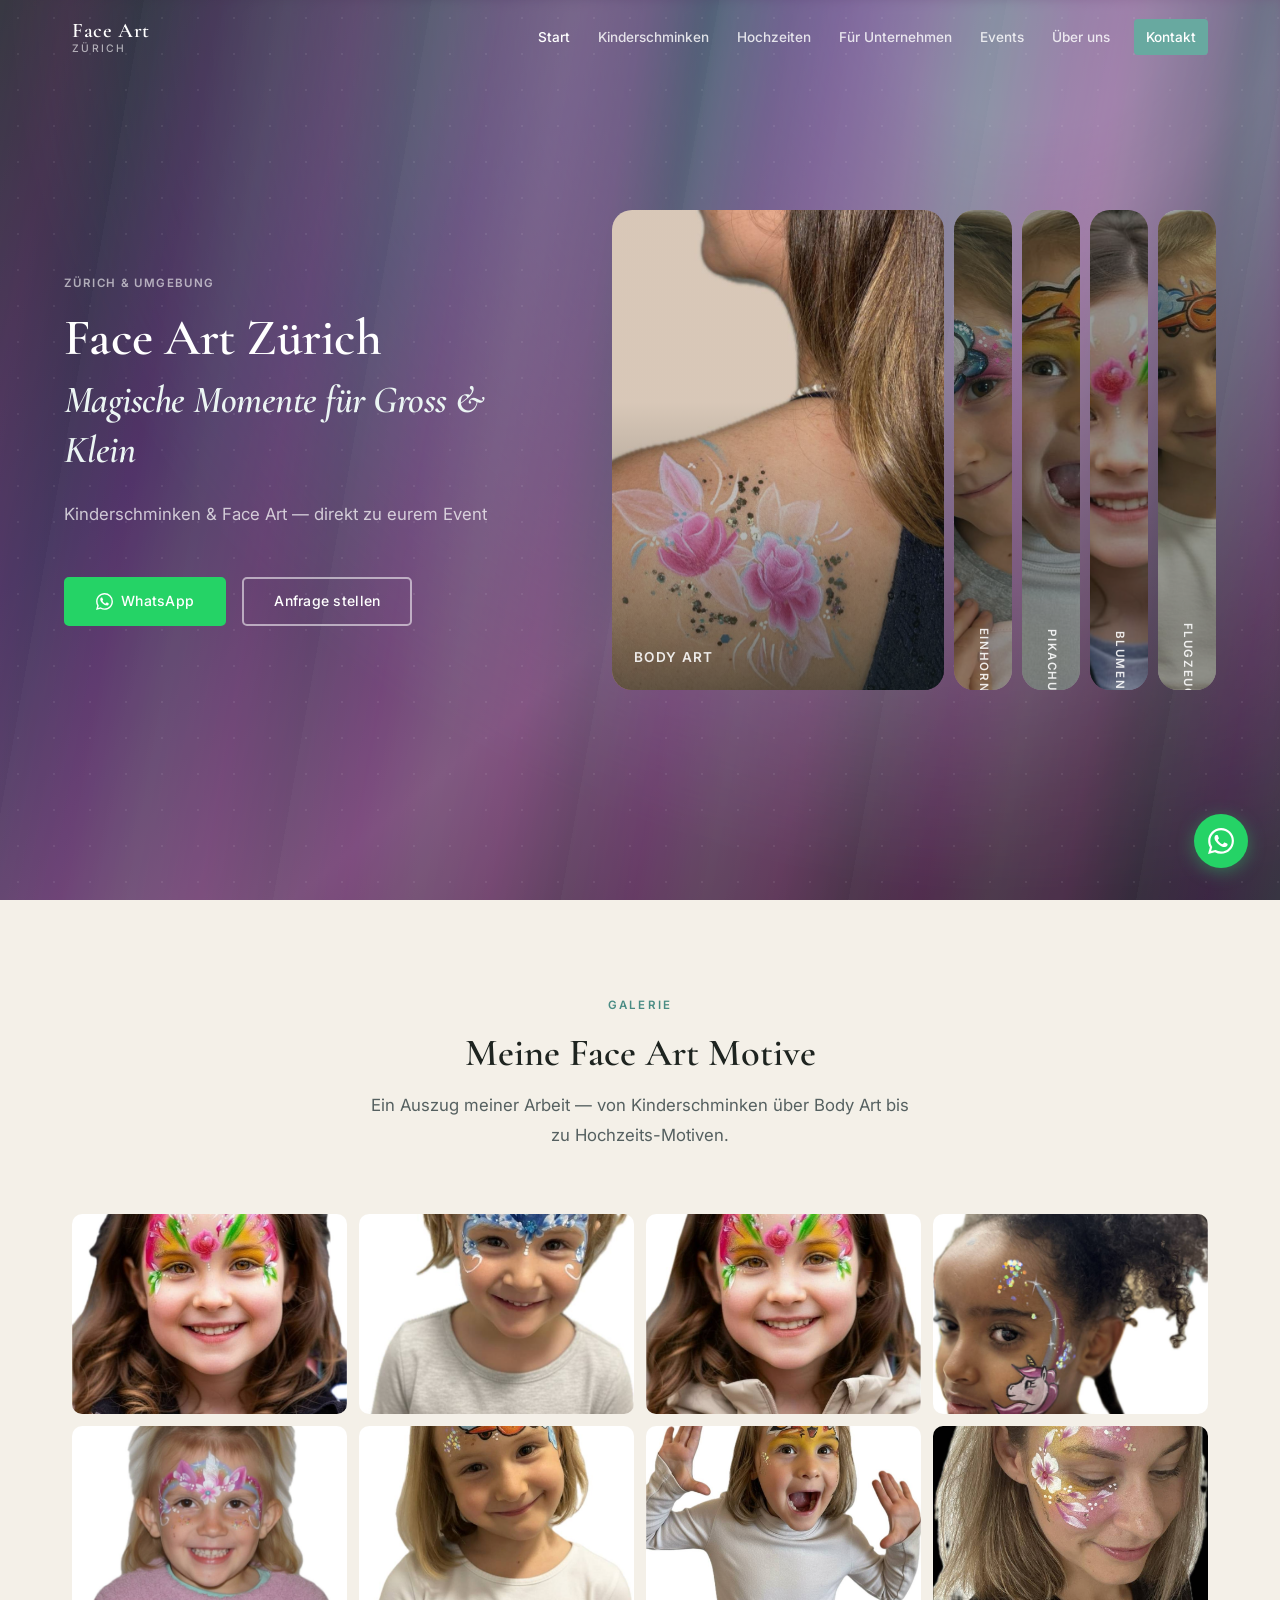
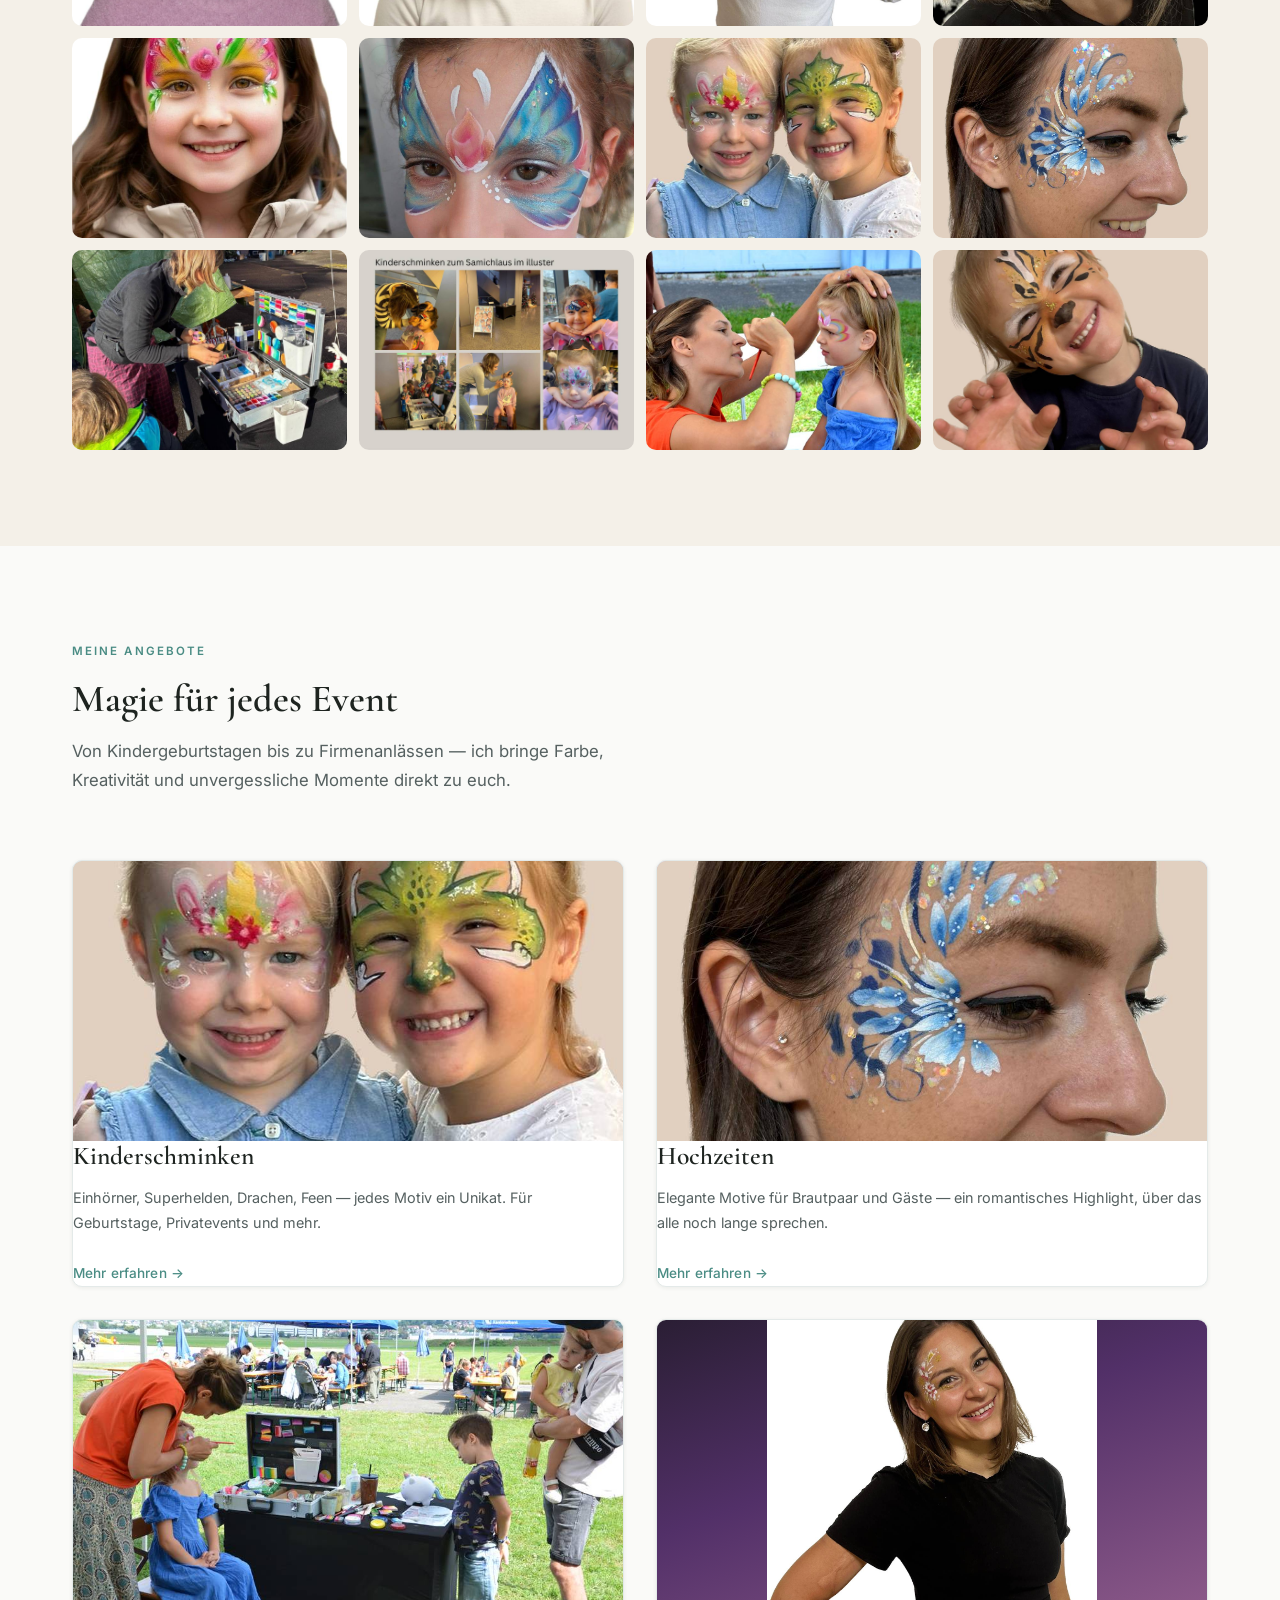
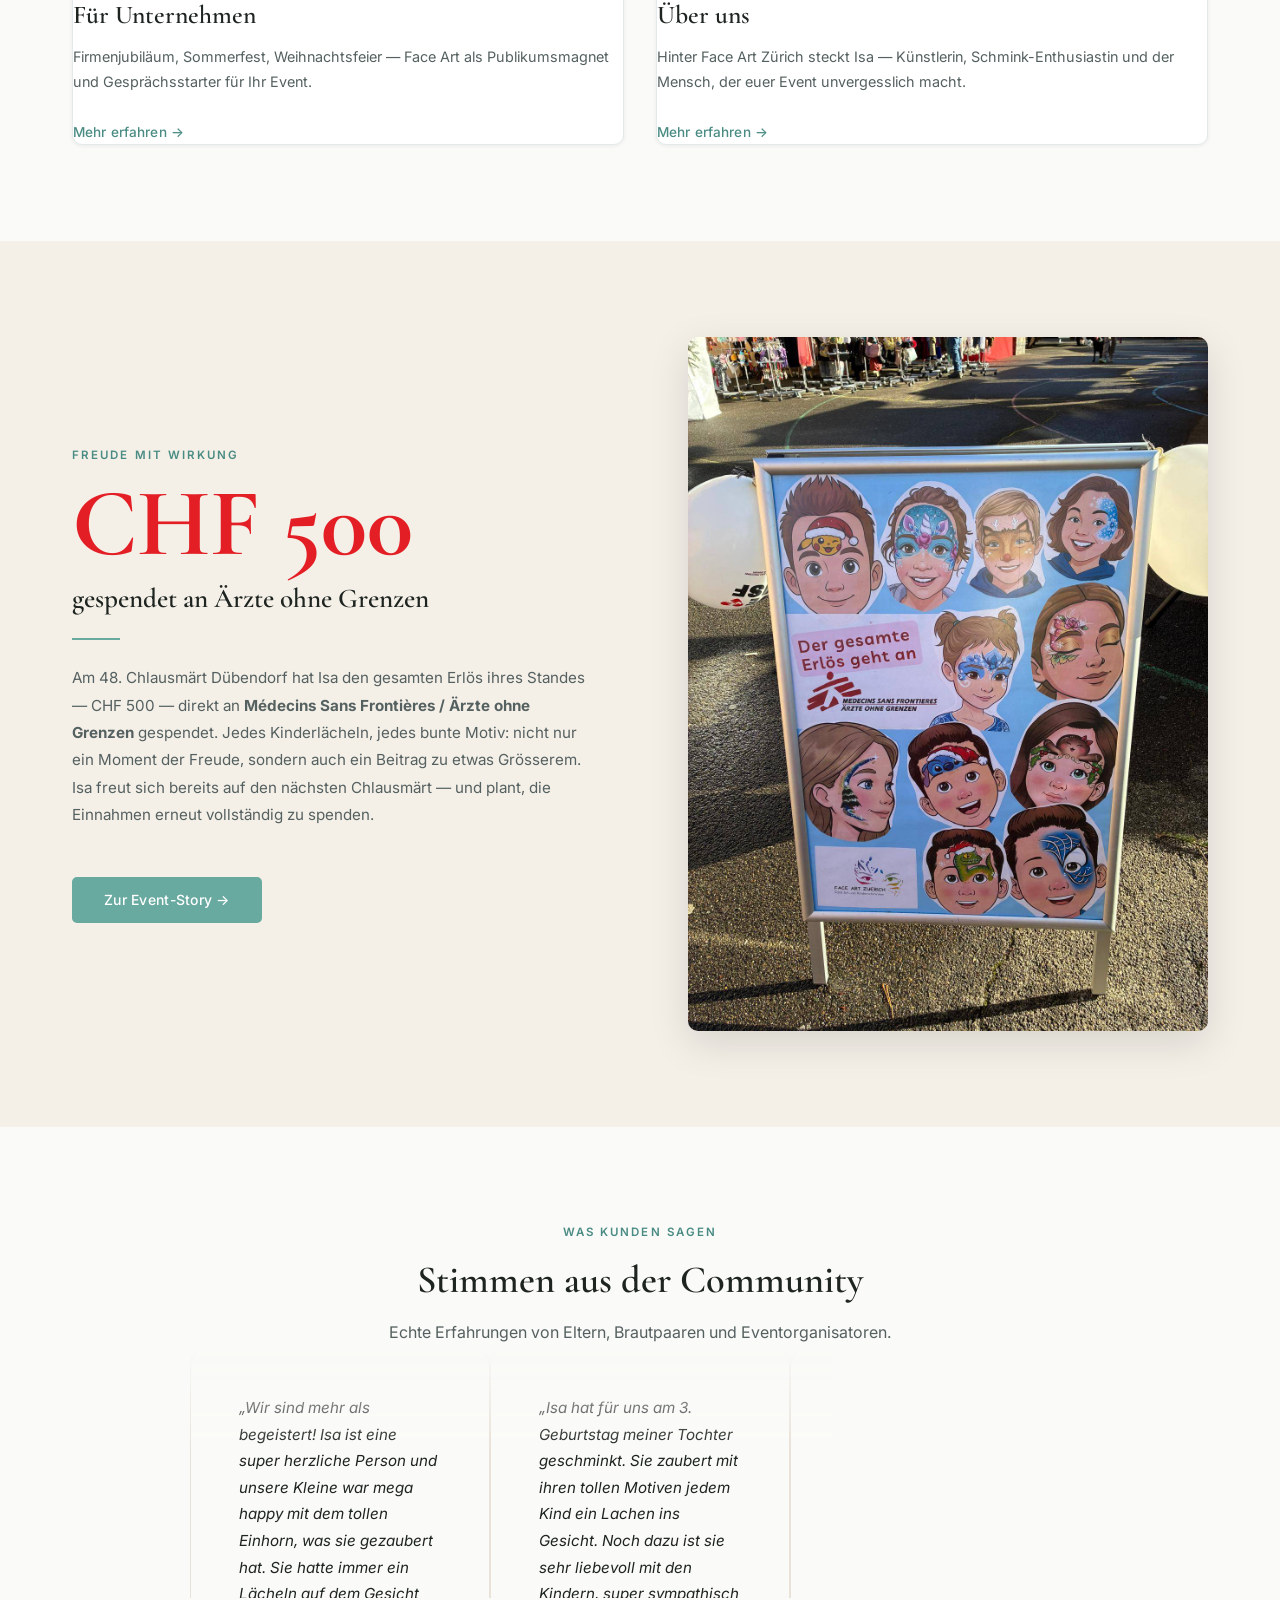
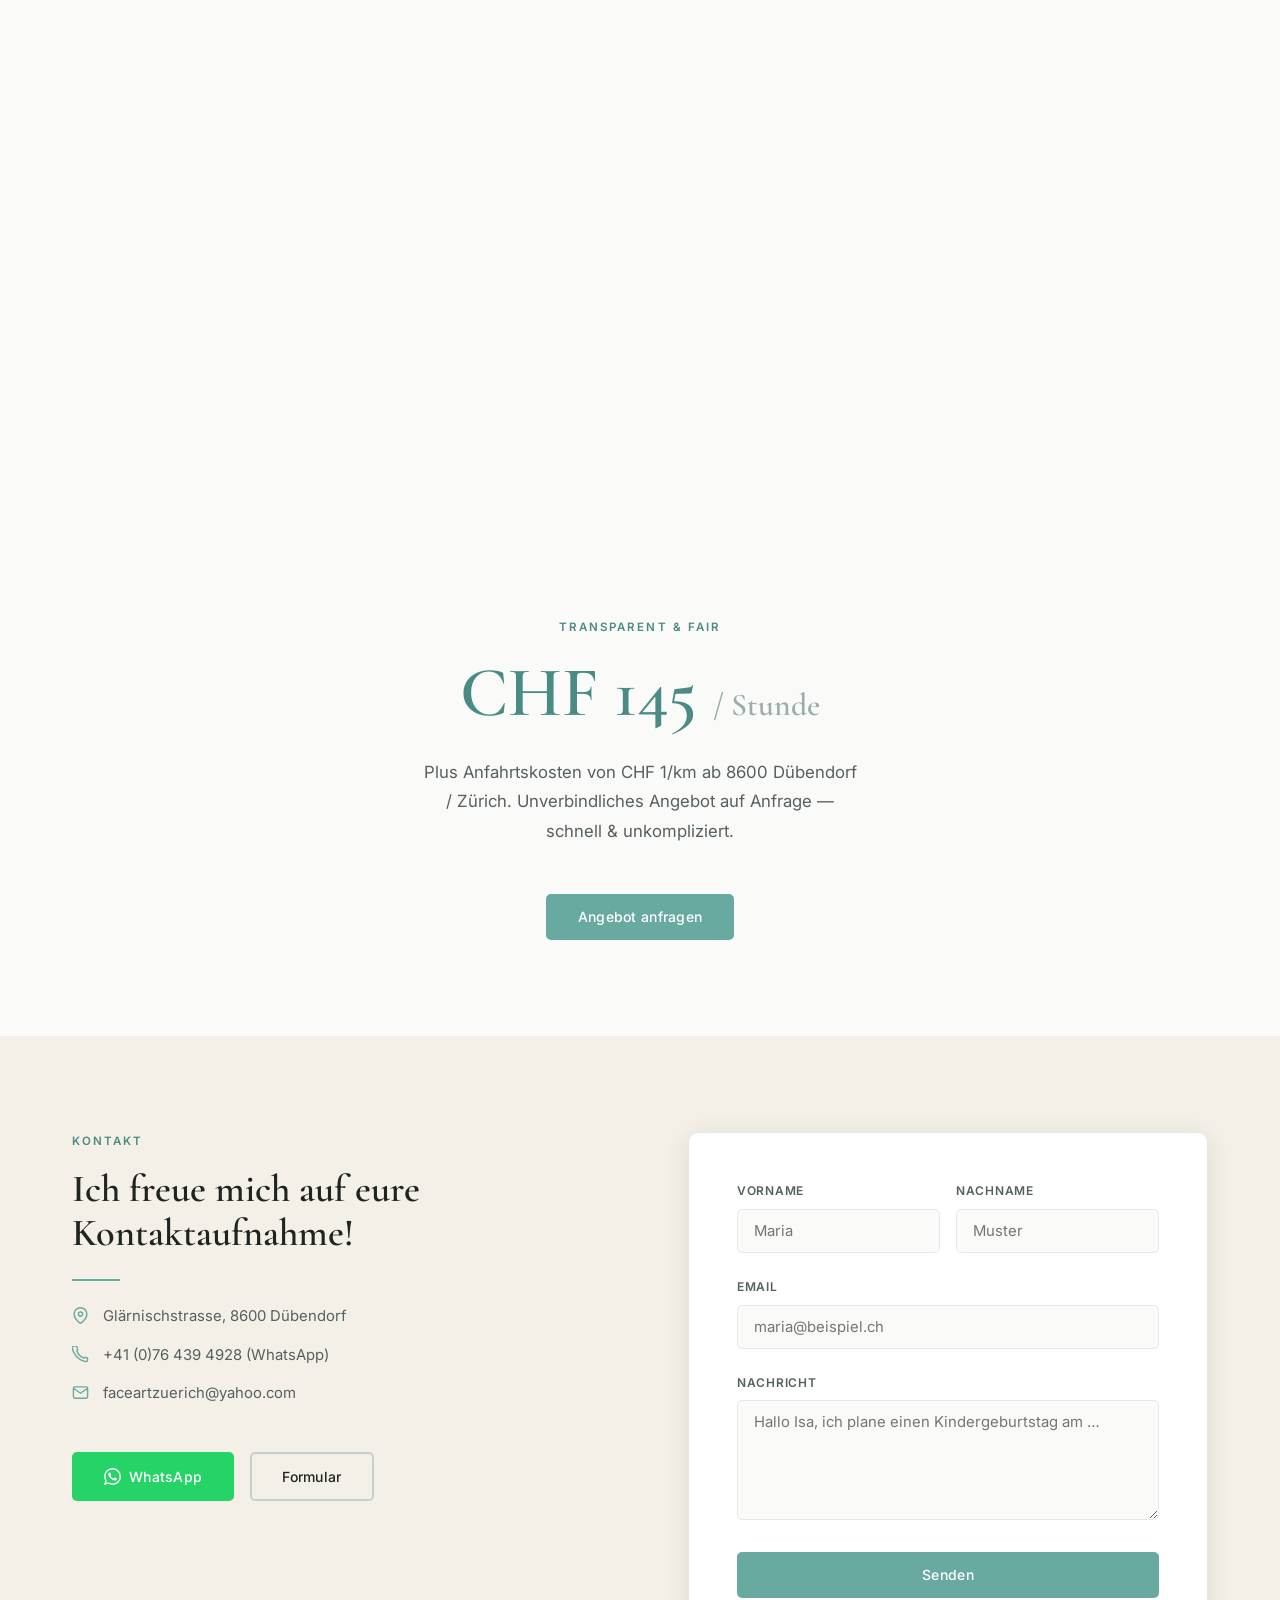
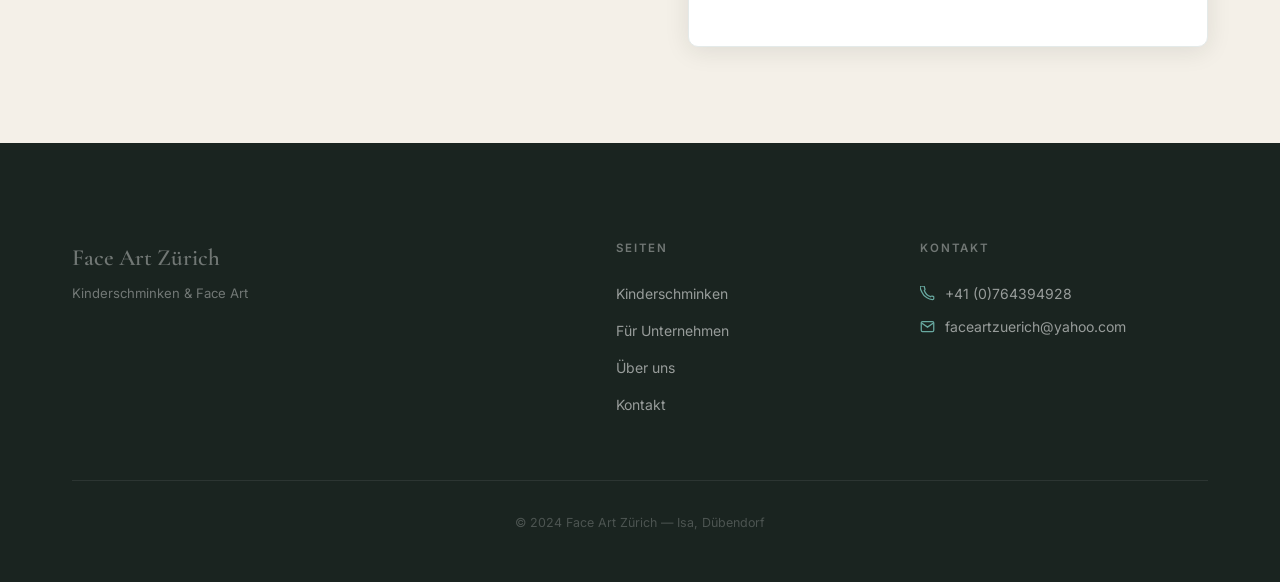
==== face-art-zuerich/index.html @ f01a791c "Gallery: dense Instagram-style grid" ====
<!DOCTYPE html>
<html lang="de">
<head>
  <meta charset="UTF-8" />
  <meta name="viewport" content="width=device-width, initial-scale=1.0" />
  <title>Face Art Zürich — Kinderschminken & Face Art</title>
  <meta name="description" content="Professionelles Kinderschminken & Face Art in Zürich. Isa kommt direkt zu Ihrem Event — Geburtstage, Firmenfeiern und mehr. CHF 145/h.">
  <link rel="preconnect" href="https://fonts.googleapis.com">
  <link rel="preconnect" href="https://fonts.gstatic.com" crossorigin>
  <link rel="stylesheet" href="src/css/main.css" />
</head>
<body class="page--home">

  <!-- Navigation -->
  <header class="nav nav--transparent" id="nav">
    <div class="nav__container">
      <a href="index.html" class="nav__logo">
        <span class="nav__logo-text">
          <span class="nav__logo-main">Face Art</span>
          <span class="nav__logo-sub">Zürich</span>
        </span>
        <img class="nav__logo-img" src="src/images/isa.jpg" alt="Face Art Zürich Logo">
      </a>
      <nav class="nav__menu" id="navMenu" aria-label="Hauptnavigation">
        <a href="index.html" class="nav__link nav__link--active">Start</a>
        <a href="kinderschminken.html" class="nav__link">Kinderschminken</a>
        <a href="hochzeiten.html" class="nav__link">Hochzeiten</a>
        <a href="unternehmen.html" class="nav__link">Für Unternehmen</a>
        <a href="events.html" class="nav__link">Events</a>
        <a href="about.html" class="nav__link">Über uns</a>
        <a href="kontakt.html" class="nav__link nav__link--cta">Kontakt</a>
      </nav>
      <button class="nav__toggle" id="navToggle" aria-label="Menü öffnen" aria-expanded="false">
        <span></span><span></span><span></span>
      </button>
    </div>
  </header>

  <main>

    <!-- ========== ACCORDION HERO ========== -->
    <section class="acc-hero" id="accHero">
      <div class="hero__bg"></div>
      <div class="acc-hero__inner">

        <!-- Text block -->
        <div class="acc-hero__text">
          <p class="section__label">Zürich &amp; Umgebung</p>
          <h1 class="acc-hero__title">
            Face Art Zürich<br><em>Magische Momente für Gross &amp; Klein</em>
          </h1>
          <p class="acc-hero__subtitle">Kinderschminken &amp; Face Art — direkt zu eurem Event</p>
          <div class="acc-hero__cta">
            <a href="https://wa.me/41764394928?text=Hallo%20Isa%2C%20ich%20m%C3%B6chte%20eine%20Anfrage%20stellen."
               class="btn btn--whatsapp" target="_blank" rel="noopener noreferrer">
              <svg class="btn__icon" viewBox="0 0 24 24" fill="currentColor" aria-hidden="true">
                <path d="M17.472 14.382c-.297-.149-1.758-.867-2.03-.967-.273-.099-.471-.148-.67.15-.197.297-.767.966-.94 1.164-.173.199-.347.223-.644.075-.297-.15-1.255-.463-2.39-1.475-.883-.788-1.48-1.761-1.653-2.059-.173-.297-.018-.458.13-.606.134-.133.298-.347.446-.52.149-.174.198-.298.298-.497.099-.198.05-.371-.025-.52-.075-.149-.669-1.612-.916-2.207-.242-.579-.487-.5-.669-.51-.173-.008-.371-.01-.57-.01-.198 0-.52.074-.792.372-.272.297-1.04 1.016-1.04 2.479 0 1.462 1.065 2.875 1.213 3.074.149.198 2.096 3.2 5.077 4.487.709.306 1.262.489 1.694.625.712.227 1.36.195 1.871.118.571-.085 1.758-.719 2.006-1.413.248-.694.248-1.289.173-1.413-.074-.124-.272-.198-.57-.347m-5.421 7.403h-.004a9.87 9.87 0 01-5.031-1.378l-.361-.214-3.741.982.998-3.648-.235-.374a9.86 9.86 0 01-1.51-5.26c.001-5.45 4.436-9.884 9.888-9.884 2.64 0 5.122 1.03 6.988 2.898a9.825 9.825 0 012.893 6.994c-.003 5.45-4.437 9.884-9.885 9.884m8.413-18.297A11.815 11.815 0 0012.05 0C5.495 0 .16 5.335.157 11.892c0 2.096.547 4.142 1.588 5.945L.057 24l6.305-1.654a11.882 11.882 0 005.683 1.448h.005c6.554 0 11.89-5.335 11.893-11.893a11.821 11.821 0 00-3.48-8.413z"/>
              </svg>
              WhatsApp
            </a>
            <a href="kontakt.html" class="btn btn--outline-white">Anfrage stellen</a>
          </div>
        </div>

        <!-- Image Accordion -->
        <div class="acc-hero__accordion" id="accHeroAccordion" aria-label="Galerie — Face Art Motive">

          <div class="acc-panel acc-panel--active" data-index="0">
            <img src="src/images/gallery/Start/IMG_6449_edited_edited_edited_edited_edited_edited.jpg" alt="Rosen Body Art" draggable="false">
            <div class="acc-panel__overlay"></div>
            <span class="acc-panel__label">Body Art</span>
          </div>

          <div class="acc-panel" data-index="1">
            <img src="src/images/gallery/Start/Objekt-4_edited.jpg" alt="Einhorn Face Art" draggable="false">
            <div class="acc-panel__overlay"></div>
            <span class="acc-panel__label">Einhorn</span>
          </div>

          <div class="acc-panel" data-index="2">
            <img src="src/images/gallery/Start/pikachu_edited_edited.jpg" alt="Pikachu Face Art" draggable="false">
            <div class="acc-panel__overlay"></div>
            <span class="acc-panel__label">Pikachu</span>
          </div>

          <div class="acc-panel" data-index="3">
            <img src="src/images/gallery/Start/Objekt-4_edited_edited_edited.jpg" alt="Blumen Face Art" draggable="false">
            <div class="acc-panel__overlay"></div>
            <span class="acc-panel__label">Blumen</span>
          </div>

          <div class="acc-panel" data-index="4">
            <img src="src/images/gallery/Start/4-flugi.jpg" alt="Flugzeug Face Art" draggable="false">
            <div class="acc-panel__overlay"></div>
            <span class="acc-panel__label">Flugzeug</span>
          </div>

        </div>

      </div>
    </section>


    <!-- ========== GALLERY GRID ========== -->
    <section class="section section--gallery" id="galerie">
      <div class="container">
        <header class="section__header section__header--center">
          <span class="section__label">Galerie</span>
          <h2 class="section__title">Meine Face Art Motive</h2>
          <p class="section__subtitle">Ein Auszug meiner Arbeit — von Kinderschminken über Body Art bis zu Hochzeits-Motiven.</p>
        </header>
        <div class="gallery-mosaic">
          <div class="gallery-mosaic__item ">
            <img src="src/images/gallery/1-blumen.jpg" alt="Blumen Face Art" loading="lazy">
            <div class="gallery-mosaic__overlay"><span>Blumen</span></div>
          </div>
          <div class="gallery-mosaic__item">
            <img src="src/images/gallery/2-eiskoenigin.jpg" alt="Eiskönigin Face Art" loading="lazy">
            <div class="gallery-mosaic__overlay"><span>Eiskönigin</span></div>
          </div>
          <div class="gallery-mosaic__item">
            <img src="src/images/gallery/3-butterfly.jpg" alt="Schmetterling Face Art" loading="lazy">
            <div class="gallery-mosaic__overlay"><span>Schmetterling</span></div>
          </div>
          <div class="gallery-mosaic__item ">
            <img src="src/images/gallery/7-einhorn.jpg" alt="Einhorn Face Art" loading="lazy">
            <div class="gallery-mosaic__overlay"><span>Einhorn</span></div>
          </div>
          <div class="gallery-mosaic__item ">
            <img src="src/images/gallery/8-krone.jpg" alt="Krone Face Art" loading="lazy">
            <div class="gallery-mosaic__overlay"><span>Krone</span></div>
          </div>
          <div class="gallery-mosaic__item">
            <img src="src/images/gallery/4-flugi.jpg" alt="Flugzeug Face Art" loading="lazy">
            <div class="gallery-mosaic__overlay"><span>Flugzeug</span></div>
          </div>
          <div class="gallery-mosaic__item">
            <img src="src/images/gallery/5-pikachu.jpg" alt="Pikachu Face Art" loading="lazy">
            <div class="gallery-mosaic__overlay"><span>Pikachu</span></div>
          </div>
          <div class="gallery-mosaic__item ">
            <img src="src/images/gallery/6-adult-magnolie.jpg" alt="Magnolie Body Art" loading="lazy">
            <div class="gallery-mosaic__overlay"><span>Magnolie</span></div>
          </div>
          <div class="gallery-mosaic__item">
            <img src="src/images/gallery/9-butterfly2.jpg" alt="Schmetterling Face Art" loading="lazy">
            <div class="gallery-mosaic__overlay"><span>Schmetterling</span></div>
          </div>
          <div class="gallery-mosaic__item ">
            <img src="src/images/gallery/10-adult-blue.jpg" alt="Blue Body Art" loading="lazy">
            <div class="gallery-mosaic__overlay"><span>Body Art</span></div>
          </div>
          <div class="gallery-mosaic__item">
            <img src="src/images/gallery/Kinder/IMG_2914_edited.jpg" alt="Kinderschminken Einhorn" loading="lazy">
            <div class="gallery-mosaic__overlay"><span>Kinderschminken</span></div>
          </div>
          <div class="gallery-mosaic__item">
            <img src="src/images/gallery/Hochzeit/IMG_6451_edited.jpg" alt="Hochzeit Blumenornament" loading="lazy">
            <div class="gallery-mosaic__overlay"><span>Hochzeit</span></div>
          </div>

          <div class="gallery-mosaic__item">
            <img src="src/images/gallery/Events/Chlausmaert/stand.jpeg" alt="Stand am Chlausmärt" loading="lazy">
            <div class="gallery-mosaic__overlay"><span>Chlausmärt</span></div>
          </div>
          <div class="gallery-mosaic__item">
            <img src="src/images/gallery/Events/Illuster/collage.jpg" alt="Illuster Collage" loading="lazy">
            <div class="gallery-mosaic__overlay"><span>Illuster</span></div>
          </div>
          <div class="gallery-mosaic__item">
            <img src="src/images/gallery/Events/flug%20and%20zug/118.jpg" alt="Flug & Zug" loading="lazy">
            <div class="gallery-mosaic__overlay"><span>Flug & Zug</span></div>
          </div>
          <div class="gallery-mosaic__item">
            <img src="src/images/gallery/Kinder/IMG_2817_Kopie_edited_edited.jpg" alt="Kinderschminken" loading="lazy">
            <div class="gallery-mosaic__overlay"><span>Kinder</span></div>
          </div>
        </div>
      </div>
    </section>

    <!-- ========== SERVICES ========== -->
    <section class="section">
      <div class="container">
        <header class="section__header">
          <span class="section__label">Meine Angebote</span>
          <h2 class="section__title">Magie für jedes Event</h2>
          <p class="section__subtitle">Von Kindergeburtstagen bis zu Firmenanlässen — ich bringe Farbe, Kreativität und unvergessliche Momente direkt zu euch.</p>
        </header>
        <div class="services__grid">
          <a href="kinderschminken.html" class="service-card">
            <div class="service-card__img service-card__img--kinder">
              <img src="src/images/gallery/Kinder/IMG_2914_edited.jpg" alt="Kinderschminken — Einhorn und Drachen">
            </div>
            <div class="service-card__body">
              <h3 class="service-card__title">Kinderschminken</h3>
              <p class="service-card__text">Einhörner, Superhelden, Drachen, Feen — jedes Motiv ein Unikat. Für Geburtstage, Privatevents und mehr.</p>
              <span class="service-card__link">Mehr erfahren →</span>
            </div>
          </a>
          <a href="hochzeiten.html" class="service-card">
            <div class="service-card__img service-card__img--hochzeit">
              <img src="src/images/gallery/Hochzeit/IMG_6451_edited.jpg" alt="Hochzeiten — Elegantes Blumenornament">
            </div>
            <div class="service-card__body">
              <h3 class="service-card__title">Hochzeiten</h3>
              <p class="service-card__text">Elegante Motive für Brautpaar und Gäste — ein romantisches Highlight, über das alle noch lange sprechen.</p>
              <span class="service-card__link">Mehr erfahren →</span>
            </div>
          </a>
          <a href="unternehmen.html" class="service-card">
            <div class="service-card__img service-card__img--corporate">
              <img src="src/images/gallery/Events/flug%20and%20zug/119.jpg" alt="Für Unternehmen — Kinderschminken am Event-Stand">
            </div>
            <div class="service-card__body">
              <h3 class="service-card__title">Für Unternehmen</h3>
              <p class="service-card__text">Firmenjubiläum, Sommerfest, Weihnachtsfeier — Face Art als Publikumsmagnet und Gesprächsstarter für Ihr Event.</p>
              <span class="service-card__link">Mehr erfahren →</span>
            </div>
          </a>
          <a href="about.html" class="service-card">
            <div class="service-card__img service-card__img--about">
              <img src="src/images/isa.jpg" alt="Isa — Face Art Zürich" class="service-card__isa">
            </div>
            <div class="service-card__body">
              <h3 class="service-card__title">Über uns</h3>
              <p class="service-card__text">Hinter Face Art Zürich steckt Isa — Künstlerin, Schmink-Enthusiastin und der Mensch, der euer Event unvergesslich macht.</p>
              <span class="service-card__link">Mehr erfahren →</span>
            </div>
          </a>
        </div>
      </div>
    </section>

    <!-- ========== MSF DONATION TEASER ========== -->
    <section class="section section--cream">
      <div class="container">
        <div class="msf-teaser__grid">
          <div>
            <span class="section__label">Freude mit Wirkung</span>
            <div class="msf-teaser__amount">CHF 500</div>
            <h2 class="msf-teaser__title">gespendet an Ärzte ohne Grenzen</h2>
            <div class="divider"></div>
            <p class="msf-teaser__text">Am 48. Chlausmärt Dübendorf hat Isa den gesamten Erlös ihres Standes — CHF 500 — direkt an <strong>Médecins Sans Frontières / Ärzte ohne Grenzen</strong> gespendet. Jedes Kinderlächeln, jedes bunte Motiv: nicht nur ein Moment der Freude, sondern auch ein Beitrag zu etwas Grösserem. Isa freut sich bereits auf den nächsten Chlausmärt — und plant, die Einnahmen erneut vollständig zu spenden.</p>
            <a href="events.html#chlausmaert" class="btn btn--primary">Zur Event-Story →</a>
          </div>
          <div class="msf-teaser__visual">
            <img src="src/images/gallery/Events/Chlausmaert/msf-board.jpeg" alt="MSF Plakat am Chlausmärt — Der gesamte Erlös geht an Ärzte ohne Grenzen" loading="lazy">
          </div>
        </div>
      </div>
    </section>

    <!-- ========== TESTIMONIALS ========== -->
    <section class="section testimonials-section">
      <div class="container">
        <header class="section__header section__header--center testimonials-section__header">
          <span class="section__label">Was Kunden sagen</span>
          <h2 class="section__title">Stimmen aus der Community</h2>
          <p class="section__subtitle">Echte Erfahrungen von Eltern, Brautpaaren und Eventorganisatoren.</p>
        </header>

        <div class="testimonials-columns" aria-label="Kundenstimmen">

          <!-- Column 1 -->
          <div class="testimonials-col testimonials-col--1">
            <div class="testimonials-col__track" style="animation-duration: 32s;">
              <div class="t-card"><p class="t-card__text">„Wir sind mehr als begeistert! Isa ist eine super herzliche Person und unsere Kleine war mega happy mit dem tollen Einhorn, was sie gezaubert hat. Sie hatte immer ein Lächeln auf dem Gesicht und geht wunderbar auf die Wünsche der Kleinen ein. Immer wieder gerne!"</p><div class="t-card__author"><span class="t-card__avatar" style="--avatar-c:#68A9A0">LH</span><div><strong class="t-card__name">Lisa H.</strong><span class="t-card__role">Google Local Guide · Kindergeburtstag</span></div></div></div>
              <div class="t-card"><p class="t-card__text">„Isa hat für uns an Ostern geschminkt und die Kinder waren hin und weg! Das Regenbogeneinhorn war wunderschön, für den Kleinen gab es einen Drachen, den er stolz herumzeigte. Wir werden sie für das nächste Fest auf jeden Fall wieder buchen!"</p><div class="t-card__author"><span class="t-card__avatar" style="--avatar-c:#9B7AC7">LH</span><div><strong class="t-card__name">Laura Hufnagel</strong><span class="t-card__role">Mama · Oster-Event</span></div></div></div>
              <!-- duplicate for seamless loop -->
              <div class="t-card" aria-hidden="true"><p class="t-card__text">„Wir sind mehr als begeistert! Isa ist eine super herzliche Person und unsere Kleine war mega happy mit dem tollen Einhorn, was sie gezaubert hat. Sie hatte immer ein Lächeln auf dem Gesicht und geht wunderbar auf die Wünsche der Kleinen ein. Immer wieder gerne!"</p><div class="t-card__author"><span class="t-card__avatar" style="--avatar-c:#68A9A0">LH</span><div><strong class="t-card__name">Lisa H.</strong><span class="t-card__role">Google Local Guide · Kindergeburtstag</span></div></div></div>
              <div class="t-card" aria-hidden="true"><p class="t-card__text">„Isa hat für uns an Ostern geschminkt und die Kinder waren hin und weg! Das Regenbogeneinhorn war wunderschön, für den Kleinen gab es einen Drachen, den er stolz herumzeigte. Wir werden sie für das nächste Fest auf jeden Fall wieder buchen!"</p><div class="t-card__author"><span class="t-card__avatar" style="--avatar-c:#9B7AC7">LH</span><div><strong class="t-card__name">Laura Hufnagel</strong><span class="t-card__role">Mama · Oster-Event</span></div></div></div>
            </div>
          </div>

          <!-- Column 2 (hidden on mobile) -->
          <div class="testimonials-col testimonials-col--2">
            <div class="testimonials-col__track" style="animation-duration: 40s;">
              <div class="t-card"><p class="t-card__text">„Isa hat für uns am 3. Geburtstag meiner Tochter geschminkt. Sie zaubert mit ihren tollen Motiven jedem Kind ein Lachen ins Gesicht. Noch dazu ist sie sehr liebevoll mit den Kindern, super sympathisch und stets mit grosser Hingabe und bester Laune dabei. Ich kann sie wärmstens empfehlen."</p><div class="t-card__author"><span class="t-card__avatar" style="--avatar-c:#B87A8A">LF</span><div><strong class="t-card__name">Lisa Fuchs</strong><span class="t-card__role">Mama · 3. Kindergeburtstag</span></div></div></div>
              <div class="t-card"><p class="t-card__text">„Ich war von Isas Arbeit auf meinem Junggesellinnenabschied sehr angetan. Ihr wunderschönes Make-up machte die Feier zu etwas ganz Besonderem. Die Kommunikation mit ihr war so gut, dass ich ihr spontan zusätzliche Verantwortung für die Gestaltung überliess. Absolut empfehlenswert!"</p><div class="t-card__author"><span class="t-card__avatar" style="--avatar-c:#7C6CAA">SN</span><div><strong class="t-card__name">Sabrina Nv</strong><span class="t-card__role">Braut · Junggesellinnenabschied</span></div></div></div>
              <div class="t-card" aria-hidden="true"><p class="t-card__text">„Isa hat für uns am 3. Geburtstag meiner Tochter geschminkt. Sie zaubert mit ihren tollen Motiven jedem Kind ein Lachen ins Gesicht. Noch dazu ist sie sehr liebevoll mit den Kindern, super sympathisch und stets mit grosser Hingabe und bester Laune dabei. Ich kann sie wärmstens empfehlen."</p><div class="t-card__author"><span class="t-card__avatar" style="--avatar-c:#B87A8A">LF</span><div><strong class="t-card__name">Lisa Fuchs</strong><span class="t-card__role">Mama · 3. Kindergeburtstag</span></div></div></div>
              <div class="t-card" aria-hidden="true"><p class="t-card__text">„Ich war von Isas Arbeit auf meinem Junggesellinnenabschied sehr angetan. Ihr wunderschönes Make-up machte die Feier zu etwas ganz Besonderem. Die Kommunikation mit ihr war so gut, dass ich ihr spontan zusätzliche Verantwortung für die Gestaltung überliess. Absolut empfehlenswert!"</p><div class="t-card__author"><span class="t-card__avatar" style="--avatar-c:#7C6CAA">SN</span><div><strong class="t-card__name">Sabrina Nv</strong><span class="t-card__role">Braut · Junggesellinnenabschied</span></div></div></div>
            </div>
          </div>

          <!-- Column 3 (hidden on mobile + tablet) -->
          <div class="testimonials-col testimonials-col--3">
            <div class="testimonials-col__track" style="animation-duration: 36s; animation-direction: reverse;">
              <div class="t-card"><p class="t-card__text">„Isa war super herzlich und hat die Kinder total begeistert. Die Schminke sah richtig schön aus und hat auch gut gehalten. Alles lief unkompliziert und entspannt ab. Wir würden sie jederzeit wieder buchen!"</p><div class="t-card__author"><span class="t-card__avatar" style="--avatar-c:#4A8C84">AM</span><div><strong class="t-card__name">Alex Miller</strong><span class="t-card__role">Familienfest</span></div></div></div>
              <div class="t-card"><p class="t-card__text">„Isa hat bei uns an einem Kinderfest ganz viele Kinder glücklich gemacht! Trotz des grossen Andrangs blieb sie ruhig und gelassen. Sie hat einen super Draht zu Kindern und kann individuell auf sie eingehen. Trotzdem arbeitet sie sehr zügig — alle wurden bedient."</p><div class="t-card__author"><span class="t-card__avatar" style="--avatar-c:#9A7080">CV</span><div><strong class="t-card__name">Claudia Vetsch</strong><span class="t-card__role">Organisatorin · Kinderfest</span></div></div></div>
              <div class="t-card" aria-hidden="true"><p class="t-card__text">„Isa war super herzlich und hat die Kinder total begeistert. Die Schminke sah richtig schön aus und hat auch gut gehalten. Alles lief unkompliziert und entspannt ab. Wir würden sie jederzeit wieder buchen!"</p><div class="t-card__author"><span class="t-card__avatar" style="--avatar-c:#4A8C84">AM</span><div><strong class="t-card__name">Alex Miller</strong><span class="t-card__role">Familienfest</span></div></div></div>
              <div class="t-card" aria-hidden="true"><p class="t-card__text">„Isa hat bei uns an einem Kinderfest ganz viele Kinder glücklich gemacht! Trotz des grossen Andrangs blieb sie ruhig und gelassen. Sie hat einen super Draht zu Kindern und kann individuell auf sie eingehen. Trotzdem arbeitet sie sehr zügig — alle wurden bedient."</p><div class="t-card__author"><span class="t-card__avatar" style="--avatar-c:#9A7080">CV</span><div><strong class="t-card__name">Claudia Vetsch</strong><span class="t-card__role">Organisatorin · Kinderfest</span></div></div></div>
            </div>
          </div>

        </div>
      </div>
    </section>

    <!-- ========== PRICE TEASER ========== -->
    <section class="section text-center price-teaser">
      <div class="container container--narrow">
        <span class="section__label">Transparent &amp; Fair</span>
        <h2 class="section__title">CHF 145 <small style="font-size:.45em;color:var(--text-light);">/ Stunde</small></h2>
        <p class="price-teaser__text">Plus Anfahrtskosten von CHF 1/km ab 8600 Dübendorf / Zürich. Unverbindliches Angebot auf Anfrage — schnell &amp; unkompliziert.</p>
        <a href="kontakt.html" class="btn btn--primary">Angebot anfragen</a>
      </div>
    </section>

    <!-- ========== CONTACT ========== -->
    <section class="section section--cream" id="kontakt">
      <div class="container">
        <div class="contact-teaser__grid">

          <div>
            <span class="section__label">Kontakt</span>
            <h2 class="section__title">Ich freue mich auf eure Kontaktaufnahme!</h2>
            <div class="divider"></div>
            <p class="contact-teaser__info">
              <svg viewBox="0 0 24 24" fill="none" stroke="currentColor" stroke-width="2" aria-hidden="true"><path d="M21 10c0 7-9 13-9 13s-9-6-9-13a9 9 0 0118 0z"/><circle cx="12" cy="10" r="3"/></svg>
              Glärnischstrasse, 8600 Dübendorf
            </p>
            <p class="contact-teaser__info">
              <svg viewBox="0 0 24 24" fill="none" stroke="currentColor" stroke-width="2" aria-hidden="true"><path d="M22 16.92v3a2 2 0 01-2.18 2 19.79 19.79 0 01-8.63-3.07A19.5 19.5 0 013.07 9.82 19.79 19.79 0 01.1 1.18 2 2 0 012.11 0h3a2 2 0 012 1.72c.127.96.361 1.903.7 2.81a2 2 0 01-.45 2.11L6.91 7.09A16 16 0 0016.91 17.1l.46-.46a2 2 0 012.11-.45c.907.339 1.85.573 2.81.7A2 2 0 0122 16.92z"/></svg>
              +41 (0)76 439 4928 (WhatsApp)
            </p>
            <p class="contact-teaser__info">
              <svg viewBox="0 0 24 24" fill="none" stroke="currentColor" stroke-width="2" aria-hidden="true"><path d="M4 4h16c1.1 0 2 .9 2 2v12c0 1.1-.9 2-2 2H4c-1.1 0-2-.9-2-2V6c0-1.1.9-2 2-2z"/><polyline points="22,6 12,13 2,6"/></svg>
              faceartzuerich@yahoo.com
            </p>
            <div class="contact-teaser__actions">
              <a href="https://wa.me/41764394928?text=Hallo%20Isa%2C%20ich%20m%C3%B6chte%20eine%20Anfrage%20stellen."
                 class="btn btn--whatsapp" target="_blank" rel="noopener noreferrer">
                <svg class="btn__icon" viewBox="0 0 24 24" fill="currentColor" aria-hidden="true">
                  <path d="M17.472 14.382c-.297-.149-1.758-.867-2.03-.967-.273-.099-.471-.148-.67.15-.197.297-.767.966-.94 1.164-.173.199-.347.223-.644.075-.297-.15-1.255-.463-2.39-1.475-.883-.788-1.48-1.761-1.653-2.059-.173-.297-.018-.458.13-.606.134-.133.298-.347.446-.52.149-.174.198-.298.298-.497.099-.198.05-.371-.025-.52-.075-.149-.669-1.612-.916-2.207-.242-.579-.487-.5-.669-.51-.173-.008-.371-.01-.57-.01-.198 0-.52.074-.792.372-.272.297-1.04 1.016-1.04 2.479 0 1.462 1.065 2.875 1.213 3.074.149.198 2.096 3.2 5.077 4.487.709.306 1.262.489 1.694.625.712.227 1.36.195 1.871.118.571-.085 1.758-.719 2.006-1.413.248-.694.248-1.289.173-1.413-.074-.124-.272-.198-.57-.347m-5.421 7.403h-.004a9.87 9.87 0 01-5.031-1.378l-.361-.214-3.741.982.998-3.648-.235-.374a9.86 9.86 0 01-1.51-5.26c.001-5.45 4.436-9.884 9.888-9.884 2.64 0 5.122 1.03 6.988 2.898a9.825 9.825 0 012.893 6.994c-.003 5.45-4.437 9.884-9.885 9.884m8.413-18.297A11.815 11.815 0 0012.05 0C5.495 0 .16 5.335.157 11.892c0 2.096.547 4.142 1.588 5.945L.057 24l6.305-1.654a11.882 11.882 0 005.683 1.448h.005c6.554 0 11.89-5.335 11.893-11.893a11.821 11.821 0 00-3.48-8.413z"/>
                </svg>
                WhatsApp
              </a>
              <a href="kontakt.html" class="btn btn--outline">Formular</a>
            </div>
          </div>

          <form class="contact-form" id="contactForm" novalidate>
            <div class="contact-form__row">
              <div class="contact-form__field">
                <label class="contact-form__label" for="firstName">Vorname</label>
                <input class="contact-form__input" type="text" id="firstName" name="firstName" placeholder="Maria" required>
              </div>
              <div class="contact-form__field">
                <label class="contact-form__label" for="lastName">Nachname</label>
                <input class="contact-form__input" type="text" id="lastName" name="lastName" placeholder="Muster" required>
              </div>
            </div>
            <div class="contact-form__field">
              <label class="contact-form__label" for="email">Email</label>
              <input class="contact-form__input" type="email" id="email" name="email" placeholder="maria@beispiel.ch" required>
            </div>
            <div class="contact-form__field">
              <label class="contact-form__label" for="message">Nachricht</label>
              <textarea class="contact-form__textarea" id="message" name="message" rows="5" placeholder="Hallo Isa, ich plane einen Kindergeburtstag am …" required></textarea>
            </div>
            <button type="submit" class="btn btn--primary btn--full">Senden</button>
            <p class="contact-form__confirm" id="formConfirm">Ich melde mich schnellstmöglich zurück! :)</p>
          </form>

        </div>
      </div>
    </section>

  </main>

  <!-- Footer -->
  <footer class="footer">
    <div class="container">
      <div class="footer__grid">
        <div class="footer__brand">
          <p class="footer__logo">Face Art Zürich</p>
          <p class="footer__tagline">Kinderschminken &amp; Face Art</p>
        </div>
        <div>
          <p class="footer__heading">Seiten</p>
          <nav class="footer__links" aria-label="Footer Navigation">
            <a href="kinderschminken.html">Kinderschminken</a>
            <a href="unternehmen.html">Für Unternehmen</a>
            <a href="about.html">Über uns</a>
            <a href="kontakt.html">Kontakt</a>
          </nav>
        </div>
        <div>
          <p class="footer__heading">Kontakt</p>
          <div class="footer__contact">
            <p>
              <svg viewBox="0 0 24 24" fill="none" stroke="currentColor" stroke-width="2" aria-hidden="true"><path d="M22 16.92v3a2 2 0 01-2.18 2 19.79 19.79 0 01-8.63-3.07A19.5 19.5 0 013.07 9.82 19.79 19.79 0 01.1 1.18 2 2 0 012.11 0h3a2 2 0 012 1.72c.127.96.361 1.903.7 2.81a2 2 0 01-.45 2.11L6.91 7.09A16 16 0 0016.91 17.1l.46-.46a2 2 0 012.11-.45c.907.339 1.85.573 2.81.7A2 2 0 0122 16.92z"/></svg>
              +41 (0)764394928
            </p>
            <p>
              <svg viewBox="0 0 24 24" fill="none" stroke="currentColor" stroke-width="2" aria-hidden="true"><path d="M4 4h16c1.1 0 2 .9 2 2v12c0 1.1-.9 2-2 2H4c-1.1 0-2-.9-2-2V6c0-1.1.9-2 2-2z"/><polyline points="22,6 12,13 2,6"/></svg>
              faceartzuerich@yahoo.com
            </p>
          </div>
        </div>
      </div>
      <div class="footer__bottom">
        <p>© 2024 Face Art Zürich — Isa, Dübendorf</p>
      </div>
    </div>
  </footer>

  <!-- Floating WhatsApp -->
  <a href="https://wa.me/41764394928" class="wa-float" target="_blank" rel="noopener noreferrer" aria-label="WhatsApp Kontakt">
    <svg viewBox="0 0 24 24" fill="white" aria-hidden="true">
      <path d="M17.472 14.382c-.297-.149-1.758-.867-2.03-.967-.273-.099-.471-.148-.67.15-.197.297-.767.966-.94 1.164-.173.199-.347.223-.644.075-.297-.15-1.255-.463-2.39-1.475-.883-.788-1.48-1.761-1.653-2.059-.173-.297-.018-.458.13-.606.134-.133.298-.347.446-.52.149-.174.198-.298.298-.497.099-.198.05-.371-.025-.52-.075-.149-.669-1.612-.916-2.207-.242-.579-.487-.5-.669-.51-.173-.008-.371-.01-.57-.01-.198 0-.52.074-.792.372-.272.297-1.04 1.016-1.04 2.479 0 1.462 1.065 2.875 1.213 3.074.149.198 2.096 3.2 5.077 4.487.709.306 1.262.489 1.694.625.712.227 1.36.195 1.871.118.571-.085 1.758-.719 2.006-1.413.248-.694.248-1.289.173-1.413-.074-.124-.272-.198-.57-.347m-5.421 7.403h-.004a9.87 9.87 0 01-5.031-1.378l-.361-.214-3.741.982.998-3.648-.235-.374a9.86 9.86 0 01-1.51-5.26c.001-5.45 4.436-9.884 9.888-9.884 2.64 0 5.122 1.03 6.988 2.898a9.825 9.825 0 012.893 6.994c-.003 5.45-4.437 9.884-9.885 9.884m8.413-18.297A11.815 11.815 0 0012.05 0C5.495 0 .16 5.335.157 11.892c0 2.096.547 4.142 1.588 5.945L.057 24l6.305-1.654a11.882 11.882 0 005.683 1.448h.005c6.554 0 11.89-5.335 11.893-11.893a11.821 11.821 0 00-3.48-8.413z"/>
    </svg>
  </a>

  <script src="src/js/main.js"></script>
</body>
</html>
---- face-art-zuerich/src/css/main.css ----
/* ===================================================
   FACE ART ZÜRICH — Design System
   Modern & Elegant | Mintgrün + Creme
   =================================================== */

@import url('https://fonts.googleapis.com/css2?family=Cormorant+Garamond:ital,wght@0,400;0,500;0,600;1,400;1,500;1,600&family=Inter:wght@300;400;500;600&display=swap');

/* ===== 1. CSS Variables ===== */
:root {
  /* Brand Colors */
  --mint:        #68A9A0;
  --mint-light:  #EBF5F3;
  --mint-dark:   #4A8C84;
  --mint-hover:  #3D7A73;

  /* Neutrals */
  --bg:          #FAFAF8;
  --cream:       #F4F0E8;
  --white:       #FFFFFF;
  --text:        #1E2420;
  --text-mid:    #556060;
  --text-light:  #9AADAB;
  --border:      #E4EAE9;
  --border-dark: #C4D0CE;

  /* Typography */
  --font-display: 'Cormorant Garamond', Georgia, serif;
  --font-body:    'Inter', system-ui, -apple-system, sans-serif;

  /* Spacing */
  --sp-1:  0.5rem;
  --sp-2:  1rem;
  --sp-3:  1.5rem;
  --sp-4:  2rem;
  --sp-6:  3rem;
  --sp-8:  4rem;
  --sp-12: 6rem;
  --sp-16: 8rem;

  /* Layout */
  --max-w:    1200px;
  --nav-h:    74px;
  --radius:   10px;
  --radius-sm: 5px;

  /* Shadows */
  --shadow-sm: 0 1px 4px rgba(30,36,32,.07);
  --shadow-md: 0 4px 24px rgba(30,36,32,.10);
  --shadow-lg: 0 8px 48px rgba(30,36,32,.13);

  /* Transitions */
  --t: 240ms ease;
}

/* ===== 2. Reset ===== */
*, *::before, *::after { box-sizing: border-box; margin: 0; padding: 0; }
html { scroll-behavior: smooth; -webkit-text-size-adjust: 100%; }
img  { max-width: 100%; height: auto; display: block; }
a    { color: inherit; text-decoration: none; }
button { cursor: pointer; border: none; background: none; font-family: inherit; }
input, textarea, select { font-family: inherit; }

/* ===== 3. Base ===== */
body {
  font-family: var(--font-body);
  font-size: 1rem;
  line-height: 1.65;
  color: var(--text);
  background-color: var(--bg);
  -webkit-font-smoothing: antialiased;
  -moz-osx-font-smoothing: grayscale;
}

h1, h2, h3, h4 {
  font-family: var(--font-display);
  font-weight: 600;
  line-height: 1.15;
  color: var(--text);
}

em { font-style: italic; color: var(--mint-dark); }
p  { color: var(--text-mid); }

/* ===== 4. Layout ===== */
.container {
  width: 100%;
  max-width: var(--max-w);
  margin: 0 auto;
  padding: 0 var(--sp-4);
}
.container--narrow { max-width: 720px; }

.section { padding: var(--sp-12) 0; }
.section--mint  { background-color: var(--mint-light); }
.section--cream { background-color: var(--cream); }
.section--dark  { background-color: var(--text); }

.section__label {
  display: block;
  font-family: var(--font-body);
  font-size: .72rem;
  font-weight: 600;
  letter-spacing: .18em;
  text-transform: uppercase;
  color: var(--mint-dark);
  margin-bottom: var(--sp-2);
}

.section__header { margin-bottom: var(--sp-8); }
.section__header--center { text-align: center; }
.section__header--center .section__subtitle { margin-left: auto; margin-right: auto; }

.section__title {
  font-family: var(--font-display);
  font-size: clamp(1.8rem, 3vw, 2.75rem);
  font-weight: 600;
}

.section__subtitle {
  margin-top: var(--sp-2);
  font-size: 1.05rem;
  color: var(--text-mid);
  max-width: 560px;
  line-height: 1.75;
}

.text-center { text-align: center; }

/* ===== 5. Buttons ===== */
.btn {
  display: inline-flex;
  align-items: center;
  gap: .5rem;
  padding: .875rem 1.875rem;
  font-family: var(--font-body);
  font-size: .875rem;
  font-weight: 500;
  letter-spacing: .02em;
  border-radius: var(--radius-sm);
  transition: all var(--t);
  cursor: pointer;
  white-space: nowrap;
  line-height: 1;
}

.btn--primary {
  background-color: var(--mint);
  color: var(--white);
  border: 2px solid var(--mint);
}
.btn--primary:hover {
  background-color: var(--mint-dark);
  border-color: var(--mint-dark);
}

.btn--outline {
  background-color: transparent;
  color: var(--text);
  border: 2px solid var(--border-dark);
}
.btn--outline:hover {
  border-color: var(--mint);
  color: var(--mint-dark);
}

.btn--outline-white {
  background-color: transparent;
  color: var(--white);
  border: 2px solid rgba(255,255,255,.55);
}
.btn--outline-white:hover {
  background-color: rgba(255,255,255,.12);
  border-color: rgba(255,255,255,.9);
}

.btn--whatsapp {
  background-color: #25D366;
  border: 2px solid #25D366;
  color: var(--white);
}
.btn--whatsapp:hover {
  background-color: #1AB855;
  border-color: #1AB855;
}

.btn__icon { width: 17px; height: 17px; flex-shrink: 0; }
.btn--full { width: 100%; justify-content: center; }

/* ===== 6. Navigation ===== */
.nav {
  position: fixed;
  top: 0; left: 0; right: 0;
  z-index: 1000;
  height: var(--nav-h);
  transition: background-color var(--t), box-shadow var(--t);
}
.nav--transparent { background-color: transparent; }
.nav--scrolled {
  background-color: var(--white);
  box-shadow: var(--shadow-sm);
}

.nav__container {
  max-width: var(--max-w);
  margin: 0 auto;
  padding: 0 var(--sp-4);
  height: 100%;
  display: flex;
  align-items: center;
  justify-content: space-between;
}

.nav__logo {
  display: flex;
  align-items: center;
  line-height: 1.15;
  transition: opacity var(--t);
}
.nav__logo:hover { opacity: .72; }

/* Text version (transparent nav on hero) */
.nav__logo-text {
  display: flex;
  flex-direction: column;
}

/* Image version — hidden; text logo is shown on all states */
.nav__logo-img {
  display: none !important;
}

.nav__logo-main {
  font-family: var(--font-display);
  font-size: 1.3rem;
  font-weight: 600;
  letter-spacing: .03em;
  color: var(--white);
  transition: color var(--t);
}
.nav__logo-sub {
  font-family: var(--font-body);
  font-size: .65rem;
  font-weight: 500;
  letter-spacing: .22em;
  text-transform: uppercase;
  color: rgba(255,255,255,.6);
  transition: color var(--t);
}
.nav--scrolled .nav__logo-main { color: var(--text); }
.nav--scrolled .nav__logo-sub  { color: var(--text-light); }

.nav__menu {
  display: flex;
  align-items: center;
  gap: .25rem;
}

.nav__link {
  position: relative;
  font-size: .85rem;
  font-weight: 500;
  color: rgba(255,255,255,.82);
  padding: .4rem .75rem;
  border-radius: 4px;
  transition: color var(--t), background-color var(--t);
}
.nav__link:hover,
.nav__link--active { color: var(--white); }
.nav--scrolled .nav__link { color: var(--text-mid); }
.nav--scrolled .nav__link:hover { color: var(--mint-dark); }
.nav--scrolled .nav__link--active {
  color: var(--mint-dark);
  position: relative;
}
.nav--scrolled .nav__link--active::after {
  content: '';
  position: absolute;
  bottom: 2px;
  left: .75rem;
  right: .75rem;
  height: 2px;
  border-radius: 2px;
  background-color: var(--mint);
  opacity: .55;
}

.nav__link--disabled {
  opacity: .38;
  cursor: default;
  pointer-events: none;
}

.nav__link--cta {
  background-color: var(--mint);
  color: var(--white) !important;
  margin-left: .5rem;
}
.nav__link--cta:hover { background-color: var(--mint-dark); }
.nav--scrolled .nav__link--cta { color: var(--white) !important; }

/* Hamburger */
.nav__toggle {
  display: none;
  flex-direction: column;
  gap: 5px;
  padding: 6px;
}
.nav__toggle span {
  display: block;
  width: 22px;
  height: 2px;
  background-color: var(--white);
  transition: all var(--t);
  transform-origin: center;
}
.nav--scrolled .nav__toggle span { background-color: var(--text); }
.nav__toggle--open span:nth-child(1) { transform: translateY(7px) rotate(45deg); }
.nav__toggle--open span:nth-child(2) { opacity: 0; transform: scaleX(0); }
.nav__toggle--open span:nth-child(3) { transform: translateY(-7px) rotate(-45deg); }

/* ===== 6b. Logo fallback when image fails ===== */
.nav__logo-img--error { display: none !important; }
.nav--scrolled .nav__logo-text--fallback { display: flex !important; }

/* ===== 7. Gallery Hero (Startseite) ===== */
@keyframes card-spread {
  from {
    transform: translate(0, 0) rotate(0deg) scale(0.92);
    opacity: 0;
  }
  to {
    transform: translate(var(--tx), var(--ty)) rotate(var(--rot)) scale(1);
    opacity: 1;
  }
}

@keyframes hero-text-in {
  from { opacity: 0; transform: translateY(22px); }
  to   { opacity: 1; transform: translateY(0); }
}

.gallery-hero {
  min-height: calc(100vh - var(--nav-h));
  background: var(--bg);
  display: flex;
  align-items: center;
  overflow: hidden;
  position: relative;
}

/* subtle dot-grid background like original React component */
.gallery-hero::before {
  content: '';
  position: absolute;
  inset: 0;
  background-image:
    radial-gradient(circle, rgba(104,169,160,0.18) 1px, transparent 1px);
  background-size: 36px 36px;
  mask-image: radial-gradient(ellipse 80% 60% at 60% 40%, black 30%, transparent 100%);
  -webkit-mask-image: radial-gradient(ellipse 80% 60% at 60% 40%, black 30%, transparent 100%);
  pointer-events: none;
}

.gallery-hero__inner {
  width: 100%;
  max-width: 1280px;
  margin: 0 auto;
  padding: var(--sp-10) var(--sp-6) var(--sp-12);
  display: flex;
  flex-direction: column;
  align-items: center;
  gap: var(--sp-8);
}

/* ---- Text ---- */
.gallery-hero__text {
  text-align: center;
  max-width: 640px;
  opacity: 0;
  animation: hero-text-in 0.7s cubic-bezier(0.16,1,0.3,1) 0.2s forwards;
}

.gallery-hero__title {
  font-family: var(--font-display);
  font-size: clamp(2.2rem, 5vw, 4rem);
  font-weight: 600;
  line-height: 1.2;
  color: var(--text);
  margin: var(--sp-2) 0 var(--sp-3);
  letter-spacing: -.01em;
}
.gallery-hero__title em {
  font-style: italic;
  color: var(--mint-dark);
  display: block;
  font-size: clamp(1.5rem, 3.5vw, 2.8rem);
  line-height: 1.3;
  margin-top: var(--sp-1);
}

.gallery-hero__subtitle {
  font-size: 1.05rem;
  color: var(--text-mid);
  line-height: 1.7;
  margin-bottom: var(--sp-7);
}

.gallery-hero__cta {
  display: flex;
  gap: var(--sp-3);
  justify-content: center;
  flex-wrap: wrap;
}

/* ---- Photo fan ---- */
.photo-fan {
  width: 100%;
  max-width: 860px;
  position: relative;
}

.photo-fan__stage {
  position: relative;
  height: 280px;
  display: flex;
  align-items: center;
  justify-content: center;
}

.photo-card {
  position: absolute;
  width: 200px;
  height: 240px;
  border-radius: 20px;
  overflow: hidden;
  box-shadow: 0 8px 32px rgba(30,36,32,0.13), 0 2px 8px rgba(30,36,32,0.07);
  cursor: grab;
  user-select: none;
  -webkit-user-select: none;
  touch-action: none;
  /* start stacked, animate out */
  transform: translate(0, 0) rotate(0deg) scale(0.92);
  opacity: 0;
  animation: card-spread 0.65s cubic-bezier(0.34,1.4,0.64,1) var(--delay) forwards;
  transition: box-shadow 0.25s ease, transform 0.18s ease;
  will-change: transform;
}
.photo-card:active { cursor: grabbing; }
.photo-card:hover {
  box-shadow: 0 18px 48px rgba(30,36,32,0.2), 0 4px 12px rgba(30,36,32,0.1);
  z-index: 999 !important;
}
.photo-card img {
  width: 100%;
  height: 100%;
  object-fit: cover;
  object-position: top center;
  pointer-events: none;
  display: block;
}

/* drag active state */
.photo-card--dragging {
  cursor: grabbing !important;
  box-shadow: 0 28px 60px rgba(30,36,32,0.28) !important;
  z-index: 9999 !important;
  transition: box-shadow 0.1s ease !important;
}

/* Mobile: stack slightly tighter, smaller cards */
@media (max-width: 600px) {
  .gallery-hero__inner { padding: var(--sp-8) var(--sp-4) var(--sp-10); gap: var(--sp-8); }
  .photo-fan__stage { height: 220px; }
  .photo-card { width: 140px; height: 175px; border-radius: 14px; }
  .photo-card[data-index="0"] { --tx:-200px; --ty:16px; }
  .photo-card[data-index="1"] { --tx:-100px; --ty:28px; }
  .photo-card[data-index="3"] { --tx:100px; --ty:24px; }
  .photo-card[data-index="4"] { --tx:200px; --ty:38px; }
}

/* Tablet: mid-size */
@media (min-width: 601px) and (max-width: 900px) {
  .photo-card { width: 170px; height: 210px; }
  .photo-card[data-index="0"] { --tx:-240px; }
  .photo-card[data-index="1"] { --tx:-120px; }
  .photo-card[data-index="3"] { --tx:120px; }
  .photo-card[data-index="4"] { --tx:240px; }
}

/* Desktop: side-by-side layout */
@media (min-width: 980px) {
  .gallery-hero__inner {
    flex-direction: row;
    align-items: center;
    gap: 0;
    padding: var(--sp-8) var(--sp-8);
  }
  .gallery-hero__text {
    text-align: left;
    flex: 0 0 44%;
    max-width: 44%;
    padding-right: var(--sp-8);
  }
  .gallery-hero__cta { justify-content: flex-start; }
  .photo-fan {
    flex: 0 0 56%;
    max-width: 56%;
  }
}

@media (prefers-reduced-motion: reduce) {
  .gallery-hero__text { animation: none; opacity: 1; }
  .photo-card { animation: none; opacity: 1; transform: translate(var(--tx), var(--ty)) rotate(var(--rot)); }
}

/* ===== 7b. Accordion Hero (Startseite) ===== */
@keyframes dot-drift {
  from { background-position: 0 0; }
  to   { background-position: 72px 72px; }
}

.acc-hero {
  min-height: 100vh;
  display: flex;
  align-items: center;
  overflow: hidden;
  position: relative;
}

/* hero__bg inside acc-hero fills the whole section */
.acc-hero .hero__bg {
  position: absolute;
  inset: 0;
}

/* Animated dot-grid shimmer on top of aurora */
.acc-hero::before {
  content: '';
  position: absolute;
  inset: 0;
  z-index: 1;
  background-image: radial-gradient(circle, rgba(255,255,255,0.07) 1px, transparent 1px);
  background-size: 36px 36px;
  animation: dot-drift 25s linear infinite;
  pointer-events: none;
}

.acc-hero__inner {
  width: 100%;
  max-width: 1280px;
  margin: 0 auto;
  padding: var(--sp-8);
  display: flex;
  flex-direction: row;
  align-items: center;
  gap: var(--sp-8);
  position: relative;
  z-index: 1;
}

.acc-hero__text {
  flex: 0 0 42%;
  max-width: 42%;
  opacity: 0;
  animation: hero-text-in 0.7s cubic-bezier(0.16,1,0.3,1) 0.2s forwards;
}

.acc-hero .section__label {
  color: rgba(255,255,255,0.60);
  letter-spacing: 0.12em;
}

.acc-hero__title {
  font-family: var(--font-display);
  font-size: clamp(2.2rem, 4vw, 3.75rem);
  font-weight: 600;
  line-height: 1.15;
  color: #ffffff;
  margin: var(--sp-2) 0 var(--sp-3);
  letter-spacing: -0.01em;
}
.acc-hero__title em {
  font-style: italic;
  color: var(--mint-light);
  display: block;
  font-size: clamp(1.4rem, 3vw, 2.6rem);
  line-height: 1.3;
  margin-top: var(--sp-1);
}

.acc-hero__subtitle {
  font-size: 1.05rem;
  color: rgba(255,255,255,0.72);
  line-height: 1.7;
  margin-bottom: var(--sp-6);
}

.acc-hero__cta {
  display: flex;
  gap: var(--sp-2);
  flex-wrap: wrap;
}

/* ---- Accordion panels ---- */
.acc-hero__accordion {
  flex: 1;
  display: flex;
  gap: 10px;
  height: 480px;
}

.acc-panel {
  position: relative;
  flex: 0.5;
  min-width: 58px;
  border-radius: 20px;
  overflow: hidden;
  cursor: pointer;
  transition: flex 0.65s cubic-bezier(0.4, 0, 0.2, 1);
}
.acc-panel--active { flex: 3.5; }

.acc-panel img {
  position: absolute;
  inset: 0;
  width: 100%;
  height: 100%;
  object-fit: cover;
  object-position: top center;
  pointer-events: none;
  transition: transform 0.65s ease;
  display: block;
}
.acc-panel--active img { transform: scale(1.04); }

.acc-panel__overlay {
  position: absolute;
  inset: 0;
  background: linear-gradient(to bottom, rgba(20,30,28,0.08) 40%, rgba(20,30,28,0.62) 100%);
  transition: background 0.4s ease;
}
.acc-panel:not(.acc-panel--active) .acc-panel__overlay {
  background: rgba(20,30,28,0.44);
}

.acc-panel__label {
  position: absolute;
  bottom: 20px;
  left: 50%;
  transform: translateX(-50%) rotate(90deg);
  color: rgba(255,255,255,0.88);
  font-family: var(--font-body);
  font-size: 0.72rem;
  font-weight: 600;
  letter-spacing: 0.14em;
  text-transform: uppercase;
  white-space: nowrap;
  pointer-events: none;
  transition:
    transform 0.5s cubic-bezier(0.4,0,0.2,1),
    bottom 0.5s ease,
    left 0.5s ease,
    font-size 0.3s ease,
    letter-spacing 0.3s ease;
}
.acc-panel--active .acc-panel__label {
  bottom: 22px;
  left: 22px;
  transform: translateX(0) rotate(0deg);
  font-size: 0.85rem;
  letter-spacing: 0.1em;
}

@media (max-width: 980px) {
  .acc-hero__inner {
    flex-direction: column;
    padding: var(--sp-8) var(--sp-4) var(--sp-10);
    gap: var(--sp-6);
  }
  .acc-hero__text {
    flex: none;
    max-width: 100%;
    text-align: center;
  }
  .acc-hero__cta { justify-content: center; }
  .acc-hero__accordion {
    width: 100%;
    max-width: 600px;
    height: 320px;
    align-self: center;
  }
  .acc-panel { min-width: 42px; }
}
@media (max-width: 480px) {
  .acc-hero__accordion { height: 220px; }
  .acc-panel { border-radius: 14px; min-width: 34px; }
}
@media (prefers-reduced-motion: reduce) {
  .acc-hero__text { animation: none; opacity: 1; }
  .acc-hero::before, .acc-hero::after { animation: none; }
  .acc-panel, .acc-panel img, .acc-panel__label { transition: none; }
}

/* ===== 7c. Hero (Sub-pages) ===== */
/* Aurora keyframe */
@keyframes aurora {
  from { background-position: 50% 50%, 50% 50%; }
  to   { background-position: 350% 50%, 350% 50%; }
}

.hero {
  position: relative;
  min-height: 100vh;
  display: flex;
  align-items: center;
  justify-content: center;
  text-align: center;
  overflow: hidden;
}

.hero__bg {
  position: absolute;
  inset: 0;
  overflow: hidden;
  background: linear-gradient(
    140deg,
    #172E2C 0%,
    #1E5450 22%,
    #3D6080 55%,
    #4A3560 78%,
    #2A1A38 100%
  );
}

/* Aurora light effect — pure CSS, brand-adapted */
.hero__bg::before {
  content: '';
  position: absolute;
  inset: -10px;
  background-image:
    repeating-linear-gradient(
      100deg,
      rgba(255,255,255,0.0) 0%,
      rgba(255,255,255,0.0) 7%,
      rgba(255,255,255,0.07) 10%,
      rgba(255,255,255,0.07) 12%,
      rgba(255,255,255,0.0) 16%
    ),
    repeating-linear-gradient(
      100deg,
      #68A9A0 10%,   /* brand mint */
      #9B7AC7 15%,   /* violet accent */
      #A8D8D4 20%,   /* light mint */
      #C4A0D4 25%,   /* soft lavender */
      #4A8C84 30%    /* deep mint */
    );
  background-size: 300%, 200%;
  background-position: 50% 50%, 50% 50%;
  filter: blur(10px);
  opacity: 0.5;
  animation: aurora 60s linear infinite;
  will-change: background-position;
  pointer-events: none;
  mask-image: radial-gradient(ellipse at 80% 0%, black 10%, transparent 70%);
  -webkit-mask-image: radial-gradient(ellipse at 80% 0%, black 10%, transparent 70%);
}

/* Second aurora layer */
.hero__bg::after {
  content: '';
  position: absolute;
  inset: 0;
  background-image:
    repeating-linear-gradient(
      100deg,
      rgba(255,255,255,0.0) 0%,
      rgba(255,255,255,0.0) 7%,
      rgba(255,255,255,0.04) 10%,
      rgba(255,255,255,0.04) 12%,
      rgba(255,255,255,0.0) 16%
    ),
    repeating-linear-gradient(
      100deg,
      #68A9A0 10%,
      #9B7AC7 15%,
      #A8D8D4 20%,
      #C4A0D4 25%,
      #4A8C84 30%
    );
  background-size: 200%, 100%;
  background-position: 50% 50%, 50% 50%;
  animation: aurora 60s linear infinite reverse;
  mix-blend-mode: screen;
  opacity: 0.18;
  pointer-events: none;
}

.hero__overlay {
  position: absolute;
  inset: 0;
  background: linear-gradient(
    to bottom,
    rgba(15,30,28,.35) 0%,
    rgba(15,30,28,.55) 100%
  );
}

.hero__content {
  position: relative;
  z-index: 1;
  max-width: 680px;
  padding: var(--sp-4);
}

.hero__eyebrow {
  font-size: .72rem;
  font-weight: 500;
  letter-spacing: .22em;
  text-transform: uppercase;
  color: rgba(255,255,255,.55);
  margin-bottom: var(--sp-3);
}

.hero__title {
  font-family: var(--font-display);
  font-size: clamp(3.5rem, 9vw, 7rem);
  font-weight: 600;
  color: var(--white);
  line-height: 1.0;
  margin-bottom: var(--sp-3);
}
.hero__title em { color: rgba(255,255,255,.68); }

.hero__subtitle {
  font-size: 1.1rem;
  font-weight: 300;
  letter-spacing: .02em;
  color: rgba(255,255,255,.75);
  margin-bottom: var(--sp-8);
  line-height: 1.7;
}

.hero__cta {
  display: flex;
  align-items: center;
  justify-content: center;
  gap: var(--sp-2);
  flex-wrap: wrap;
}

/* Sub-page hero */
.hero--sub {
  min-height: 65vh;
  align-items: flex-end;
  justify-content: flex-start;
  text-align: left;
  padding-top: calc(var(--nav-h) + var(--sp-8)); /* prevent overlap with fixed nav */
  padding-bottom: var(--sp-12);
}
.hero--sub .hero__content {
  text-align: left;
  max-width: 700px;
  padding-left: max(var(--sp-4), calc((100vw - var(--max-w)) / 2 + var(--sp-4)));
  padding-right: var(--sp-4);
}
.hero--sub .hero__title {
  font-size: clamp(2.5rem, 5.5vw, 4.5rem);
}
.hero--sub .hero__cta { justify-content: flex-start; }

/* Page-specific hero backgrounds — unified gradient across all pages */
.page--home .acc-hero .hero__bg,
.page--kinderschminken .hero--sub .hero__bg,
.page--unternehmen .hero--sub .hero__bg,
.page--about .hero--sub .hero__bg,
.page--kontakt .hero--sub .hero__bg,
.page--hochzeiten .hero--sub .hero__bg,
.page--events .hero--sub .hero__bg {
  background: linear-gradient(140deg, #1C1420 0%, #3C2050 30%, #6E3C6A 58%, #3A1830 85%, #1C1020 100%);
}

/* Scroll indicator */
.hero__scroll {
  position: absolute;
  bottom: var(--sp-4);
  left: 50%;
  transform: translateX(-50%);
  display: flex;
  flex-direction: column;
  align-items: center;
  gap: .5rem;
  color: rgba(255,255,255,.4);
  font-size: .7rem;
  letter-spacing: .15em;
  text-transform: uppercase;
}
.hero__scroll-line {
  width: 1px;
  height: 40px;
  background: linear-gradient(to bottom, rgba(255,255,255,.4), transparent);
  animation: scrollLine 1.8s ease-in-out infinite;
}
@keyframes scrollLine {
  0%   { transform: scaleY(0); transform-origin: top; }
  50%  { transform: scaleY(1); transform-origin: top; }
  51%  { transform: scaleY(1); transform-origin: bottom; }
  100% { transform: scaleY(0); transform-origin: bottom; }
}

/* ===== 8. Services Grid ===== */
.services__grid {
  display: grid;
  grid-template-columns: repeat(2, 1fr);
  gap: var(--sp-4);
}

.service-card {
  display: block;
  border-radius: var(--radius);
  overflow: hidden;
  background: var(--white);
  border: 1px solid var(--border);
  box-shadow: var(--shadow-sm);
  transition: transform var(--t), box-shadow var(--t);
}
.service-card:hover {
  transform: translateY(-5px);
  box-shadow: var(--shadow-md);
}

.service-card__img {
  height: 280px;
  position: relative;
  overflow: hidden;
}
.service-card__img--kinder {
  background: linear-gradient(135deg, #C4DCE8 0%, #A8C8D4 40%, #C0B4D0 100%);
}
.service-card__img--corporate {
  background: linear-gradient(135deg, #B0CCC8 0%, #8ABAB4 40%, #A0BCB8 100%);
}
.service-card__img--hochzeit {
  background: linear-gradient(135deg, #C8B8D0 0%, #A8A0C4 40%, #B8B4D0 100%);
}
.service-card__img--about {
  background: linear-gradient(160deg, #2A1E34 0%, #523068 45%, #8A5888 100%);
  display: flex;
  align-items: flex-end;
  justify-content: center;
  overflow: hidden;
}
/* Gallery image inside a service card */
.service-card__img img:not(.service-card__isa) {
  position: absolute;
  inset: 0;
  width: 100%;
  height: 100%;
  object-fit: cover;
  object-position: center center;
}
.service-card__img--kinder img    { object-position: center 20%; }
.service-card__img--hochzeit img  { object-position: center 30%; }
.service-card__img--corporate img { object-position: center 25%; }

/* Isa cut-out photo — stands in the card */
.service-card__isa {
  height: 110%;
  width: auto;
  object-fit: contain;
  display: block;
  transform: translateY(4%);
}
.service-card__img-label {
  position: absolute;
  bottom: var(--sp-2);
  left: var(--sp-3);
  font-size: .68rem;
  font-weight: 500;
  letter-spacing: .15em;
  text-transform: uppercase;
  color: rgba(255,255,255,.6);
}

.service-card__body { padding: var(--sp-4) var(--sp-4) var(--sp-5); }

.service-card__title {
  font-family: var(--font-display);
  font-size: 1.6rem;
  font-weight: 600;
  color: var(--text);
  margin-bottom: var(--sp-2);
}
.service-card__text {
  font-size: .9rem;
  color: var(--text-mid);
  line-height: 1.7;
  margin-bottom: var(--sp-3);
}
.service-card__link {
  font-size: .85rem;
  font-weight: 500;
  color: var(--mint-dark);
  letter-spacing: .01em;
  transition: letter-spacing var(--t);
}
.service-card:hover .service-card__link { letter-spacing: .04em; }

/* ===== 8b. Event Cards ===== */
.events-grid {
  display: grid;
  grid-template-columns: repeat(3, 1fr);
  gap: var(--sp-6);
  margin-top: var(--sp-8);
}

.event-card {
  background: var(--white);
  border-radius: var(--radius);
  overflow: hidden;
  border: 1px solid var(--border);
  box-shadow: var(--shadow-sm);
  transition: transform var(--t), box-shadow var(--t);
  display: flex;
  flex-direction: column;
}
.event-card:hover {
  transform: translateY(-4px);
  box-shadow: var(--shadow-md);
}

.event-card__img {
  position: relative;
  overflow: hidden;
  aspect-ratio: 4 / 3;
  background: var(--mint-light);
}
.event-card__img img {
  position: absolute;
  inset: 0;
  width: 100%;
  height: 100%;
  object-fit: cover;
  transition: transform 0.5s ease;
}
.event-card:hover .event-card__img img { transform: scale(1.04); }

.event-card__badge {
  position: absolute;
  top: var(--sp-2);
  left: var(--sp-2);
  background: rgba(28,20,32,0.72);
  backdrop-filter: blur(6px);
  -webkit-backdrop-filter: blur(6px);
  color: #fff;
  font-size: .68rem;
  font-weight: 600;
  letter-spacing: .1em;
  text-transform: uppercase;
  padding: .3rem .7rem;
  border-radius: 20px;
}

.event-card__body {
  padding: var(--sp-4);
  flex: 1;
  display: flex;
  flex-direction: column;
}
.event-card__meta {
  font-size: .75rem;
  font-weight: 500;
  color: var(--mint-dark);
  letter-spacing: .06em;
  text-transform: uppercase;
  margin-bottom: var(--sp-1);
}
.event-card__title {
  font-family: var(--font-display);
  font-size: 1.35rem;
  font-weight: 600;
  color: var(--text);
  line-height: 1.2;
  margin-bottom: var(--sp-2);
}
.event-card__text {
  font-size: .9rem;
  color: var(--text-mid);
  line-height: 1.7;
  flex: 1;
  margin-bottom: var(--sp-3);
}
.event-card__link {
  font-size: .85rem;
  font-weight: 500;
  color: var(--mint-dark);
  letter-spacing: .02em;
  transition: letter-spacing var(--t);
  align-self: flex-start;
}
.event-card:hover .event-card__link { letter-spacing: .05em; }

@media (max-width: 980px) {
  .events-grid { grid-template-columns: repeat(2, 1fr); }
}
@media (max-width: 600px) {
  .events-grid { grid-template-columns: 1fr; }
}

/* ===== 8c. Event Feature Layout (description + photos) ===== */
.event-entry {
  display: grid;
  grid-template-columns: 1fr 1fr;
  gap: var(--sp-10, 5rem);
  align-items: start;
  padding: var(--sp-10, 5rem) 0;
  border-bottom: 1px solid var(--border);
}
.event-entry:first-child { padding-top: var(--sp-4); }
.event-entry:last-child { border-bottom: none; padding-bottom: 0; }

.event-entry--reverse .event-entry__content { order: 2; }
.event-entry--reverse .event-entry__gallery { order: 1; }

.event-entry__meta {
  font-size: .72rem;
  font-weight: 600;
  letter-spacing: .14em;
  text-transform: uppercase;
  color: var(--mint-dark);
  margin-bottom: var(--sp-1);
}
.event-entry__title {
  font-family: var(--font-display);
  font-size: clamp(1.5rem, 2.5vw, 2rem);
  font-weight: 700;
  line-height: 1.15;
  color: var(--text);
  margin-bottom: var(--sp-4);
}
.event-entry__divider {
  width: 40px;
  height: 3px;
  background: var(--mint-dark);
  border-radius: 2px;
  margin-bottom: var(--sp-4);
}
.event-entry__text {
  font-size: .95rem;
  color: var(--text-mid);
  line-height: 1.8;
  margin-bottom: var(--sp-4);
}
.event-entry__link {
  display: inline-flex;
  align-items: center;
  gap: .4rem;
  font-size: .85rem;
  font-weight: 500;
  color: var(--mint-dark);
  letter-spacing: .02em;
  transition: gap var(--t);
}
.event-entry__link:hover { gap: .7rem; }

/* Image grid variants */
.event-entry__gallery {
  display: grid;
  gap: var(--sp-2);
  border-radius: var(--radius);
  overflow: hidden;
}
.event-entry__gallery img {
  width: 100%;
  height: 100%;
  object-fit: cover;
  display: block;
  border-radius: var(--radius);
}

/* 1 image — full height */
.event-entry__gallery--1 img {
  aspect-ratio: 4 / 3;
}

/* 2 images — side by side */
.event-entry__gallery--2 {
  grid-template-columns: 1fr 1fr;
}
.event-entry__gallery--2 img { aspect-ratio: 3 / 4; }

/* 3 images — 1 tall left + 2 stacked right */
.event-entry__gallery--3 {
  grid-template-columns: 1fr 1fr;
  grid-template-rows: auto auto;
}
.event-entry__gallery--3 img:first-child {
  grid-row: 1 / 3;
  aspect-ratio: 3 / 4;
}
.event-entry__gallery--3 img:not(:first-child) {
  aspect-ratio: 4 / 3;
}

/* 4 images — 2×2 grid */
.event-entry__gallery--4 {
  grid-template-columns: 1fr 1fr;
}
.event-entry__gallery--4 img { aspect-ratio: 4 / 3; }

/* 5 images — banner top + 2×2 below */
.event-entry__gallery--5 {
  grid-template-columns: 1fr 1fr;
}
.event-entry__gallery--5 img { aspect-ratio: 4 / 3; }
.event-entry__gallery--5 img:first-child {
  grid-column: 1 / -1;
  aspect-ratio: 16 / 9;
}

/* 6 images — 3×2 grid */
.event-entry__gallery--6 {
  grid-template-columns: 1fr 1fr 1fr;
}
.event-entry__gallery--6 img { aspect-ratio: 3 / 4; }

/* MSF Donation callout block */
.event-entry__donation {
  margin: var(--sp-5) 0;
  padding: var(--sp-4) var(--sp-5);
  border-left: 4px solid #e31e24;
  background: #fef6f6;
  border-radius: 0 8px 8px 0;
}
.event-entry__donation-amount {
  font-family: var(--font-display);
  font-size: clamp(1.8rem, 3vw, 2.4rem);
  font-weight: 800;
  color: #e31e24;
  line-height: 1;
  margin-bottom: .3rem;
}
.event-entry__donation-label {
  font-size: .7rem;
  font-weight: 700;
  text-transform: uppercase;
  letter-spacing: .1em;
  color: #e31e24;
  opacity: .75;
  margin-bottom: var(--sp-2);
}
.event-entry__donation-text {
  font-size: .88rem;
  color: var(--text-mid);
  line-height: 1.65;
}

/* MSF Teaser (index.html) */
.msf-teaser__grid {
  display: grid;
  grid-template-columns: 1fr 1fr;
  gap: var(--sp-12);
  align-items: center;
}
.msf-teaser__amount {
  font-family: var(--font-display);
  font-size: clamp(3.5rem, 8vw, 6rem);
  font-weight: 800;
  color: #e31e24;
  line-height: .9;
  margin-bottom: var(--sp-2);
}
.msf-teaser__title {
  font-family: var(--font-display);
  font-size: clamp(1.2rem, 2.5vw, 1.7rem);
  font-weight: 600;
  color: var(--text-dark);
  margin-bottom: var(--sp-5);
}
.msf-teaser__text {
  color: var(--text-mid);
  line-height: 1.8;
  font-size: .95rem;
  margin-bottom: var(--sp-6);
}
.msf-teaser__visual {
  border-radius: var(--radius, 12px);
  overflow: hidden;
  box-shadow: 0 12px 40px rgba(0,0,0,.12);
}
.msf-teaser__visual img {
  width: 100%;
  aspect-ratio: 3 / 4;
  object-fit: cover;
  display: block;
}
@media (max-width: 820px) {
  .msf-teaser__grid {
    grid-template-columns: 1fr;
    gap: var(--sp-6);
  }
  .msf-teaser__visual { order: -1; }
  .msf-teaser__visual img { aspect-ratio: 4/3; }
}

@media (max-width: 820px) {
  .event-entry {
    grid-template-columns: 1fr;
    gap: var(--sp-6);
    padding: var(--sp-8) 0;
  }
  .event-entry--reverse .event-entry__content { order: 1; }
  .event-entry--reverse .event-entry__gallery { order: 2; }
  .event-entry__gallery--6 {
    grid-template-columns: 1fr 1fr;
  }
}

/* ===== 8d. Editorial Events Layout ===== */
.events-editorial {
  margin-top: var(--sp-8);
  display: flex;
  flex-direction: column;
  gap: var(--sp-5);
}

/* Full-width hero event card */
.event-feat {
  position: relative;
  border-radius: var(--radius-lg, 16px);
  overflow: hidden;
  display: block;
  text-decoration: none;
  color: inherit;
}
.event-feat__img {
  aspect-ratio: 21 / 8;
  width: 100%;
  overflow: hidden;
  background: var(--mint-light);
}
.event-feat__img img {
  width: 100%;
  height: 100%;
  object-fit: cover;
  transition: transform 0.6s ease;
  display: block;
}
.event-feat:hover .event-feat__img img { transform: scale(1.03); }

.event-feat__overlay {
  position: absolute;
  inset: 0;
  background: linear-gradient(
    to top,
    rgba(20,14,26,0.88) 0%,
    rgba(20,14,26,0.35) 45%,
    transparent 100%
  );
  pointer-events: none;
}
.event-feat__body {
  position: absolute;
  bottom: 0;
  left: 0;
  right: 0;
  padding: var(--sp-6) var(--sp-7);
  color: #fff;
}
.event-feat__meta {
  font-size: .72rem;
  font-weight: 600;
  letter-spacing: .14em;
  text-transform: uppercase;
  color: rgba(255,255,255,.65);
  margin-bottom: var(--sp-1);
}
.event-feat__title {
  font-family: var(--font-display);
  font-size: clamp(1.7rem, 3vw, 2.6rem);
  font-weight: 700;
  line-height: 1.1;
  margin-bottom: var(--sp-2);
}
.event-feat__text {
  font-size: .92rem;
  line-height: 1.75;
  color: rgba(255,255,255,.78);
  max-width: 640px;
}

/* 2-column grid for secondary events */
.events-secondary {
  display: grid;
  grid-template-columns: repeat(2, 1fr);
  gap: var(--sp-5);
}

/* Editorial overlay card (secondary) */
.event-card--ed {
  position: relative;
  border-radius: var(--radius);
  overflow: hidden;
  background: var(--mint-light);
}
.event-card--ed .event-card__img {
  aspect-ratio: 3 / 2;
  border-radius: 0;
  background: none;
}
.event-card--ed:hover .event-card__img img { transform: scale(1.05); }

.event-card--ed .event-card__overlay {
  position: absolute;
  inset: 0;
  background: linear-gradient(
    to top,
    rgba(20,14,26,0.88) 0%,
    rgba(20,14,26,0.25) 50%,
    transparent 100%
  );
  pointer-events: none;
}
.event-card--ed .event-card__body {
  position: absolute;
  bottom: 0;
  left: 0;
  right: 0;
  padding: var(--sp-4) var(--sp-5);
  background: none;
}
.event-card--ed .event-card__meta {
  color: rgba(255,255,255,.6);
}
.event-card--ed .event-card__title {
  color: #fff;
  font-size: 1.25rem;
}
.event-card--ed .event-card__text {
  color: rgba(255,255,255,.78);
  font-size: .85rem;
  margin-bottom: 0;
}
.event-card--ed .event-card__link {
  color: rgba(255,255,255,.8);
  margin-top: var(--sp-2);
  display: inline-block;
}

@media (max-width: 700px) {
  .event-feat__img { aspect-ratio: 4 / 3; }
  .event-feat__body { padding: var(--sp-4); }
  .events-secondary { grid-template-columns: 1fr; }
}

/* ===== 9. Testimonial ===== */
.testimonial { text-align: center; }

.testimonial__quote {
  width: 38px;
  color: var(--mint);
  opacity: .45;
  margin: 0 auto var(--sp-4);
}
.testimonial__text {
  font-family: var(--font-display);
  font-size: clamp(1.15rem, 2vw, 1.55rem);
  font-style: italic;
  line-height: 1.75;
  color: var(--text);
  margin-bottom: var(--sp-4);
}
.testimonial__author {
  font-size: .8rem;
  font-weight: 500;
  letter-spacing: .15em;
  text-transform: uppercase;
  color: var(--text-light);
  font-style: normal;
}

/* ===== 10. Testimonials Columns ===== */
@keyframes scroll-up {
  from { transform: translateY(0); }
  to   { transform: translateY(-50%); }
}

.testimonials-section { background: var(--bg); }
.testimonials-section__header { margin-bottom: var(--sp-10); }
.testimonials-section .section__subtitle {
  font-size: 1rem;
  color: var(--text-mid);
  margin-top: var(--sp-2);
}

.testimonials-columns {
  display: flex;
  gap: var(--sp-5);
  justify-content: center;
  max-height: 680px;
  overflow: hidden;
  mask-image: linear-gradient(to bottom, transparent, black 15%, black 85%, transparent);
  -webkit-mask-image: linear-gradient(to bottom, transparent, black 15%, black 85%, transparent);
}

.testimonials-col {
  flex: 0 0 300px;
  overflow: hidden;
}
.testimonials-col--2 { display: none; }
.testimonials-col--3 { display: none; }

@media (min-width: 700px) {
  .testimonials-col--2 { display: block; }
}
@media (min-width: 1024px) {
  .testimonials-col--3 { display: block; }
}

.testimonials-col__track {
  display: flex;
  flex-direction: column;
  gap: var(--sp-4);
  animation: scroll-up linear infinite;
  will-change: transform;
}
.testimonials-columns:hover .testimonials-col__track {
  animation-play-state: paused;
}

.t-card {
  background: var(--bg);
  border: 1px solid var(--cream-border, #E8E2D9);
  border-radius: 20px;
  padding: var(--sp-6);
  box-shadow: 0 4px 24px rgba(104, 169, 160, 0.08);
  transition: box-shadow var(--t), transform var(--t);
}
.t-card:hover {
  box-shadow: 0 8px 32px rgba(104, 169, 160, 0.15);
  transform: translateY(-2px);
}
.t-card__text {
  font-size: .95rem;
  line-height: 1.75;
  color: var(--text);
  margin: 0 0 var(--sp-4);
  font-style: italic;
}
.t-card__author {
  display: flex;
  align-items: center;
  gap: var(--sp-3);
}
.t-card__avatar {
  width: 44px;
  height: 44px;
  border-radius: 12px;
  object-fit: cover;
  object-position: top center;
  flex-shrink: 0;
  border: 2px solid var(--mint-light);
}
/* Initials avatar variant */
span.t-card__avatar {
  display: flex;
  align-items: center;
  justify-content: center;
  background-color: var(--avatar-c, var(--mint));
  color: #fff;
  font-family: var(--font-body);
  font-size: .82rem;
  font-weight: 600;
  letter-spacing: .02em;
  user-select: none;
}
.t-card__name {
  display: block;
  font-size: .9rem;
  font-weight: 600;
  color: var(--text);
  line-height: 1.3;
}
.t-card__role {
  display: block;
  font-size: .78rem;
  color: var(--text-light);
  line-height: 1.4;
}

@media (prefers-reduced-motion: reduce) {
  .testimonials-col__track { animation: none; }
}

/* ===== 12. Price Teaser ===== */
.price-teaser .section__title {
  font-size: clamp(2.8rem, 5.5vw, 4.5rem);
  color: var(--mint-dark);
}
.price-teaser__text {
  font-size: 1.05rem;
  margin: var(--sp-3) auto var(--sp-6);
  max-width: 440px;
  line-height: 1.75;
}

/* ===== 11. Contact Teaser ===== */
.contact-teaser__grid {
  display: grid;
  grid-template-columns: 1fr 1fr;
  gap: var(--sp-12);
  align-items: start;
}

.contact-teaser__info {
  display: flex;
  align-items: flex-start;
  gap: .875rem;
  margin-top: var(--sp-2);
  font-size: .93rem;
  color: var(--text-mid);
  line-height: 1.5;
}
.contact-teaser__info svg {
  width: 17px;
  height: 17px;
  color: var(--mint);
  flex-shrink: 0;
  margin-top: 2px;
}

.contact-teaser__actions {
  display: flex;
  gap: var(--sp-2);
  margin-top: var(--sp-6);
  flex-wrap: wrap;
}

/* ===== 12. Contact Form ===== */
.contact-form {
  background: var(--white);
  border-radius: var(--radius);
  padding: var(--sp-6);
  box-shadow: var(--shadow-md);
  border: 1px solid var(--border);
}

.contact-form__row {
  display: grid;
  grid-template-columns: 1fr 1fr;
  gap: var(--sp-2);
}
.contact-form__field { margin-bottom: var(--sp-3); }

.contact-form__label {
  display: block;
  font-size: .75rem;
  font-weight: 600;
  letter-spacing: .06em;
  text-transform: uppercase;
  color: var(--text-mid);
  margin-bottom: .5rem;
}

.contact-form__input,
.contact-form__textarea {
  width: 100%;
  padding: .75rem 1rem;
  font-size: .93rem;
  color: var(--text);
  background-color: var(--bg);
  border: 1.5px solid var(--border);
  border-radius: var(--radius-sm);
  outline: none;
  transition: border-color var(--t), box-shadow var(--t);
  appearance: none;
}
.contact-form__input:focus,
.contact-form__textarea:focus {
  border-color: var(--mint);
  box-shadow: 0 0 0 3px rgba(104,169,160,.15);
  background-color: var(--white);
}
.contact-form__textarea { resize: vertical; min-height: 120px; }

.contact-form__confirm {
  display: none;
  text-align: center;
  margin-top: var(--sp-2);
  font-size: .9rem;
  color: var(--mint-dark);
  font-weight: 500;
}
.contact-form__confirm--visible { display: block; }

/* ===== 12b. Gallery Accordion (feature sections) ===== */
.gallery-acc {
  display: flex;
  gap: 8px;
  height: 380px;
  border-radius: var(--radius);
  overflow: visible;
}

.gallery-acc__panel {
  position: relative;
  flex: 0.5;
  min-width: 48px;
  border-radius: 14px;
  overflow: hidden;
  cursor: pointer;
  transition: flex 0.6s cubic-bezier(0.4, 0, 0.2, 1);
}
.gallery-acc__panel--active { flex: 3; }

.gallery-acc__panel img {
  position: absolute;
  inset: 0;
  width: 100%;
  height: 100%;
  object-fit: cover;
  object-position: top center;
  pointer-events: none;
  transition: transform 0.6s ease;
}
.gallery-acc__panel--active img { transform: scale(1.04); }

.gallery-acc__overlay {
  position: absolute;
  inset: 0;
  background: linear-gradient(to bottom, transparent 40%, rgba(20,30,28,0.58) 100%);
  transition: background 0.4s ease;
}
.gallery-acc__panel:not(.gallery-acc__panel--active) .gallery-acc__overlay {
  background: rgba(20,30,28,0.40);
}

.gallery-acc__label {
  position: absolute;
  bottom: 14px;
  left: 50%;
  transform: translateX(-50%) rotate(90deg);
  color: rgba(255,255,255,0.88);
  font-family: var(--font-body);
  font-size: 0.65rem;
  font-weight: 600;
  letter-spacing: 0.14em;
  text-transform: uppercase;
  white-space: nowrap;
  pointer-events: none;
  transition:
    transform 0.5s cubic-bezier(0.4,0,0.2,1),
    bottom 0.5s ease,
    left 0.5s ease,
    font-size 0.3s ease;
}
.gallery-acc__panel--active .gallery-acc__label {
  bottom: 14px;
  left: 14px;
  transform: translateX(0) rotate(0deg);
  font-size: 0.75rem;
}

@media (max-width: 1024px) {
  .gallery-acc { height: 260px; }
  .gallery-acc__panel { min-width: 38px; }
}
@media (max-width: 600px) {
  .gallery-acc { height: 200px; }
  .gallery-acc__panel { min-width: 30px; border-radius: 10px; }
}
@media (prefers-reduced-motion: reduce) {
  .gallery-acc__panel, .gallery-acc__panel img, .gallery-acc__label { transition: none; }
}

/* ===== 13. Feature Blocks ===== */
.feature {
  display: grid;
  grid-template-columns: 1fr 1fr;
  gap: var(--sp-12);
  align-items: center;
}
.feature + .feature { margin-top: var(--sp-12); }
.feature--reverse { direction: rtl; }
.feature--reverse > * { direction: ltr; }

.feature__img {
  border-radius: var(--radius);
  height: 380px;
  background: linear-gradient(135deg, var(--mint-light), #C4D8D4);
  display: flex;
  align-items: flex-end;
  padding: var(--sp-3);
}
.feature__img--1 {
  background: linear-gradient(135deg, #D0E8E4 0%, #A8D0C8 50%, #C4C0D8 100%);
}
.feature__img--2 {
  background: linear-gradient(135deg, #C8DCE0 0%, #A0C8C4 50%, #B8C8D4 100%);
}
.feature__img--3 {
  background: linear-gradient(135deg, #C0D4D8 0%, #98C0C4 50%, #B0C4CC 100%);
}
.feature__img--corp-1 {
  background: linear-gradient(135deg, #BCD4D4 0%, #90B8B8 50%, #A8C0C4 100%);
}
.feature__img--corp-2 {
  background: linear-gradient(135deg, #B8D0D4 0%, #8CB4B8 50%, #A4BCC4 100%);
}

.feature__img-label {
  font-size: .68rem;
  font-weight: 500;
  letter-spacing: .14em;
  text-transform: uppercase;
  color: rgba(255,255,255,.5);
}

.feature__label {
  display: block;
  font-size: .72rem;
  font-weight: 600;
  letter-spacing: .16em;
  text-transform: uppercase;
  color: var(--mint-dark);
  margin-bottom: var(--sp-2);
}
.feature__title {
  font-family: var(--font-display);
  font-size: clamp(1.5rem, 2.5vw, 2.1rem);
  font-weight: 600;
  color: var(--text);
  margin-bottom: var(--sp-3);
}
.feature__text {
  color: var(--text-mid);
  line-height: 1.8;
}
.feature__text + .feature__text { margin-top: var(--sp-2); }

/* ===== 14. Pricing ===== */
.pricing { text-align: center; }
.pricing__card {
  display: inline-block;
  background: var(--white);
  border: 1px solid var(--border);
  border-radius: var(--radius);
  padding: var(--sp-8) var(--sp-12);
  margin: var(--sp-6) 0;
  box-shadow: var(--shadow-sm);
}
.pricing__amount {
  font-family: var(--font-display);
  font-size: clamp(2.5rem, 4vw, 3.75rem);
  font-weight: 600;
  color: var(--mint-dark);
}
.pricing__unit {
  font-size: .9rem;
  color: var(--text-light);
  margin-top: .375rem;
}
.pricing__note {
  font-size: .9rem;
  color: var(--text-mid);
  margin-top: var(--sp-3);
  line-height: 1.6;
}

/* ===== 15. Booking Steps ===== */
.steps {
  display: flex;
  flex-direction: column;
  gap: var(--sp-4);
}
.step {
  display: flex;
  gap: var(--sp-4);
  align-items: flex-start;
}
.step__num {
  flex-shrink: 0;
  width: 44px;
  height: 44px;
  border-radius: 50%;
  background-color: var(--mint-light);
  color: var(--mint-dark);
  font-family: var(--font-display);
  font-size: 1.3rem;
  font-weight: 600;
  display: flex;
  align-items: center;
  justify-content: center;
  border: 1px solid var(--border-dark);
}
.step__title {
  font-family: var(--font-body);
  font-weight: 600;
  font-size: .95rem;
  color: var(--text);
  margin-bottom: .3rem;
}
.step__text {
  font-size: .88rem;
  color: var(--text-mid);
  line-height: 1.65;
}

/* ===== 16. Benefits ===== */
.benefits {
  list-style: none;
  display: flex;
  flex-direction: column;
  gap: var(--sp-3);
}
.benefit {
  display: flex;
  gap: var(--sp-3);
  align-items: flex-start;
}
.benefit__icon {
  flex-shrink: 0;
  width: 20px;
  height: 20px;
  color: var(--mint);
  margin-top: 3px;
}
.benefit__title {
  font-weight: 600;
  font-size: .95rem;
  color: var(--text);
  margin-bottom: .2rem;
}
.benefit__text {
  font-size: .87rem;
  color: var(--text-mid);
  line-height: 1.65;
}

/* ===== 17. Material Info Box ===== */
.material-box {
  background: var(--mint-light);
  border: 1px solid var(--border-dark);
  border-radius: var(--radius);
  padding: var(--sp-4) var(--sp-6);
  margin-top: var(--sp-4);
}
.material-box__title {
  font-weight: 600;
  font-size: .95rem;
  color: var(--text);
  margin-bottom: var(--sp-2);
  display: flex;
  align-items: center;
  gap: .75rem;
}
.material-box__title svg {
  width: 20px;
  height: 20px;
  color: var(--mint-dark);
  flex-shrink: 0;
}
.material-box__text {
  font-size: .88rem;
  color: var(--text-mid);
  line-height: 1.7;
}

/* ===== 18. Two-col layout ===== */
.two-col {
  display: grid;
  grid-template-columns: 1fr 1fr;
  gap: var(--sp-8);
  align-items: start;
}

/* ===== 19. About ===== */
.about-intro {
  display: grid;
  grid-template-columns: 1fr 1fr;
  gap: var(--sp-12);
  align-items: center;
}
.about-intro__photo {
  width: 100%;
  height: 100%;
  object-fit: cover;
  object-position: top center;
  display: block;
  border-radius: var(--radius);
}
.about-intro__img {
  height: 520px;
  border-radius: var(--radius);
  background: linear-gradient(135deg, #CCDCD8 0%, #A8C8C4 50%, #C0C8D0 100%);
  display: flex;
  align-items: flex-end;
  padding: var(--sp-3);
}
.about-intro__img-label {
  font-size: .68rem;
  font-weight: 500;
  letter-spacing: .14em;
  text-transform: uppercase;
  color: rgba(255,255,255,.5);
}
.about-intro__eyebrow {
  display: block;
  font-size: .72rem;
  font-weight: 600;
  letter-spacing: .16em;
  text-transform: uppercase;
  color: var(--mint-dark);
  margin-bottom: var(--sp-2);
}
.about-intro__title {
  font-family: var(--font-display);
  font-size: clamp(2rem, 4vw, 3.25rem);
  font-weight: 600;
  color: var(--text);
  margin-bottom: var(--sp-4);
}
.about-intro__text {
  font-size: 1.05rem;
  color: var(--text-mid);
  line-height: 1.85;
  margin-bottom: var(--sp-3);
}

/* ===== 20. Footer ===== */
.footer {
  background-color: #1A2420;
  padding: var(--sp-12) 0 var(--sp-6);
}
.footer__grid {
  display: grid;
  grid-template-columns: 2fr 1fr 1.2fr;
  gap: var(--sp-8);
  margin-bottom: var(--sp-8);
}
.footer__logo {
  font-family: var(--font-display);
  font-size: 1.45rem;
  font-weight: 600;
  color: var(--white);
  margin-bottom: .375rem;
}
.footer__tagline {
  font-size: .82rem;
  color: rgba(255,255,255,.38);
  margin-bottom: var(--sp-4);
}
.footer__brand p { color: rgba(255,255,255,.38); }

.footer__heading {
  font-family: var(--font-body);
  font-size: .72rem;
  font-weight: 600;
  letter-spacing: .16em;
  text-transform: uppercase;
  color: rgba(255,255,255,.38);
  margin-bottom: var(--sp-3);
}
.footer__links {
  display: flex;
  flex-direction: column;
  gap: .875rem;
}
.footer__links a {
  font-size: .875rem;
  color: rgba(255,255,255,.55);
  transition: color var(--t);
}
.footer__links a:hover { color: var(--white); }

.footer__contact p {
  font-size: .875rem;
  color: rgba(255,255,255,.55);
  margin-bottom: .625rem;
  display: flex;
  align-items: center;
  gap: .625rem;
}
.footer__contact svg {
  width: 15px;
  height: 15px;
  color: var(--mint);
  flex-shrink: 0;
}

.footer__bottom {
  border-top: 1px solid rgba(255,255,255,.08);
  padding-top: var(--sp-4);
  text-align: center;
}
.footer__bottom p {
  font-size: .78rem;
  color: rgba(255,255,255,.22);
}

/* ===== 21. Floating WhatsApp ===== */
.wa-float {
  position: fixed;
  bottom: var(--sp-4);
  right: var(--sp-4);
  width: 54px;
  height: 54px;
  background-color: #25D366;
  border-radius: 50%;
  display: flex;
  align-items: center;
  justify-content: center;
  box-shadow: 0 4px 18px rgba(37,211,102,.42);
  transition: transform var(--t), box-shadow var(--t);
  z-index: 900;
}
.wa-float:hover {
  transform: scale(1.07);
  box-shadow: 0 6px 24px rgba(37,211,102,.52);
}
.wa-float svg { width: 26px; height: 26px; }

/* ===== 22. Divider ===== */
.divider {
  width: 48px;
  height: 2px;
  background-color: var(--mint);
  margin: var(--sp-3) 0;
}
.divider--center { margin-left: auto; margin-right: auto; }

/* ===== Responsive ===== */
@media (max-width: 1024px) {
  .feature {
    grid-template-columns: 1fr;
    gap: var(--sp-6);
  }
  .feature--reverse { direction: ltr; }
  .about-intro {
    grid-template-columns: 1fr;
    gap: var(--sp-6);
  }
  .contact-teaser__grid {
    grid-template-columns: 1fr;
    gap: var(--sp-8);
  }
  .two-col { gap: var(--sp-6); }
}

@media (max-width: 768px) {
  :root { --nav-h: 64px; }

  .nav__menu {
    position: fixed;
    top: var(--nav-h);
    left: 0; right: 0;
    background: var(--white);
    flex-direction: column;
    align-items: stretch;
    padding: var(--sp-2) var(--sp-4) var(--sp-4);
    gap: 0;
    box-shadow: var(--shadow-md);
    transform: translateY(-110%);
    opacity: 0;
    pointer-events: none;
    transition: transform var(--t), opacity var(--t);
  }
  .nav__menu--open {
    transform: translateY(0);
    opacity: 1;
    pointer-events: auto;
  }
  .nav__link {
    color: var(--text-mid) !important;
    padding: .875rem 0;
    border-bottom: 1px solid var(--border);
    border-radius: 0;
    font-size: .95rem;
  }
  .nav__link--cta {
    margin: var(--sp-2) 0 0;
    text-align: center;
    border-bottom: none;
    border-radius: var(--radius-sm);
    padding: .875rem;
  }
  .nav__toggle { display: flex; }

  .services__grid { grid-template-columns: 1fr; }
  .two-col       { grid-template-columns: 1fr; }

  .contact-form__row { grid-template-columns: 1fr; }

  .footer__grid {
    grid-template-columns: 1fr;
    gap: var(--sp-6);
  }

  .hero--sub .hero__content { padding-left: var(--sp-4); }
  .pricing__card { padding: var(--sp-6) var(--sp-4); }

  .section { padding: var(--sp-8) 0; }
}

@media (max-width: 480px) {
  .hero__cta { flex-direction: column; align-items: stretch; }
  .hero__cta .btn { justify-content: center; }
  .contact-teaser__actions { flex-direction: column; }
  .contact-form { padding: var(--sp-4); }
}

/* ===== Gallery Mosaic ===== */
.section--gallery { background: var(--cream); }

.gallery-mosaic {
  display: grid;
  grid-template-columns: repeat(4, 1fr);
  grid-auto-rows: 200px;
  gap: 12px;
}

.gallery-mosaic__item {
  position: relative;
  border-radius: var(--radius);
  overflow: hidden;
  cursor: pointer;
}

.gallery-mosaic__item img {
  width: 100%;
  height: 100%;
  object-fit: cover;
  display: block;
  transition: transform 0.5s ease;
}

.gallery-mosaic__item:hover img {
  transform: scale(1.08);
}

.gallery-mosaic__overlay {
  position: absolute;
  inset: 0;
  background: linear-gradient(to top, rgba(20,14,26,0.7) 0%, transparent 60%);
  display: flex;
  align-items: flex-end;
  padding: 16px;
  opacity: 0;
  transition: opacity 0.3s ease;
}

.gallery-mosaic__item:hover .gallery-mosaic__overlay {
  opacity: 1;
}

.gallery-mosaic__overlay span {
  color: #fff;
  font-family: var(--font-body);
  font-size: 0.85rem;
  font-weight: 600;
  letter-spacing: 0.08em;
  text-transform: uppercase;
}

/* Tall items span 2 rows */
.gallery-mosaic__item--tall {
  grid-row: span 2;
}

/* Wide items span 2 columns */
.gallery-mosaic__item--wide {
  grid-column: span 2;
}

@media (max-width: 768px) {
  .gallery-mosaic {
    grid-template-columns: repeat(2, 1fr);
    grid-auto-rows: 160px;
  }
  .gallery-mosaic__item--wide {
    grid-column: span 2;
  }
}

@media (max-width: 480px) {
  .gallery-mosaic {
    grid-template-columns: 1fr 1fr;
    grid-auto-rows: 140px;
    gap: 8px;
  }
  .gallery-mosaic__item--wide {
    grid-column: span 1;
  }
}
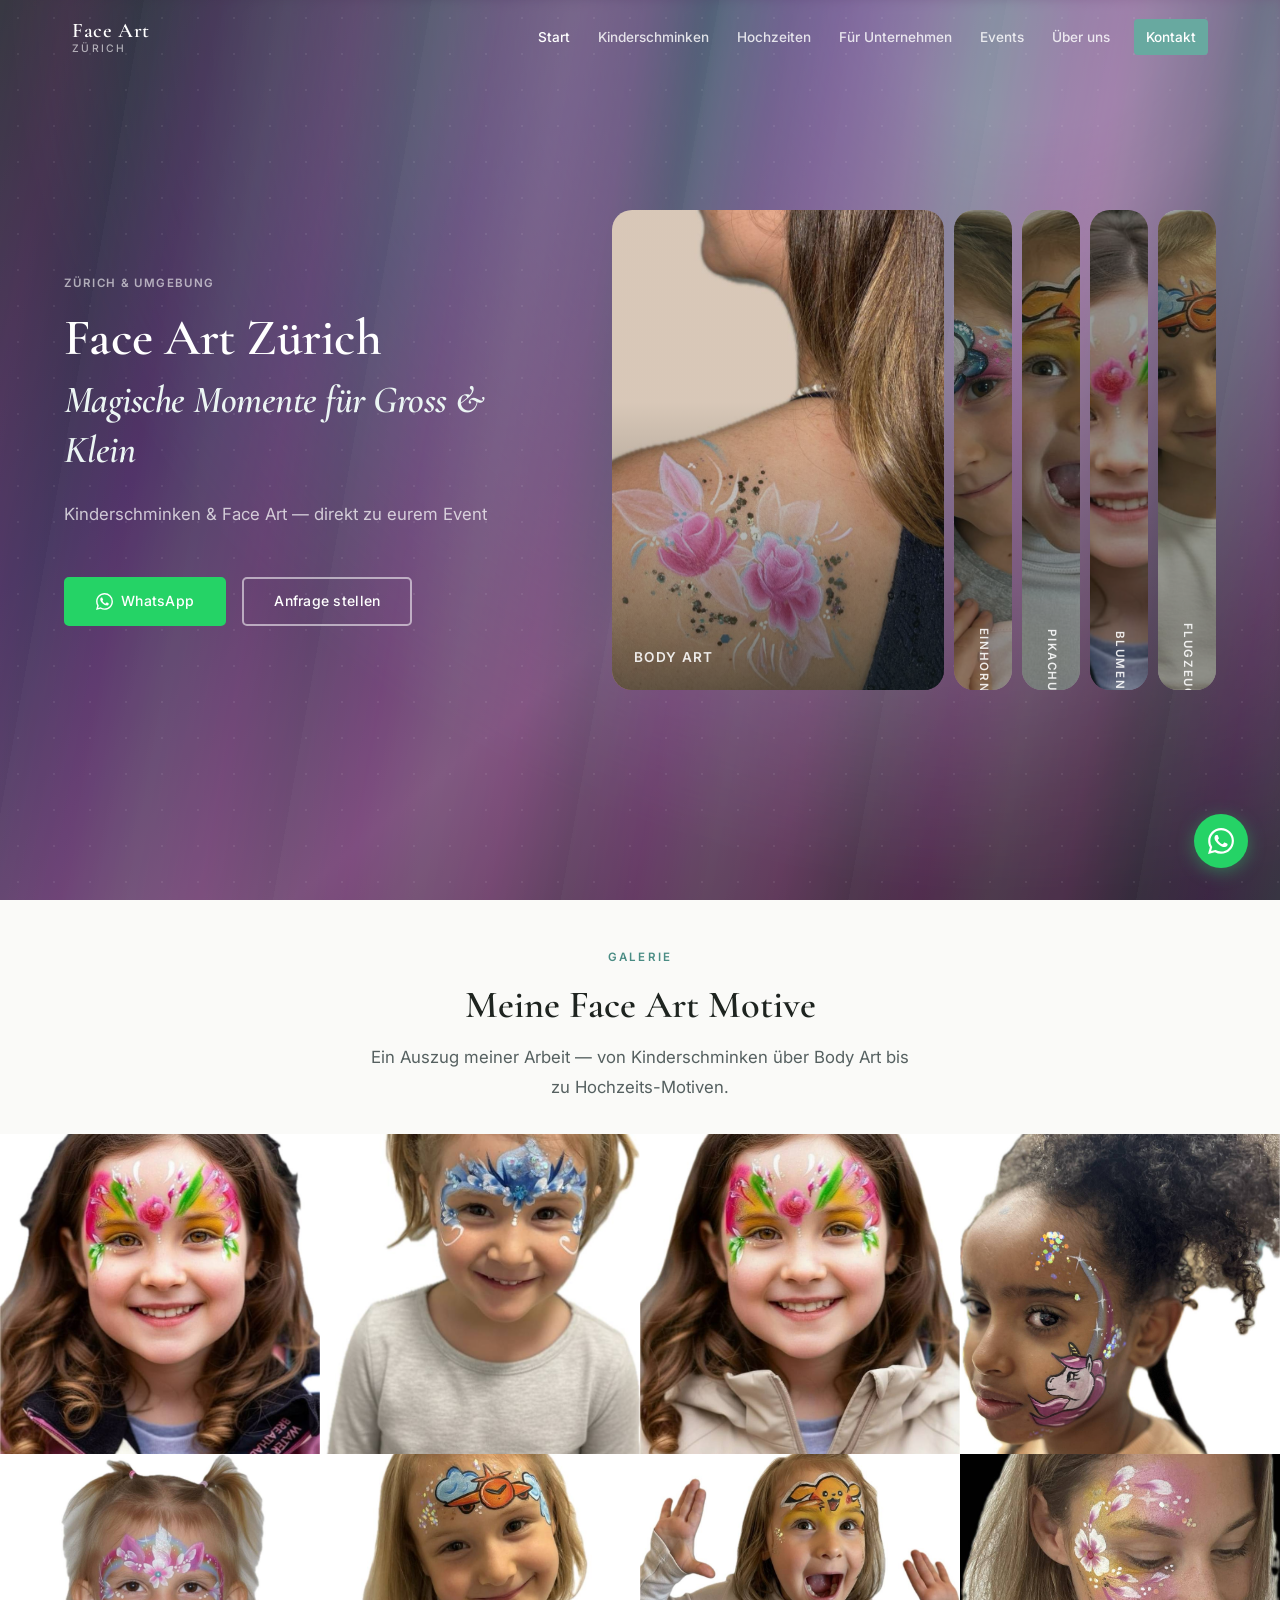
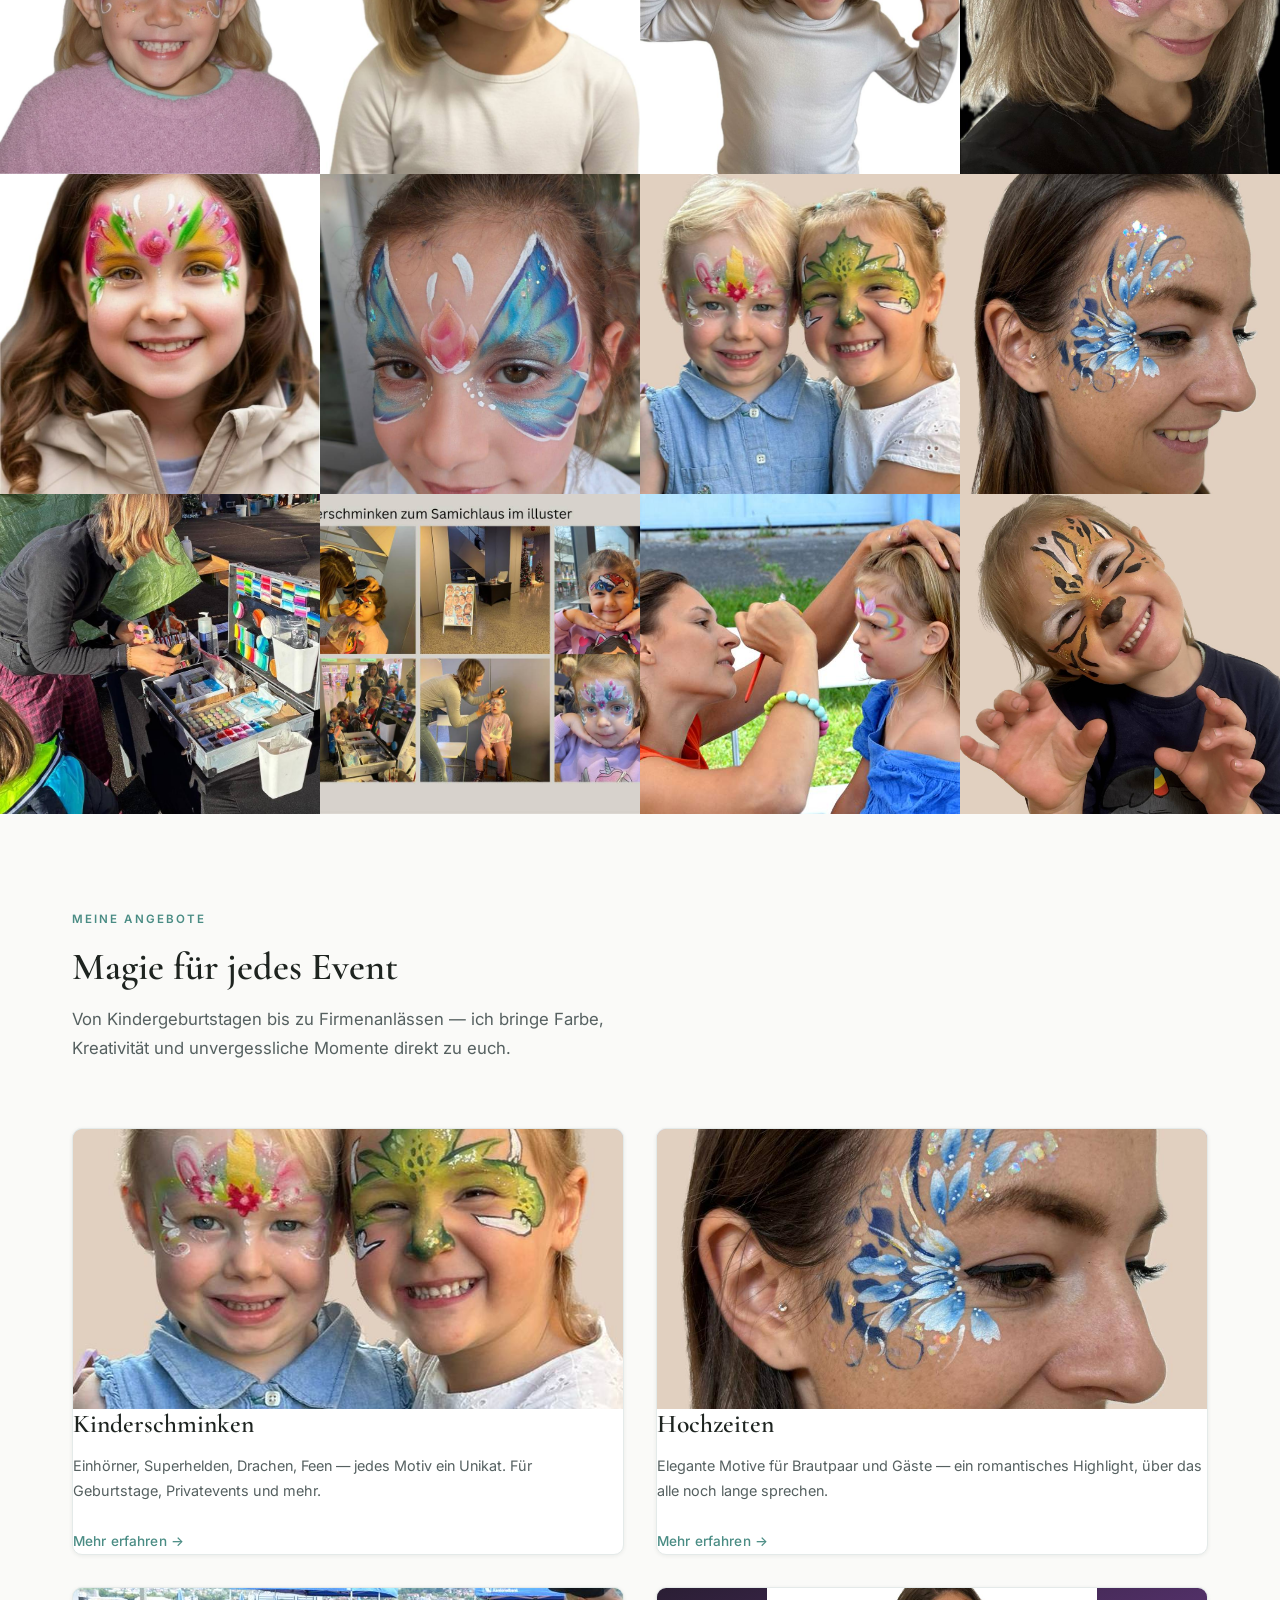
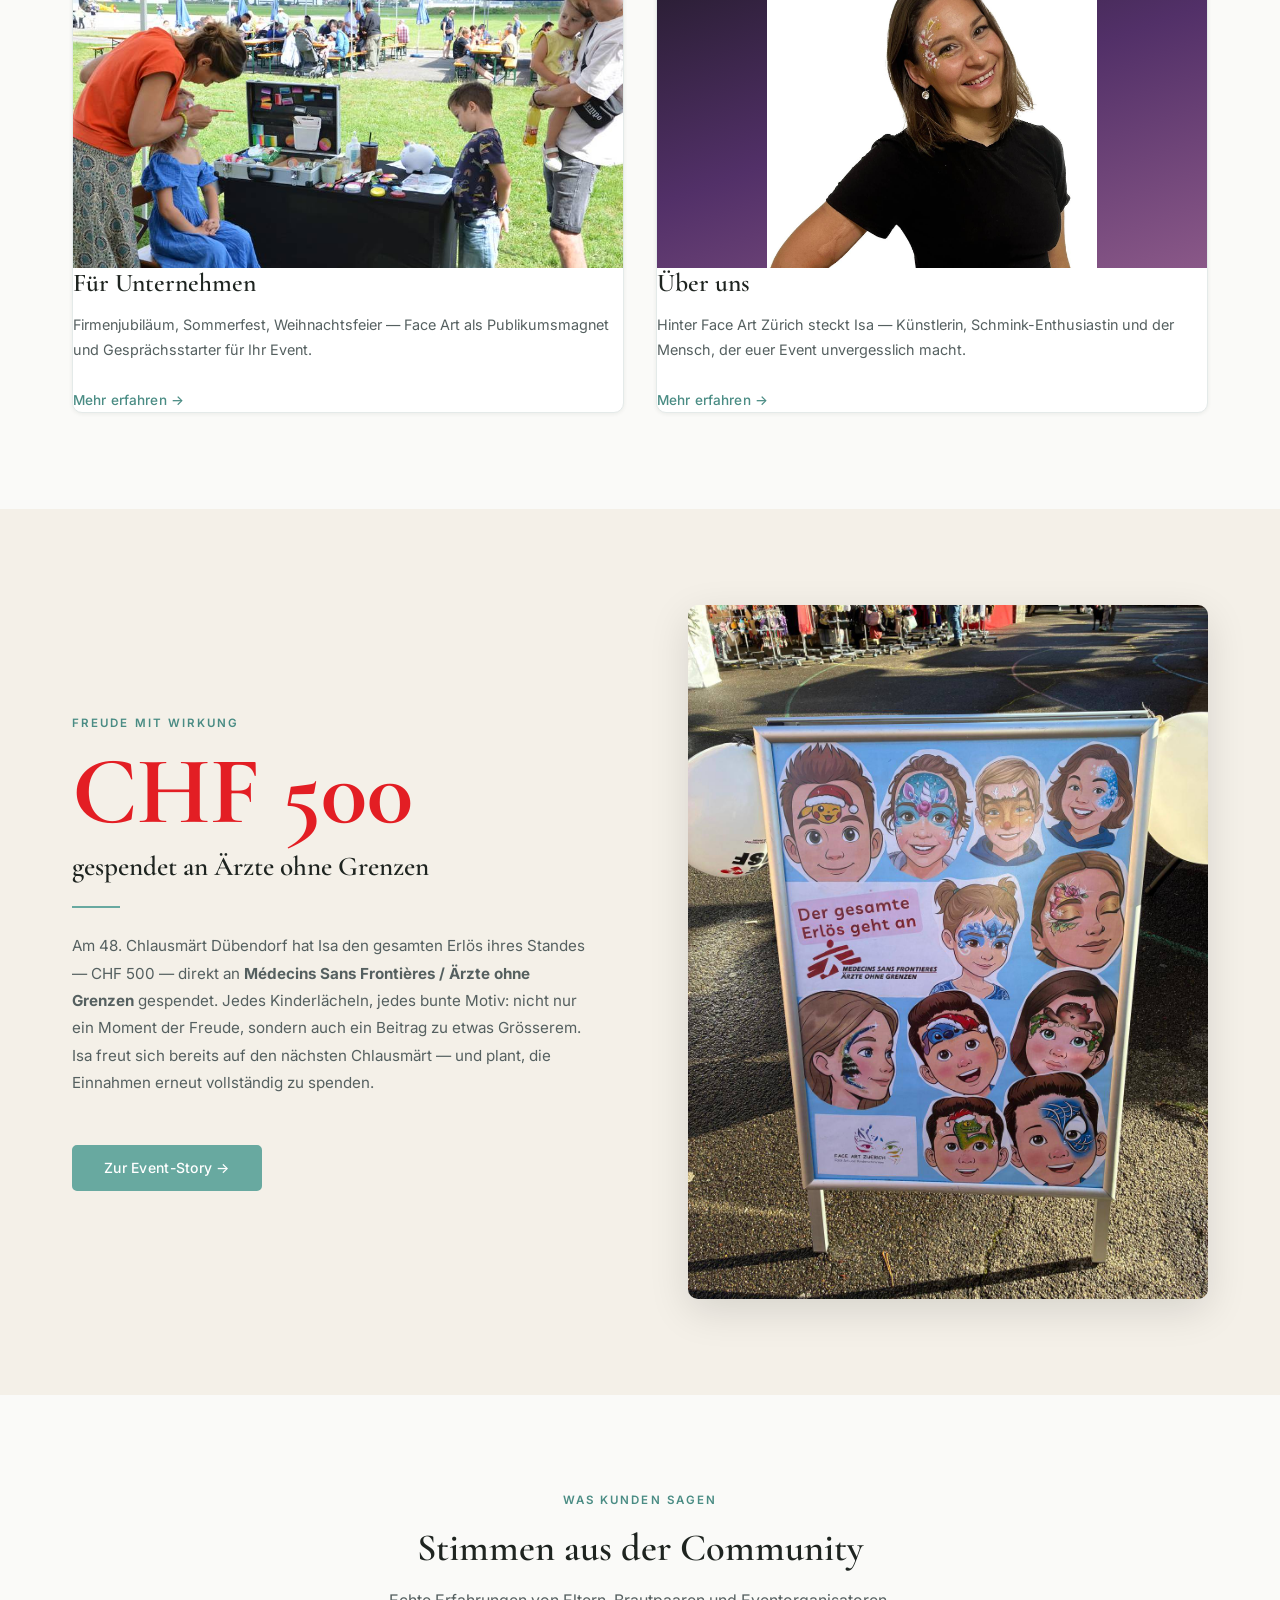
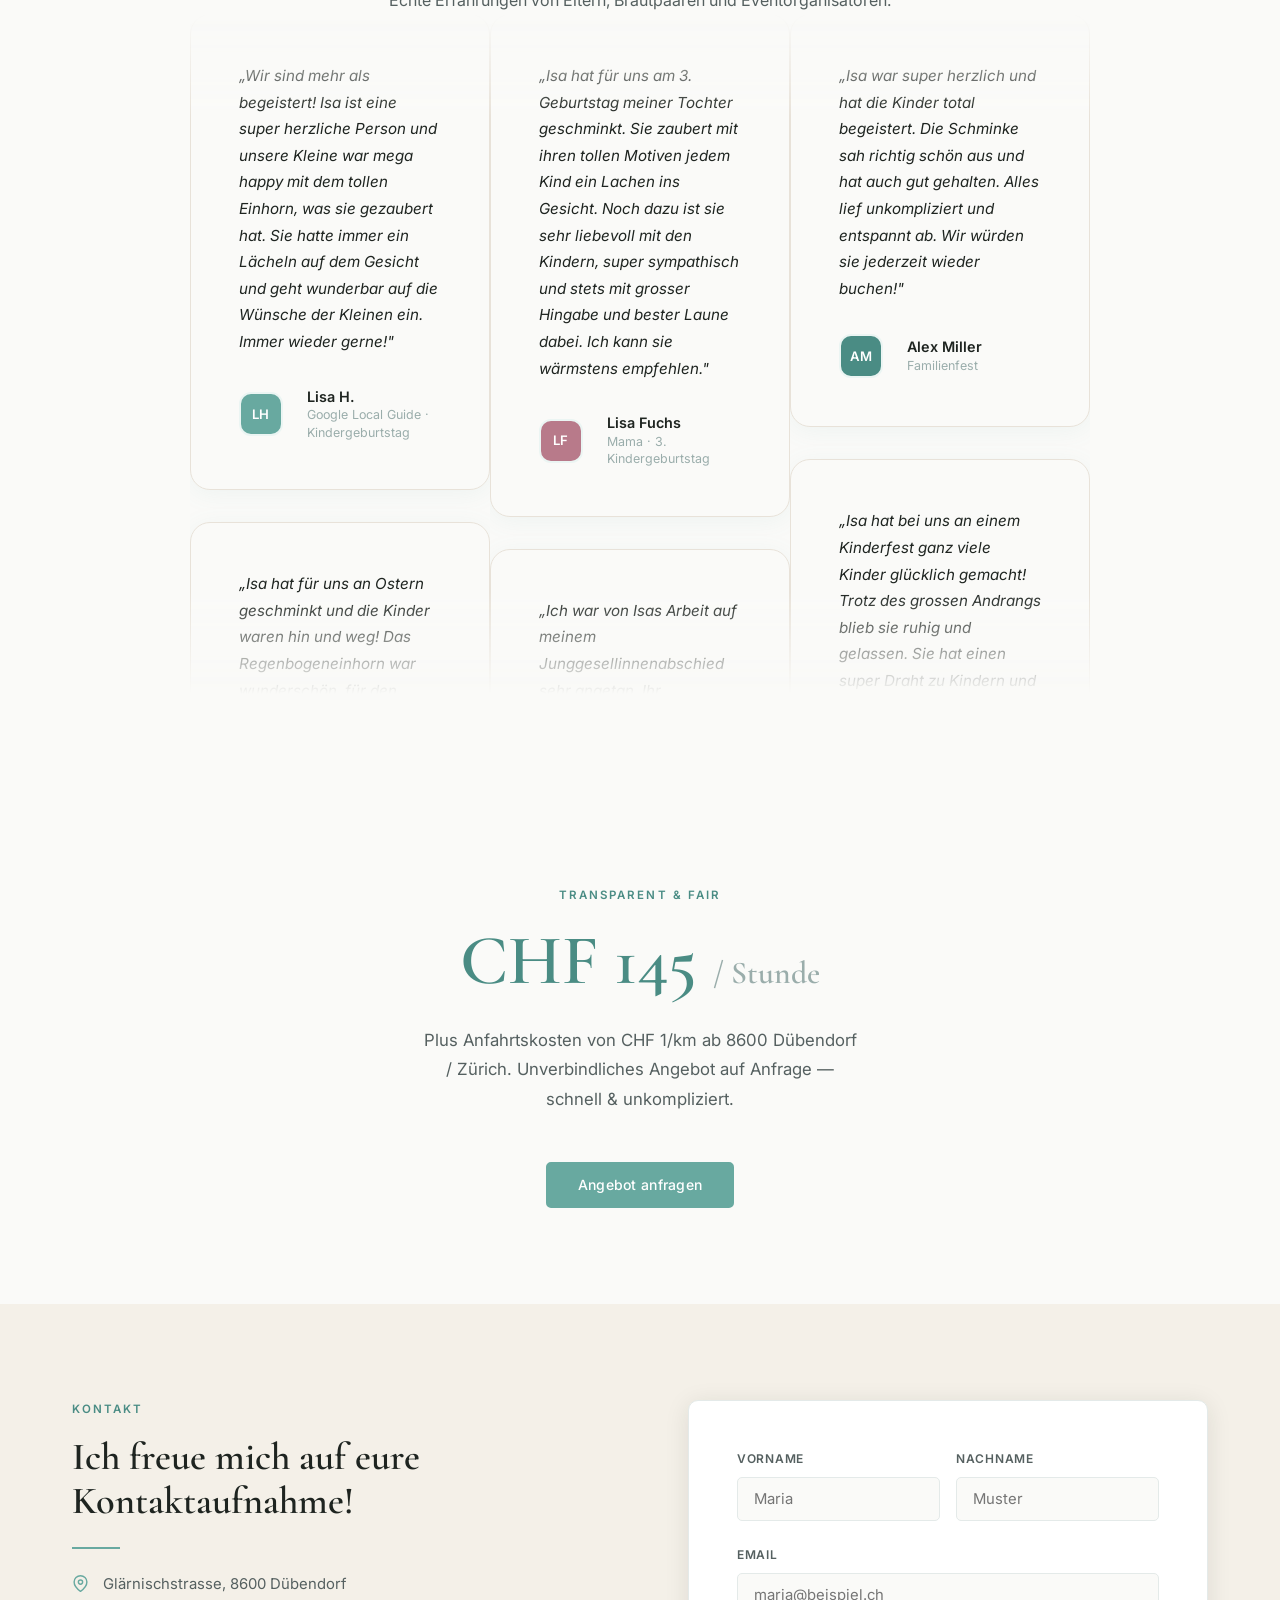
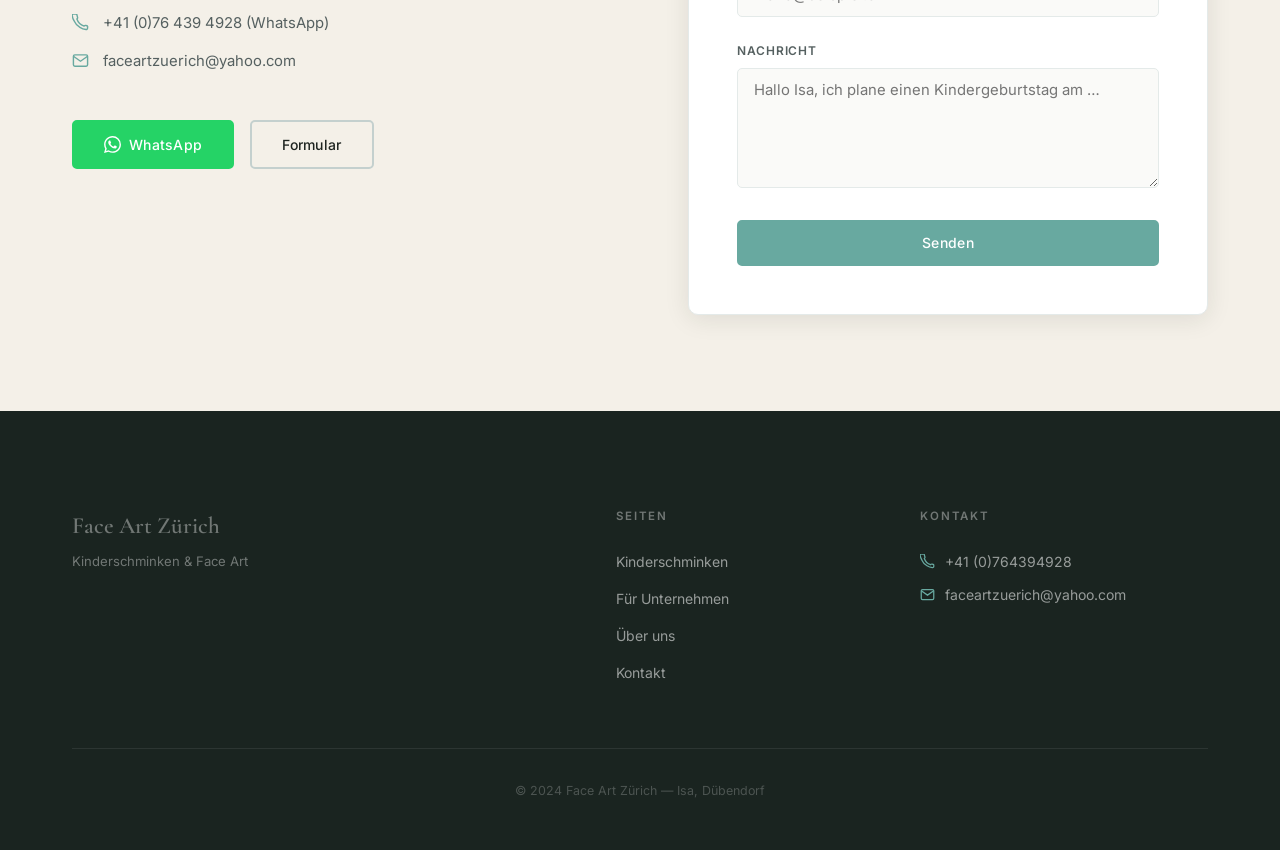
==== commit 5765542f: "Gallery: 16 images in dense grid v2" ====
--- a/face-art-zuerich/index.html
+++ b/face-art-zuerich/index.html
@@ -106,7 +106,7 @@
       <div class="container">
         <header class="section__header section__header--center">
           <span class="section__label">Galerie</span>
-          <h2 class="section__title">Meine Face Art Motive</h2>
+          <h2 class="section__title">Meine Face Art Motive </h2>
           <p class="section__subtitle">Ein Auszug meiner Arbeit — von Kinderschminken über Body Art bis zu Hochzeits-Motiven.</p>
         </header>
         <div class="gallery-mosaic">
--- a/face-art-zuerich/src/css/main.css
+++ b/face-art-zuerich/src/css/main.css
@@ -2209,20 +2209,31 @@
 }
 
 /* ===== Gallery Mosaic ===== */
-.section--gallery { background: var(--cream); }
+.section--gallery { background: var(--bg); padding: 0; }
+.section--gallery .container { max-width: 100%; padding: 0; }
+.section--gallery .section__header { text-align: center; padding: 48px 24px 32px; max-width: 800px; margin: 0 auto; }
 
 .gallery-mosaic {
   display: grid;
   grid-template-columns: repeat(4, 1fr);
-  grid-auto-rows: 200px;
-  gap: 12px;
+  gap: 0;
 }
 
 .gallery-mosaic__item {
   position: relative;
-  border-radius: var(--radius);
   overflow: hidden;
+  aspect-ratio: 1 / 1;
   cursor: pointer;
+}
+
+.gallery-mosaic__item--tall {
+  grid-row: span 2;
+  aspect-ratio: auto;
+}
+
+.gallery-mosaic__item--wide {
+  grid-column: span 2;
+  aspect-ratio: auto;
 }
 
 .gallery-mosaic__item img {
@@ -2230,20 +2241,21 @@
   height: 100%;
   object-fit: cover;
   display: block;
-  transition: transform 0.5s ease;
+  transition: transform 0.4s ease, filter 0.4s ease;
 }
 
 .gallery-mosaic__item:hover img {
-  transform: scale(1.08);
+  transform: scale(1.06);
+  filter: brightness(0.85);
 }
 
 .gallery-mosaic__overlay {
   position: absolute;
   inset: 0;
-  background: linear-gradient(to top, rgba(20,14,26,0.7) 0%, transparent 60%);
-  display: flex;
-  align-items: flex-end;
-  padding: 16px;
+  background: rgba(20,14,26,0.25);
+  display: flex;
+  align-items: center;
+  justify-content: center;
   opacity: 0;
   transition: opacity 0.3s ease;
 }
@@ -2255,26 +2267,16 @@
 .gallery-mosaic__overlay span {
   color: #fff;
   font-family: var(--font-body);
-  font-size: 0.85rem;
-  font-weight: 600;
-  letter-spacing: 0.08em;
+  font-size: 0.8rem;
+  font-weight: 600;
+  letter-spacing: 0.1em;
   text-transform: uppercase;
-}
-
-/* Tall items span 2 rows */
-.gallery-mosaic__item--tall {
-  grid-row: span 2;
-}
-
-/* Wide items span 2 columns */
-.gallery-mosaic__item--wide {
-  grid-column: span 2;
+  text-shadow: 0 1px 4px rgba(0,0,0,0.5);
 }
 
 @media (max-width: 768px) {
   .gallery-mosaic {
-    grid-template-columns: repeat(2, 1fr);
-    grid-auto-rows: 160px;
+    grid-template-columns: repeat(3, 1fr);
   }
   .gallery-mosaic__item--wide {
     grid-column: span 2;
@@ -2283,11 +2285,12 @@
 
 @media (max-width: 480px) {
   .gallery-mosaic {
-    grid-template-columns: 1fr 1fr;
-    grid-auto-rows: 140px;
-    gap: 8px;
+    grid-template-columns: repeat(2, 1fr);
   }
   .gallery-mosaic__item--wide {
     grid-column: span 1;
   }
-}
+  .gallery-mosaic__item--tall {
+    grid-row: span 1;
+  }
+}
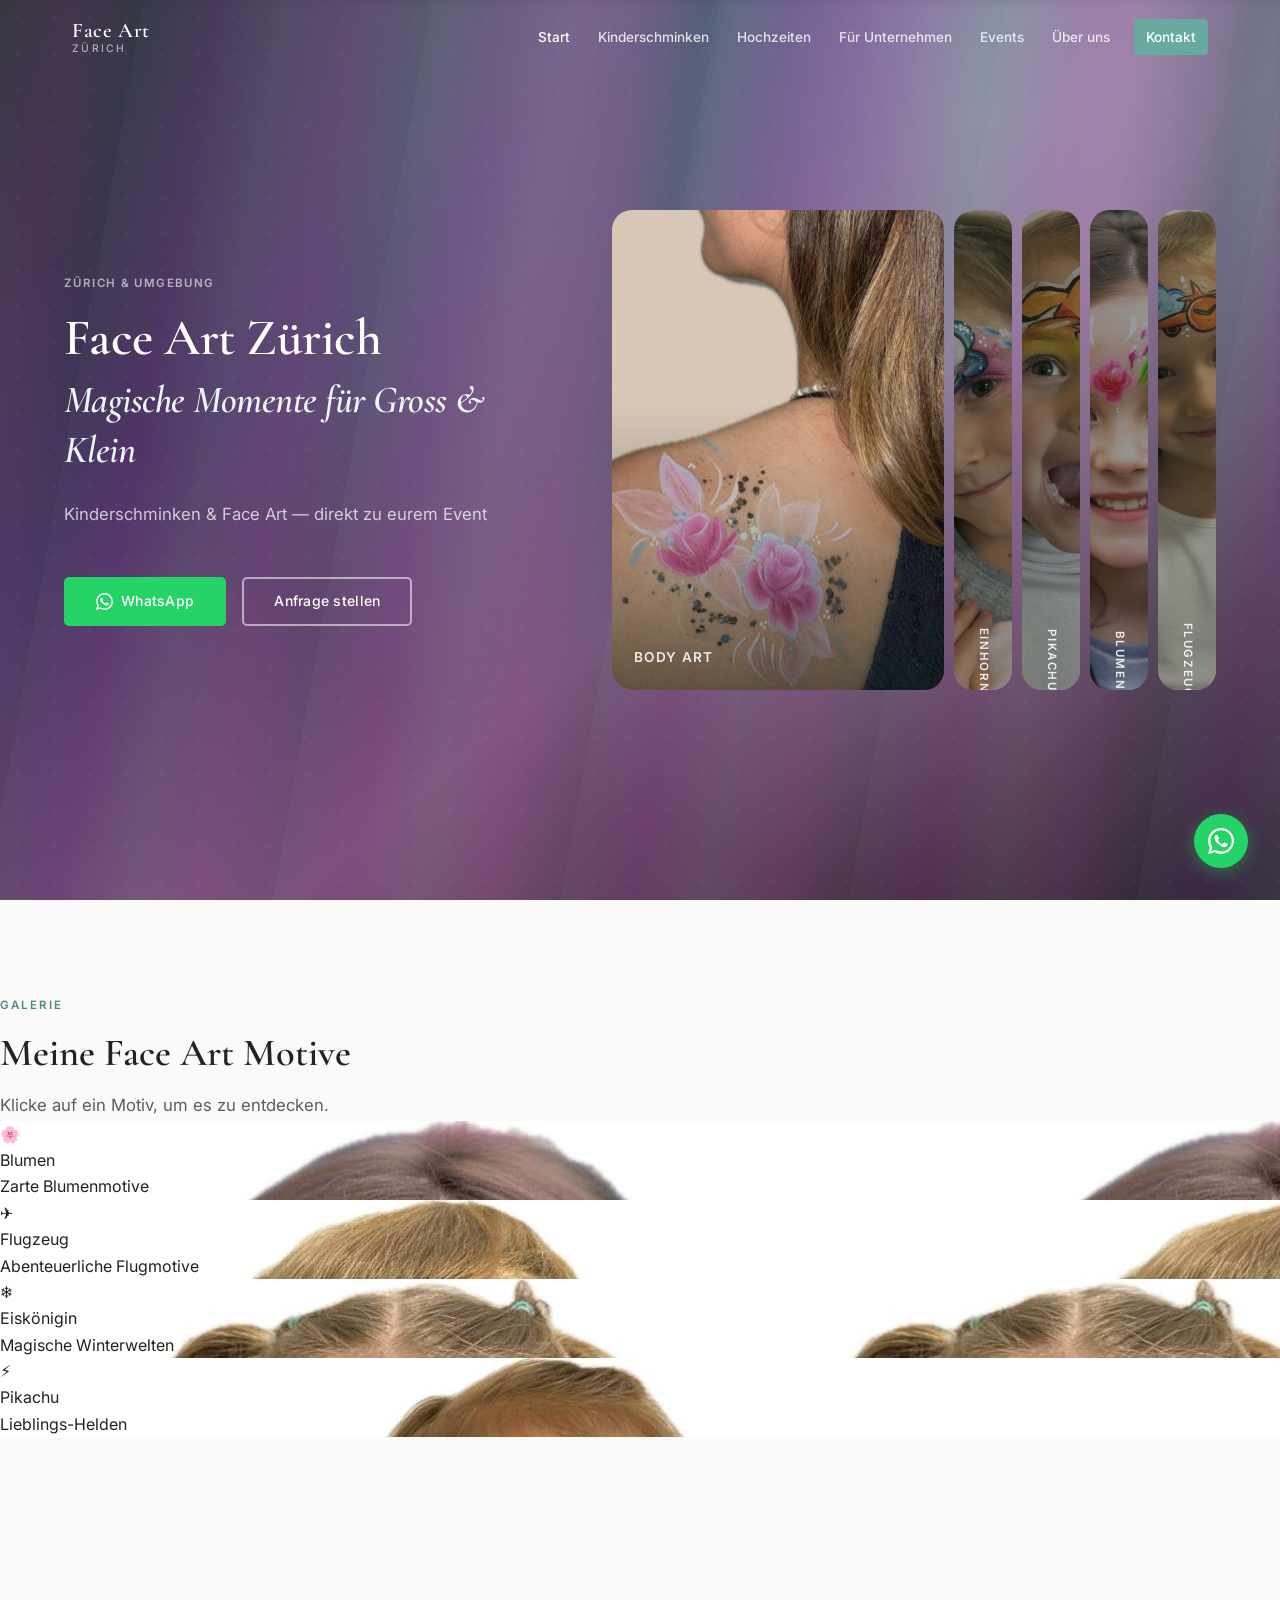
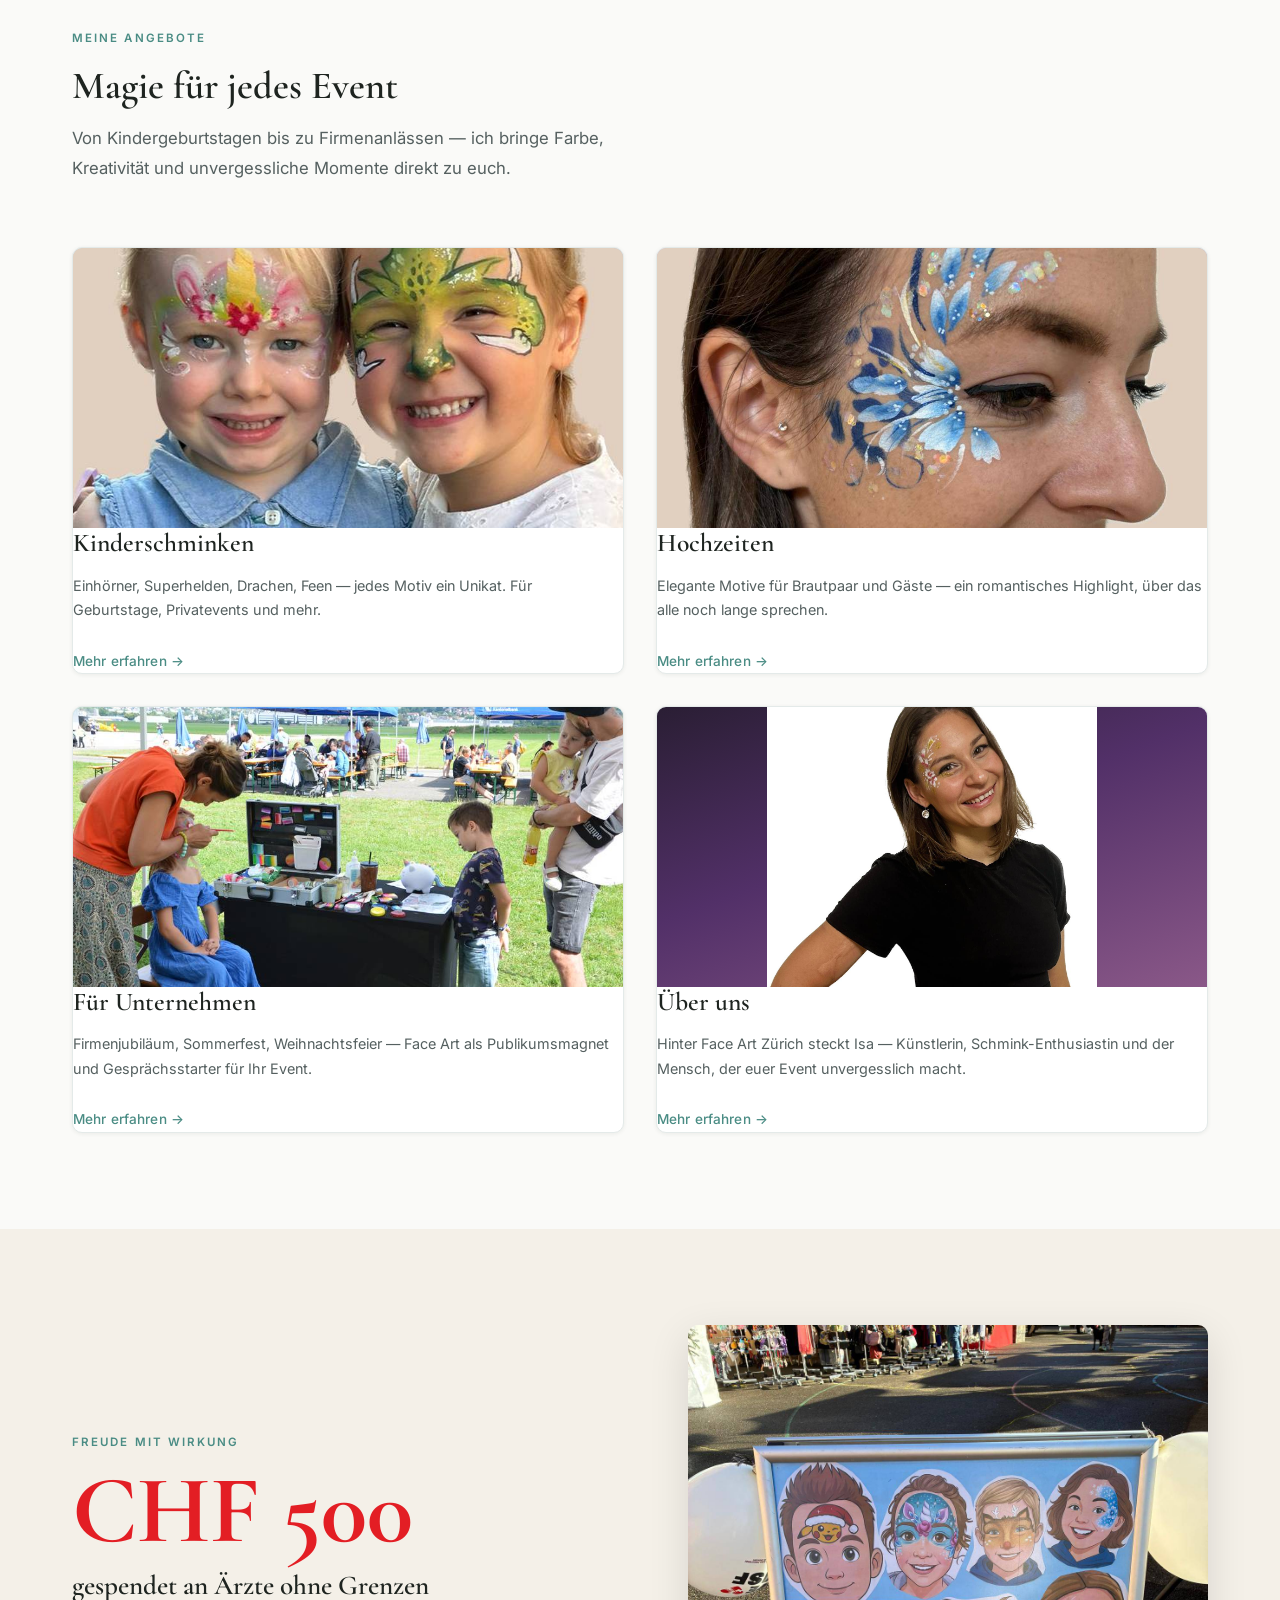
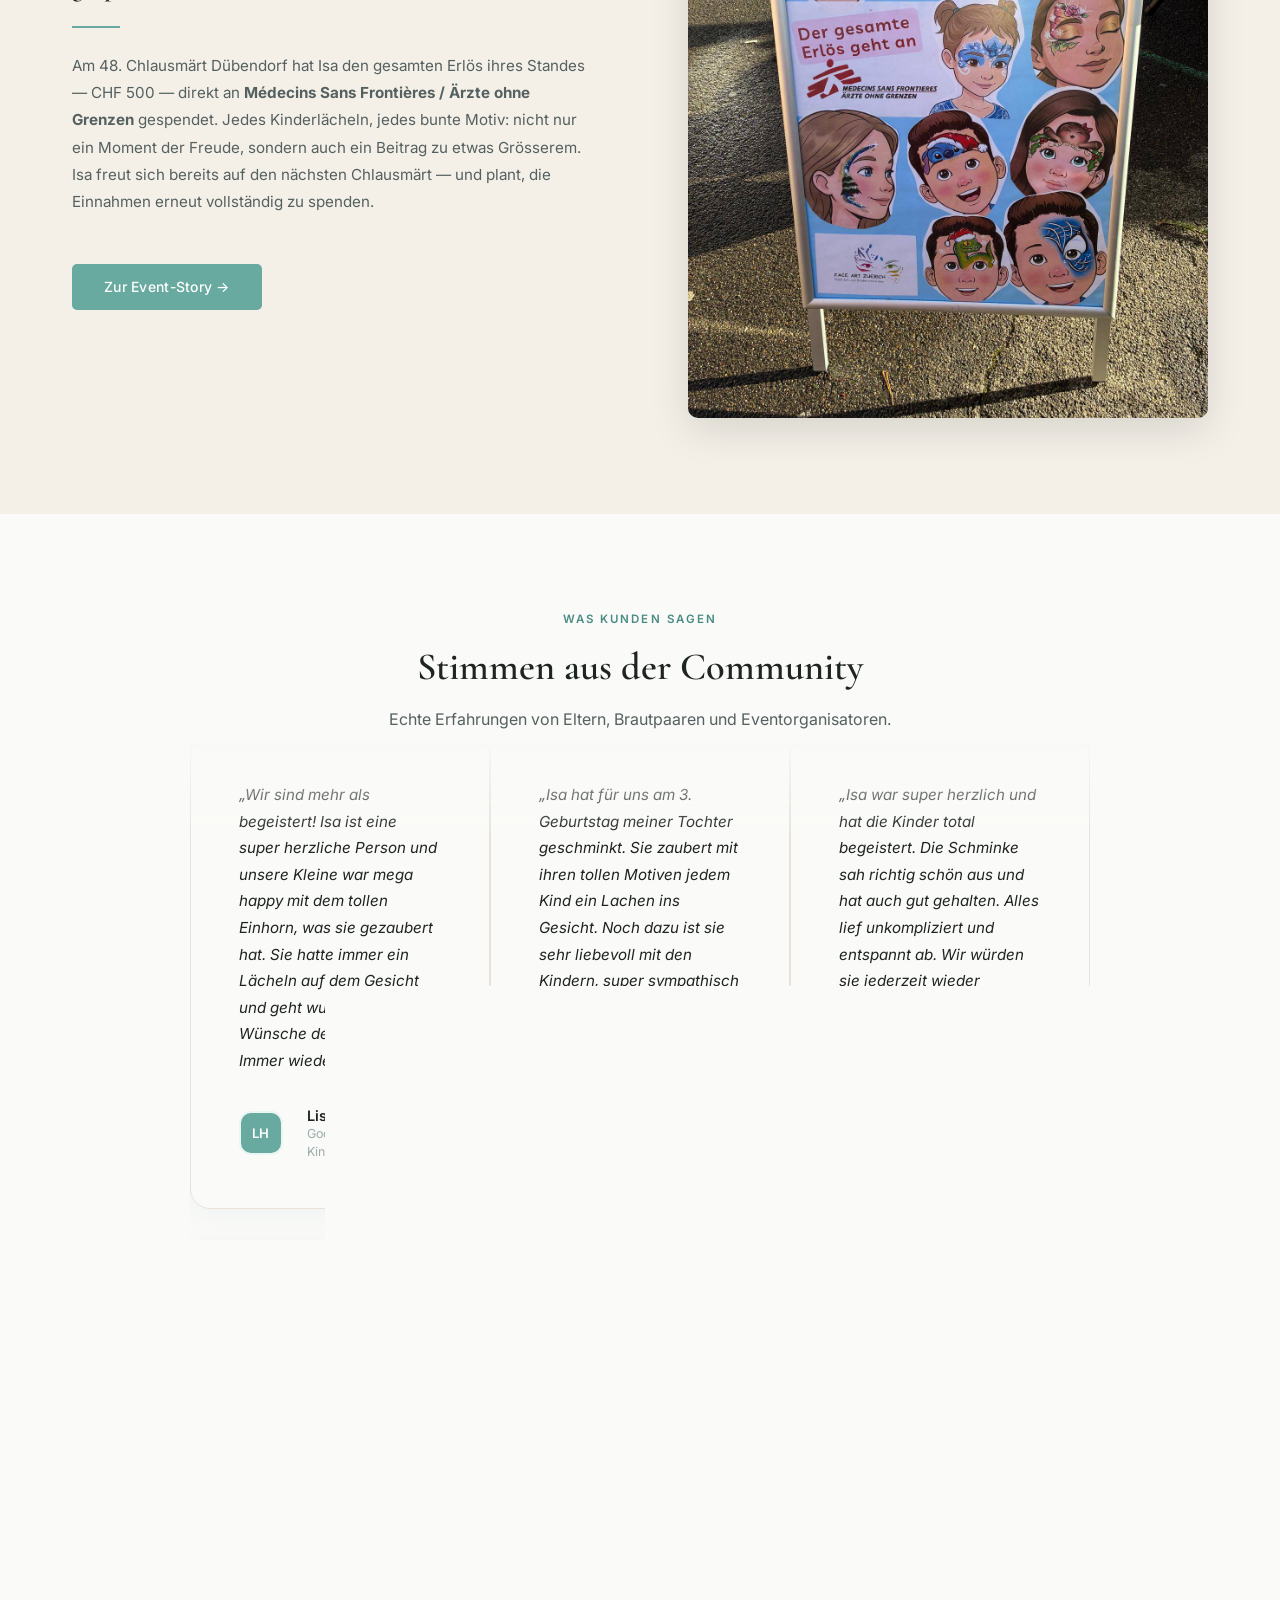
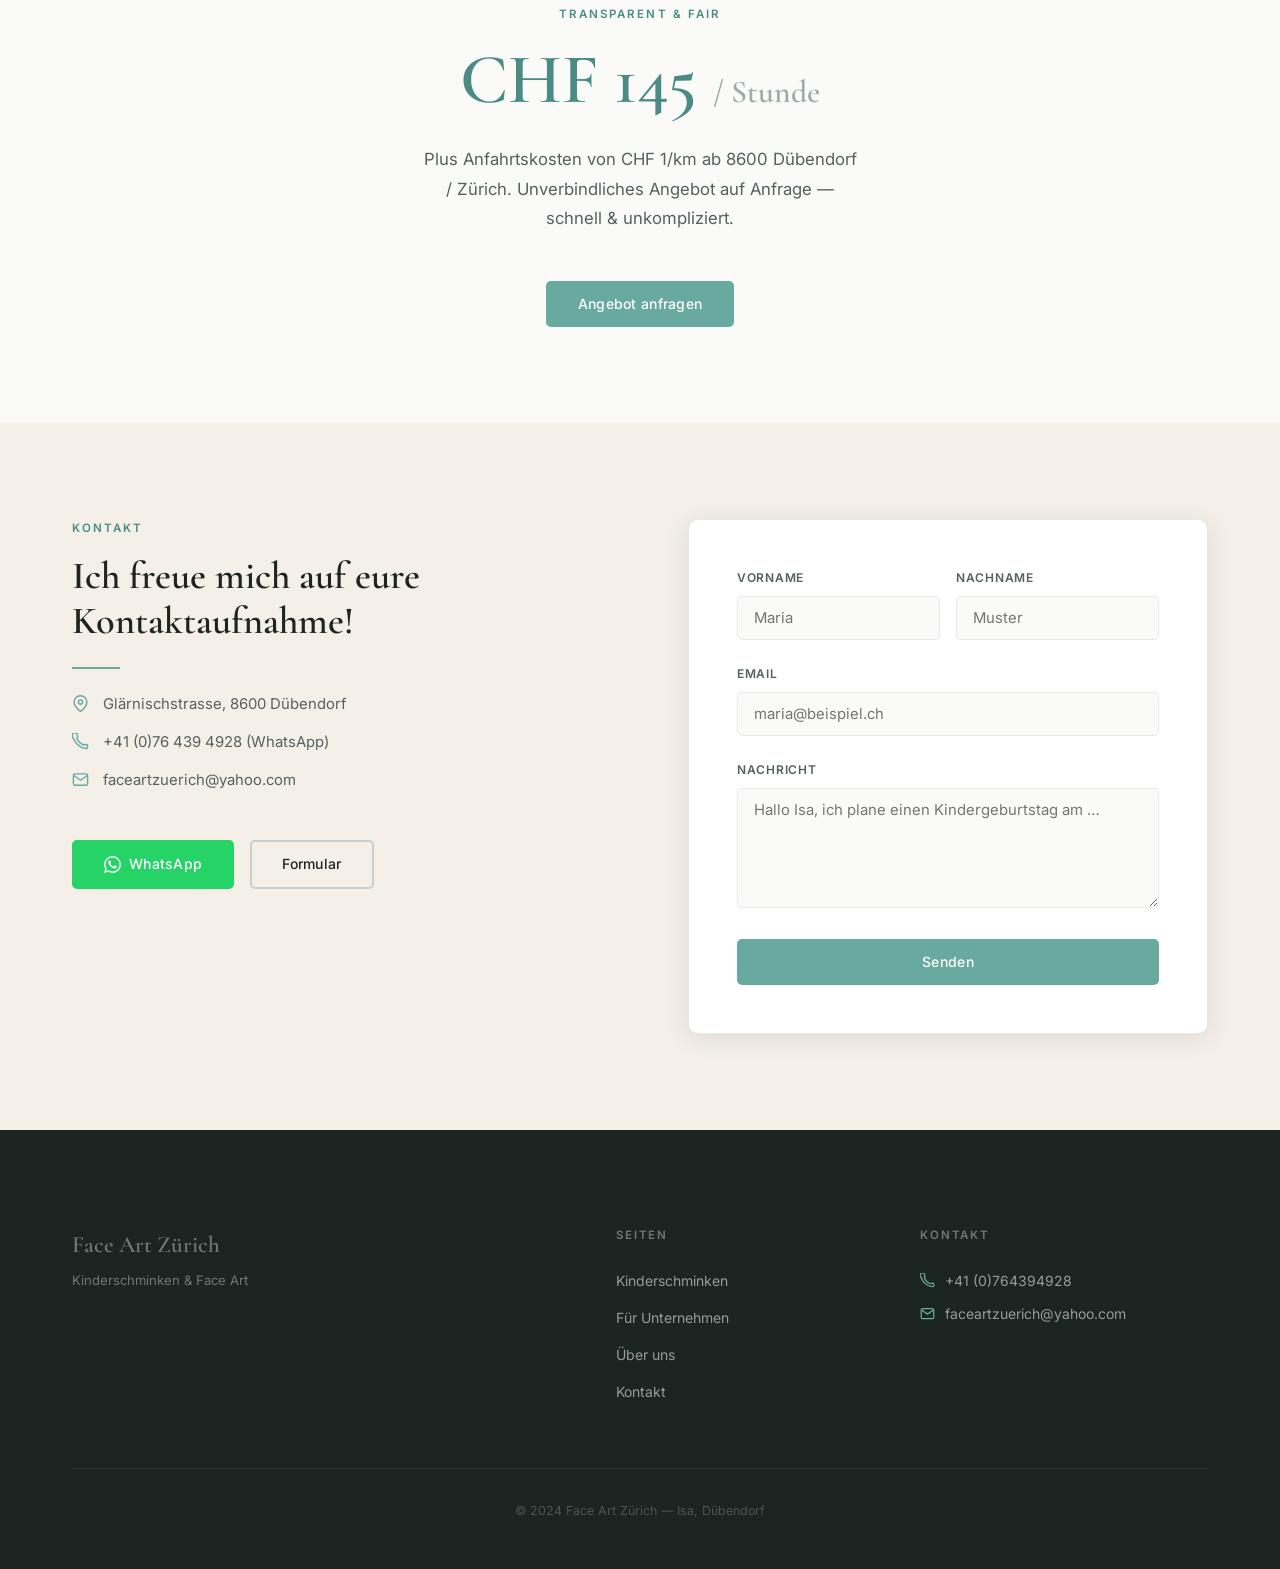
==== commit c9c83c7b: "Expandable gallery cards: Blumen, Flugzeug, Eiskönigin, Pikachu" ====
--- a/face-art-zuerich/index.html
+++ b/face-art-zuerich/index.html
@@ -101,79 +101,54 @@
     </section>
 
 
-    <!-- ========== GALLERY GRID ========== -->
-    <section class="section section--gallery" id="galerie">
-      <div class="container">
-        <header class="section__header section__header--center">
+        <!-- ========== EXPANDABLE GALLERY ========== -->
+    <section class="section section--expand-gallery" id="galerie">
+      <div class="expand-gallery">
+        <div class="expand-gallery__header">
           <span class="section__label">Galerie</span>
-          <h2 class="section__title">Meine Face Art Motive </h2>
-          <p class="section__subtitle">Ein Auszug meiner Arbeit — von Kinderschminken über Body Art bis zu Hochzeits-Motiven.</p>
-        </header>
-        <div class="gallery-mosaic">
-          <div class="gallery-mosaic__item ">
-            <img src="src/images/gallery/1-blumen.jpg" alt="Blumen Face Art" loading="lazy">
-            <div class="gallery-mosaic__overlay"><span>Blumen</span></div>
-          </div>
-          <div class="gallery-mosaic__item">
-            <img src="src/images/gallery/2-eiskoenigin.jpg" alt="Eiskönigin Face Art" loading="lazy">
-            <div class="gallery-mosaic__overlay"><span>Eiskönigin</span></div>
-          </div>
-          <div class="gallery-mosaic__item">
-            <img src="src/images/gallery/3-butterfly.jpg" alt="Schmetterling Face Art" loading="lazy">
-            <div class="gallery-mosaic__overlay"><span>Schmetterling</span></div>
-          </div>
-          <div class="gallery-mosaic__item ">
-            <img src="src/images/gallery/7-einhorn.jpg" alt="Einhorn Face Art" loading="lazy">
-            <div class="gallery-mosaic__overlay"><span>Einhorn</span></div>
-          </div>
-          <div class="gallery-mosaic__item ">
-            <img src="src/images/gallery/8-krone.jpg" alt="Krone Face Art" loading="lazy">
-            <div class="gallery-mosaic__overlay"><span>Krone</span></div>
-          </div>
-          <div class="gallery-mosaic__item">
-            <img src="src/images/gallery/4-flugi.jpg" alt="Flugzeug Face Art" loading="lazy">
-            <div class="gallery-mosaic__overlay"><span>Flugzeug</span></div>
-          </div>
-          <div class="gallery-mosaic__item">
-            <img src="src/images/gallery/5-pikachu.jpg" alt="Pikachu Face Art" loading="lazy">
-            <div class="gallery-mosaic__overlay"><span>Pikachu</span></div>
-          </div>
-          <div class="gallery-mosaic__item ">
-            <img src="src/images/gallery/6-adult-magnolie.jpg" alt="Magnolie Body Art" loading="lazy">
-            <div class="gallery-mosaic__overlay"><span>Magnolie</span></div>
-          </div>
-          <div class="gallery-mosaic__item">
-            <img src="src/images/gallery/9-butterfly2.jpg" alt="Schmetterling Face Art" loading="lazy">
-            <div class="gallery-mosaic__overlay"><span>Schmetterling</span></div>
-          </div>
-          <div class="gallery-mosaic__item ">
-            <img src="src/images/gallery/10-adult-blue.jpg" alt="Blue Body Art" loading="lazy">
-            <div class="gallery-mosaic__overlay"><span>Body Art</span></div>
-          </div>
-          <div class="gallery-mosaic__item">
-            <img src="src/images/gallery/Kinder/IMG_2914_edited.jpg" alt="Kinderschminken Einhorn" loading="lazy">
-            <div class="gallery-mosaic__overlay"><span>Kinderschminken</span></div>
-          </div>
-          <div class="gallery-mosaic__item">
-            <img src="src/images/gallery/Hochzeit/IMG_6451_edited.jpg" alt="Hochzeit Blumenornament" loading="lazy">
-            <div class="gallery-mosaic__overlay"><span>Hochzeit</span></div>
-          </div>
-
-          <div class="gallery-mosaic__item">
-            <img src="src/images/gallery/Events/Chlausmaert/stand.jpeg" alt="Stand am Chlausmärt" loading="lazy">
-            <div class="gallery-mosaic__overlay"><span>Chlausmärt</span></div>
-          </div>
-          <div class="gallery-mosaic__item">
-            <img src="src/images/gallery/Events/Illuster/collage.jpg" alt="Illuster Collage" loading="lazy">
-            <div class="gallery-mosaic__overlay"><span>Illuster</span></div>
-          </div>
-          <div class="gallery-mosaic__item">
-            <img src="src/images/gallery/Events/flug%20and%20zug/118.jpg" alt="Flug & Zug" loading="lazy">
-            <div class="gallery-mosaic__overlay"><span>Flug & Zug</span></div>
-          </div>
-          <div class="gallery-mosaic__item">
-            <img src="src/images/gallery/Kinder/IMG_2817_Kopie_edited_edited.jpg" alt="Kinderschminken" loading="lazy">
-            <div class="gallery-mosaic__overlay"><span>Kinder</span></div>
+          <h2 class="section__title">Meine Face Art Motive</h2>
+          <p class="section__subtitle">Klicke auf ein Motiv, um es zu entdecken.</p>
+        </div>
+        <div class="expand-gallery__cards" id="expandCards">
+          <div class="expand-card" data-index="0" style="background-image: url('src/images/gallery/1-blumen.jpg')">
+            <div class="expand-card__shadow"></div>
+            <div class="expand-card__label">
+              <div class="expand-card__icon">🌸</div>
+              <div class="expand-card__info">
+                <div class="expand-card__title">Blumen</div>
+                <div class="expand-card__desc">Zarte Blumenmotive</div>
+              </div>
+            </div>
+          </div>
+          <div class="expand-card" data-index="1" style="background-image: url('src/images/gallery/4-flugi.jpg')">
+            <div class="expand-card__shadow"></div>
+            <div class="expand-card__label">
+              <div class="expand-card__icon">✈️</div>
+              <div class="expand-card__info">
+                <div class="expand-card__title">Flugzeug</div>
+                <div class="expand-card__desc">Abenteuerliche Flugmotive</div>
+              </div>
+            </div>
+          </div>
+          <div class="expand-card" data-index="2" style="background-image: url('src/images/gallery/2-eiskoenigin.jpg')">
+            <div class="expand-card__shadow"></div>
+            <div class="expand-card__label">
+              <div class="expand-card__icon">❄️</div>
+              <div class="expand-card__info">
+                <div class="expand-card__title">Eiskönigin</div>
+                <div class="expand-card__desc">Magische Winterwelten</div>
+              </div>
+            </div>
+          </div>
+          <div class="expand-card" data-index="3" style="background-image: url('src/images/gallery/5-pikachu.jpg')">
+            <div class="expand-card__shadow"></div>
+            <div class="expand-card__label">
+              <div class="expand-card__icon">⚡</div>
+              <div class="expand-card__info">
+                <div class="expand-card__title">Pikachu</div>
+                <div class="expand-card__desc">Lieblings-Helden</div>
+              </div>
+            </div>
           </div>
         </div>
       </div>
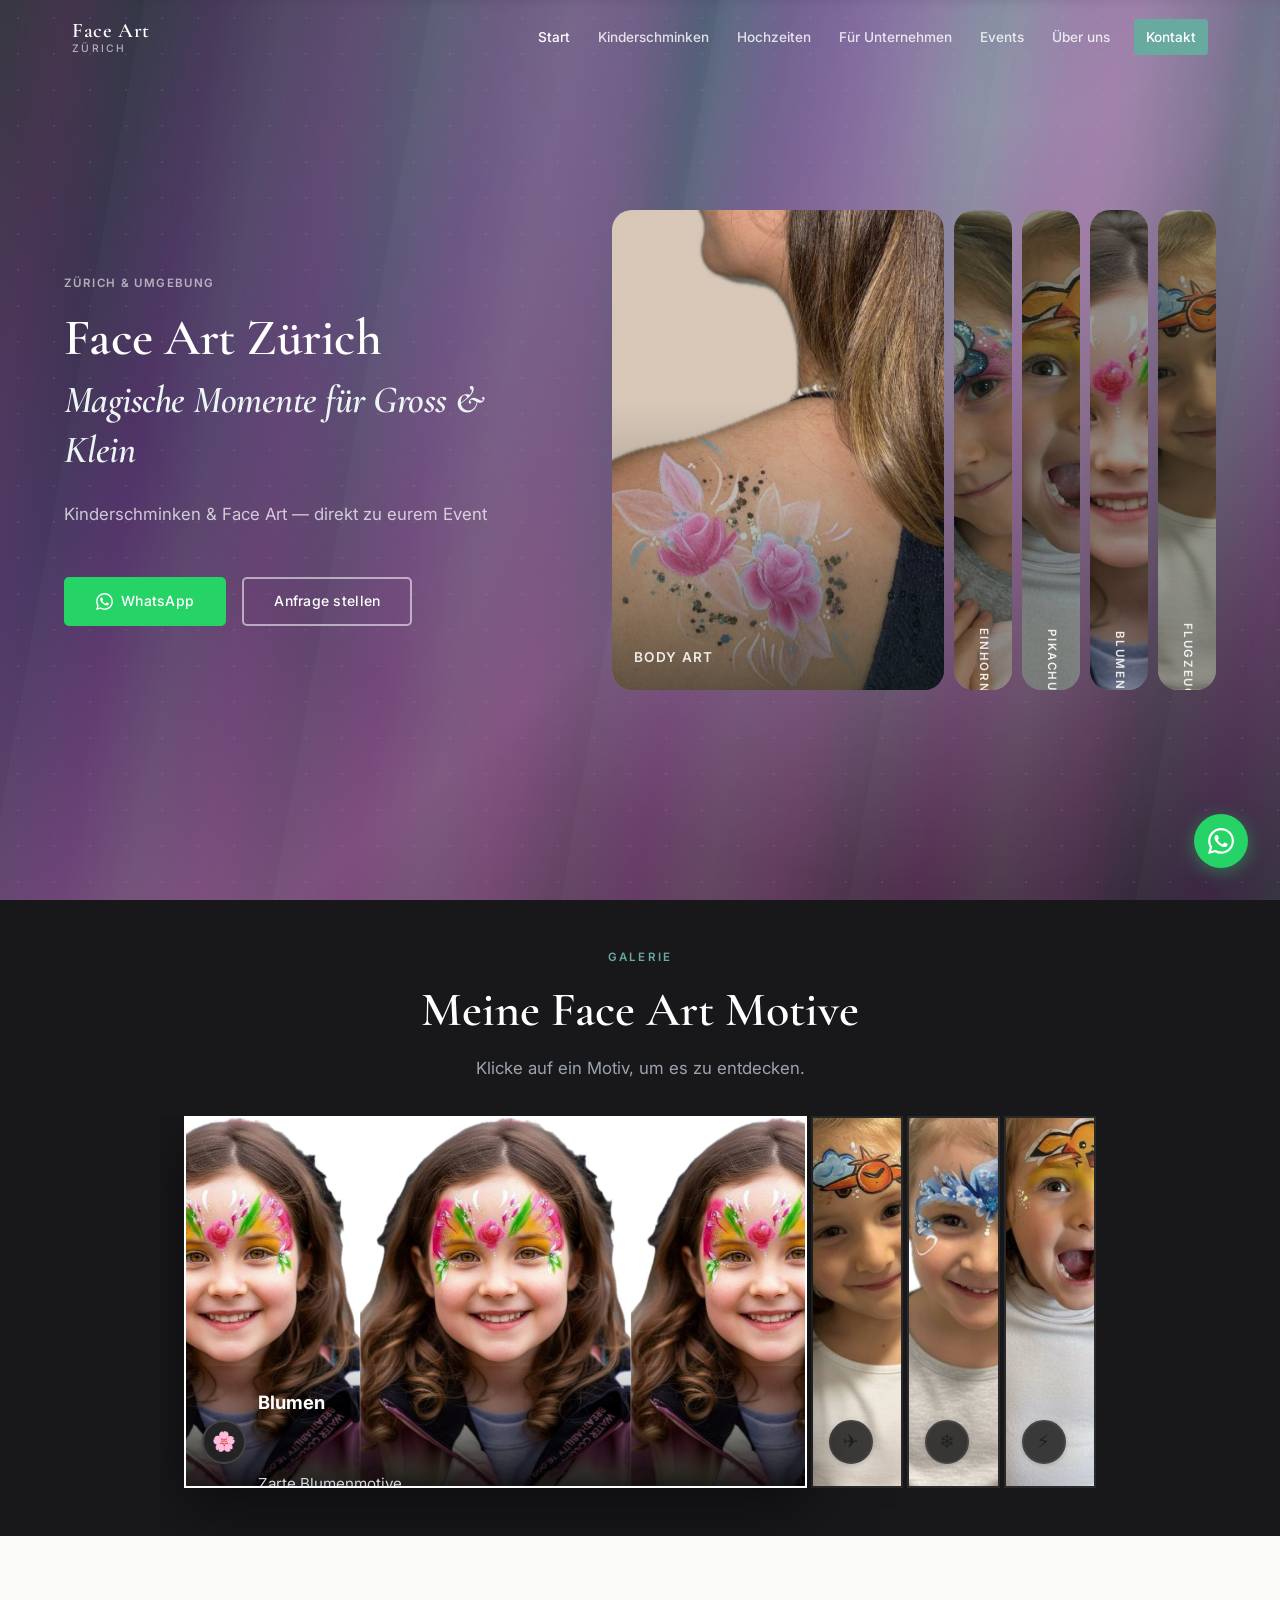
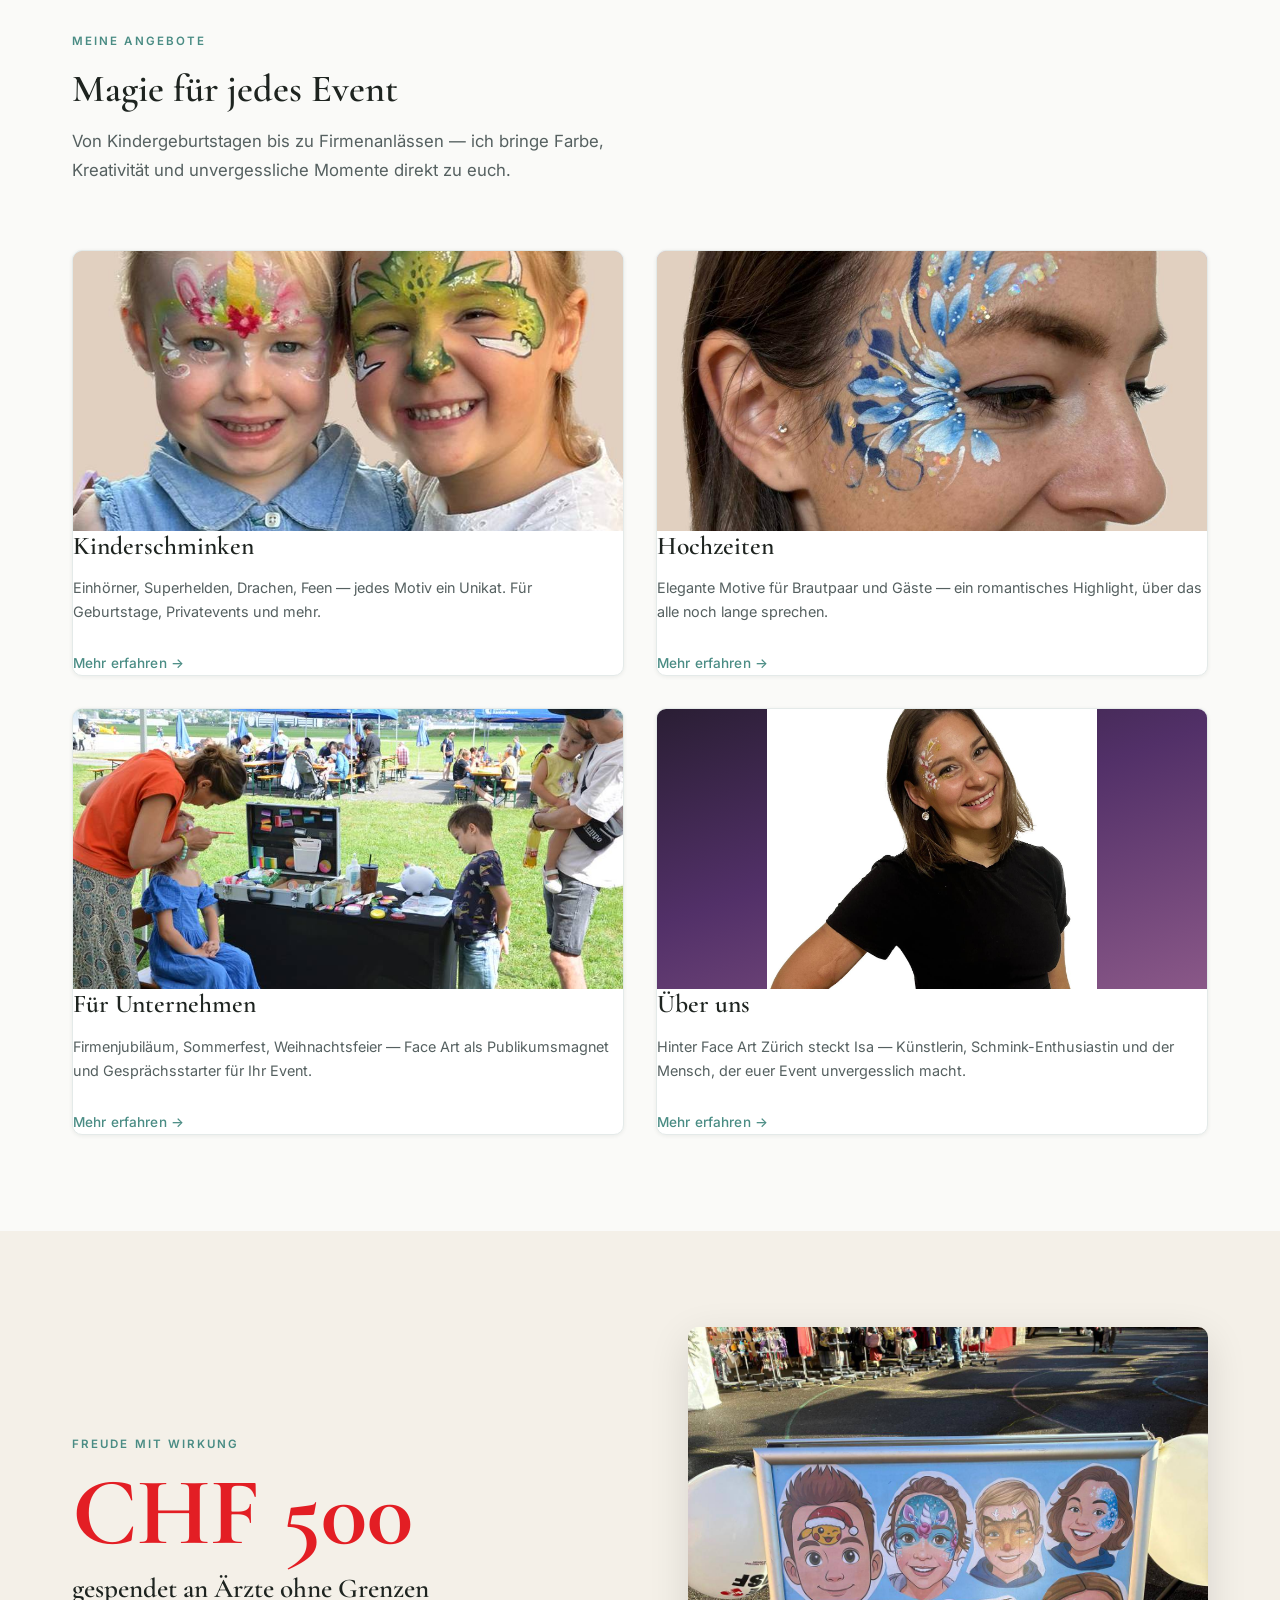
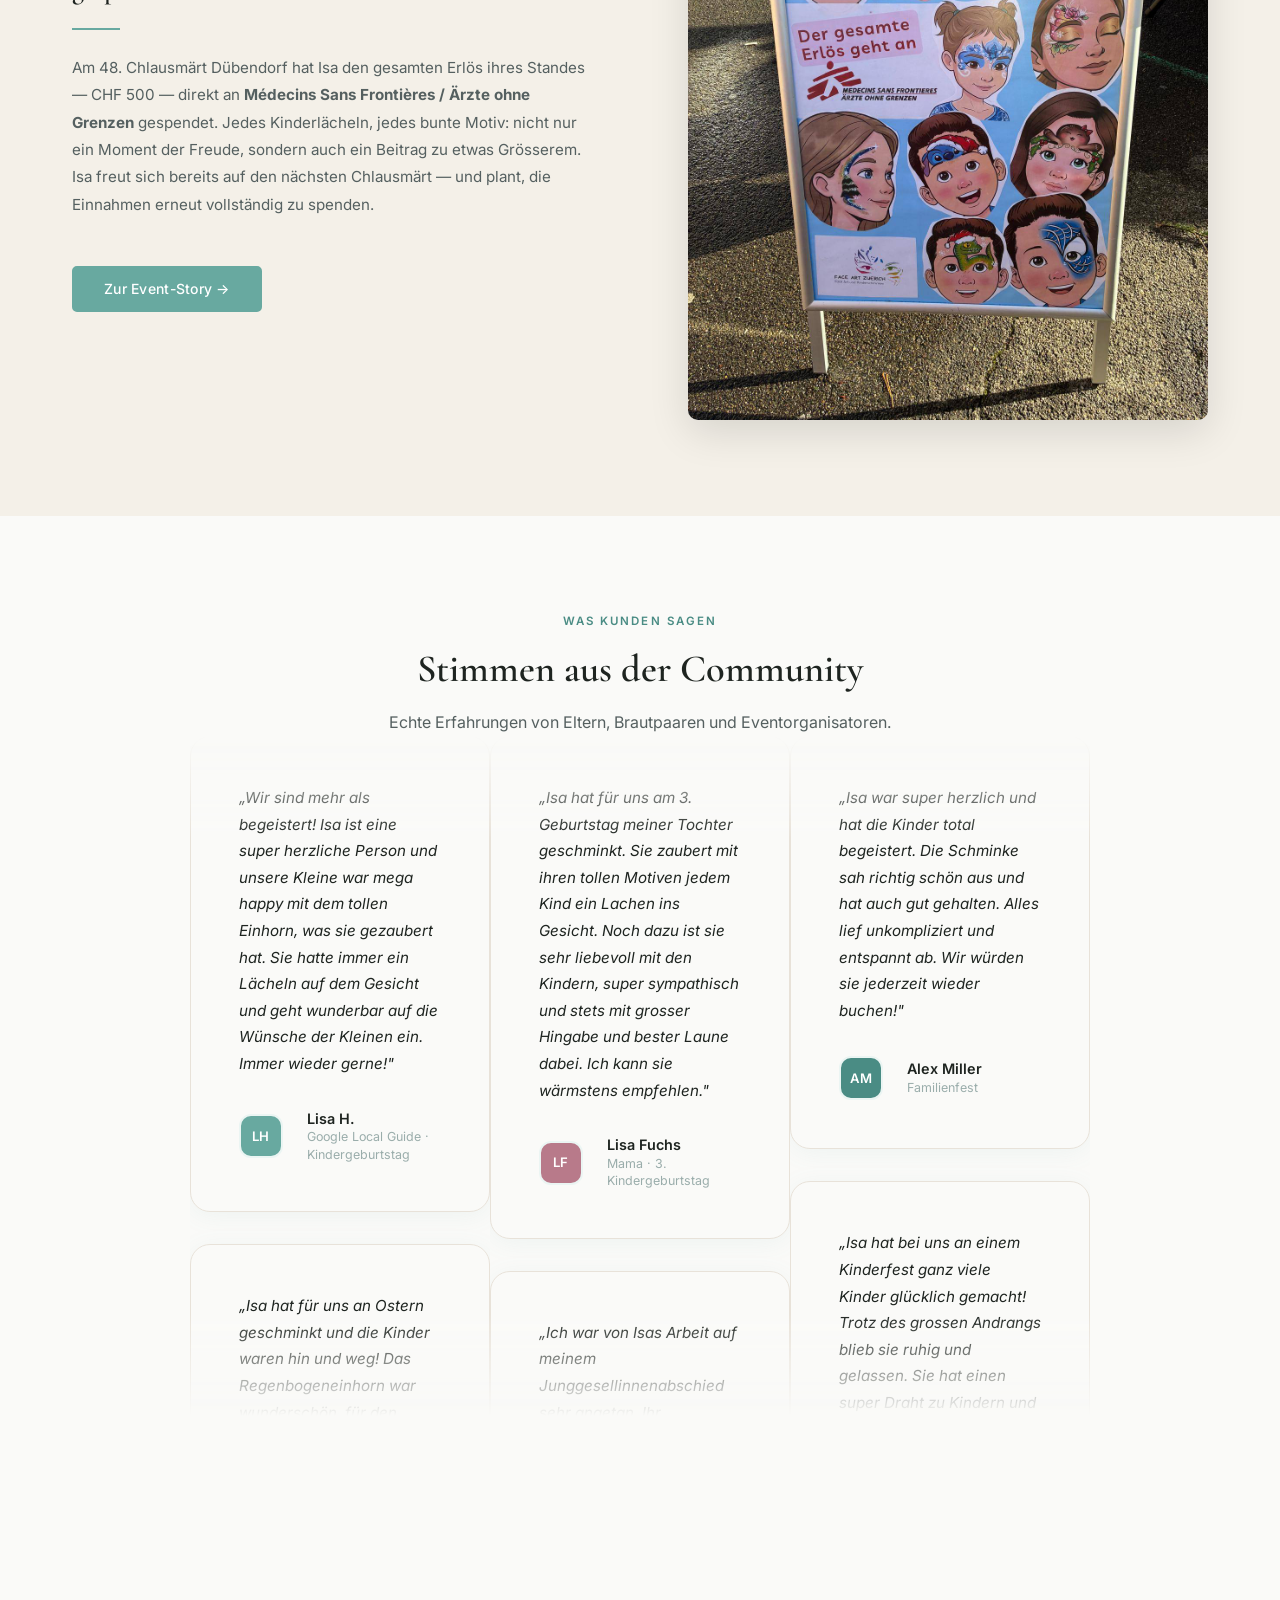
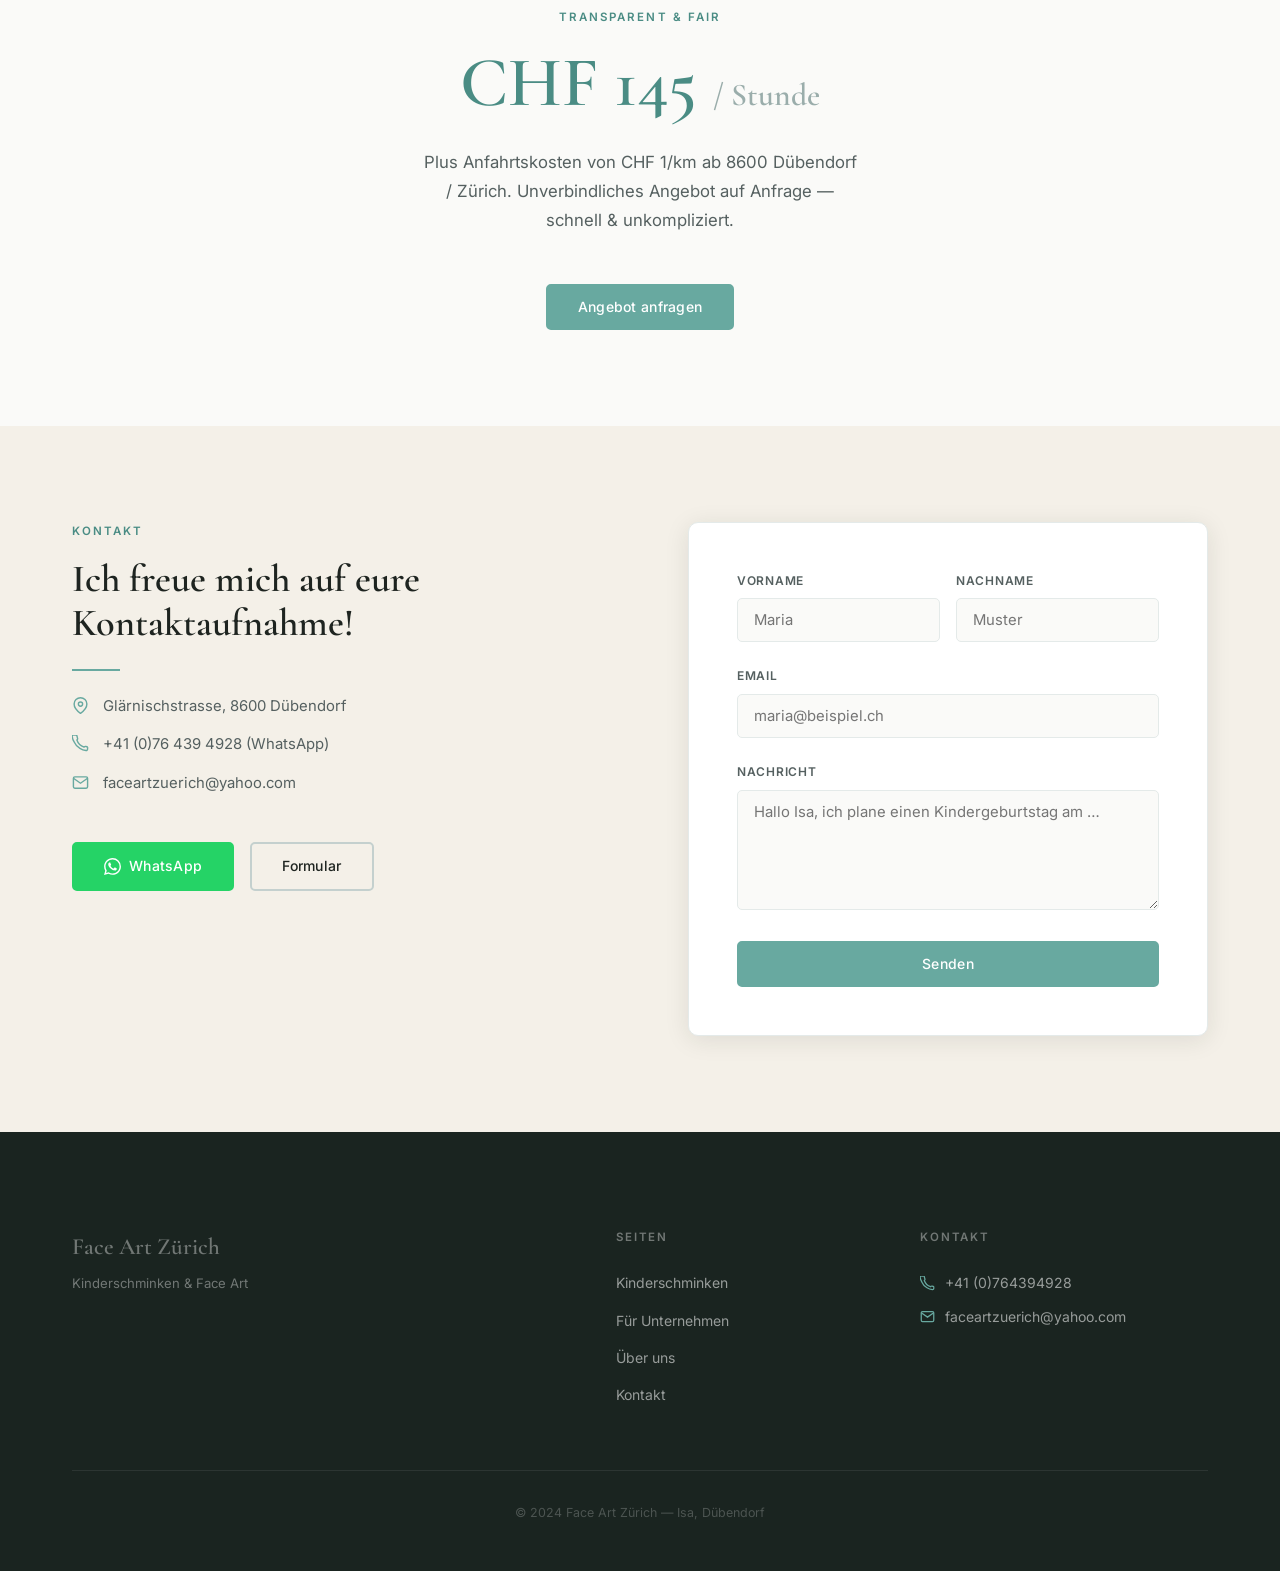
==== commit 793789f4: "Add inline JS for expandable gallery cards" ====
--- a/face-art-zuerich/index.html
+++ b/face-art-zuerich/index.html
@@ -389,5 +389,28 @@
   </a>
 
   <script src="src/js/main.js"></script>
+  <script>
+  (function() {
+    const cards = document.querySelectorAll('.expand-card');
+    if (cards.length) {
+      cards[0].classList.add('active');
+      cards.forEach((card, i) => {
+        card.style.opacity = '0';
+        card.style.transform = 'translateX(-60px)';
+        setTimeout(() => {
+          card.style.transition = 'flex-grow 0.7s cubic-bezier(0.25,0.1,0.25,1), box-shadow 0.7s ease, background-size 0.7s ease, border-color 0.3s ease, opacity 0.5s ease, transform 0.5s ease';
+          card.style.opacity = '1';
+          card.style.transform = 'translateX(0)';
+        }, 180 * i);
+        card.addEventListener('click', () => {
+          cards.forEach(c => {
+            if (c === card) c.classList.add('active');
+            else c.classList.remove('active');
+          });
+        });
+      });
+    }
+  })();
+  </script>
 </body>
 </html>
--- a/face-art-zuerich/src/css/main.css
+++ b/face-art-zuerich/src/css/main.css
@@ -2208,89 +2208,210 @@
   .contact-form { padding: var(--sp-4); }
 }
 
-/* ===== Gallery Mosaic ===== */
-.section--gallery { background: var(--bg); padding: 0; }
-.section--gallery .container { max-width: 100%; padding: 0; }
-.section--gallery .section__header { text-align: center; padding: 48px 24px 32px; max-width: 800px; margin: 0 auto; }
-
-.gallery-mosaic {
-  display: grid;
-  grid-template-columns: repeat(4, 1fr);
-  gap: 0;
-}
-
-.gallery-mosaic__item {
+/* ===== Expandable Gallery ===== */
+.section--expand-gallery {
+  background: #18181b;
+  padding: 0;
+}
+
+.expand-gallery {
+  max-width: 100%;
+  margin: 0 auto;
+}
+
+.expand-gallery__header {
+  text-align: center;
+  padding: 48px 24px 32px;
+  max-width: 600px;
+  margin: 0 auto;
+}
+
+.expand-gallery__header .section__label {
+  color: var(--mint);
+}
+
+.expand-gallery__header .section__title {
+  color: #fff;
+  font-size: clamp(2rem, 5vw, 3rem);
+  margin-bottom: 8px;
+}
+
+.expand-gallery__header .section__subtitle {
+  color: #9ca3af;
+  font-size: 1.05rem;
+}
+
+.expand-gallery__cards {
+  display: flex;
+  width: 100%;
+  max-width: 960px;
+  min-width: 0;
+  height: 420px;
+  margin: 0 auto;
+  align-items: stretch;
+  overflow: hidden;
+  position: relative;
+  padding: 0 24px 48px;
+  gap: 4px;
+}
+
+.expand-card {
+  min-width: 60px;
+  min-height: 100px;
+  margin: 0;
+  border-radius: 0;
+  border: 2px solid #292929;
+  cursor: pointer;
+  background-color: #18181b;
+  flex: 1 1 0%;
+  z-index: 1;
+  display: flex;
+  flex-direction: column;
+  justify-content: flex-end;
   position: relative;
   overflow: hidden;
-  aspect-ratio: 1 / 1;
-  cursor: pointer;
-}
-
-.gallery-mosaic__item--tall {
-  grid-row: span 2;
-  aspect-ratio: auto;
-}
-
-.gallery-mosaic__item--wide {
-  grid-column: span 2;
-  aspect-ratio: auto;
-}
-
-.gallery-mosaic__item img {
+  background-size: auto 120%;
+  background-position: center;
+  transition: flex-grow 0.7s cubic-bezier(0.25, 0.1, 0.25, 1),
+              box-shadow 0.7s ease,
+              background-size 0.7s ease,
+              border-color 0.3s ease;
+  will-change: flex-grow, box-shadow, background-size;
+}
+
+.expand-card.active {
+  flex: 7 1 0%;
+  z-index: 10;
+  border-color: #fff;
+  background-size: auto 100%;
+  box-shadow: 0 20px 60px rgba(0,0,0,0.5);
+}
+
+/* Shadow overlay */
+.expand-card__shadow {
+  position: absolute;
+  left: 0;
+  right: 0;
+  bottom: -40px;
+  height: 120px;
+  pointer-events: none;
+  box-shadow: inset 0 -120px 0px -120px #000, inset 0 -120px 0px -80px #000;
+  transition: all 0.7s ease;
+}
+
+.expand-card.active .expand-card__shadow {
+  bottom: 0;
+  box-shadow: inset 0 -120px 120px -120px #000, inset 0 -120px 120px -80px #000;
+}
+
+/* Label */
+.expand-card__label {
+  position: absolute;
+  left: 0;
+  right: 0;
+  bottom: 20px;
+  display: flex;
+  align-items: center;
+  justify-content: flex-start;
+  height: 48px;
+  z-index: 2;
+  pointer-events: none;
+  padding: 0 16px;
+  gap: 12px;
   width: 100%;
-  height: 100%;
-  object-fit: cover;
-  display: block;
-  transition: transform 0.4s ease, filter 0.4s ease;
-}
-
-.gallery-mosaic__item:hover img {
-  transform: scale(1.06);
-  filter: brightness(0.85);
-}
-
-.gallery-mosaic__overlay {
-  position: absolute;
-  inset: 0;
-  background: rgba(20,14,26,0.25);
+}
+
+.expand-card__icon {
+  min-width: 44px;
+  max-width: 44px;
+  height: 44px;
   display: flex;
   align-items: center;
   justify-content: center;
+  border-radius: 50%;
+  background: rgba(32,32,32,0.85);
+  backdrop-filter: blur(10px);
+  box-shadow: 0 1px 4px rgba(0,0,0,0.18);
+  border: 2px solid #444;
+  font-size: 1.2rem;
+  flex-shrink: 0;
+  flex-grow: 0;
+  transition: all 0.2s ease;
+}
+
+.expand-card__info {
+  color: #fff;
+  white-space: pre;
+  position: relative;
+}
+
+.expand-card__title {
+  font-weight: 700;
+  font-size: 1.15rem;
   opacity: 0;
-  transition: opacity 0.3s ease;
-}
-
-.gallery-mosaic__item:hover .gallery-mosaic__overlay {
+  transform: translateX(25px);
+  transition: all 0.7s ease;
+}
+
+.expand-card.active .expand-card__title {
   opacity: 1;
-}
-
-.gallery-mosaic__overlay span {
-  color: #fff;
-  font-family: var(--font-body);
-  font-size: 0.8rem;
-  font-weight: 600;
-  letter-spacing: 0.1em;
-  text-transform: uppercase;
-  text-shadow: 0 1px 4px rgba(0,0,0,0.5);
-}
-
+  transform: translateX(0);
+}
+
+.expand-card__desc {
+  font-size: 0.95rem;
+  color: #d1d5db;
+  opacity: 0;
+  transform: translateX(25px);
+  transition: all 0.7s ease;
+}
+
+.expand-card.active .expand-card__desc {
+  opacity: 1;
+  transform: translateX(0);
+}
+
+/* Entrance animation */
+@keyframes slideFadeIn {
+  0% { opacity: 0; transform: translateX(-60px); }
+  100% { opacity: 1; transform: translateX(0); }
+}
+
+@keyframes fadeInFromTop {
+  0% { opacity: 0; transform: translateY(-20px); }
+  100% { opacity: 1; transform: translateY(0); }
+}
+
+.expand-gallery__header .section__title {
+  animation: fadeInFromTop 0.8s ease-in-out forwards;
+}
+
+.expand-gallery__header .section__subtitle {
+  animation: fadeInFromTop 0.8s 0.3s ease-in-out forwards;
+  opacity: 0;
+}
+
+/* Responsive */
 @media (max-width: 768px) {
-  .gallery-mosaic {
-    grid-template-columns: repeat(3, 1fr);
+  .expand-gallery__cards {
+    height: 320px;
+    flex-direction: column;
+    padding: 0 16px 32px;
   }
-  .gallery-mosaic__item--wide {
-    grid-column: span 2;
+  .expand-card {
+    min-width: 100%;
+    min-height: 60px;
+    flex: 1 1 0%;
   }
+  .expand-card.active {
+    flex: 4 1 0%;
+  }
 }
 
 @media (max-width: 480px) {
-  .gallery-mosaic {
-    grid-template-columns: repeat(2, 1fr);
+  .expand-gallery__cards {
+    height: 280px;
   }
-  .gallery-mosaic__item--wide {
-    grid-column: span 1;
-  }
-  .gallery-mosaic__item--tall {
-    grid-row: span 1;
-  }
-}
+  .expand-card__title { font-size: 1rem; }
+  .expand-card__desc { font-size: 0.85rem; }
+}
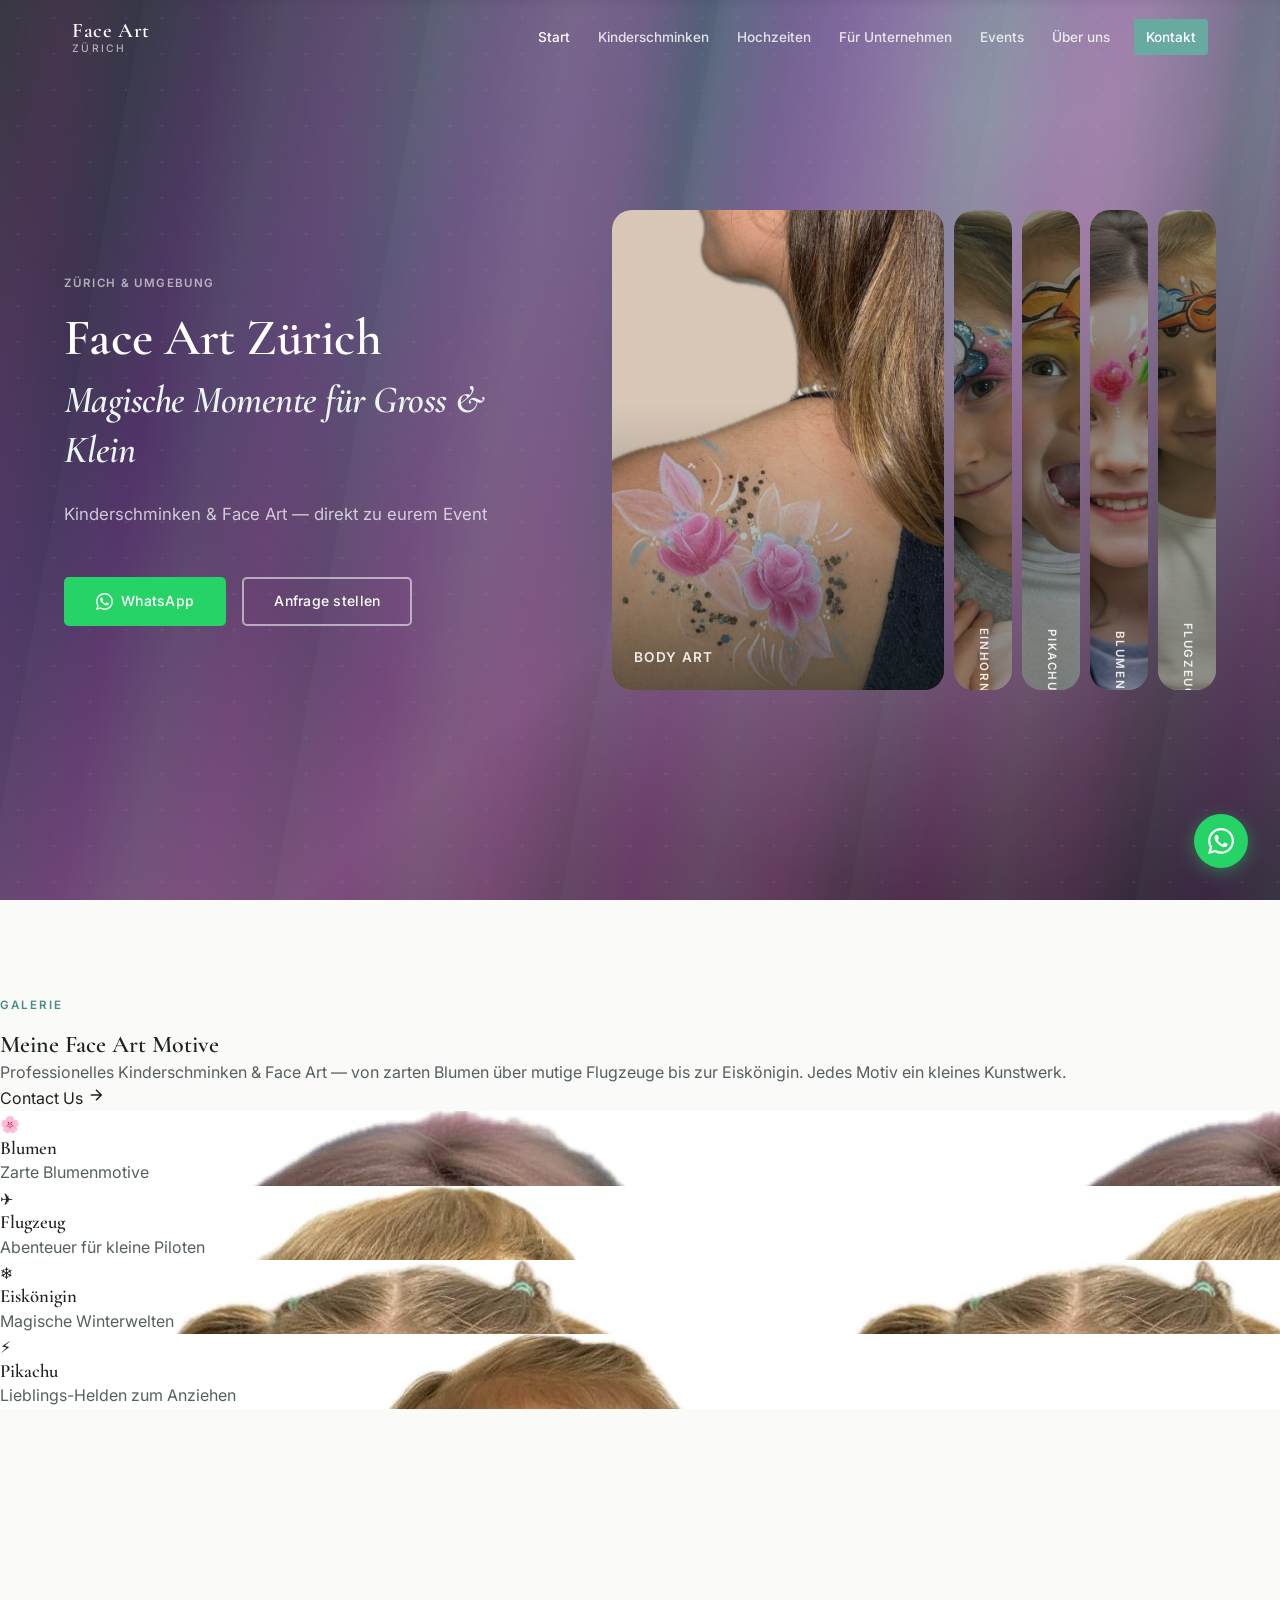
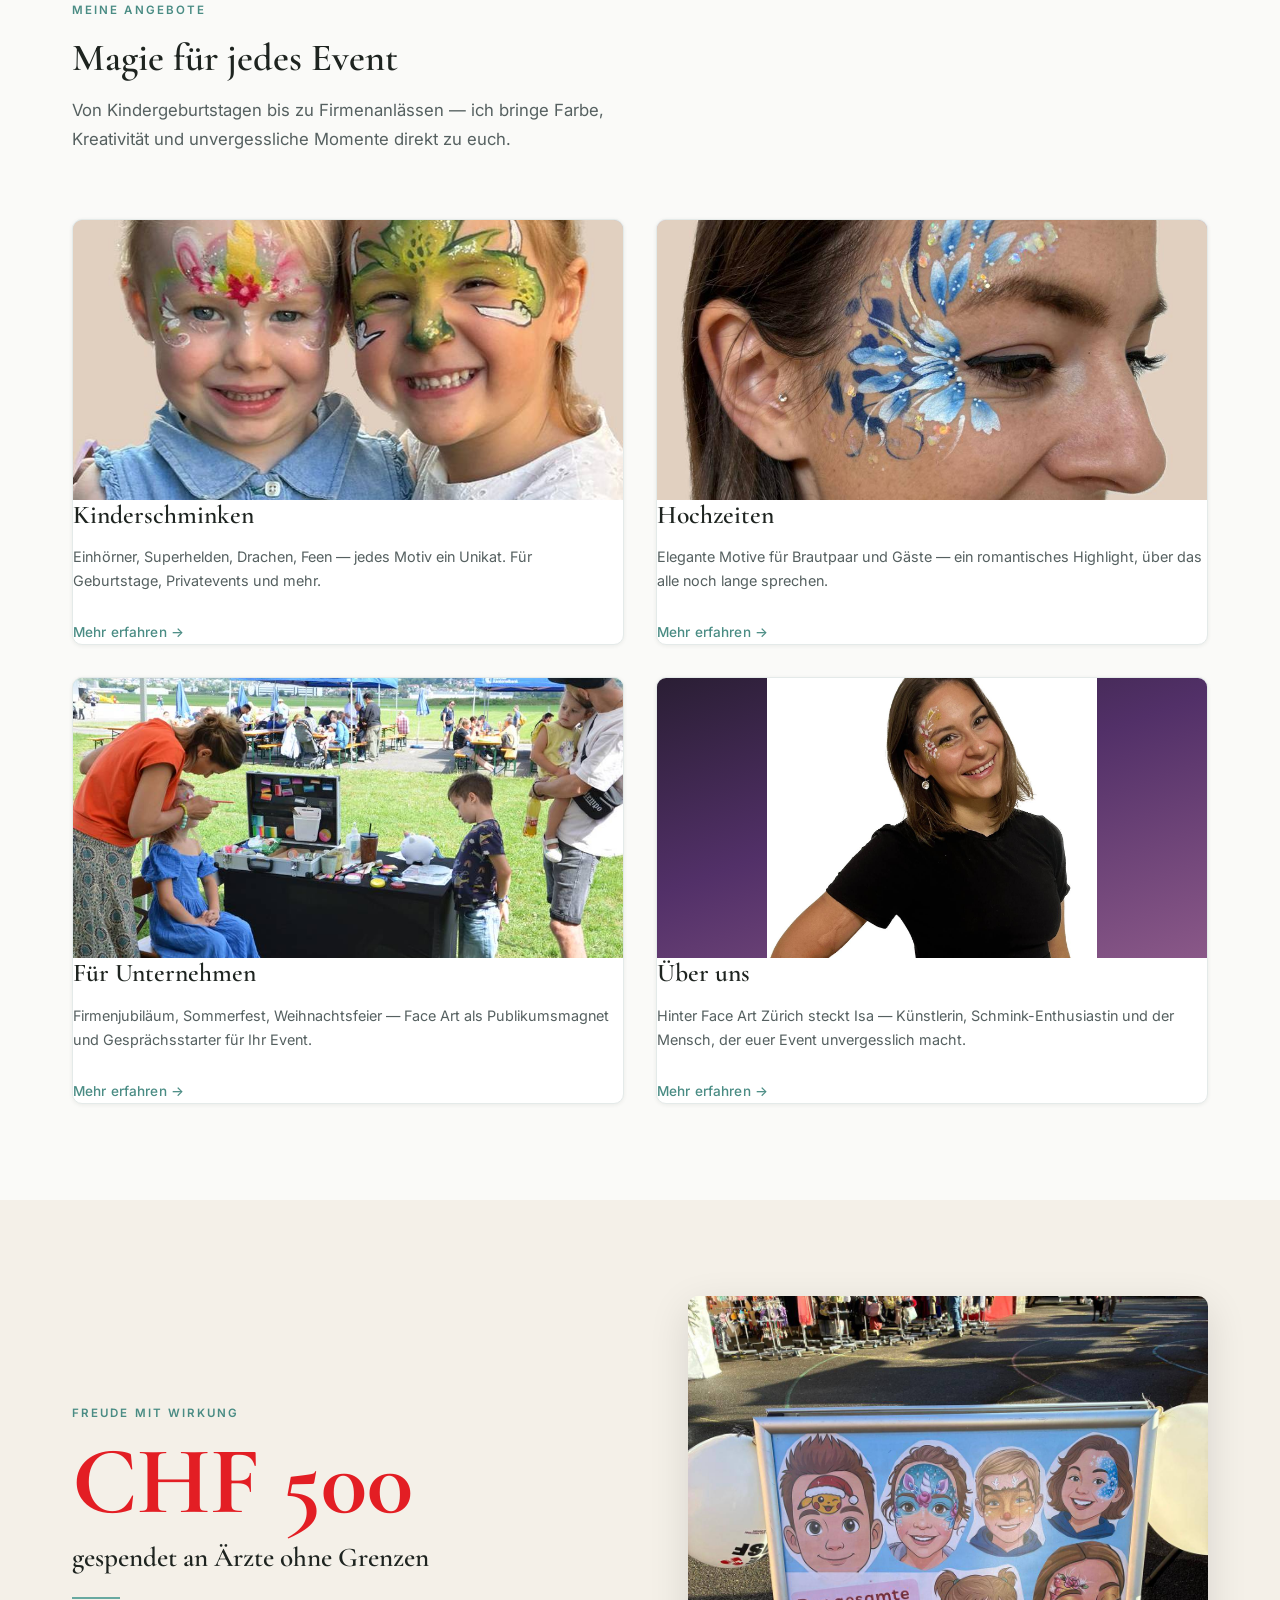
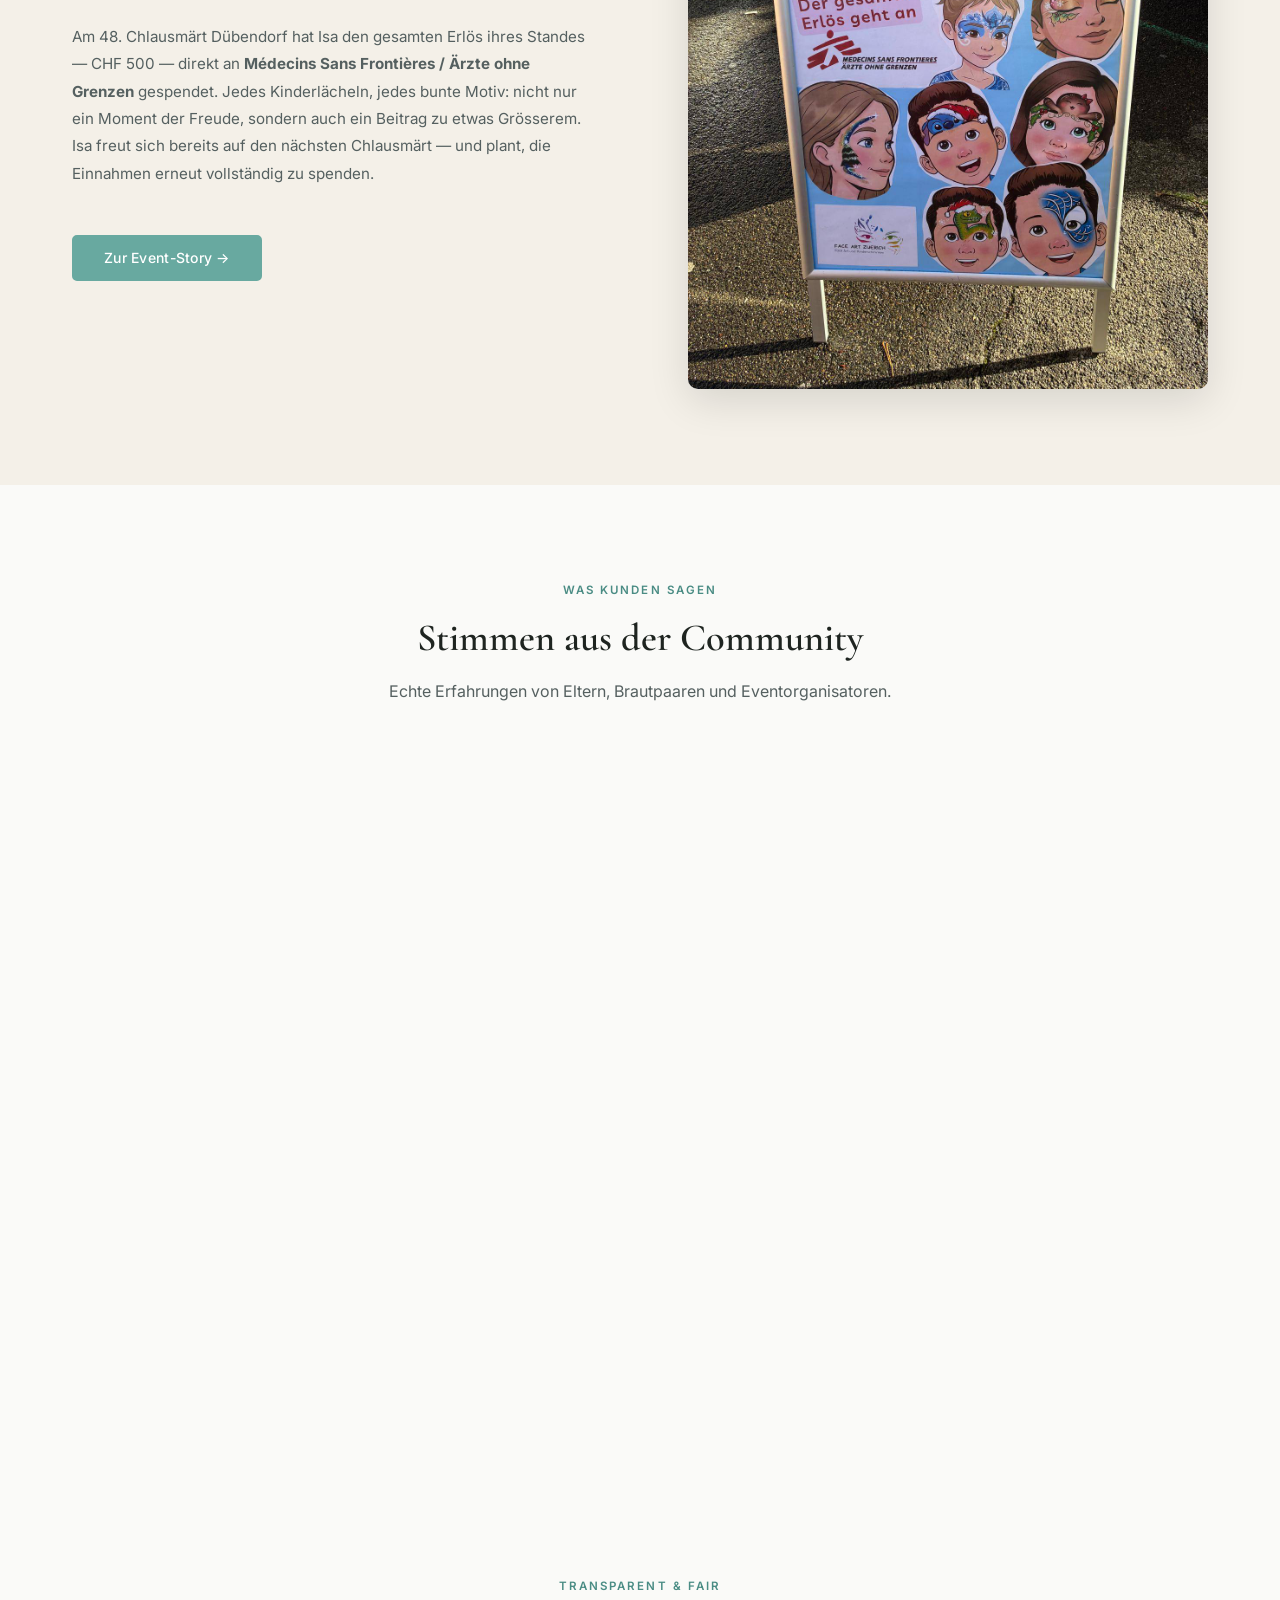
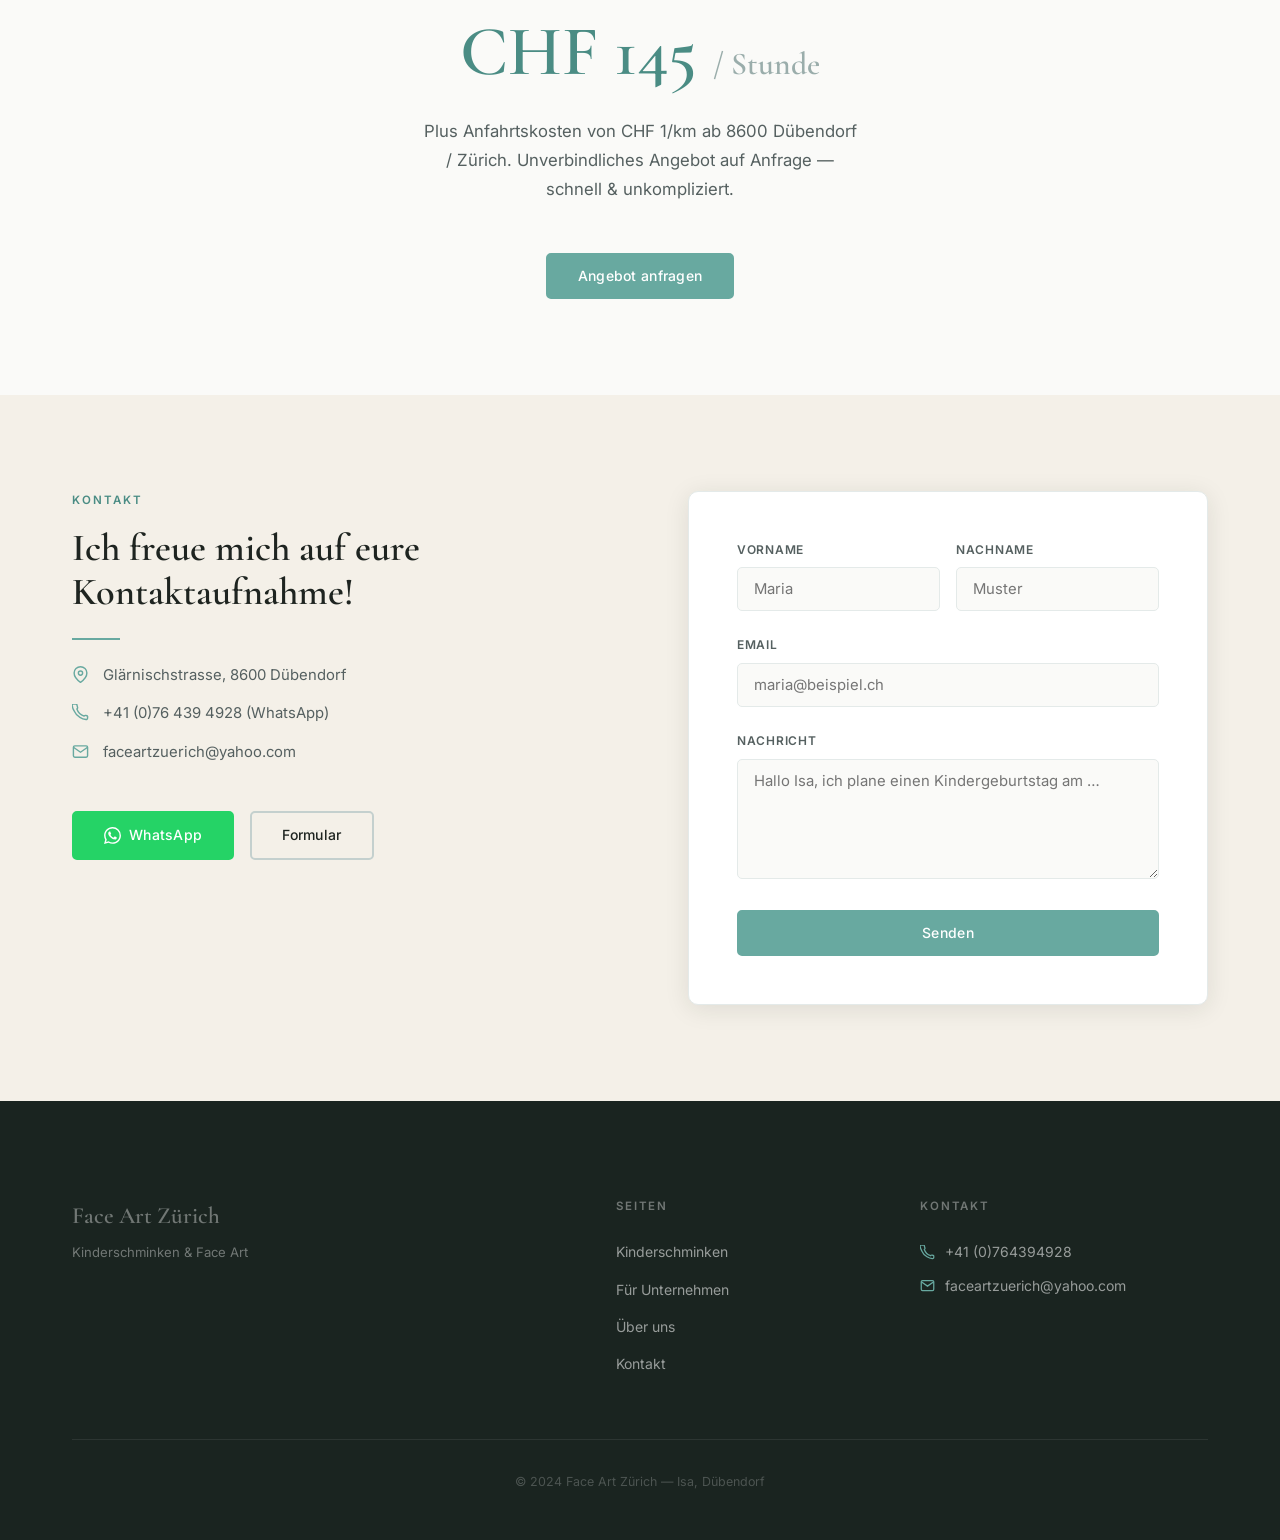
==== commit ddfec5c2: "Landing accordion: left text + right image panels" ====
--- a/face-art-zuerich/index.html
+++ b/face-art-zuerich/index.html
@@ -101,52 +101,52 @@
     </section>
 
 
-        <!-- ========== EXPANDABLE GALLERY ========== -->
-    <section class="section section--expand-gallery" id="galerie">
-      <div class="expand-gallery">
-        <div class="expand-gallery__header">
+            <!-- ========== LANDING ACCORDION ========== -->
+    <section class="section section--landing-accordion" id="galerie">
+      <div class="landing-accordion">
+        <!-- Left Side: Text + CTA -->
+        <div class="landing-accordion__left">
           <span class="section__label">Galerie</span>
-          <h2 class="section__title">Meine Face Art Motive</h2>
-          <p class="section__subtitle">Klicke auf ein Motiv, um es zu entdecken.</p>
-        </div>
-        <div class="expand-gallery__cards" id="expandCards">
-          <div class="expand-card" data-index="0" style="background-image: url('src/images/gallery/1-blumen.jpg')">
-            <div class="expand-card__shadow"></div>
-            <div class="expand-card__label">
-              <div class="expand-card__icon">🌸</div>
-              <div class="expand-card__info">
-                <div class="expand-card__title">Blumen</div>
-                <div class="expand-card__desc">Zarte Blumenmotive</div>
-              </div>
-            </div>
-          </div>
-          <div class="expand-card" data-index="1" style="background-image: url('src/images/gallery/4-flugi.jpg')">
-            <div class="expand-card__shadow"></div>
-            <div class="expand-card__label">
-              <div class="expand-card__icon">✈️</div>
-              <div class="expand-card__info">
-                <div class="expand-card__title">Flugzeug</div>
-                <div class="expand-card__desc">Abenteuerliche Flugmotive</div>
-              </div>
-            </div>
-          </div>
-          <div class="expand-card" data-index="2" style="background-image: url('src/images/gallery/2-eiskoenigin.jpg')">
-            <div class="expand-card__shadow"></div>
-            <div class="expand-card__label">
-              <div class="expand-card__icon">❄️</div>
-              <div class="expand-card__info">
-                <div class="expand-card__title">Eiskönigin</div>
-                <div class="expand-card__desc">Magische Winterwelten</div>
-              </div>
-            </div>
-          </div>
-          <div class="expand-card" data-index="3" style="background-image: url('src/images/gallery/5-pikachu.jpg')">
-            <div class="expand-card__shadow"></div>
-            <div class="expand-card__label">
-              <div class="expand-card__icon">⚡</div>
-              <div class="expand-card__info">
-                <div class="expand-card__title">Pikachu</div>
-                <div class="expand-card__desc">Lieblings-Helden</div>
+          <h2 class="landing-accordion__title">Meine Face Art Motive</h2>
+          <p class="landing-accordion__desc">Professionelles Kinderschminken & Face Art — von zarten Blumen über mutige Flugzeuge bis zur Eiskönigin. Jedes Motiv ein kleines Kunstwerk.</p>
+          <a href="kontakt.html" class="landing-accordion__cta">
+            <span>Contact Us</span>
+            <svg width="18" height="18" viewBox="0 0 24 24" fill="none" stroke="currentColor" stroke-width="2"><path d="M5 12h14M12 5l7 7-7 7"/></svg>
+          </a>
+        </div>
+        <!-- Right Side: Image Accordion -->
+        <div class="landing-accordion__right">
+          <div class="landing-accordion__panels" id="accordionPanels">
+            <div class="accordion-panel active" data-index="0" style="background-image:url('src/images/gallery/1-blumen.jpg')">
+              <div class="accordion-panel__overlay"></div>
+              <div class="accordion-panel__content">
+                <span class="accordion-panel__tag">🌸</span>
+                <h3>Blumen</h3>
+                <p>Zarte Blumenmotive</p>
+              </div>
+            </div>
+            <div class="accordion-panel" data-index="1" style="background-image:url('src/images/gallery/4-flugi.jpg')">
+              <div class="accordion-panel__overlay"></div>
+              <div class="accordion-panel__content">
+                <span class="accordion-panel__tag">✈️</span>
+                <h3>Flugzeug</h3>
+                <p>Abenteuer für kleine Piloten</p>
+              </div>
+            </div>
+            <div class="accordion-panel" data-index="2" style="background-image:url('src/images/gallery/2-eiskoenigin.jpg')">
+              <div class="accordion-panel__overlay"></div>
+              <div class="accordion-panel__content">
+                <span class="accordion-panel__tag">❄️</span>
+                <h3>Eiskönigin</h3>
+                <p>Magische Winterwelten</p>
+              </div>
+            </div>
+            <div class="accordion-panel" data-index="3" style="background-image:url('src/images/gallery/5-pikachu.jpg')">
+              <div class="accordion-panel__overlay"></div>
+              <div class="accordion-panel__content">
+                <span class="accordion-panel__tag">⚡</span>
+                <h3>Pikachu</h3>
+                <p>Lieblings-Helden zum Anziehen</p>
               </div>
             </div>
           </div>
@@ -391,22 +391,16 @@
   <script src="src/js/main.js"></script>
   <script>
   (function() {
-    const cards = document.querySelectorAll('.expand-card');
-    if (cards.length) {
-      cards[0].classList.add('active');
-      cards.forEach((card, i) => {
-        card.style.opacity = '0';
-        card.style.transform = 'translateX(-60px)';
-        setTimeout(() => {
-          card.style.transition = 'flex-grow 0.7s cubic-bezier(0.25,0.1,0.25,1), box-shadow 0.7s ease, background-size 0.7s ease, border-color 0.3s ease, opacity 0.5s ease, transform 0.5s ease';
-          card.style.opacity = '1';
-          card.style.transform = 'translateX(0)';
-        }, 180 * i);
-        card.addEventListener('click', () => {
-          cards.forEach(c => {
-            if (c === card) c.classList.add('active');
-            else c.classList.remove('active');
-          });
+    const panels = document.querySelectorAll('.accordion-panel');
+    if (panels.length) {
+      panels.forEach((panel, i) => {
+        panel.addEventListener('mouseenter', () => {
+          panels.forEach(p => p.classList.remove('active'));
+          panel.classList.add('active');
+        });
+        panel.addEventListener('click', () => {
+          panels.forEach(p => p.classList.remove('active'));
+          panel.classList.add('active');
         });
       });
     }
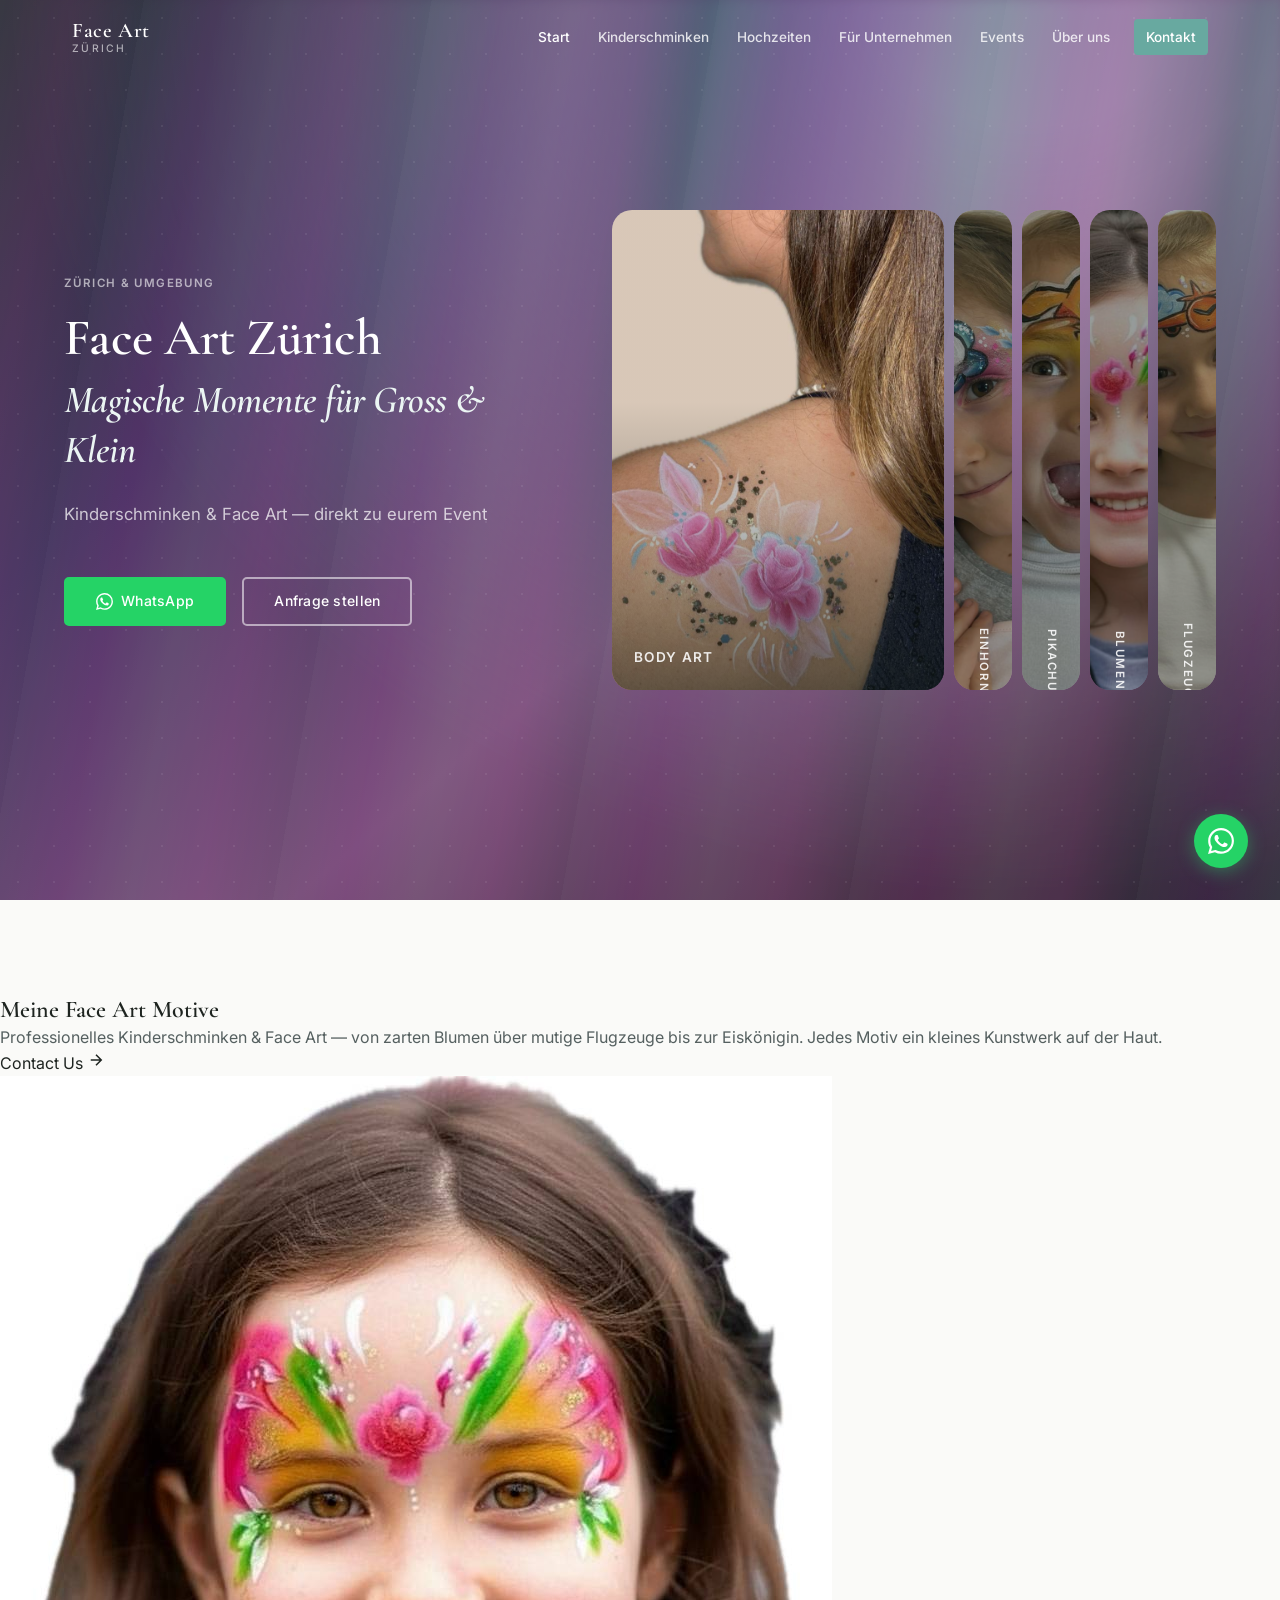
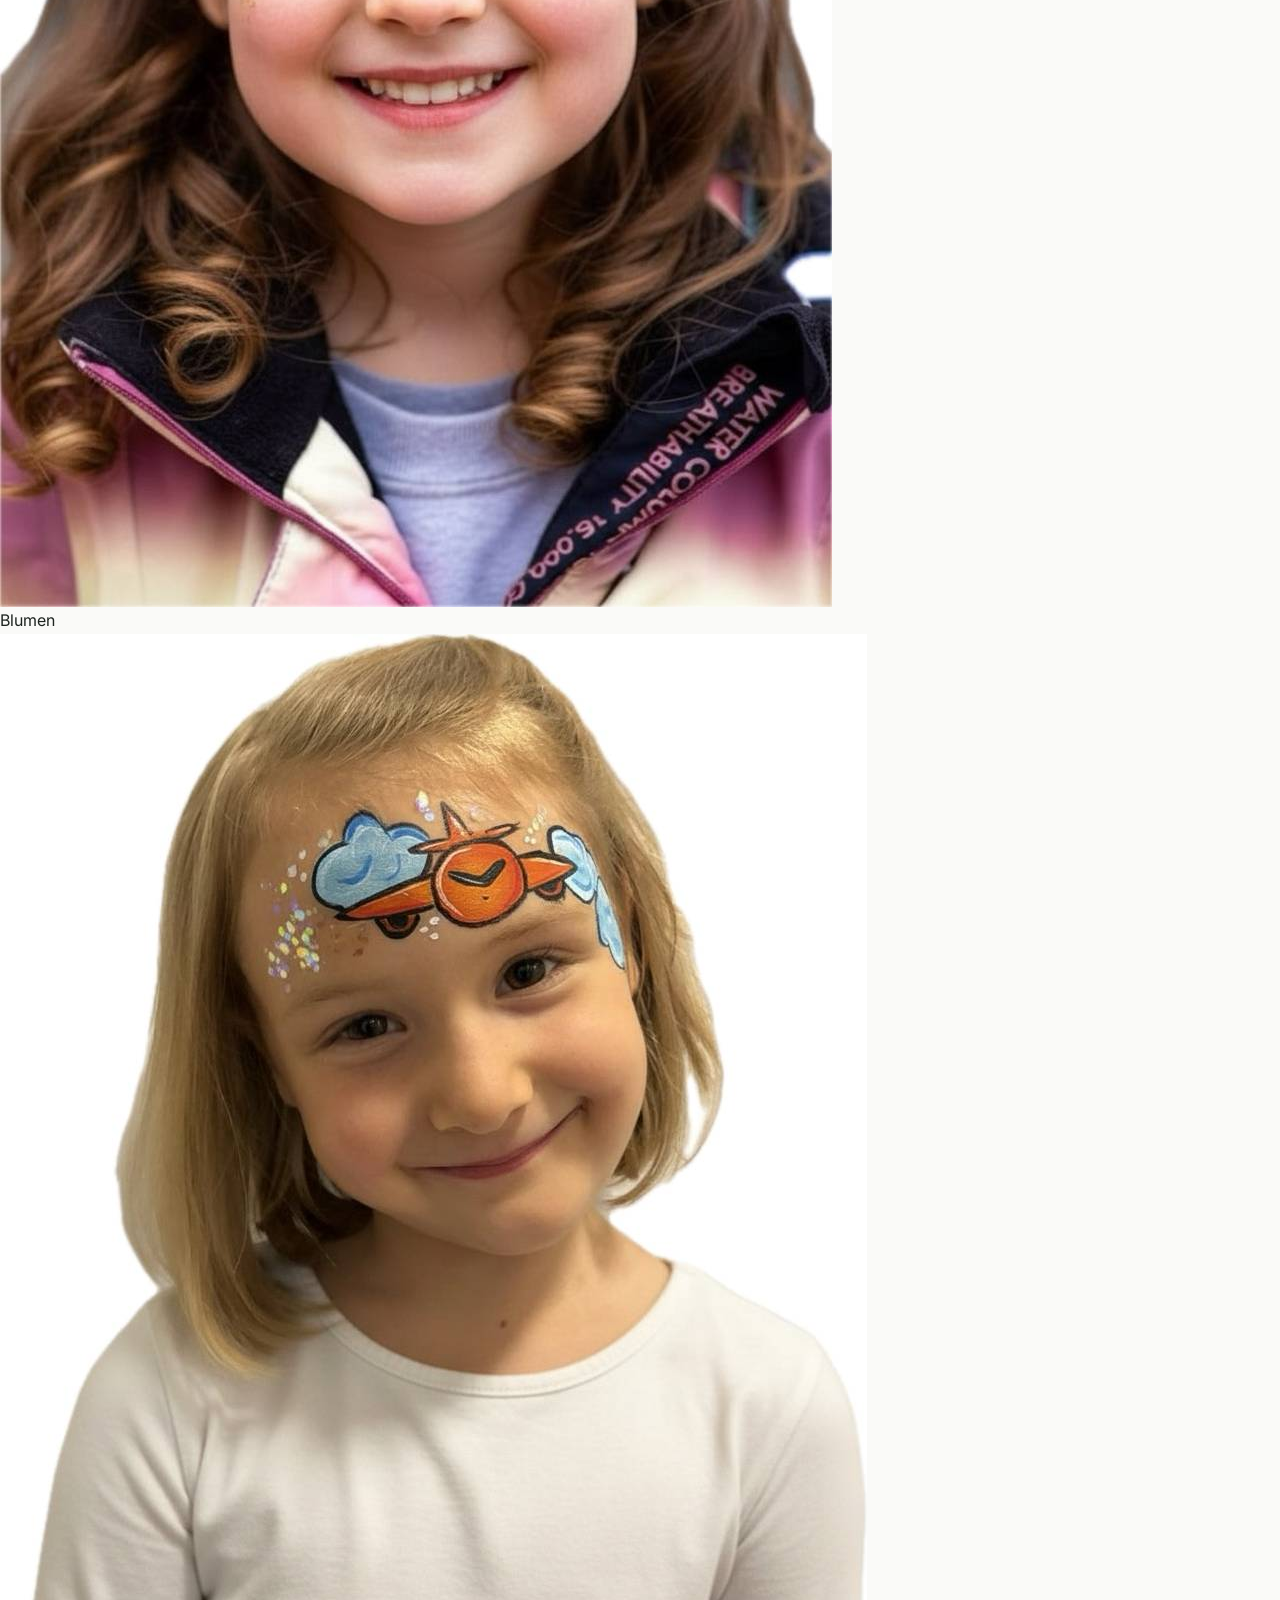
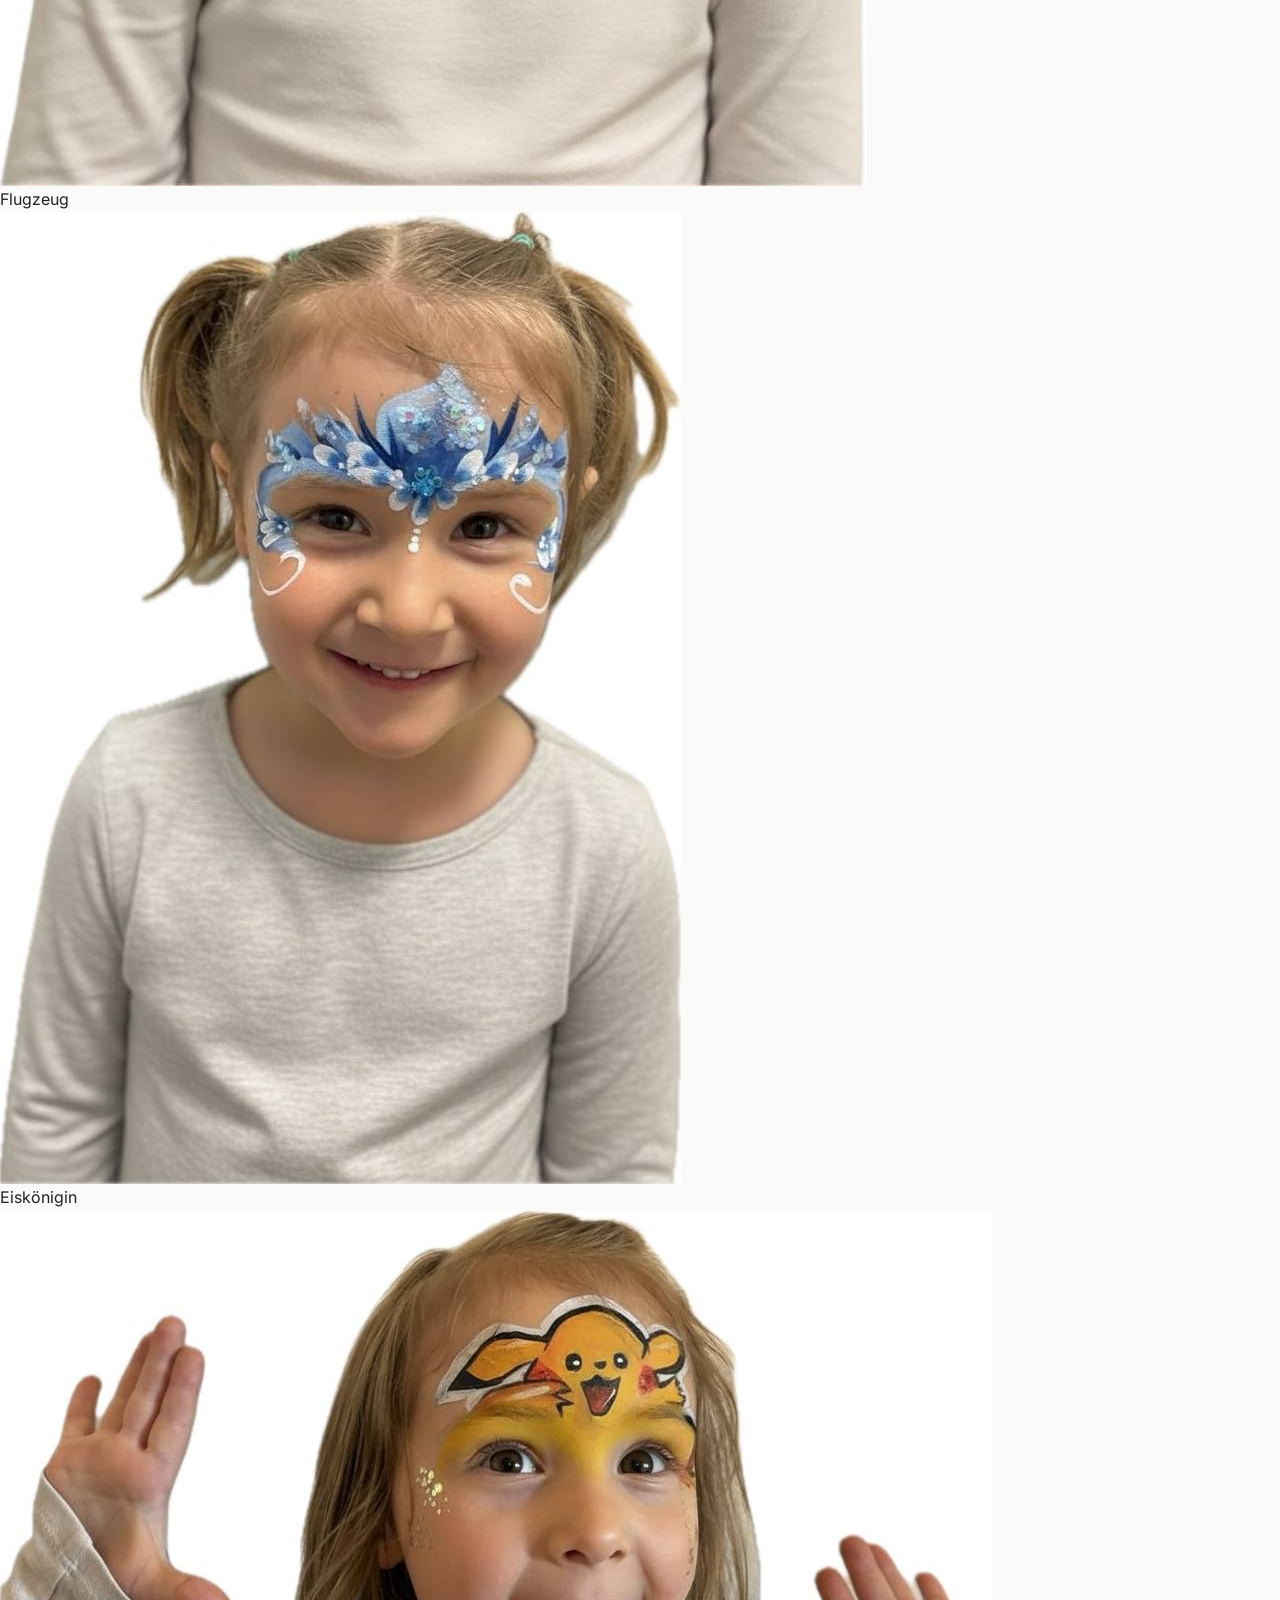
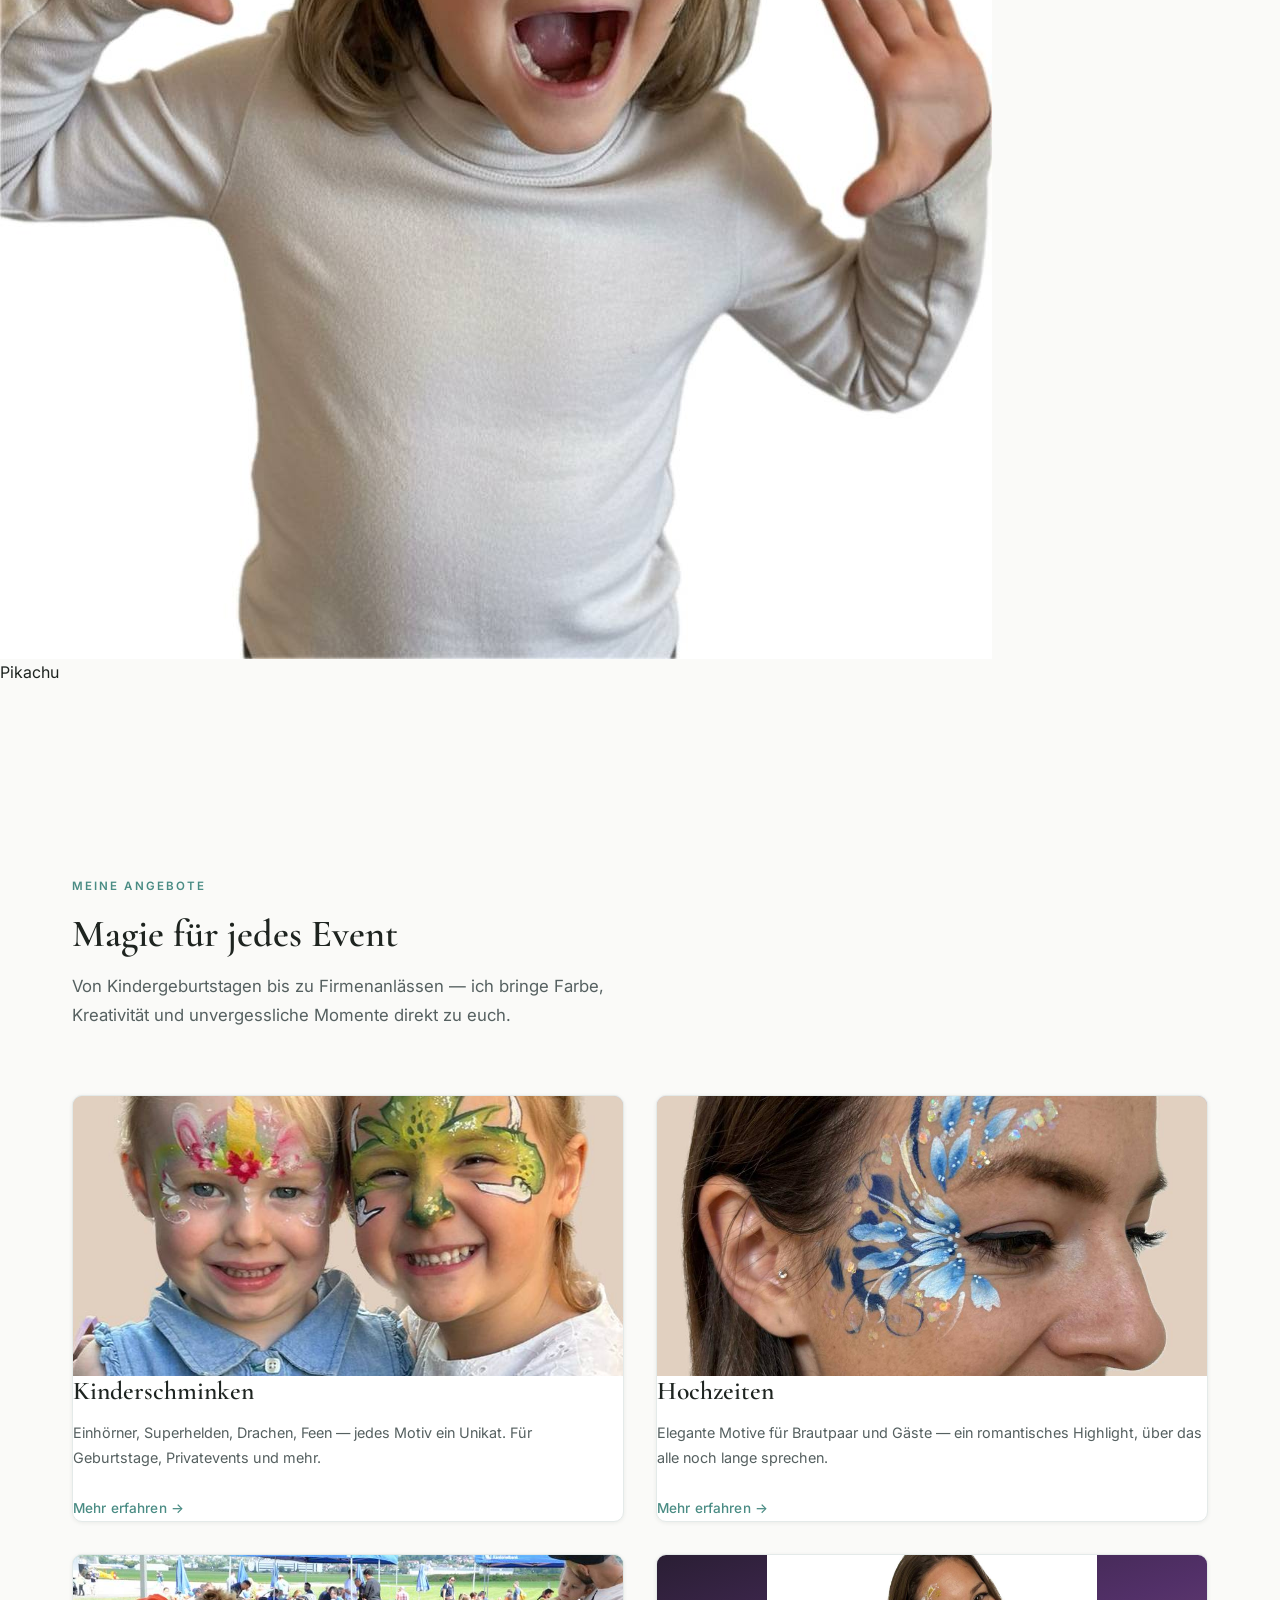
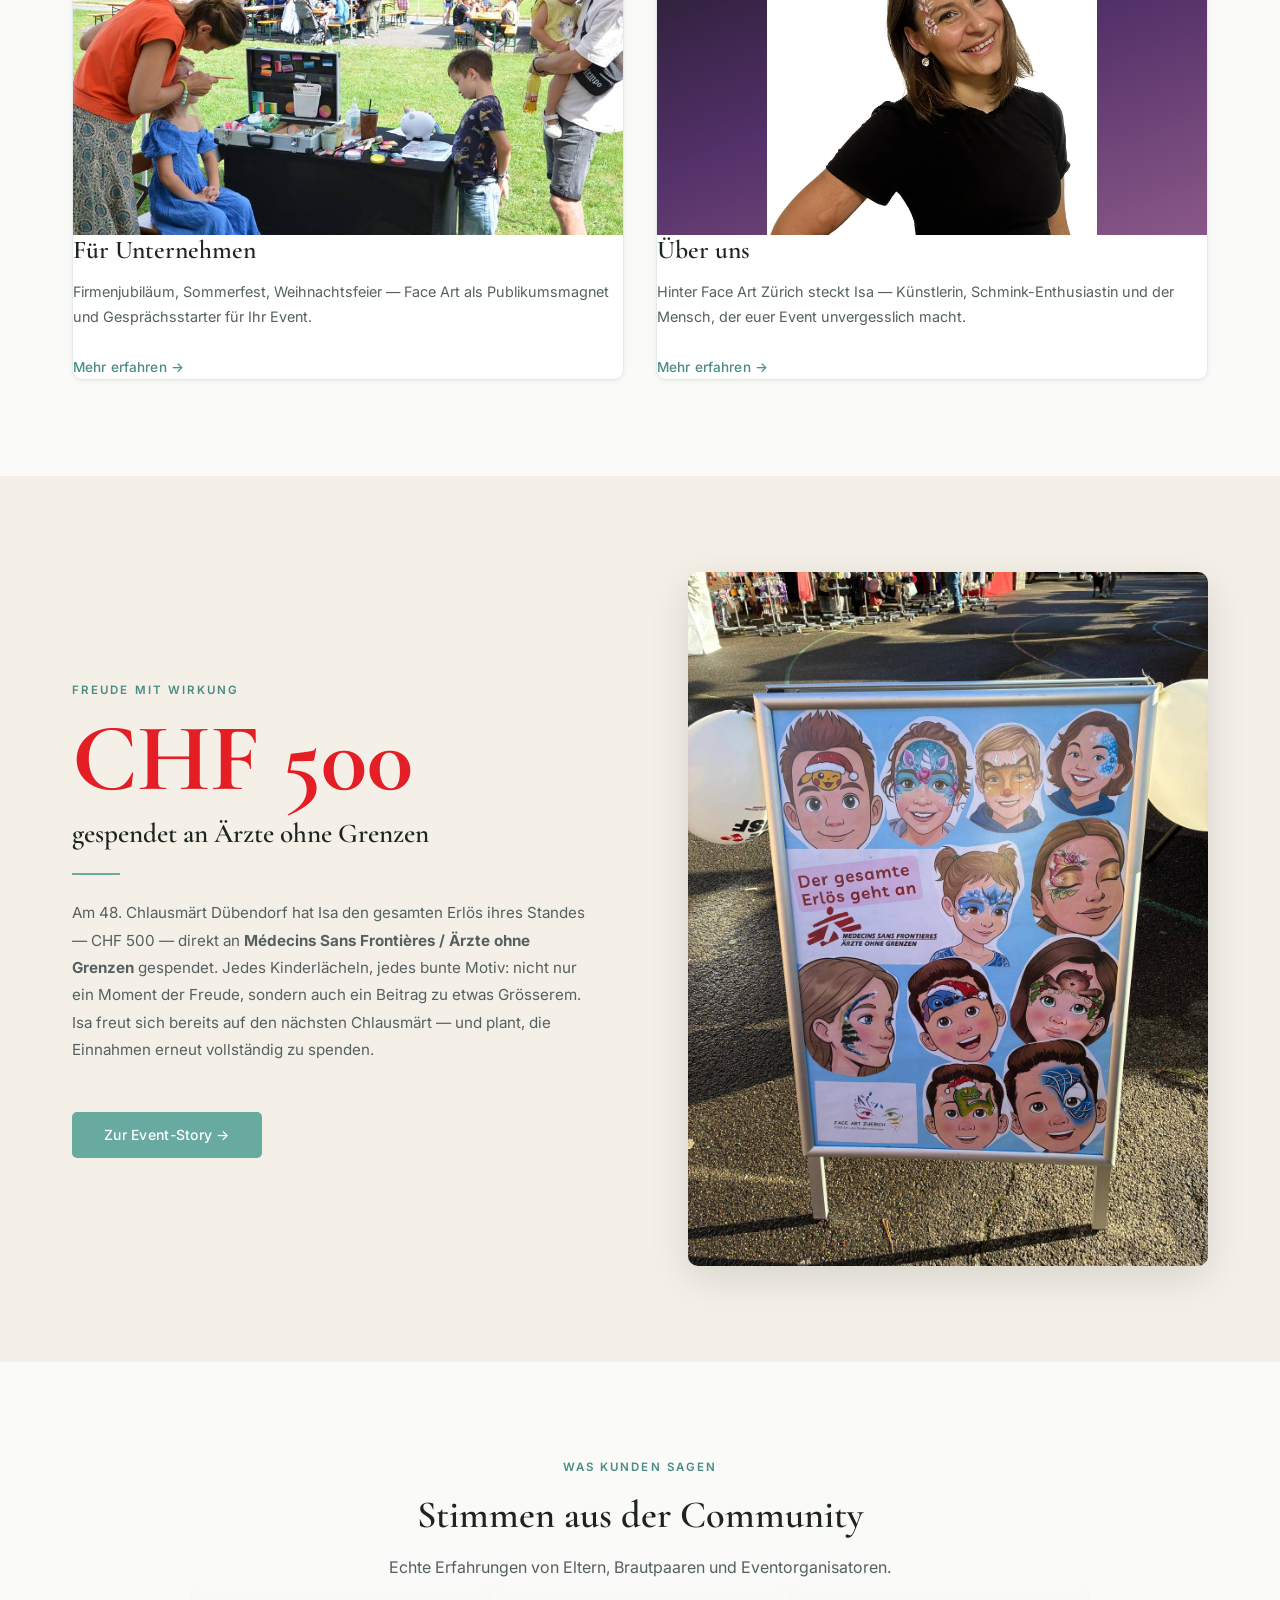
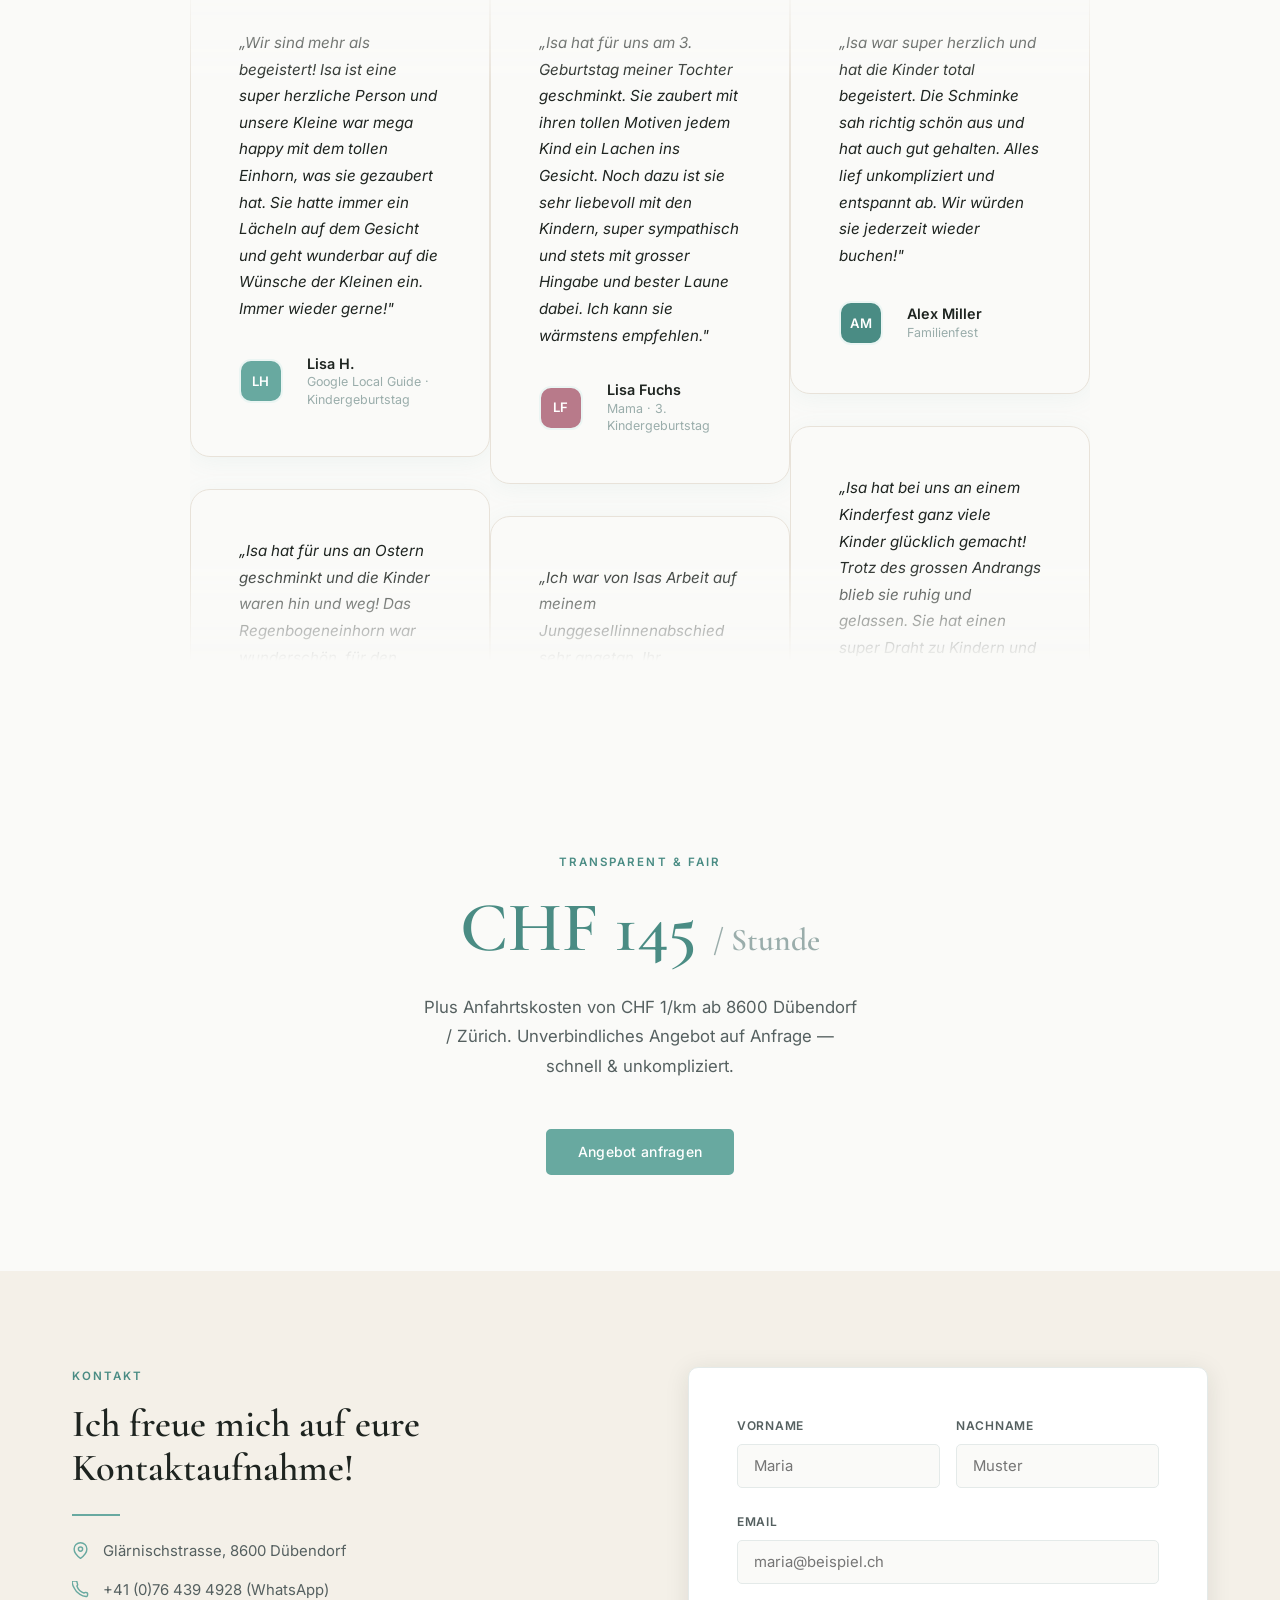
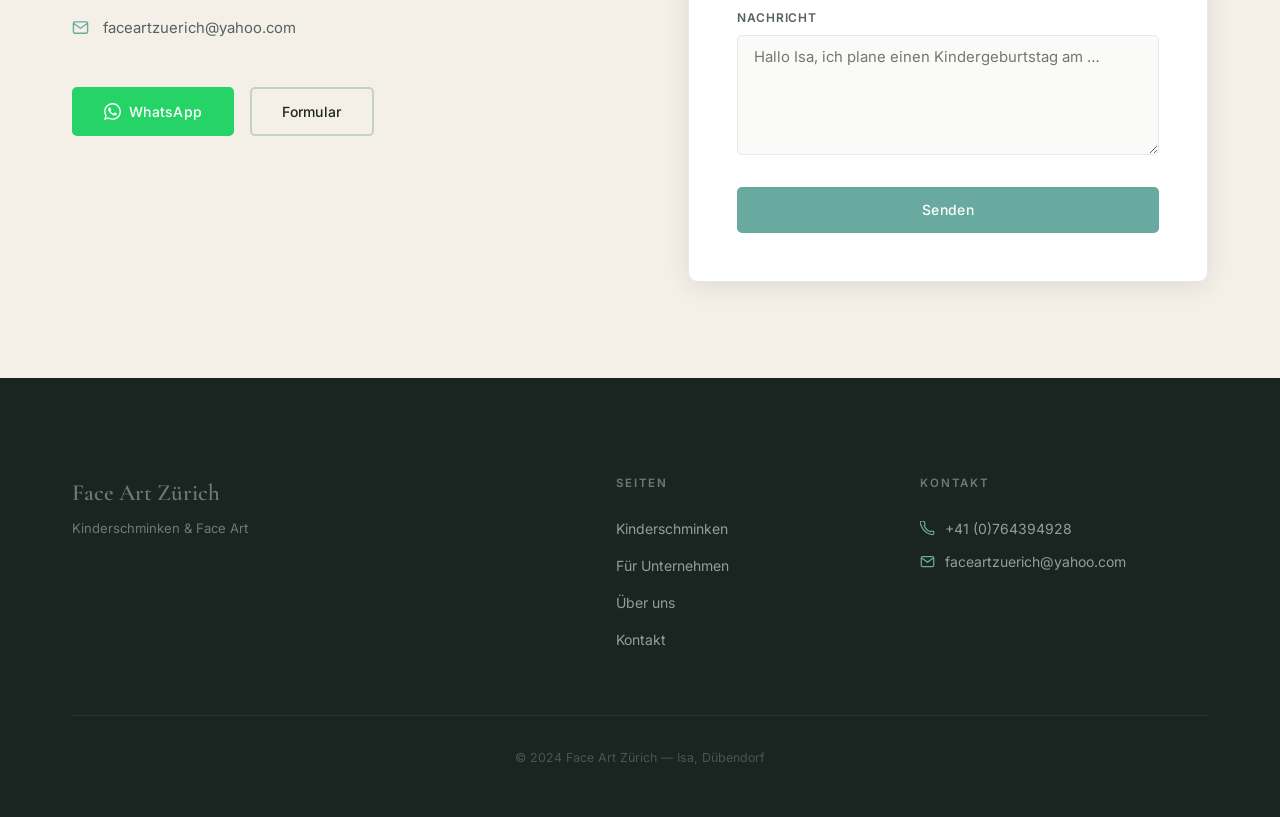
==== commit eeba1506: "Image accordion: rounded panels with vertical/horizontal labels" ====
--- a/face-art-zuerich/index.html
+++ b/face-art-zuerich/index.html
@@ -101,54 +101,39 @@
     </section>
 
 
-            <!-- ========== LANDING ACCORDION ========== -->
-    <section class="section section--landing-accordion" id="galerie">
-      <div class="landing-accordion">
-        <!-- Left Side: Text + CTA -->
-        <div class="landing-accordion__left">
-          <span class="section__label">Galerie</span>
-          <h2 class="landing-accordion__title">Meine Face Art Motive</h2>
-          <p class="landing-accordion__desc">Professionelles Kinderschminken & Face Art — von zarten Blumen über mutige Flugzeuge bis zur Eiskönigin. Jedes Motiv ein kleines Kunstwerk.</p>
-          <a href="kontakt.html" class="landing-accordion__cta">
+                <!-- ========== IMAGE ACCORDION ========== -->
+    <section class="section section--img-accordion">
+      <div class="img-accordion-wrap">
+        <!-- Left: Text -->
+        <div class="img-accordion__text">
+          <h2 class="img-accordion__title">Meine Face Art Motive</h2>
+          <p class="img-accordion__desc">Professionelles Kinderschminken & Face Art — von zarten Blumen über mutige Flugzeuge bis zur Eiskönigin. Jedes Motiv ein kleines Kunstwerk auf der Haut.</p>
+          <a href="kontakt.html" class="img-accordion__cta">
             <span>Contact Us</span>
             <svg width="18" height="18" viewBox="0 0 24 24" fill="none" stroke="currentColor" stroke-width="2"><path d="M5 12h14M12 5l7 7-7 7"/></svg>
           </a>
         </div>
-        <!-- Right Side: Image Accordion -->
-        <div class="landing-accordion__right">
-          <div class="landing-accordion__panels" id="accordionPanels">
-            <div class="accordion-panel active" data-index="0" style="background-image:url('src/images/gallery/1-blumen.jpg')">
-              <div class="accordion-panel__overlay"></div>
-              <div class="accordion-panel__content">
-                <span class="accordion-panel__tag">🌸</span>
-                <h3>Blumen</h3>
-                <p>Zarte Blumenmotive</p>
-              </div>
-            </div>
-            <div class="accordion-panel" data-index="1" style="background-image:url('src/images/gallery/4-flugi.jpg')">
-              <div class="accordion-panel__overlay"></div>
-              <div class="accordion-panel__content">
-                <span class="accordion-panel__tag">✈️</span>
-                <h3>Flugzeug</h3>
-                <p>Abenteuer für kleine Piloten</p>
-              </div>
-            </div>
-            <div class="accordion-panel" data-index="2" style="background-image:url('src/images/gallery/2-eiskoenigin.jpg')">
-              <div class="accordion-panel__overlay"></div>
-              <div class="accordion-panel__content">
-                <span class="accordion-panel__tag">❄️</span>
-                <h3>Eiskönigin</h3>
-                <p>Magische Winterwelten</p>
-              </div>
-            </div>
-            <div class="accordion-panel" data-index="3" style="background-image:url('src/images/gallery/5-pikachu.jpg')">
-              <div class="accordion-panel__overlay"></div>
-              <div class="accordion-panel__content">
-                <span class="accordion-panel__tag">⚡</span>
-                <h3>Pikachu</h3>
-                <p>Lieblings-Helden zum Anziehen</p>
-              </div>
-            </div>
+        <!-- Right: Accordion Panels -->
+        <div class="img-accordion__panels" id="imgAccordionPanels">
+          <div class="img-acc-panel active" data-index="0">
+            <img src="src/images/gallery/1-blumen.jpg" alt="Blumen Face Art" loading="lazy">
+            <div class="img-acc-panel__overlay"></div>
+            <span class="img-acc-panel__label">Blumen</span>
+          </div>
+          <div class="img-acc-panel" data-index="1">
+            <img src="src/images/gallery/4-flugi.jpg" alt="Flugzeug Face Art" loading="lazy">
+            <div class="img-acc-panel__overlay"></div>
+            <span class="img-acc-panel__label">Flugzeug</span>
+          </div>
+          <div class="img-acc-panel" data-index="2">
+            <img src="src/images/gallery/2-eiskoenigin.jpg" alt="Eiskönigin Face Art" loading="lazy">
+            <div class="img-acc-panel__overlay"></div>
+            <span class="img-acc-panel__label">Eiskönigin</span>
+          </div>
+          <div class="img-acc-panel" data-index="3">
+            <img src="src/images/gallery/5-pikachu.jpg" alt="Pikachu Face Art" loading="lazy">
+            <div class="img-acc-panel__overlay"></div>
+            <span class="img-acc-panel__label">Pikachu</span>
           </div>
         </div>
       </div>
@@ -391,14 +376,10 @@
   <script src="src/js/main.js"></script>
   <script>
   (function() {
-    const panels = document.querySelectorAll('.accordion-panel');
+    const panels = document.querySelectorAll('.img-acc-panel');
     if (panels.length) {
-      panels.forEach((panel, i) => {
+      panels.forEach((panel) => {
         panel.addEventListener('mouseenter', () => {
-          panels.forEach(p => p.classList.remove('active'));
-          panel.classList.add('active');
-        });
-        panel.addEventListener('click', () => {
           panels.forEach(p => p.classList.remove('active'));
           panel.classList.add('active');
         });
--- a/face-art-zuerich/src/css/main.css
+++ b/face-art-zuerich/src/css/main.css
@@ -2208,210 +2208,188 @@
   .contact-form { padding: var(--sp-4); }
 }
 
-/* ===== Expandable Gallery ===== */
-.section--expand-gallery {
-  background: #18181b;
+/* ===== Landing Accordion ===== */
+.section--landing-accordion {
+  background: #0f0f12;
   padding: 0;
 }
 
-.expand-gallery {
-  max-width: 100%;
+.landing-accordion {
+  display: flex;
+  align-items: stretch;
+  max-width: 1200px;
   margin: 0 auto;
-}
-
-.expand-gallery__header {
-  text-align: center;
-  padding: 48px 24px 32px;
-  max-width: 600px;
-  margin: 0 auto;
-}
-
-.expand-gallery__header .section__label {
+  min-height: 520px;
+}
+
+/* Left side */
+.landing-accordion__left {
+  flex: 0 0 42%;
+  display: flex;
+  flex-direction: column;
+  justify-content: center;
+  padding: 60px 48px;
+  background: #0f0f12;
+}
+
+.landing-accordion__left .section__label {
   color: var(--mint);
-}
-
-.expand-gallery__header .section__title {
+  margin-bottom: 12px;
+}
+
+.landing-accordion__title {
+  font-family: var(--font-heading);
+  font-size: clamp(2rem, 4.5vw, 3.2rem);
   color: #fff;
-  font-size: clamp(2rem, 5vw, 3rem);
-  margin-bottom: 8px;
-}
-
-.expand-gallery__header .section__subtitle {
+  font-weight: 700;
+  line-height: 1.15;
+  margin-bottom: 16px;
+}
+
+.landing-accordion__desc {
   color: #9ca3af;
   font-size: 1.05rem;
-}
-
-.expand-gallery__cards {
-  display: flex;
+  line-height: 1.7;
+  margin-bottom: 32px;
+  max-width: 440px;
+}
+
+.landing-accordion__cta {
+  display: inline-flex;
+  align-items: center;
+  gap: 10px;
+  background: var(--mint);
+  color: #fff;
+  padding: 14px 28px;
+  border-radius: 50px;
+  font-weight: 600;
+  font-size: 0.95rem;
+  text-decoration: none;
+  transition: background 0.3s ease, transform 0.2s ease;
+  width: fit-content;
+}
+
+.landing-accordion__cta:hover {
+  background: var(--mint-dark);
+  transform: translateY(-1px);
+}
+
+/* Right side */
+.landing-accordion__right {
+  flex: 1 1 0%;
+  display: flex;
+  align-items: center;
+  justify-content: center;
+  padding: 32px 24px;
+  background: #0f0f12;
+}
+
+.landing-accordion__panels {
+  display: flex;
+  flex-direction: row;
+  align-items: stretch;
+  gap: 8px;
   width: 100%;
-  max-width: 960px;
-  min-width: 0;
-  height: 420px;
-  margin: 0 auto;
-  align-items: stretch;
+  height: 440px;
+  overflow: hidden;
+}
+
+/* Accordion panel */
+.accordion-panel {
+  flex: 1 1 0%;
+  min-width: 60px;
+  border-radius: 12px;
   overflow: hidden;
   position: relative;
-  padding: 0 24px 48px;
-  gap: 4px;
-}
-
-.expand-card {
-  min-width: 60px;
-  min-height: 100px;
-  margin: 0;
-  border-radius: 0;
-  border: 2px solid #292929;
   cursor: pointer;
-  background-color: #18181b;
-  flex: 1 1 0%;
-  z-index: 1;
-  display: flex;
-  flex-direction: column;
-  justify-content: flex-end;
-  position: relative;
-  overflow: hidden;
-  background-size: auto 120%;
+  background-size: cover;
   background-position: center;
-  transition: flex-grow 0.7s cubic-bezier(0.25, 0.1, 0.25, 1),
-              box-shadow 0.7s ease,
-              background-size 0.7s ease,
-              border-color 0.3s ease;
-  will-change: flex-grow, box-shadow, background-size;
-}
-
-.expand-card.active {
-  flex: 7 1 0%;
-  z-index: 10;
-  border-color: #fff;
-  background-size: auto 100%;
-  box-shadow: 0 20px 60px rgba(0,0,0,0.5);
-}
-
-/* Shadow overlay */
-.expand-card__shadow {
-  position: absolute;
+  transition: flex 0.6s cubic-bezier(0.25, 0.1, 0.25, 1),
+              box-shadow 0.4s ease;
+  will-change: flex;
+}
+
+.accordion-panel.active {
+  flex: 3 1 0%;
+  box-shadow: 0 12px 40px rgba(0,0,0,0.5);
+}
+
+/* Dark overlay */
+.accordion-panel__overlay {
+  position: absolute;
+  inset: 0;
+  background: linear-gradient(to top, rgba(0,0,0,0.7) 0%, rgba(0,0,0,0.1) 50%, transparent 100%);
+  transition: opacity 0.4s ease;
+  opacity: 0.6;
+}
+
+.accordion-panel.active .accordion-panel__overlay {
+  opacity: 1;
+}
+
+/* Content */
+.accordion-panel__content {
+  position: absolute;
+  bottom: 0;
   left: 0;
   right: 0;
-  bottom: -40px;
-  height: 120px;
-  pointer-events: none;
-  box-shadow: inset 0 -120px 0px -120px #000, inset 0 -120px 0px -80px #000;
-  transition: all 0.7s ease;
-}
-
-.expand-card.active .expand-card__shadow {
-  bottom: 0;
-  box-shadow: inset 0 -120px 120px -120px #000, inset 0 -120px 120px -80px #000;
-}
-
-/* Label */
-.expand-card__label {
-  position: absolute;
-  left: 0;
-  right: 0;
-  bottom: 20px;
-  display: flex;
-  align-items: center;
-  justify-content: flex-start;
-  height: 48px;
+  padding: 20px;
   z-index: 2;
-  pointer-events: none;
-  padding: 0 16px;
-  gap: 12px;
-  width: 100%;
-}
-
-.expand-card__icon {
-  min-width: 44px;
-  max-width: 44px;
-  height: 44px;
-  display: flex;
-  align-items: center;
-  justify-content: center;
-  border-radius: 50%;
-  background: rgba(32,32,32,0.85);
-  backdrop-filter: blur(10px);
-  box-shadow: 0 1px 4px rgba(0,0,0,0.18);
-  border: 2px solid #444;
-  font-size: 1.2rem;
-  flex-shrink: 0;
-  flex-grow: 0;
-  transition: all 0.2s ease;
-}
-
-.expand-card__info {
   color: #fff;
-  white-space: pre;
-  position: relative;
-}
-
-.expand-card__title {
+  opacity: 0;
+  transform: translateY(10px);
+  transition: opacity 0.5s ease 0.1s, transform 0.5s ease 0.1s;
+}
+
+.accordion-panel.active .accordion-panel__content {
+  opacity: 1;
+  transform: translateY(0);
+}
+
+.accordion-panel__tag {
+  display: inline-block;
+  font-size: 1.4rem;
+  margin-bottom: 6px;
+}
+
+.accordion-panel__content h3 {
+  font-size: 1.25rem;
   font-weight: 700;
-  font-size: 1.15rem;
-  opacity: 0;
-  transform: translateX(25px);
-  transition: all 0.7s ease;
-}
-
-.expand-card.active .expand-card__title {
-  opacity: 1;
-  transform: translateX(0);
-}
-
-.expand-card__desc {
-  font-size: 0.95rem;
+  margin-bottom: 4px;
+}
+
+.accordion-panel__content p {
+  font-size: 0.85rem;
   color: #d1d5db;
-  opacity: 0;
-  transform: translateX(25px);
-  transition: all 0.7s ease;
-}
-
-.expand-card.active .expand-card__desc {
-  opacity: 1;
-  transform: translateX(0);
-}
-
-/* Entrance animation */
-@keyframes slideFadeIn {
-  0% { opacity: 0; transform: translateX(-60px); }
-  100% { opacity: 1; transform: translateX(0); }
-}
-
-@keyframes fadeInFromTop {
-  0% { opacity: 0; transform: translateY(-20px); }
-  100% { opacity: 1; transform: translateY(0); }
-}
-
-.expand-gallery__header .section__title {
-  animation: fadeInFromTop 0.8s ease-in-out forwards;
-}
-
-.expand-gallery__header .section__subtitle {
-  animation: fadeInFromTop 0.8s 0.3s ease-in-out forwards;
-  opacity: 0;
 }
 
 /* Responsive */
 @media (max-width: 768px) {
-  .expand-gallery__cards {
-    height: 320px;
+  .landing-accordion {
     flex-direction: column;
+  }
+  .landing-accordion__left {
+    flex: none;
+    padding: 40px 24px 24px;
+    text-align: center;
+    align-items: center;
+  }
+  .landing-accordion__desc {
+    max-width: 100%;
+  }
+  .landing-accordion__right {
     padding: 0 16px 32px;
   }
-  .expand-card {
-    min-width: 100%;
-    min-height: 60px;
-    flex: 1 1 0%;
-  }
-  .expand-card.active {
-    flex: 4 1 0%;
+  .landing-accordion__panels {
+    height: 300px;
+    gap: 6px;
   }
 }
 
 @media (max-width: 480px) {
-  .expand-gallery__cards {
-    height: 280px;
-  }
-  .expand-card__title { font-size: 1rem; }
-  .expand-card__desc { font-size: 0.85rem; }
-}
+  .landing-accordion__panels {
+    height: 240px;
+  }
+  .accordion-panel__content h3 { font-size: 1rem; }
+  .accordion-panel__content p { font-size: 0.75rem; }
+}
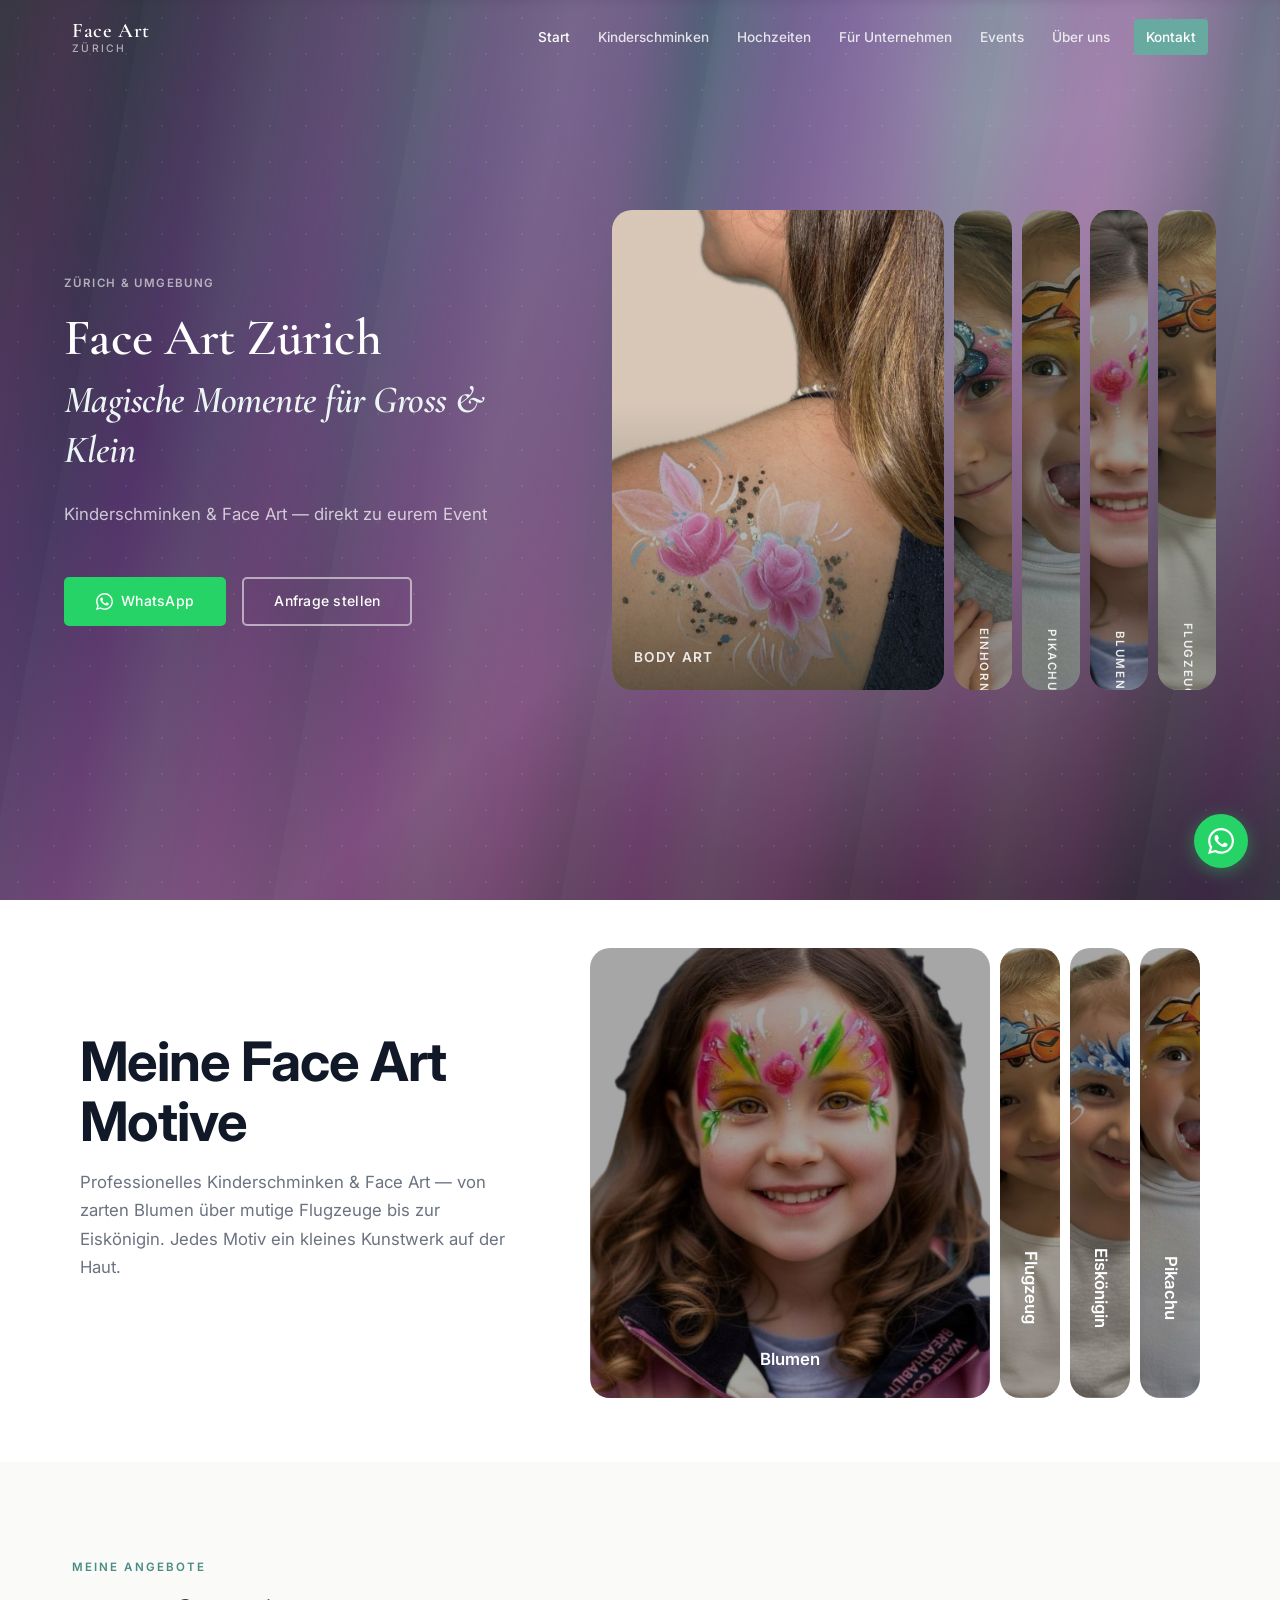
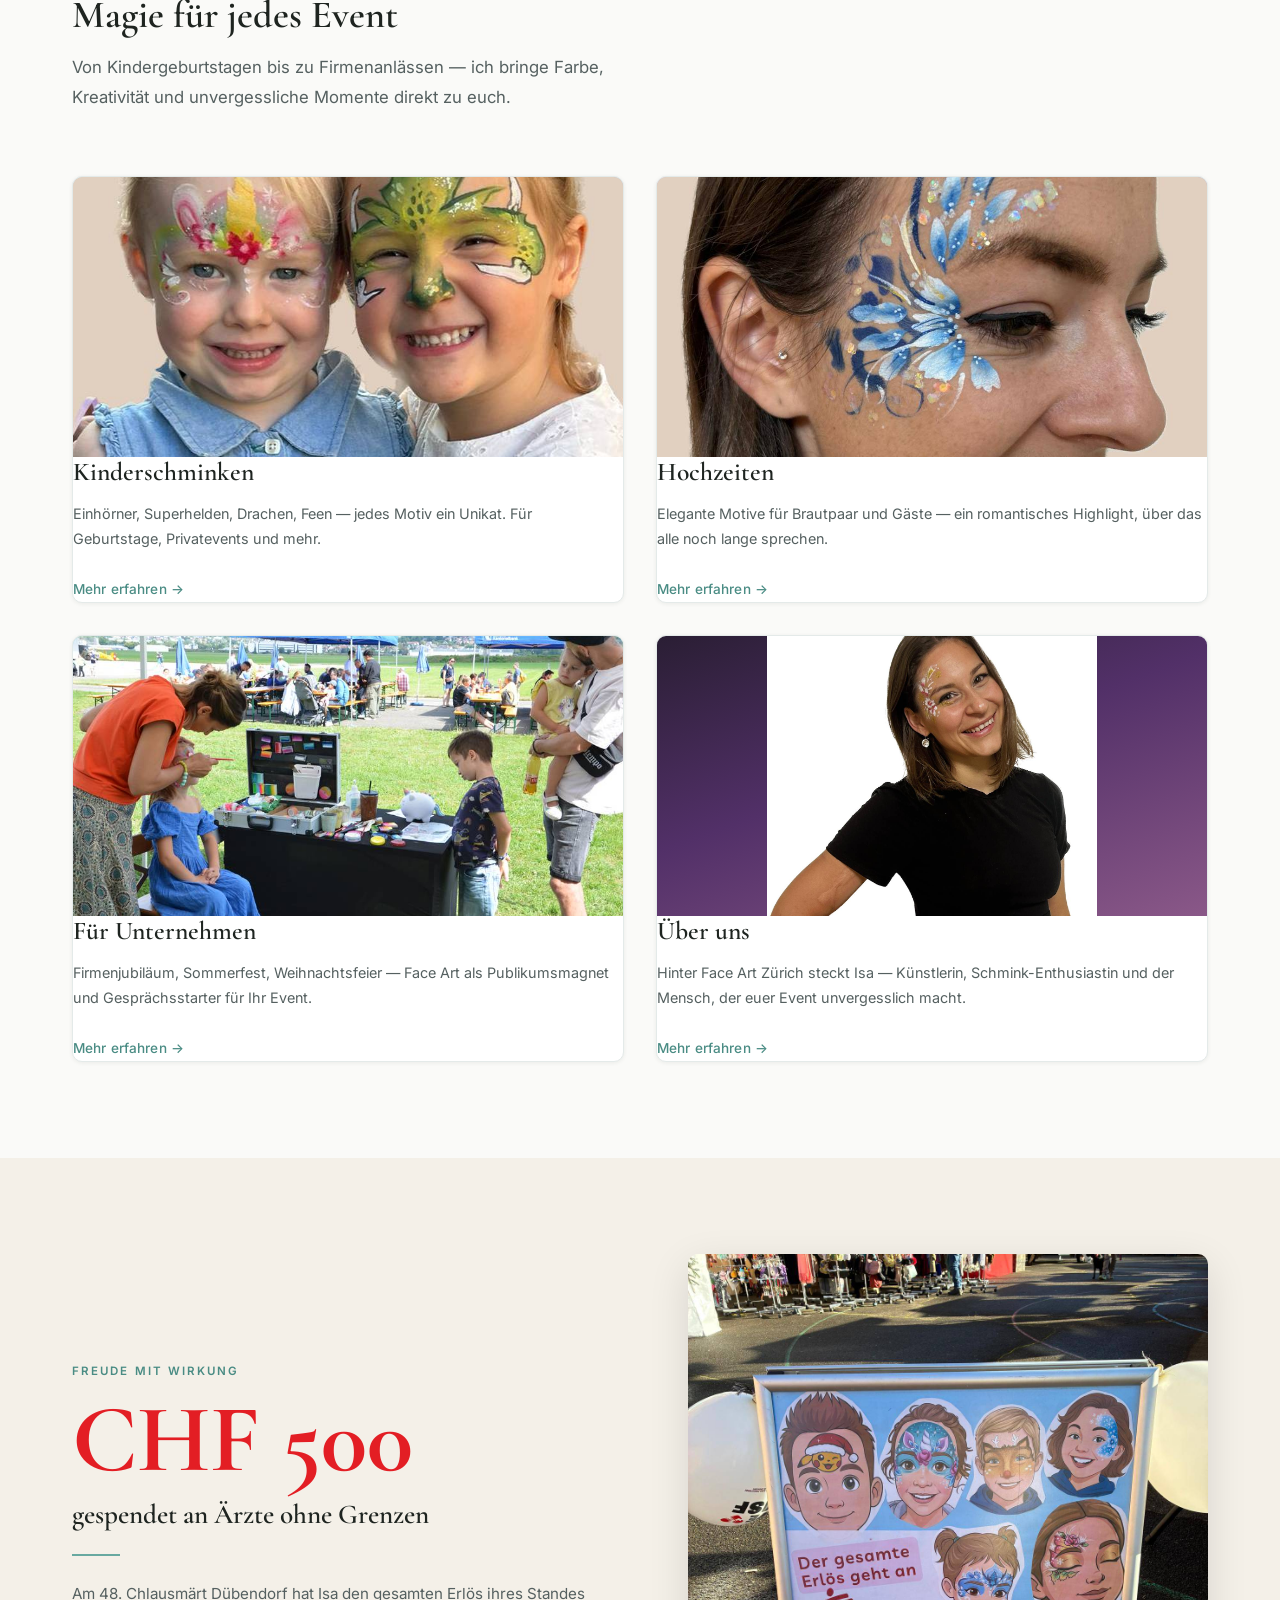
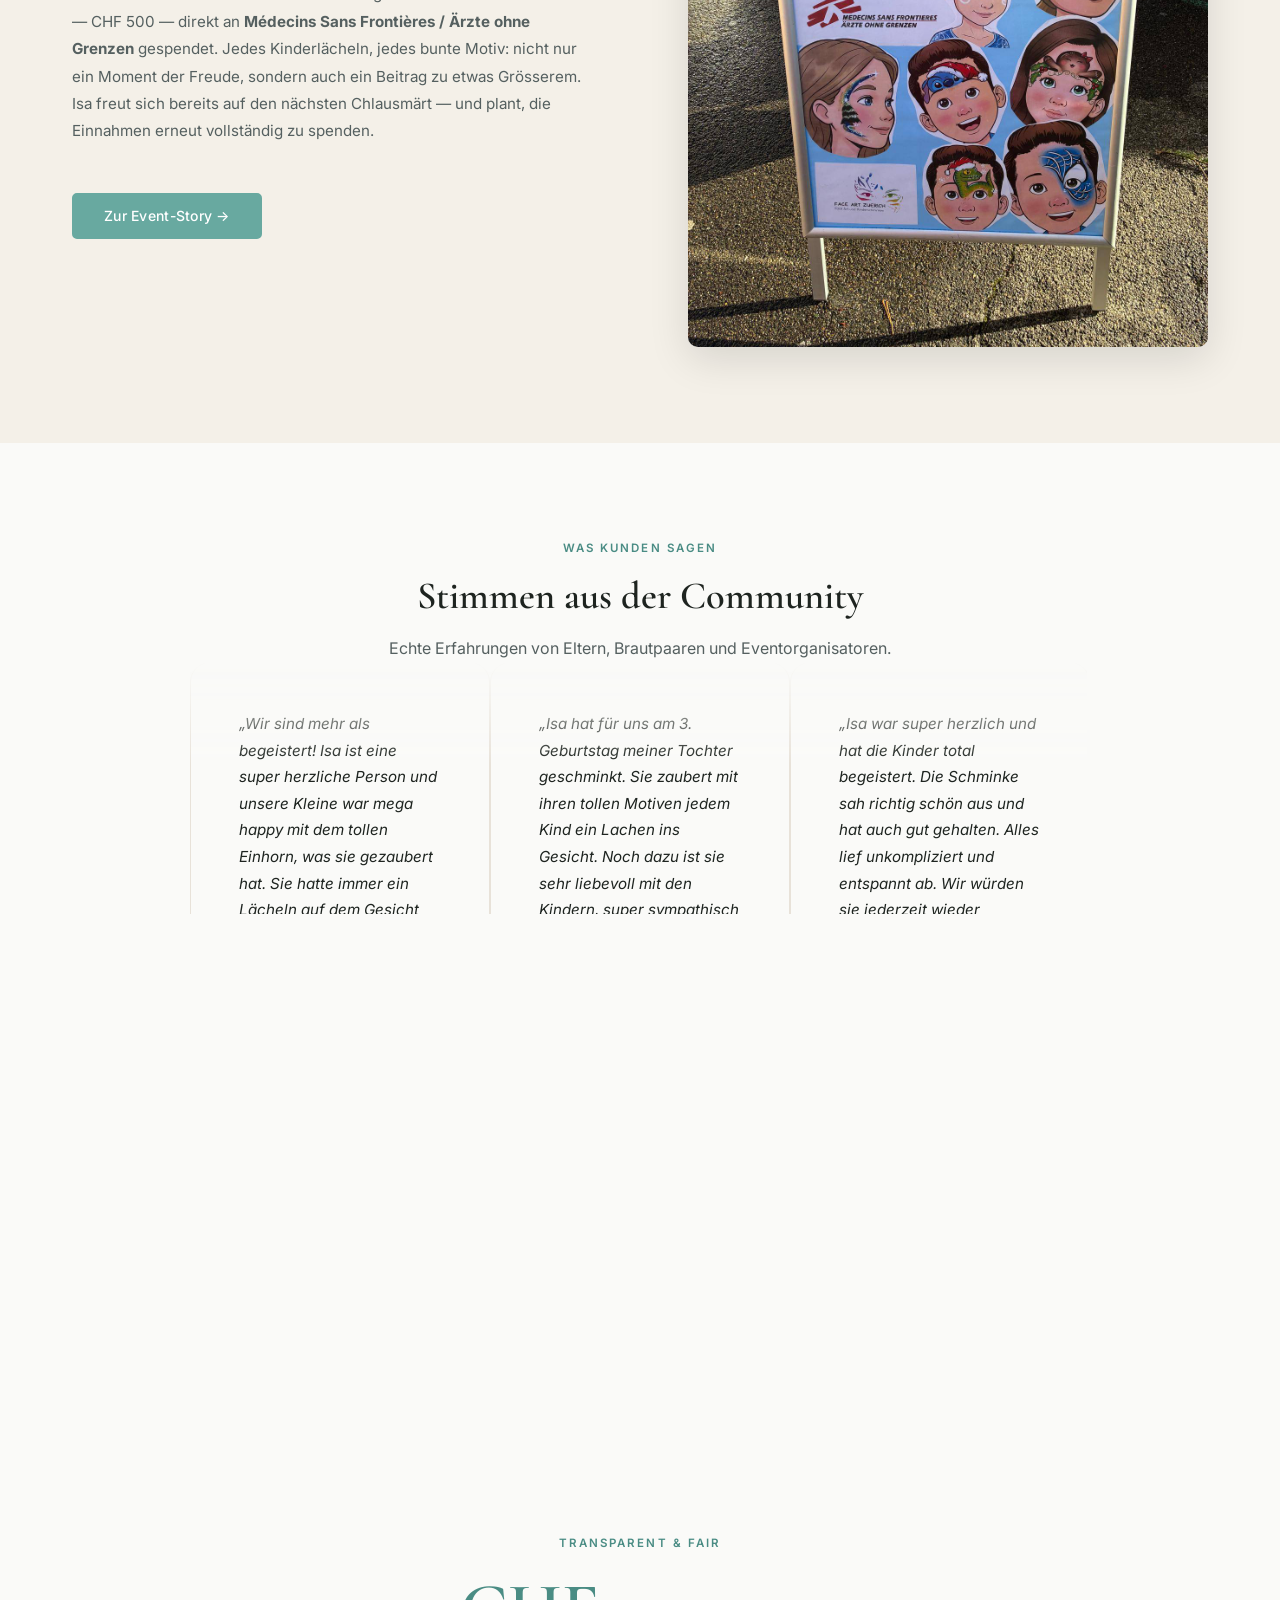
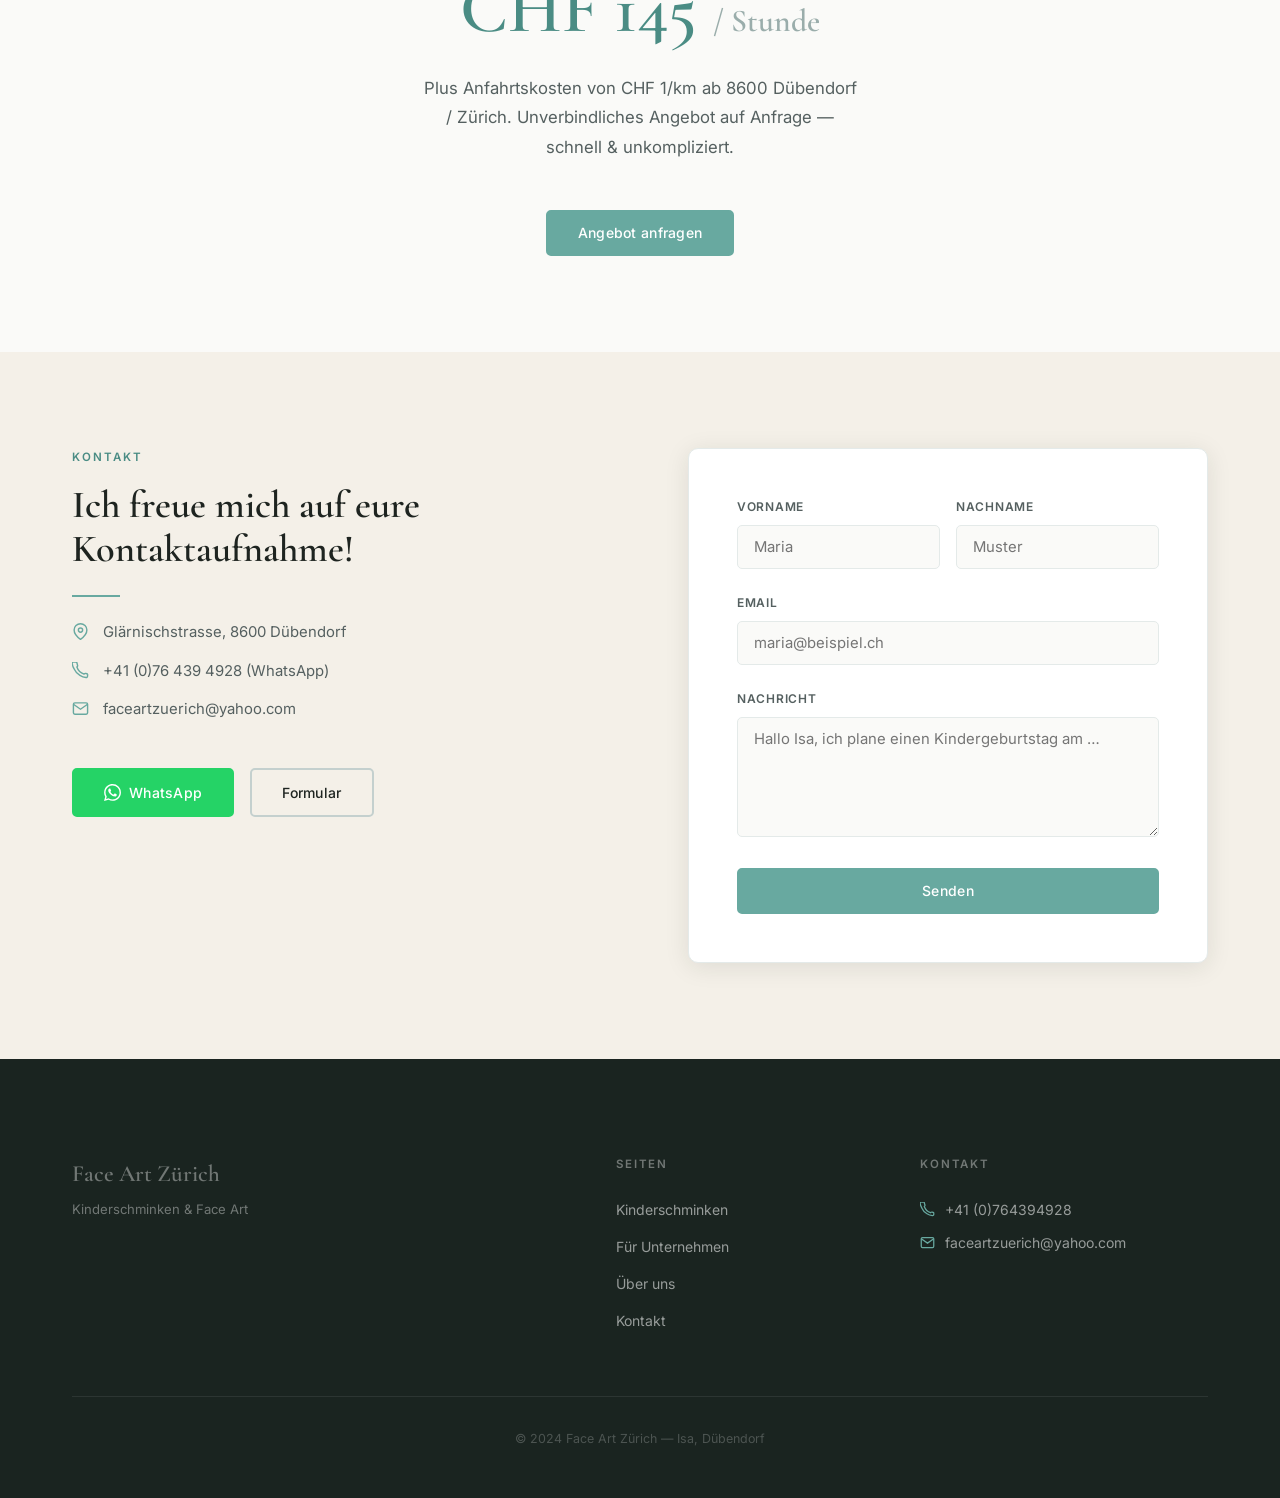
==== commit 90b12232: "Remove Contact Us button from accordion" ====
--- a/face-art-zuerich/index.html
+++ b/face-art-zuerich/index.html
@@ -108,10 +108,7 @@
         <div class="img-accordion__text">
           <h2 class="img-accordion__title">Meine Face Art Motive</h2>
           <p class="img-accordion__desc">Professionelles Kinderschminken & Face Art — von zarten Blumen über mutige Flugzeuge bis zur Eiskönigin. Jedes Motiv ein kleines Kunstwerk auf der Haut.</p>
-          <a href="kontakt.html" class="img-accordion__cta">
-            <span>Contact Us</span>
-            <svg width="18" height="18" viewBox="0 0 24 24" fill="none" stroke="currentColor" stroke-width="2"><path d="M5 12h14M12 5l7 7-7 7"/></svg>
-          </a>
+
         </div>
         <!-- Right: Accordion Panels -->
         <div class="img-accordion__panels" id="imgAccordionPanels">
--- a/face-art-zuerich/src/css/main.css
+++ b/face-art-zuerich/src/css/main.css
@@ -2208,188 +2208,152 @@
   .contact-form { padding: var(--sp-4); }
 }
 
-/* ===== Landing Accordion ===== */
-.section--landing-accordion {
-  background: #0f0f12;
-  padding: 0;
-}
-
-.landing-accordion {
-  display: flex;
-  align-items: stretch;
-  max-width: 1200px;
+/* ===== Image Accordion ===== */
+.section--img-accordion {
+  background: #fff;
+  padding: 48px 0 64px;
+}
+
+.img-accordion-wrap {
+  display: flex;
+  align-items: center;
+  justify-content: center;
+  gap: 48px;
+  max-width: 1100px;
   margin: 0 auto;
-  min-height: 520px;
-}
-
-/* Left side */
-.landing-accordion__left {
-  flex: 0 0 42%;
-  display: flex;
-  flex-direction: column;
-  justify-content: center;
-  padding: 60px 48px;
-  background: #0f0f12;
-}
-
-.landing-accordion__left .section__label {
-  color: var(--mint);
-  margin-bottom: 12px;
-}
-
-.landing-accordion__title {
+  padding: 0 24px;
+}
+
+/* Left text */
+.img-accordion__text {
+  flex: 0 0 44%;
+  text-align: left;
+}
+
+.img-accordion__title {
   font-family: var(--font-heading);
-  font-size: clamp(2rem, 4.5vw, 3.2rem);
-  color: #fff;
+  font-size: clamp(2.2rem, 4.5vw, 3.4rem);
   font-weight: 700;
-  line-height: 1.15;
+  color: #111827;
+  line-height: 1.1;
+  letter-spacing: -0.02em;
   margin-bottom: 16px;
 }
 
-.landing-accordion__desc {
-  color: #9ca3af;
+.img-accordion__desc {
   font-size: 1.05rem;
+  color: #6b7280;
   line-height: 1.7;
   margin-bottom: 32px;
   max-width: 440px;
 }
 
-.landing-accordion__cta {
+.img-accordion__cta {
   display: inline-flex;
   align-items: center;
   gap: 10px;
-  background: var(--mint);
+  background: #111827;
   color: #fff;
   padding: 14px 28px;
-  border-radius: 50px;
+  border-radius: 12px;
   font-weight: 600;
   font-size: 0.95rem;
   text-decoration: none;
+  box-shadow: 0 4px 14px rgba(0,0,0,0.15);
   transition: background 0.3s ease, transform 0.2s ease;
-  width: fit-content;
-}
-
-.landing-accordion__cta:hover {
-  background: var(--mint-dark);
+}
+
+.img-accordion__cta:hover {
+  background: #1f2937;
   transform: translateY(-1px);
 }
 
-/* Right side */
-.landing-accordion__right {
+/* Right panels */
+.img-accordion__panels {
+  display: flex;
+  align-items: center;
+  gap: 10px;
   flex: 1 1 0%;
-  display: flex;
-  align-items: center;
-  justify-content: center;
-  padding: 32px 24px;
-  background: #0f0f12;
-}
-
-.landing-accordion__panels {
-  display: flex;
-  flex-direction: row;
-  align-items: stretch;
-  gap: 8px;
+}
+
+.img-acc-panel {
+  position: relative;
+  height: 450px;
+  width: 60px;
+  border-radius: 20px;
+  overflow: hidden;
+  cursor: pointer;
+  flex: 0 0 auto;
+  transition: width 0.7s cubic-bezier(0.25, 0.1, 0.25, 1);
+  will-change: width;
+}
+
+.img-acc-panel.active {
+  width: 400px;
+}
+
+.img-acc-panel img {
+  position: absolute;
+  inset: 0;
   width: 100%;
-  height: 440px;
-  overflow: hidden;
-}
-
-/* Accordion panel */
-.accordion-panel {
-  flex: 1 1 0%;
-  min-width: 60px;
-  border-radius: 12px;
-  overflow: hidden;
-  position: relative;
-  cursor: pointer;
-  background-size: cover;
-  background-position: center;
-  transition: flex 0.6s cubic-bezier(0.25, 0.1, 0.25, 1),
-              box-shadow 0.4s ease;
-  will-change: flex;
-}
-
-.accordion-panel.active {
-  flex: 3 1 0%;
-  box-shadow: 0 12px 40px rgba(0,0,0,0.5);
-}
-
-/* Dark overlay */
-.accordion-panel__overlay {
+  height: 100%;
+  object-fit: cover;
+}
+
+.img-acc-panel__overlay {
   position: absolute;
   inset: 0;
-  background: linear-gradient(to top, rgba(0,0,0,0.7) 0%, rgba(0,0,0,0.1) 50%, transparent 100%);
-  transition: opacity 0.4s ease;
-  opacity: 0.6;
-}
-
-.accordion-panel.active .accordion-panel__overlay {
-  opacity: 1;
-}
-
-/* Content */
-.accordion-panel__content {
-  position: absolute;
-  bottom: 0;
-  left: 0;
-  right: 0;
-  padding: 20px;
-  z-index: 2;
+  background: rgba(0,0,0,0.35);
+  pointer-events: none;
+}
+
+.img-acc-panel__label {
+  position: absolute;
   color: #fff;
-  opacity: 0;
-  transform: translateY(10px);
-  transition: opacity 0.5s ease 0.1s, transform 0.5s ease 0.1s;
-}
-
-.accordion-panel.active .accordion-panel__content {
-  opacity: 1;
-  transform: translateY(0);
-}
-
-.accordion-panel__tag {
-  display: inline-block;
-  font-size: 1.4rem;
-  margin-bottom: 6px;
-}
-
-.accordion-panel__content h3 {
-  font-size: 1.25rem;
-  font-weight: 700;
-  margin-bottom: 4px;
-}
-
-.accordion-panel__content p {
-  font-size: 0.85rem;
-  color: #d1d5db;
+  font-size: 1.05rem;
+  font-weight: 600;
+  white-space: nowrap;
+  transition: all 0.3s ease;
+}
+
+/* Inactive: vertical text at bottom */
+.img-acc-panel:not(.active) .img-acc-panel__label {
+  bottom: 96px;
+  left: 50%;
+  transform: translateX(-50%) rotate(90deg);
+}
+
+/* Active: horizontal text at bottom center */
+.img-acc-panel.active .img-acc-panel__label {
+  bottom: 24px;
+  left: 50%;
+  transform: translateX(-50%) rotate(0deg);
 }
 
 /* Responsive */
-@media (max-width: 768px) {
-  .landing-accordion {
+@media (max-width: 900px) {
+  .img-accordion-wrap {
     flex-direction: column;
+    gap: 32px;
   }
-  .landing-accordion__left {
+  .img-accordion__text {
     flex: none;
-    padding: 40px 24px 24px;
     text-align: center;
-    align-items: center;
+    width: 100%;
   }
-  .landing-accordion__desc {
+  .img-accordion__desc {
     max-width: 100%;
+    margin-left: auto;
+    margin-right: auto;
   }
-  .landing-accordion__right {
-    padding: 0 16px 32px;
+  .img-accordion__cta {
+    margin: 0 auto;
   }
-  .landing-accordion__panels {
-    height: 300px;
-    gap: 6px;
-  }
+  .img-acc-panel { height: 320px; }
+  .img-acc-panel.active { width: 300px; }
 }
 
 @media (max-width: 480px) {
-  .landing-accordion__panels {
-    height: 240px;
-  }
-  .accordion-panel__content h3 { font-size: 1rem; }
-  .accordion-panel__content p { font-size: 0.75rem; }
-}
+  .img-acc-panel { height: 260px; width: 50px; }
+  .img-acc-panel.active { width: 220px; }
+}
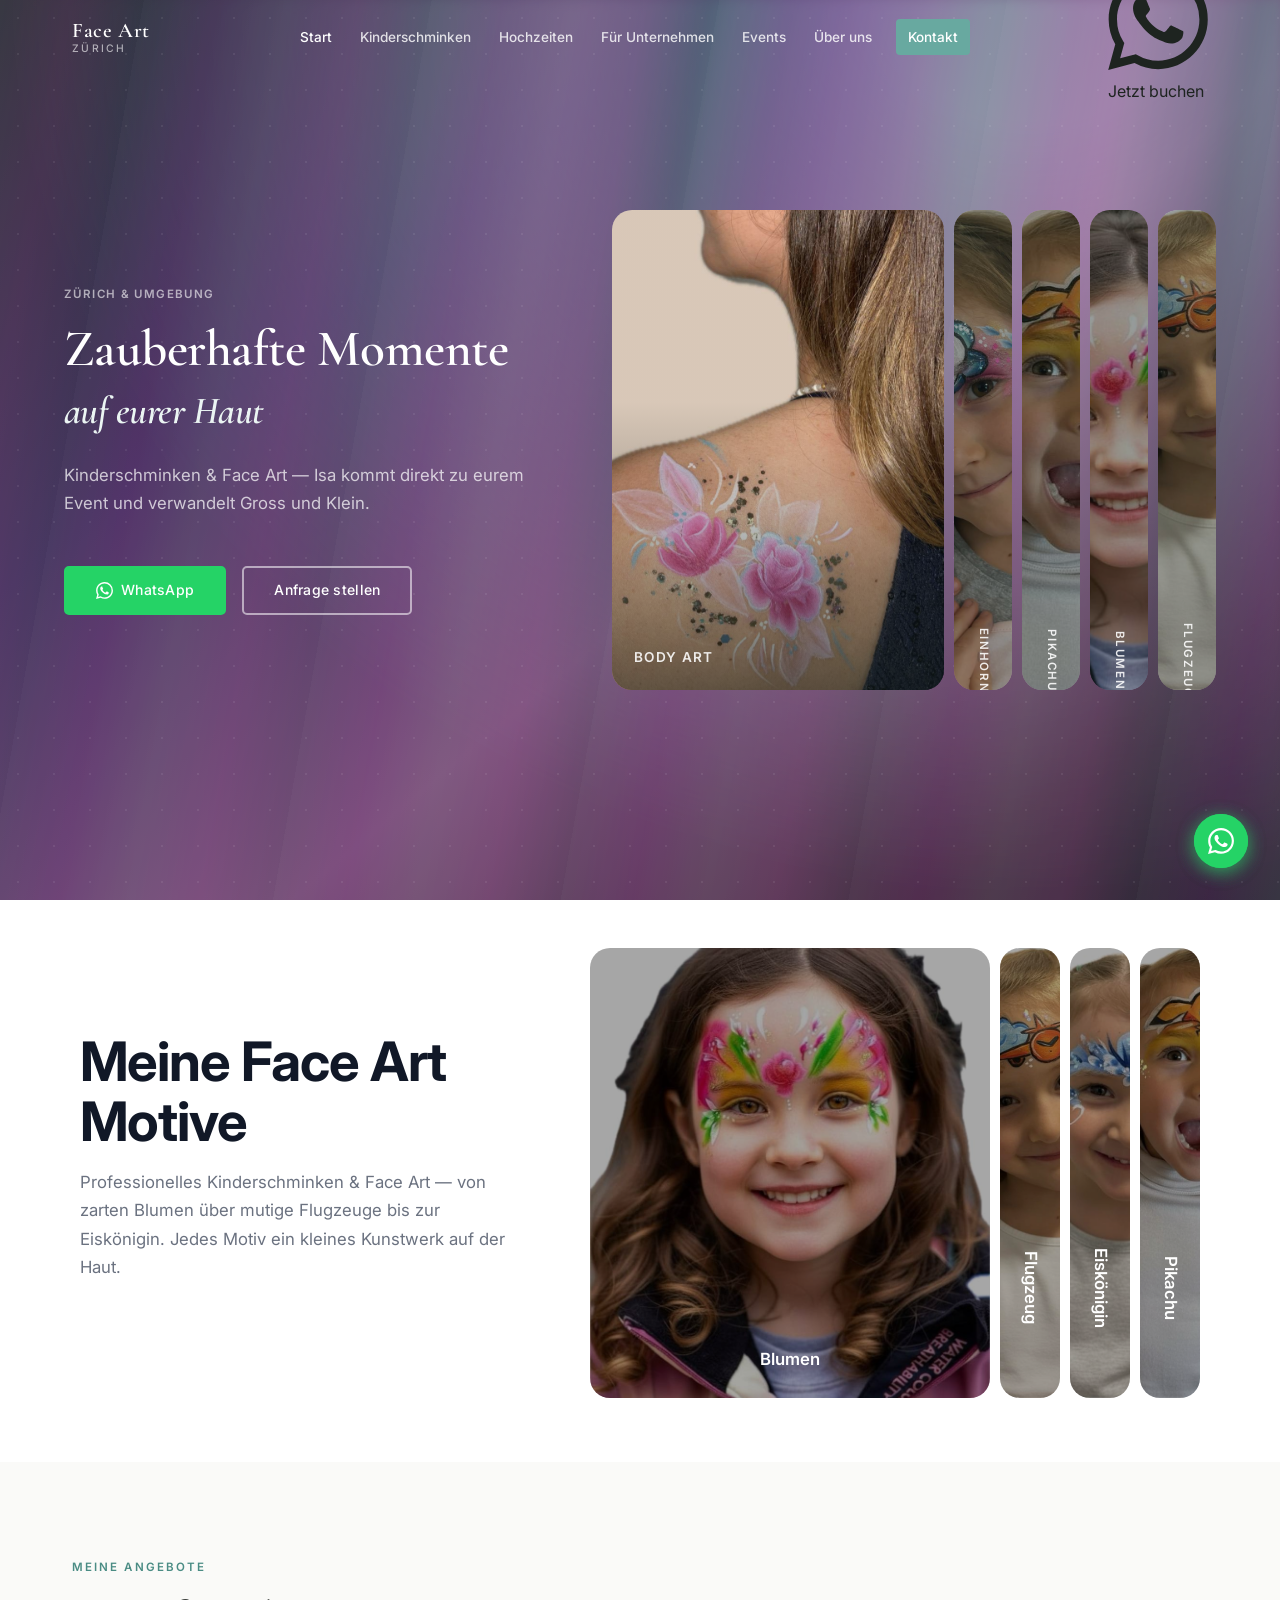
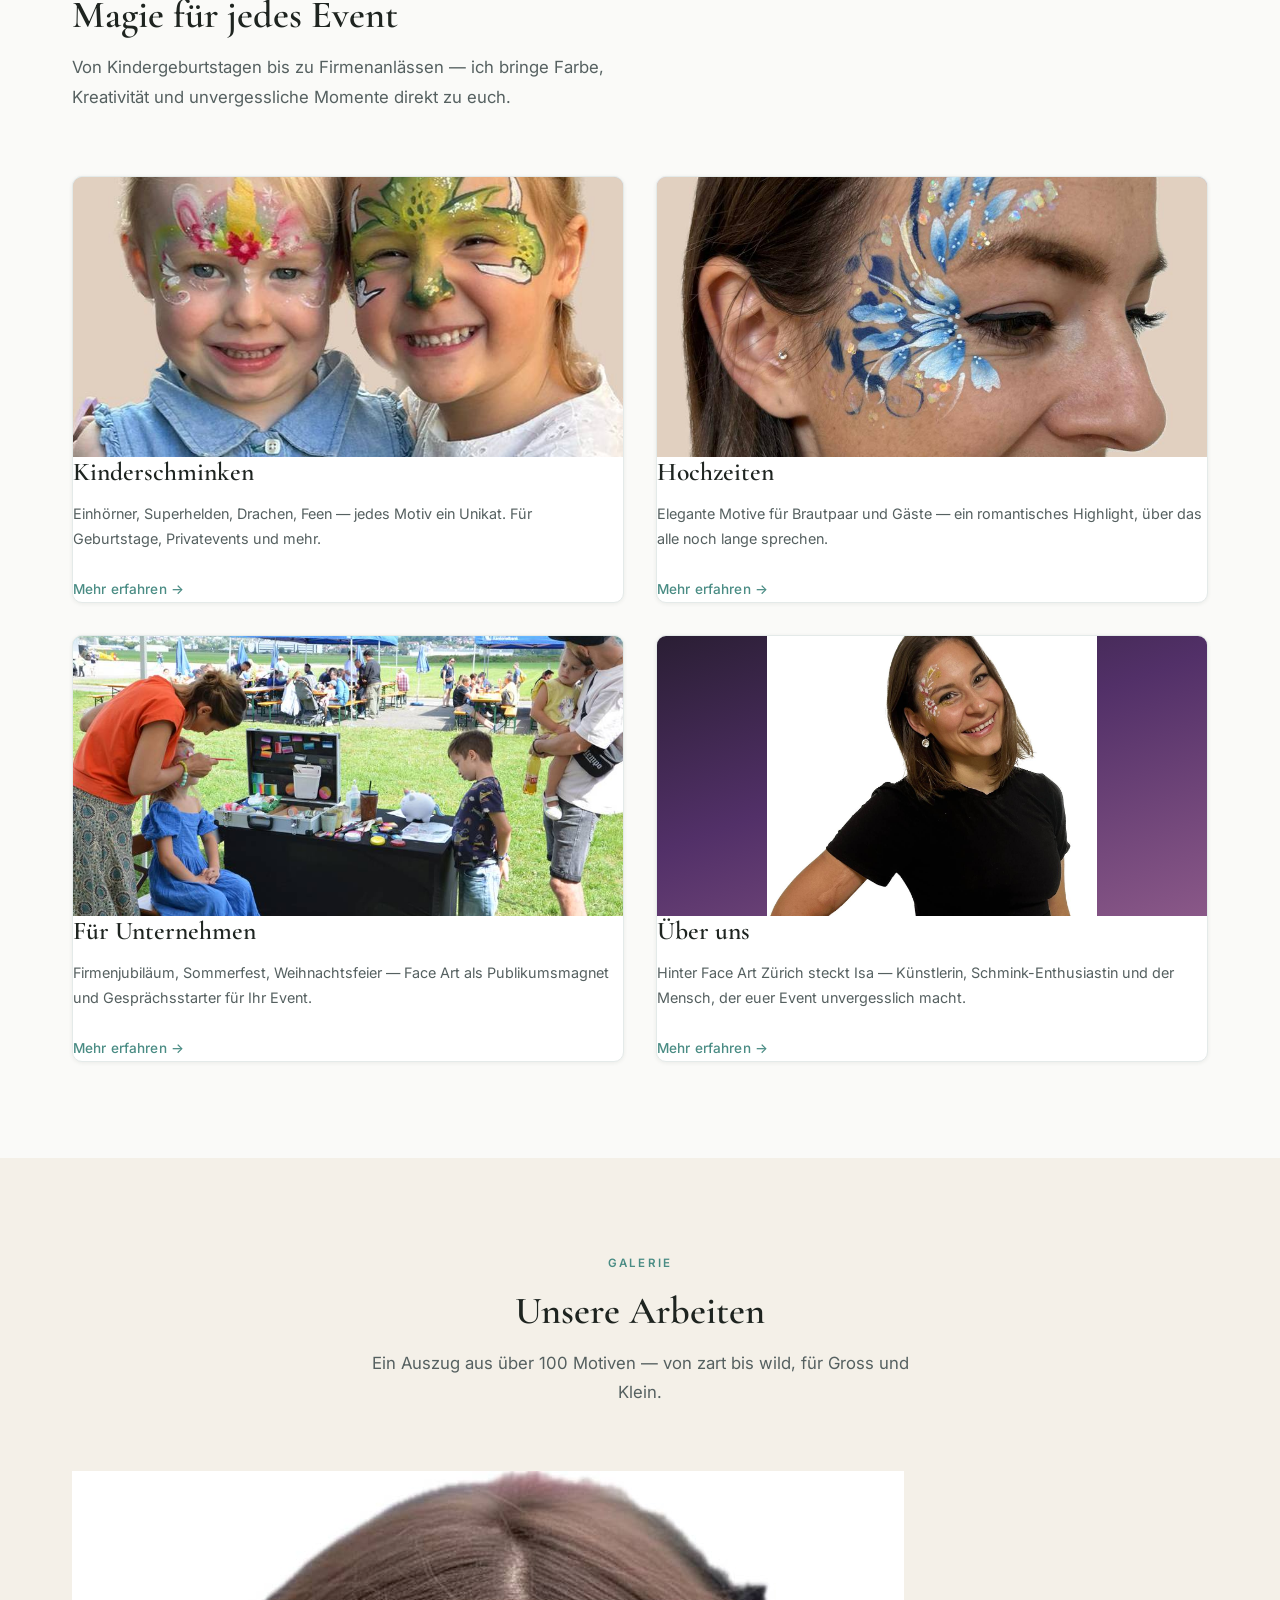
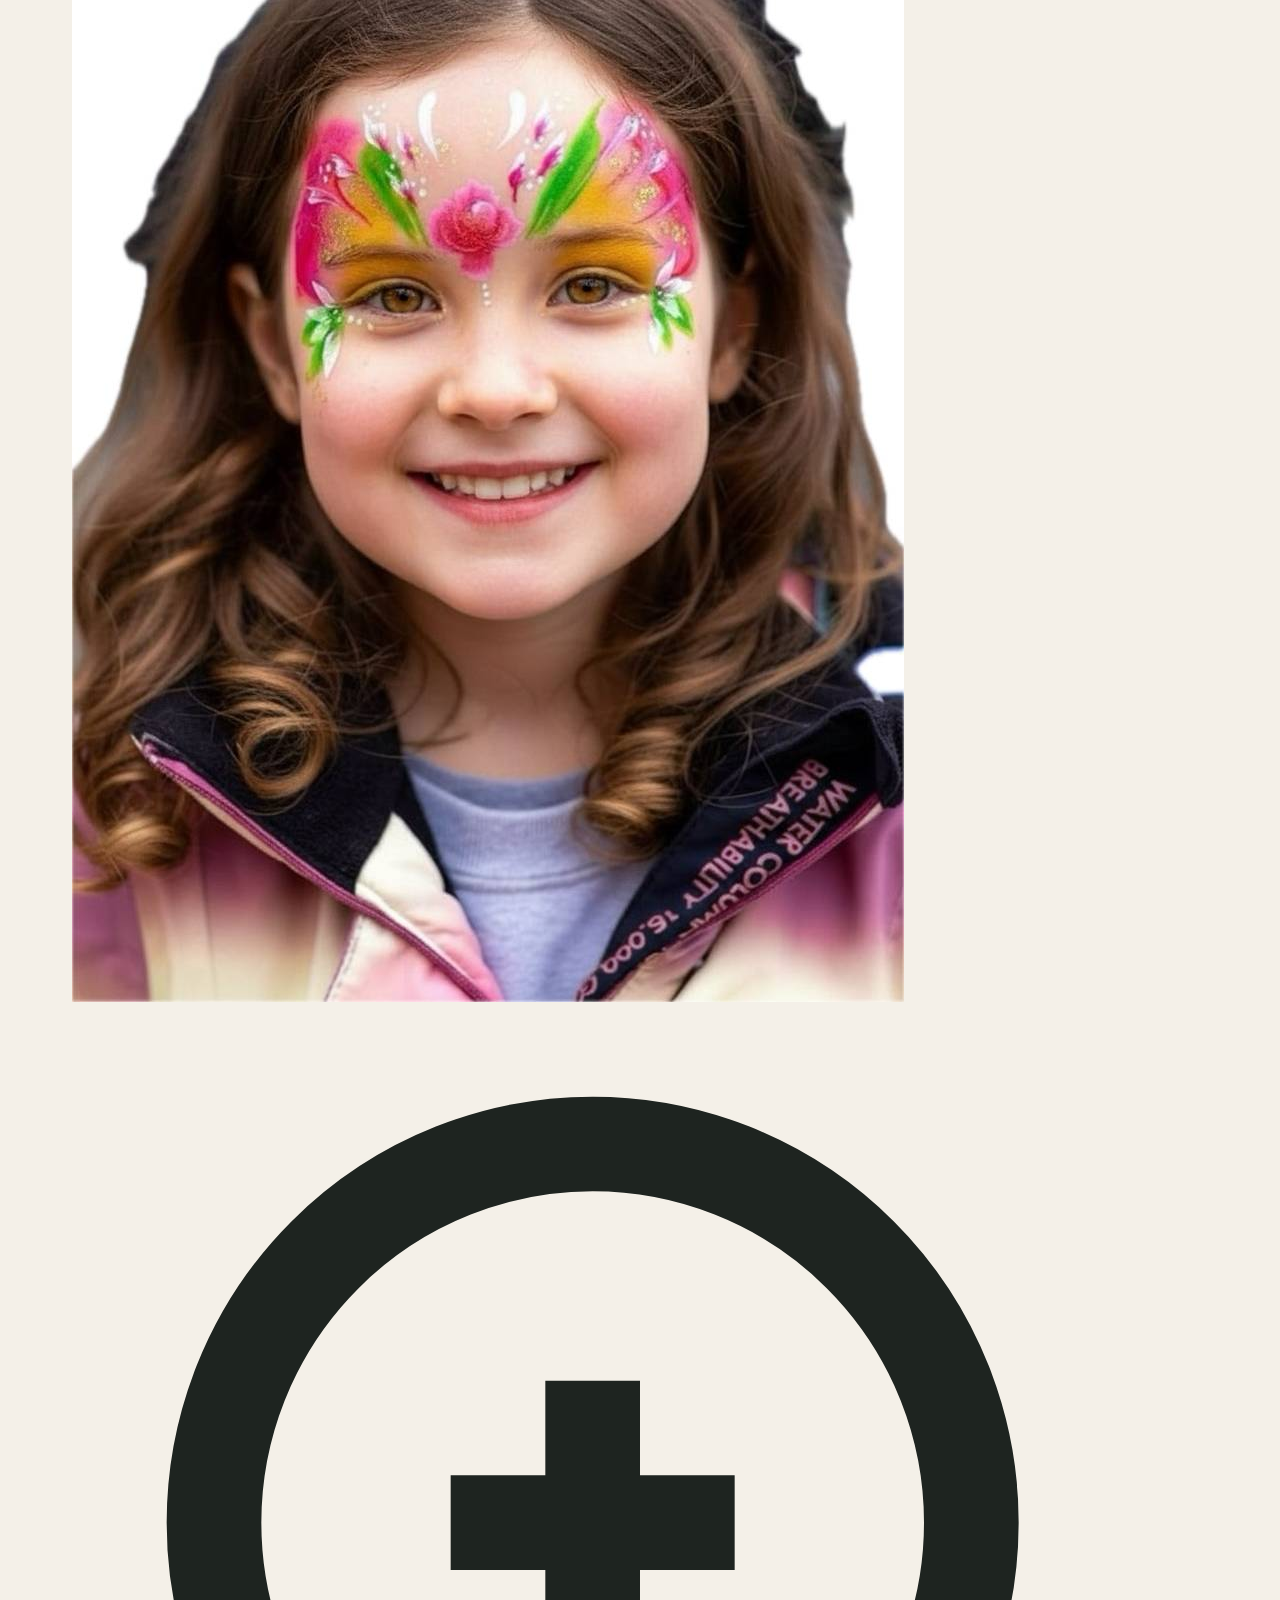
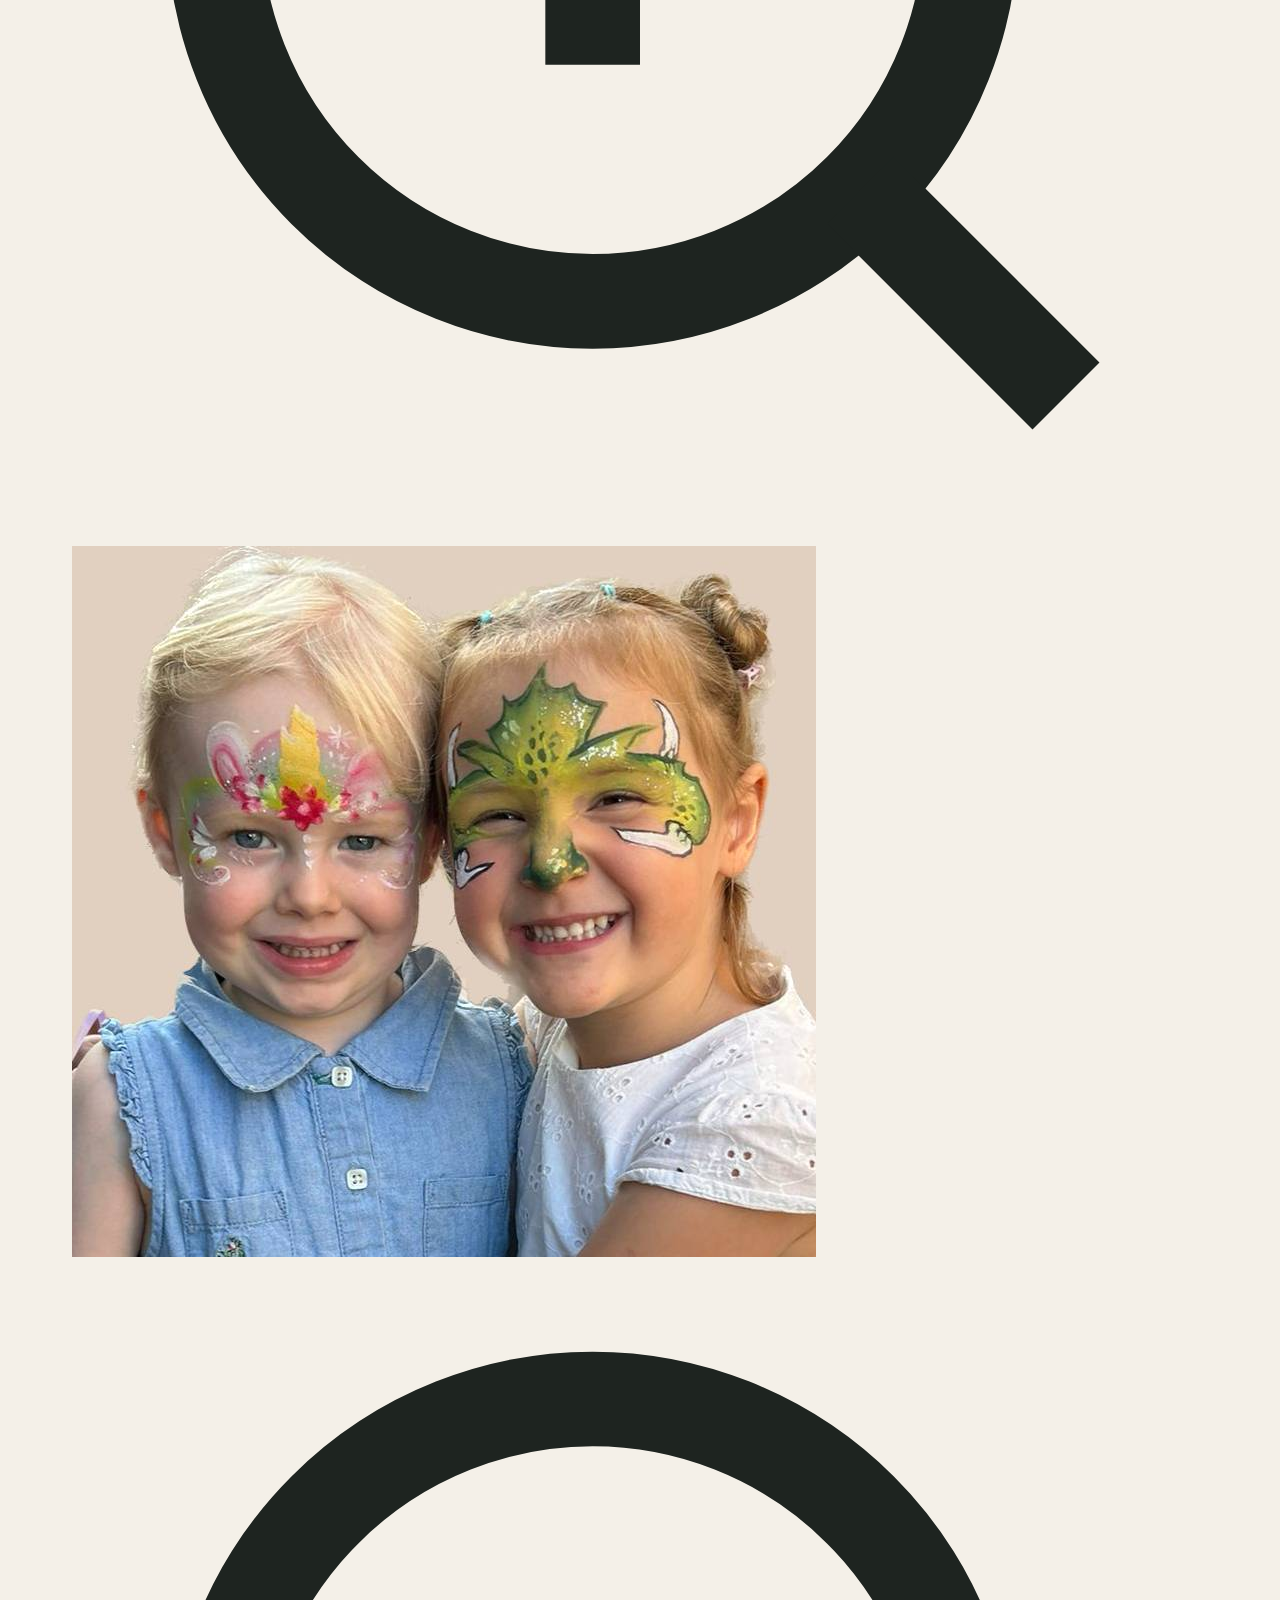
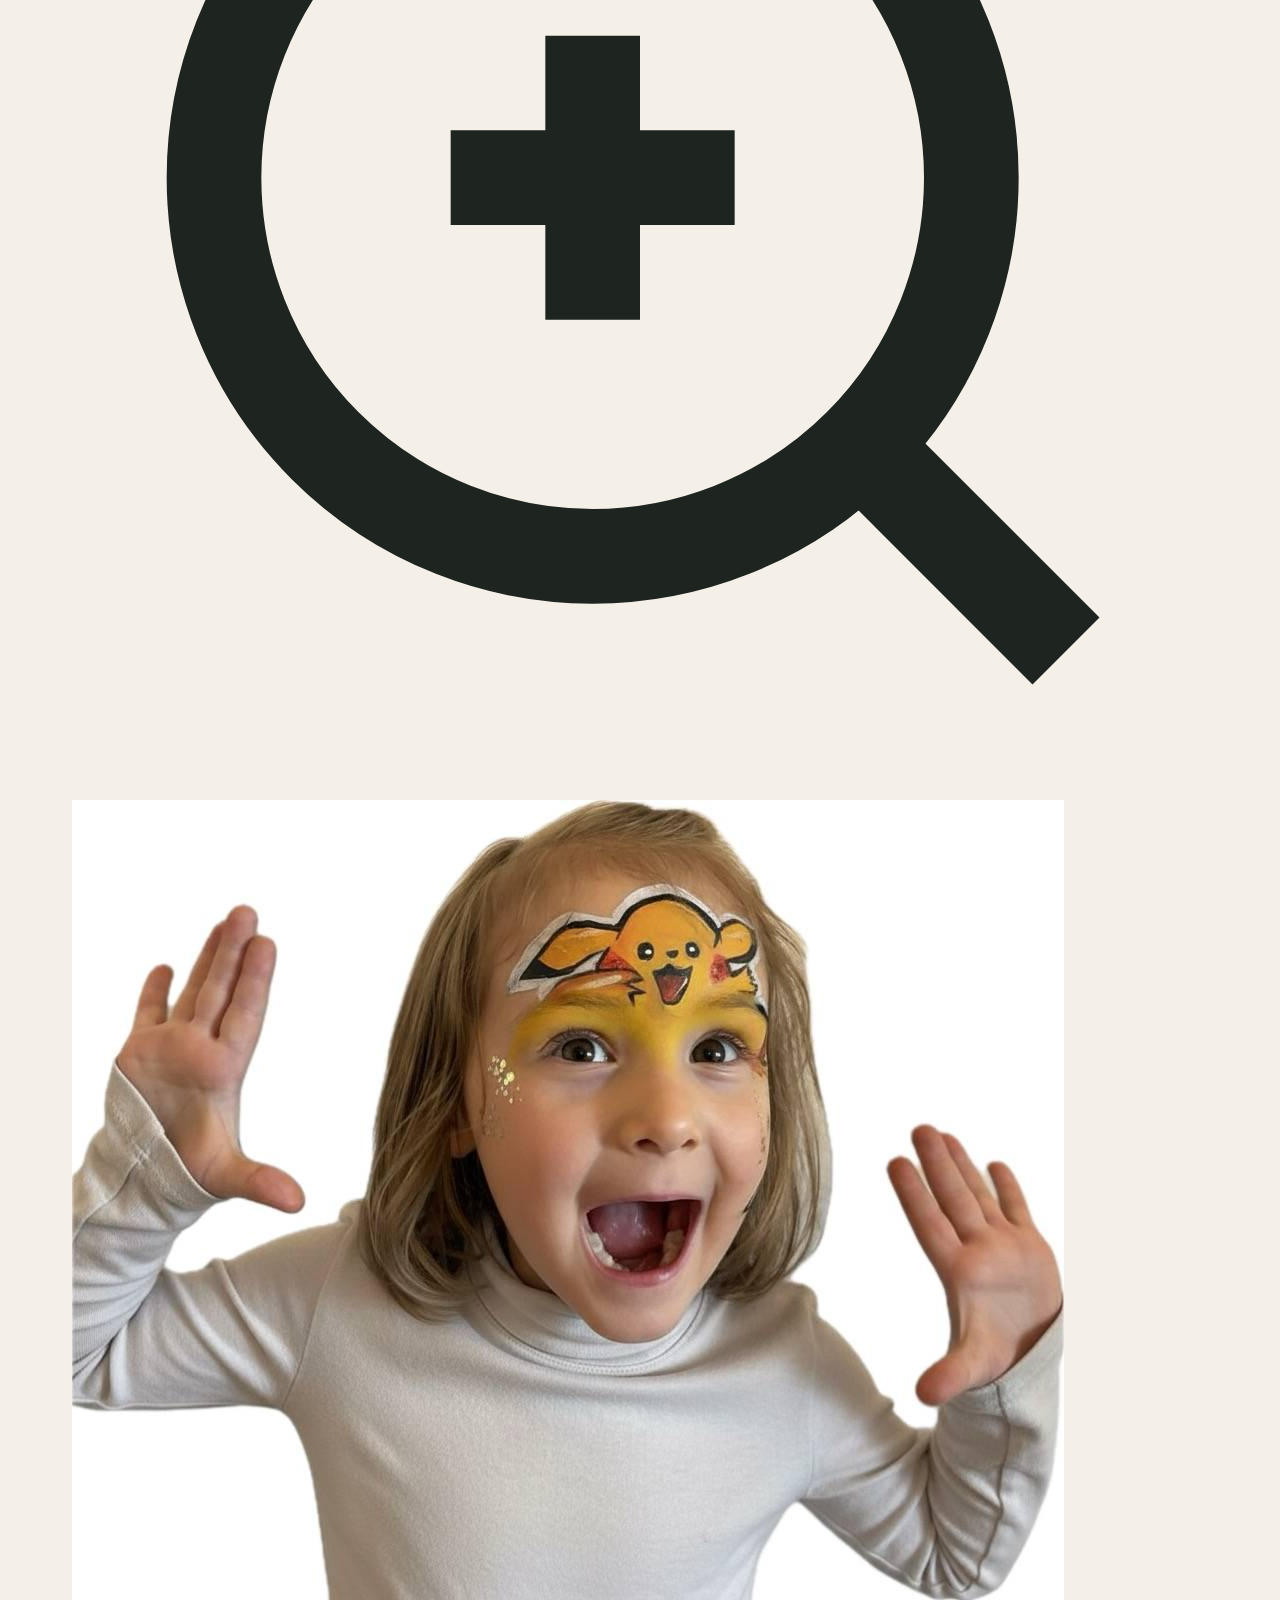
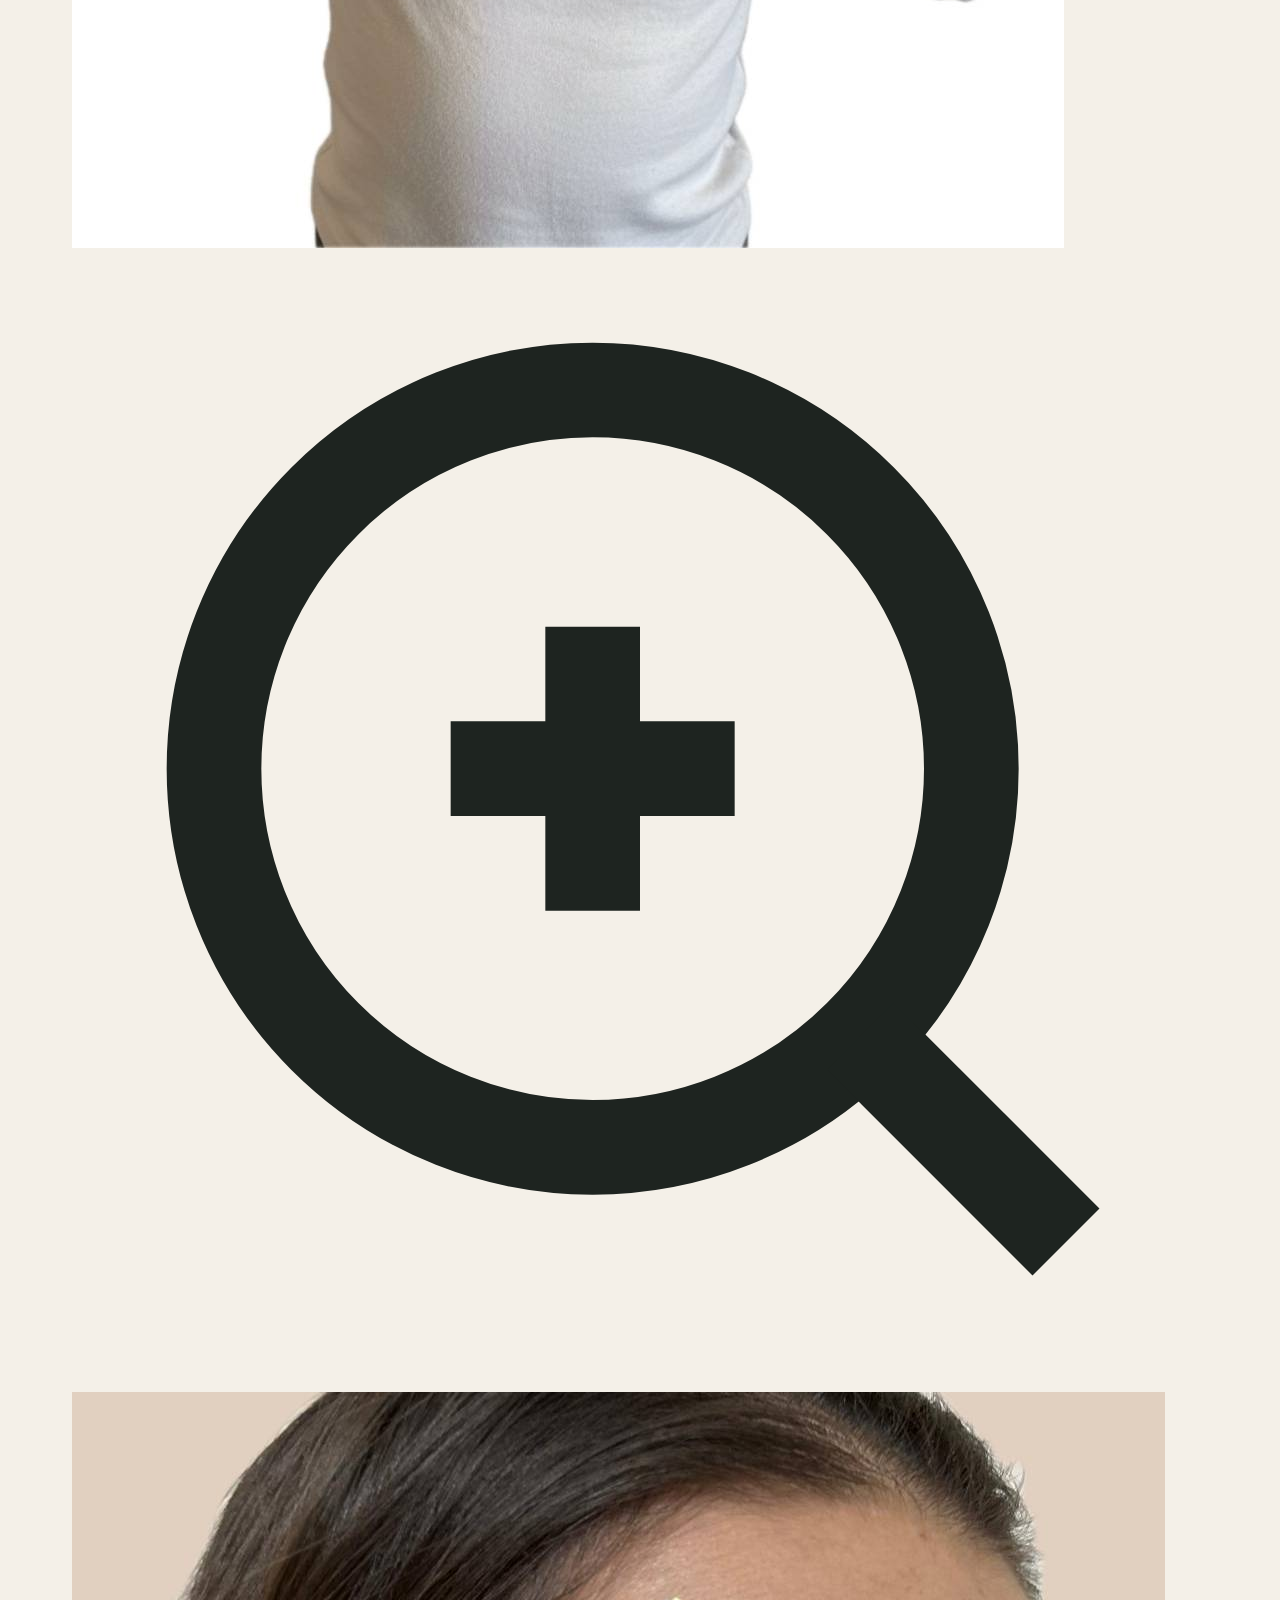
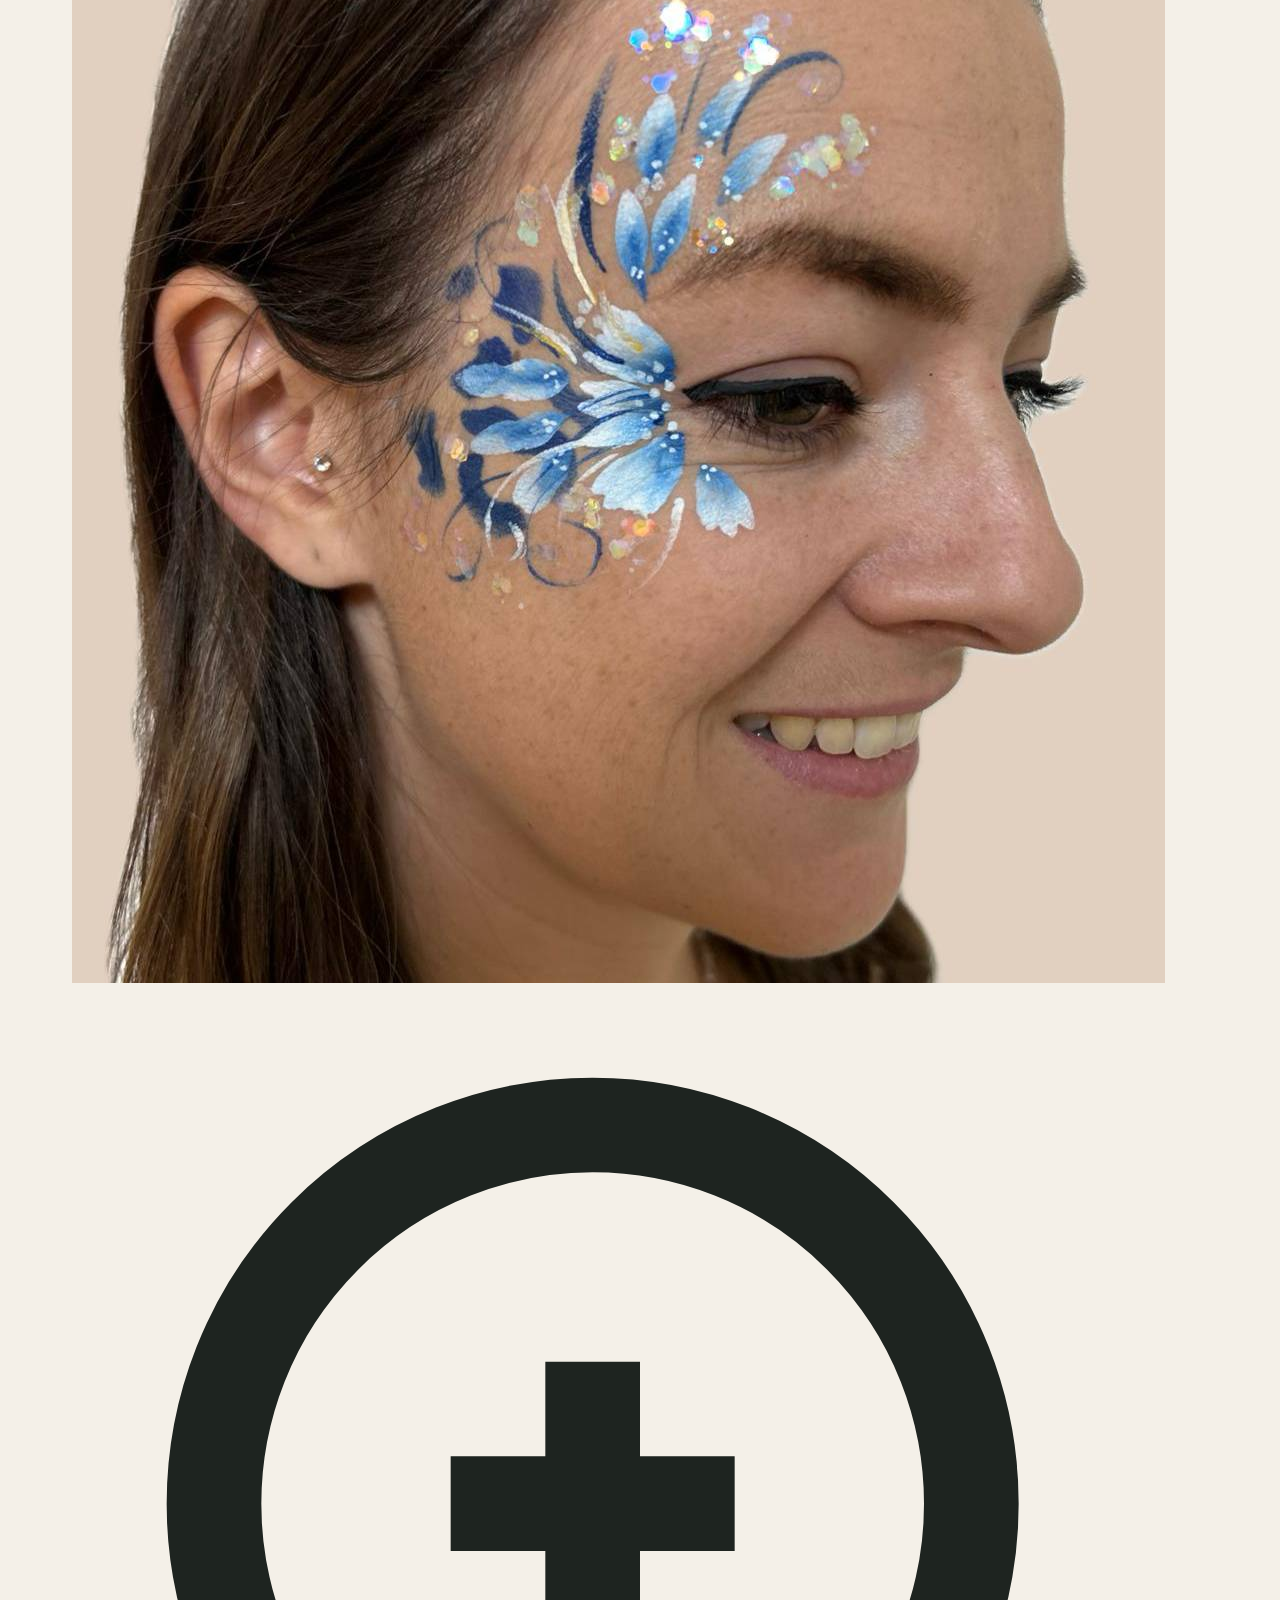
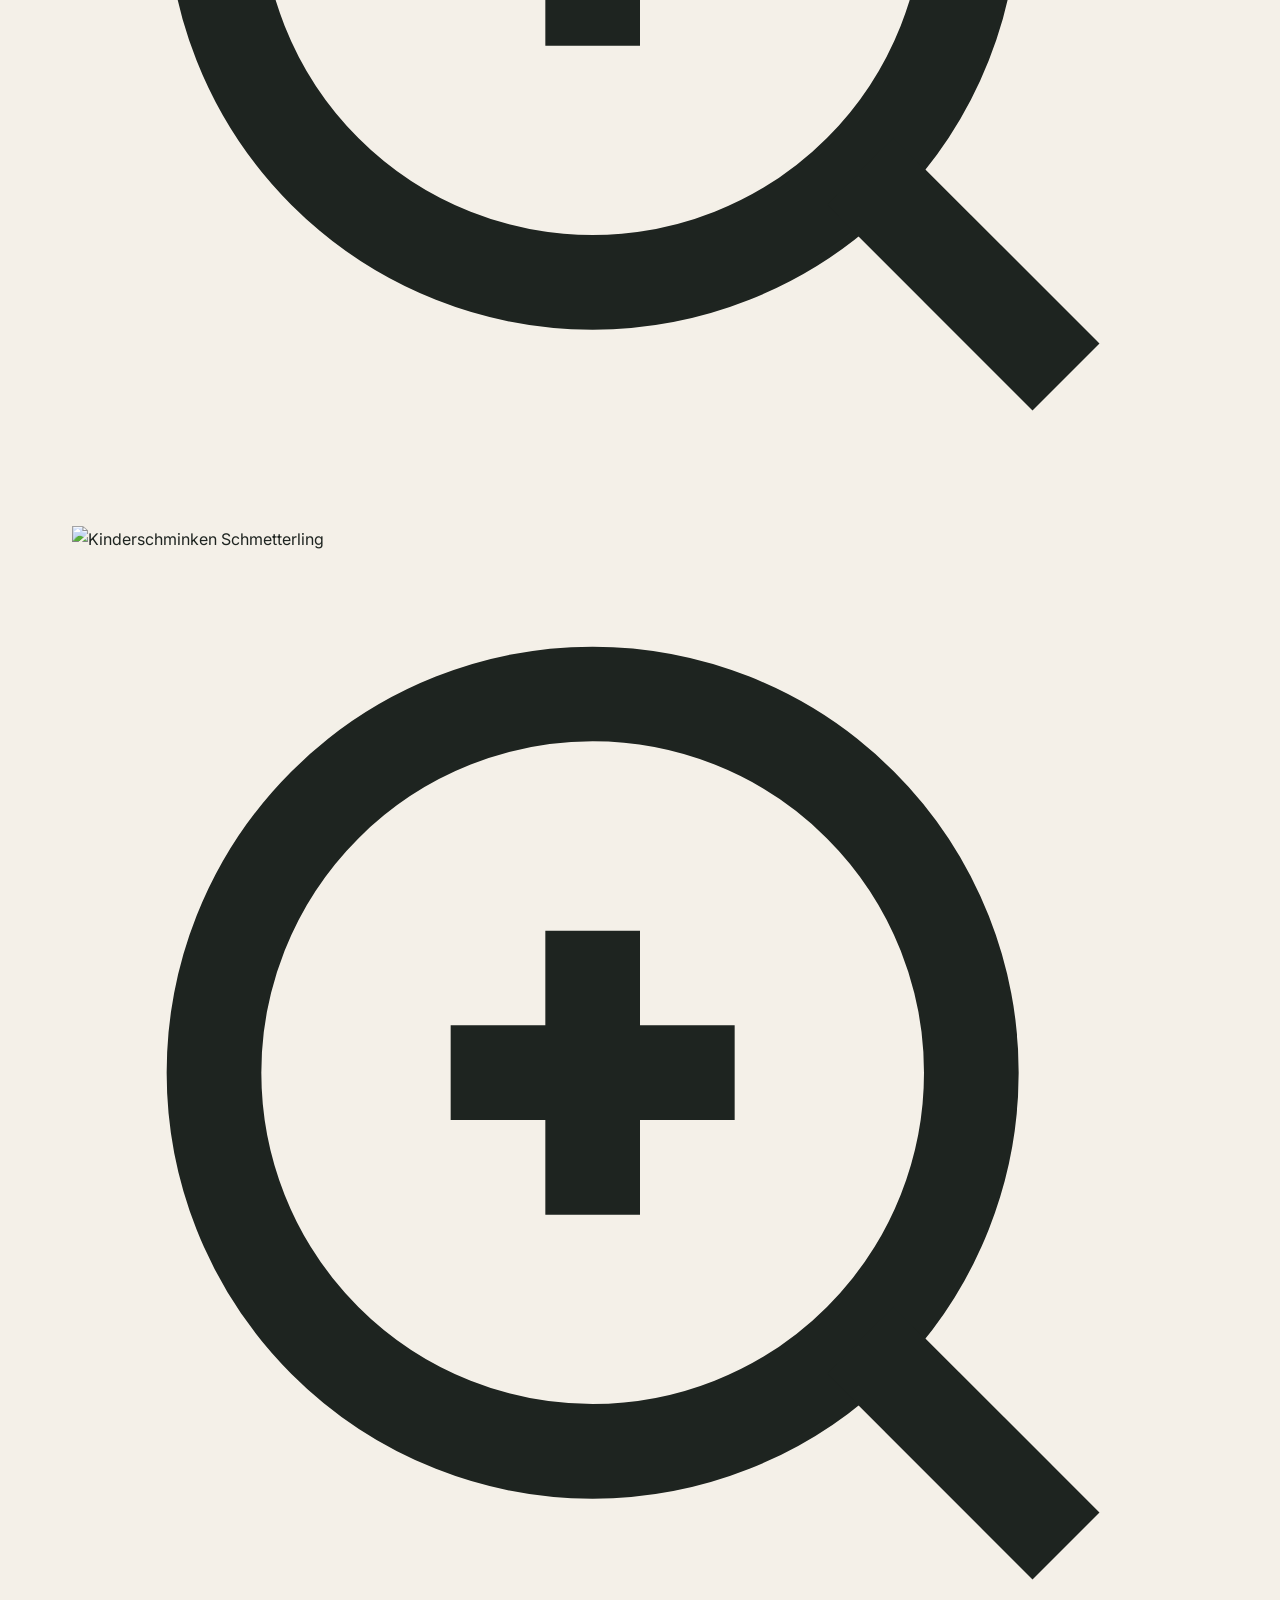
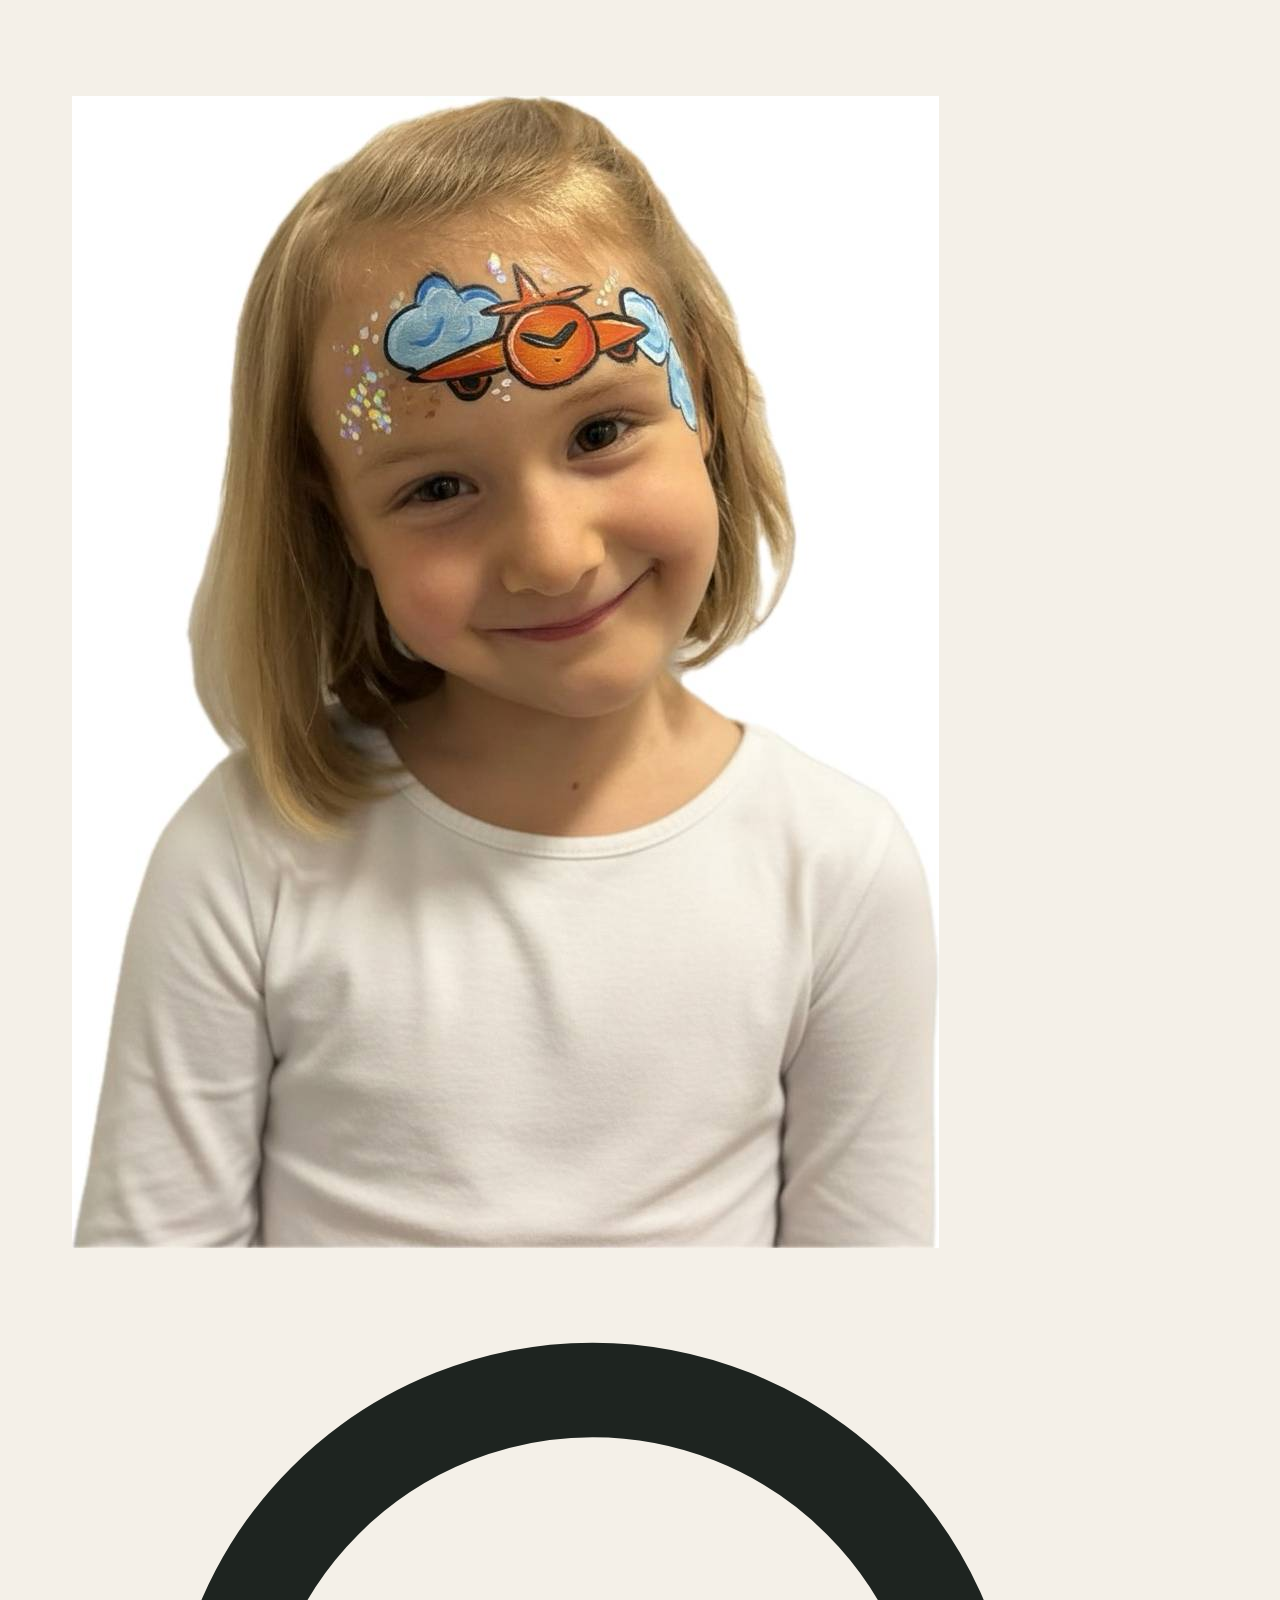
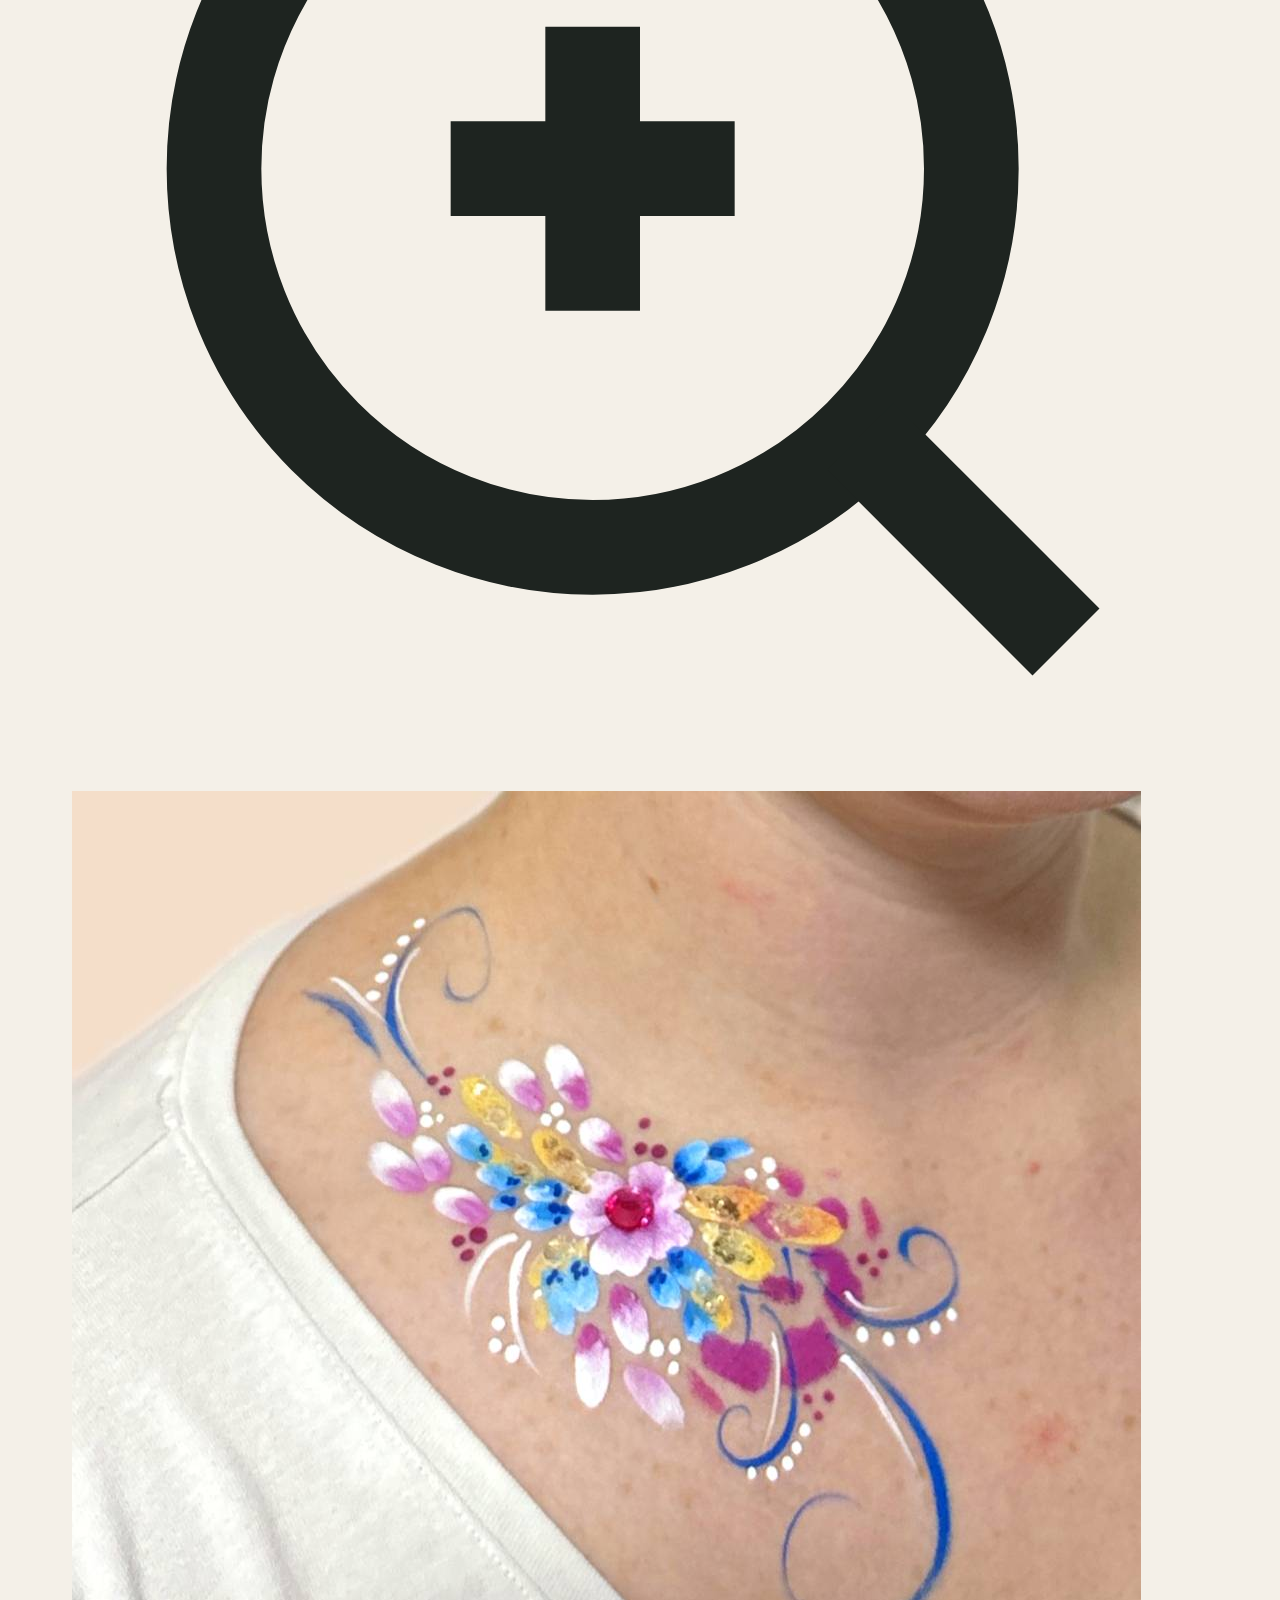
==== commit 1c35d66f: "feat: major redesign - compact sections, nav WhatsApp button, gallery grid + lightbox, emotional her" ====
--- a/face-art-zuerich/index.html
+++ b/face-art-zuerich/index.html
@@ -19,7 +19,7 @@
           <span class="nav__logo-main">Face Art</span>
           <span class="nav__logo-sub">Zürich</span>
         </span>
-        <img class="nav__logo-img" src="src/images/isa.jpg" alt="Face Art Zürich Logo">
+        <img class="nav__logo-img" src="src/images/isa.jpg" alt="Face Art Zürich Logo" loading="lazy">
       </a>
       <nav class="nav__menu" id="navMenu" aria-label="Hauptnavigation">
         <a href="index.html" class="nav__link nav__link--active">Start</a>
@@ -30,6 +30,7 @@
         <a href="about.html" class="nav__link">Über uns</a>
         <a href="kontakt.html" class="nav__link nav__link--cta">Kontakt</a>
       </nav>
+      <a href="https://wa.me/41764394928?text=Hallo%20Isa%2C%20ich%20m%C3%B6chte%20eine%20Anfrage%20stellen." class="nav__whatsapp" target="_blank" rel="noopener noreferrer"><svg viewBox="0 0 24 24" fill="currentColor" aria-hidden="true"><path d="M17.472 14.382c-.297-.149-1.758-.867-2.03-.967-.273-.099-.471-.148-.67.15-.197.297-.767.966-.94 1.164-.173.199-.347.223-.644.075-.297-.15-1.255-.463-2.39-1.475-.883-.788-1.48-1.761-1.653-2.059-.173-.297-.018-.458.13-.606.134-.133.298-.347.446-.52.149-.174.198-.298.298-.497.099-.198.05-.371-.025-.52-.075-.149-.669-1.612-.916-2.207-.242-.579-.487-.5-.669-.51-.173-.008-.371-.01-.57-.01-.198 0-.52.074-.792.372-.272.297-1.04 1.016-1.04 2.479 0 1.462 1.065 2.875 1.213 3.074.149.198 2.096 3.2 5.077 4.487.709.306 1.262.489 1.694.625.712.227 1.36.195 1.871.118.571-.085 1.758-.719 2.006-1.413.248-.694.248-1.289.173-1.413-.074-.124-.272-.198-.57-.347m-5.421 7.403h-.004a9.87 9.87 0 01-5.031-1.378l-.361-.214-3.741.982.998-3.648-.235-.374a9.86 9.86 0 01-1.51-5.26c.001-5.45 4.436-9.884 9.888-9.884 2.64 0 5.122 1.03 6.988 2.898a9.825 9.825 0 012.893 6.994c-.003 5.45-4.437 9.884-9.885 9.884m8.413-18.297A11.815 11.815 0 0012.05 0C5.495 0 .16 5.335.157 11.892c0 2.096.547 4.142 1.588 5.945L.057 24l6.305-1.654a11.882 11.882 0 005.683 1.448h.005c6.554 0 11.89-5.335 11.893-11.893a11.821 11.821 0 00-3.48-8.413z"/></svg> Jetzt buchen</a>
       <button class="nav__toggle" id="navToggle" aria-label="Menü öffnen" aria-expanded="false">
         <span></span><span></span><span></span>
       </button>
@@ -47,18 +48,18 @@
         <div class="acc-hero__text">
           <p class="section__label">Zürich &amp; Umgebung</p>
           <h1 class="acc-hero__title">
-            Face Art Zürich<br><em>Magische Momente für Gross &amp; Klein</em>
+            Zauberhafte Momente<br><em>auf eurer Haut</em>
           </h1>
-          <p class="acc-hero__subtitle">Kinderschminken &amp; Face Art — direkt zu eurem Event</p>
+          <p class="acc-hero__subtitle">Kinderschminken &amp; Face Art — Isa kommt direkt zu eurem Event und verwandelt Gross und Klein.</p>
           <div class="acc-hero__cta">
             <a href="https://wa.me/41764394928?text=Hallo%20Isa%2C%20ich%20m%C3%B6chte%20eine%20Anfrage%20stellen."
-               class="btn btn--whatsapp" target="_blank" rel="noopener noreferrer">
+               class="btn btn--whatsapp btn--lg" target="_blank" rel="noopener noreferrer">
               <svg class="btn__icon" viewBox="0 0 24 24" fill="currentColor" aria-hidden="true">
                 <path d="M17.472 14.382c-.297-.149-1.758-.867-2.03-.967-.273-.099-.471-.148-.67.15-.197.297-.767.966-.94 1.164-.173.199-.347.223-.644.075-.297-.15-1.255-.463-2.39-1.475-.883-.788-1.48-1.761-1.653-2.059-.173-.297-.018-.458.13-.606.134-.133.298-.347.446-.52.149-.174.198-.298.298-.497.099-.198.05-.371-.025-.52-.075-.149-.669-1.612-.916-2.207-.242-.579-.487-.5-.669-.51-.173-.008-.371-.01-.57-.01-.198 0-.52.074-.792.372-.272.297-1.04 1.016-1.04 2.479 0 1.462 1.065 2.875 1.213 3.074.149.198 2.096 3.2 5.077 4.487.709.306 1.262.489 1.694.625.712.227 1.36.195 1.871.118.571-.085 1.758-.719 2.006-1.413.248-.694.248-1.289.173-1.413-.074-.124-.272-.198-.57-.347m-5.421 7.403h-.004a9.87 9.87 0 01-5.031-1.378l-.361-.214-3.741.982.998-3.648-.235-.374a9.86 9.86 0 01-1.51-5.26c.001-5.45 4.436-9.884 9.888-9.884 2.64 0 5.122 1.03 6.988 2.898a9.825 9.825 0 012.893 6.994c-.003 5.45-4.437 9.884-9.885 9.884m8.413-18.297A11.815 11.815 0 0012.05 0C5.495 0 .16 5.335.157 11.892c0 2.096.547 4.142 1.588 5.945L.057 24l6.305-1.654a11.882 11.882 0 005.683 1.448h.005c6.554 0 11.89-5.335 11.893-11.893a11.821 11.821 0 00-3.48-8.413z"/>
               </svg>
               WhatsApp
             </a>
-            <a href="kontakt.html" class="btn btn--outline-white">Anfrage stellen</a>
+            <a href="kontakt.html" class="btn btn--outline-white btn--lg">Anfrage stellen</a>
           </div>
         </div>
 
@@ -147,7 +148,7 @@
         <div class="services__grid">
           <a href="kinderschminken.html" class="service-card">
             <div class="service-card__img service-card__img--kinder">
-              <img src="src/images/gallery/Kinder/IMG_2914_edited.jpg" alt="Kinderschminken — Einhorn und Drachen">
+              <img loading="lazy" src="src/images/gallery/Kinder/IMG_2914_edited.jpg" alt="Kinderschminken — Einhorn und Drachen">
             </div>
             <div class="service-card__body">
               <h3 class="service-card__title">Kinderschminken</h3>
@@ -157,7 +158,7 @@
           </a>
           <a href="hochzeiten.html" class="service-card">
             <div class="service-card__img service-card__img--hochzeit">
-              <img src="src/images/gallery/Hochzeit/IMG_6451_edited.jpg" alt="Hochzeiten — Elegantes Blumenornament">
+              <img loading="lazy" src="src/images/gallery/Hochzeit/IMG_6451_edited.jpg" alt="Hochzeiten — Elegantes Blumenornament">
             </div>
             <div class="service-card__body">
               <h3 class="service-card__title">Hochzeiten</h3>
@@ -167,7 +168,7 @@
           </a>
           <a href="unternehmen.html" class="service-card">
             <div class="service-card__img service-card__img--corporate">
-              <img src="src/images/gallery/Events/flug%20and%20zug/119.jpg" alt="Für Unternehmen — Kinderschminken am Event-Stand">
+              <img loading="lazy" src="src/images/gallery/Events/flug%20and%20zug/119.jpg" alt="Für Unternehmen — Kinderschminken am Event-Stand">
             </div>
             <div class="service-card__body">
               <h3 class="service-card__title">Für Unternehmen</h3>
@@ -177,13 +178,96 @@
           </a>
           <a href="about.html" class="service-card">
             <div class="service-card__img service-card__img--about">
-              <img src="src/images/isa.jpg" alt="Isa — Face Art Zürich" class="service-card__isa">
+              <img loading="lazy" src="src/images/isa.jpg" alt="Isa — Face Art Zürich" class="service-card__isa">
             </div>
             <div class="service-card__body">
               <h3 class="service-card__title">Über uns</h3>
               <p class="service-card__text">Hinter Face Art Zürich steckt Isa — Künstlerin, Schmink-Enthusiastin und der Mensch, der euer Event unvergesslich macht.</p>
               <span class="service-card__link">Mehr erfahren →</span>
             </div>
+          </a>
+        </div>
+      </div>
+    </section>
+
+        <!-- ========== UNSERE ARBEITEN — Gallery Grid ========== -->
+    <section class="section section--cream" id="unsere-arbeiten">
+      <div class="container">
+        <header class="section__header section__header--center">
+          <span class="section__label">Galerie</span>
+          <h2 class="section__title">Unsere Arbeiten</h2>
+          <p class="section__subtitle">Ein Auszug aus über 100 Motiven — von zart bis wild, für Gross und Klein.</p>
+        </header>
+        <div class="gallery-grid">
+          <div class="gallery-grid__item" data-gallery-item>
+            <img src="src/images/gallery/1-blumen.jpg" alt="Blumen Face Art Motiv">
+            <span class="gallery-grid__item-icon"><svg viewBox="0 0 24 24" fill="none" stroke="currentColor" stroke-width="2"><circle cx="11" cy="11" r="8"/><path d="m21 21-4.35-4.35"/><path d="M11 8v6M8 11h6"/></svg></span>
+          </div>
+          <div class="gallery-grid__item gallery-grid__item--tall" data-gallery-item>
+            <img src="src/images/gallery/Kinder/IMG_2914_edited.jpg" alt="Kinderschminken Einhorn Motiv">
+            <span class="gallery-grid__item-icon"><svg viewBox="0 0 24 24" fill="none" stroke="currentColor" stroke-width="2"><circle cx="11" cy="11" r="8"/><path d="m21 21-4.35-4.35"/><path d="M11 8v6M8 11h6"/></svg></span>
+          </div>
+          <div class="gallery-grid__item" data-gallery-item>
+            <img src="src/images/gallery/5-pikachu.jpg" alt="Pikachu Gesichtsbemalung">
+            <span class="gallery-grid__item-icon"><svg viewBox="0 0 24 24" fill="none" stroke="currentColor" stroke-width="2"><circle cx="11" cy="11" r="8"/><path d="m21 21-4.35-4.35"/><path d="M11 8v6M8 11h6"/></svg></span>
+          </div>
+          <div class="gallery-grid__item gallery-grid__item--wide" data-gallery-item>
+            <img src="src/images/gallery/Hochzeit/IMG_6451_edited.jpg" alt="Hochzeit Blumenornament">
+            <span class="gallery-grid__item-icon"><svg viewBox="0 0 24 24" fill="none" stroke="currentColor" stroke-width="2"><circle cx="11" cy="11" r="8"/><path d="m21 21-4.35-4.35"/><path d="M11 8v6M8 11h6"/></svg></span>
+          </div>
+          <div class="gallery-grid__item" data-gallery-item>
+            <img src="src/images/gallery/Kinder/IMG_4222_edited.jpg" alt="Kinderschminken Schmetterling">
+            <span class="gallery-grid__item-icon"><svg viewBox="0 0 24 24" fill="none" stroke="currentColor" stroke-width="2"><circle cx="11" cy="11" r="8"/><path d="m21 21-4.35-4.35"/><path d="M11 8v6M8 11h6"/></svg></span>
+          </div>
+          <div class="gallery-grid__item gallery-grid__item--tall" data-gallery-item>
+            <img src="src/images/gallery/4-flugi.jpg" alt="Flugzeug Gesichtsbemalung">
+            <span class="gallery-grid__item-icon"><svg viewBox="0 0 24 24" fill="none" stroke="currentColor" stroke-width="2"><circle cx="11" cy="11" r="8"/><path d="m21 21-4.35-4.35"/><path d="M11 8v6M8 11h6"/></svg></span>
+          </div>
+          <div class="gallery-grid__item" data-gallery-item>
+            <img src="src/images/gallery/Hochzeit/IMG_6446_edited_edited_edited_edited_edited.jpg" alt="Hochzeit Body Art">
+            <span class="gallery-grid__item-icon"><svg viewBox="0 0 24 24" fill="none" stroke="currentColor" stroke-width="2"><circle cx="11" cy="11" r="8"/><path d="m21 21-4.35-4.35"/><path d="M11 8v6M8 11h6"/></svg></span>
+          </div>
+          <div class="gallery-grid__item" data-gallery-item>
+            <img src="src/images/gallery/Kinder/IMG_4392_edited.jpg" alt="Kinderschminken Drachen-Motiv">
+            <span class="gallery-grid__item-icon"><svg viewBox="0 0 24 24" fill="none" stroke="currentColor" stroke-width="2"><circle cx="11" cy="11" r="8"/><path d="m21 21-4.35-4.35"/><path d="M11 8v6M8 11h6"/></svg></span>
+          </div>
+          <div class="gallery-grid__item gallery-grid__item--wide" data-gallery-item>
+            <img src="src/images/gallery/2-eiskoenigin.jpg" alt="Eiskönigin Face Art">
+            <span class="gallery-grid__item-icon"><svg viewBox="0 0 24 24" fill="none" stroke="currentColor" stroke-width="2"><circle cx="11" cy="11" r="8"/><path d="m21 21-4.35-4.35"/><path d="M11 8v6M8 11h6"/></svg></span>
+          </div>
+          <div class="gallery-grid__item" data-gallery-item>
+            <img src="src/images/gallery/Hochzeit/IMG_6667_edited_edited.jpg" alt="Hochzeit Glitzer Ornament">
+            <span class="gallery-grid__item-icon"><svg viewBox="0 0 24 24" fill="none" stroke="currentColor" stroke-width="2"><circle cx="11" cy="11" r="8"/><path d="m21 21-4.35-4.35"/><path d="M11 8v6M8 11h6"/></svg></span>
+          </div>
+          <div class="gallery-grid__item gallery-grid__item--tall" data-gallery-item>
+            <img src="src/images/gallery/Kinder/IMG_6262_edited_edited.jpg" alt="Kinderschminken Superheld">
+            <span class="gallery-grid__item-icon"><svg viewBox="0 0 24 24" fill="none" stroke="currentColor" stroke-width="2"><circle cx="11" cy="11" r="8"/><path d="m21 21-4.35-4.35"/><path d="M11 8v6M8 11h6"/></svg></span>
+          </div>
+          <div class="gallery-grid__item" data-gallery-item>
+            <img src="src/images/gallery/10-adult-blue.jpg" alt="Adult Blue Body Art">
+            <span class="gallery-grid__item-icon"><svg viewBox="0 0 24 24" fill="none" stroke="currentColor" stroke-width="2"><circle cx="11" cy="11" r="8"/><path d="m21 21-4.35-4.35"/><path d="M11 8v6M8 11h6"/></svg></span>
+          </div>
+          <div class="gallery-grid__item" data-gallery-item>
+            <img src="src/images/gallery/7-einhorn.jpg" alt="Einhorn Face Art">
+            <span class="gallery-grid__item-icon"><svg viewBox="0 0 24 24" fill="none" stroke="currentColor" stroke-width="2"><circle cx="11" cy="11" r="8"/><path d="m21 21-4.35-4.35"/><path d="M11 8v6M8 11h6"/></svg></span>
+          </div>
+          <div class="gallery-grid__item" data-gallery-item>
+            <img src="src/images/gallery/Hochzeit/IMG_6450_edited.jpg" alt="Hochzeit florales Motiv">
+            <span class="gallery-grid__item-icon"><svg viewBox="0 0 24 24" fill="none" stroke="currentColor" stroke-width="2"><circle cx="11" cy="11" r="8"/><path d="m21 21-4.35-4.35"/><path d="M11 8v6M8 11h6"/></svg></span>
+          </div>
+          <div class="gallery-grid__item" data-gallery-item>
+            <img src="src/images/gallery/Kinder/IMG_7769_edited.jpg" alt="Kinderschminken Tier-Motiv">
+            <span class="gallery-grid__item-icon"><svg viewBox="0 0 24 24" fill="none" stroke="currentColor" stroke-width="2"><circle cx="11" cy="11" r="8"/><path d="m21 21-4.35-4.35"/><path d="M11 8v6M8 11h6"/></svg></span>
+          </div>
+          <div class="gallery-grid__item" data-gallery-item>
+            <img src="src/images/gallery/6-adult-magnolie.jpg" alt="Magnolie Body Art">
+            <span class="gallery-grid__item-icon"><svg viewBox="0 0 24 24" fill="none" stroke="currentColor" stroke-width="2"><circle cx="11" cy="11" r="8"/><path d="m21 21-4.35-4.35"/><path d="M11 8v6M8 11h6"/></svg></span>
+          </div>
+        </div>
+        <div style="text-align:center; margin-top:var(--sp-6);">
+          <a href="https://www.instagram.com/faceart.zuerich/" class="btn btn--instagram" target="_blank" rel="noopener noreferrer">
+            <svg class="btn__icon" viewBox="0 0 24 24" fill="currentColor" aria-hidden="true"><path d="M12 2.163c3.204 0 3.584.012 4.85.07 3.252.148 4.771 1.691 4.919 4.919.058 1.265.069 1.645.069 4.849 0 3.205-.012 3.584-.069 4.849-.149 3.225-1.664 4.771-4.919 4.919-1.266.058-1.644.07-4.85.07-3.204 0-3.584-.012-4.849-.07-3.26-.149-4.771-1.699-4.919-4.92-.058-1.265-.07-1.644-.07-4.849 0-3.204.013-3.583.07-4.849.149-3.227 1.664-4.771 4.919-4.919 1.266-.057 1.645-.069 4.849-.069zM12 0C8.741 0 8.333.014 7.053.072 2.695.272.273 2.69.073 7.052.014 8.333 0 8.741 0 12c0 3.259.014 3.668.072 4.948.2 4.358 2.618 6.78 6.98 6.98C8.333 23.986 8.741 24 12 24c3.259 0 3.668-.014 4.948-.072 4.354-.2 6.782-2.618 6.979-6.98.059-1.28.073-1.689.073-4.948 0-3.259-.014-3.667-.072-4.947-.196-4.354-2.617-6.78-6.979-6.98C15.668.014 15.259 0 12 0zm0 5.838a6.162 6.162 0 100 12.324 6.162 6.162 0 000-12.324zM12 16a4 4 0 110-8 4 4 0 010 8zm6.406-11.845a1.44 1.44 0 100 2.881 1.44 1.44 0 000-2.881z"/></svg>
+            Mehr Inspiration auf Instagram
           </a>
         </div>
       </div>
@@ -337,8 +421,11 @@
         <div>
           <p class="footer__heading">Seiten</p>
           <nav class="footer__links" aria-label="Footer Navigation">
+            <a href="index.html">Start</a>
             <a href="kinderschminken.html">Kinderschminken</a>
+            <a href="hochzeiten.html">Hochzeiten</a>
             <a href="unternehmen.html">Für Unternehmen</a>
+            <a href="events.html">Events</a>
             <a href="about.html">Über uns</a>
             <a href="kontakt.html">Kontakt</a>
           </nav>
@@ -358,10 +445,14 @@
         </div>
       </div>
       <div class="footer__bottom">
-        <p>© 2024 Face Art Zürich — Isa, Dübendorf</p>
+        <p>© 2025 Face Art Zürich — Isa, Dübendorf</p>
       </div>
     </div>
   </footer>
+
+  <a href="https://wa.me/41764394928" class="wa-float" target="_blank" rel="noopener noreferrer" aria-label="WhatsApp Kontakt">
+    <svg viewBox="0 0 24 24" fill="white" aria-hidden="true"><path d="M17.472 14.382c-.297-.149-1.758-.867-2.03-.967-.273-.099-.471-.148-.67.15-.197.297-.767.966-.94 1.164-.173.199-.347.223-.644.075-.297-.15-1.255-.463-2.39-1.475-.883-.788-1.48-1.761-1.653-2.059-.173-.297-.018-.458.13-.606.134-.133.298-.347.446-.52.149-.174.198-.298.298-.497.099-.198.05-.371-.025-.52-.075-.149-.669-1.612-.916-2.207-.242-.579-.487-.5-.669-.51-.173-.008-.371-.01-.57-.01-.198 0-.52.074-.792.372-.272.297-1.04 1.016-1.04 2.479 0 1.462 1.065 2.875 1.213 3.074.149.198 2.096 3.2 5.077 4.487.709.306 1.262.489 1.694.625.712.227 1.36.195 1.871.118.571-.085 1.758-.719 2.006-1.413.248-.694.248-1.289.173-1.413-.074-.124-.272-.198-.57-.347m-5.421 7.403h-.004a9.87 9.87 0 01-5.031-1.378l-.361-.214-3.741.982.998-3.648-.235-.374a9.86 9.86 0 01-1.51-5.26c.001-5.45 4.436-9.884 9.888-9.884 2.64 0 5.122 1.03 6.988 2.898a9.825 9.825 0 012.893 6.994c-.003 5.45-4.437 9.884-9.885 9.884m8.413-18.297A11.815 11.815 0 0012.05 0C5.495 0 .16 5.335.157 11.892c0 2.096.547 4.142 1.588 5.945L.057 24l6.305-1.654a11.882 11.882 0 005.683 1.448h.005c6.554 0 11.89-5.335 11.893-11.893a11.821 11.821 0 00-3.48-8.413z"/></svg>
+  </a>
 
   <!-- Floating WhatsApp -->
   <a href="https://wa.me/41764394928" class="wa-float" target="_blank" rel="noopener noreferrer" aria-label="WhatsApp Kontakt">
--- a/face-art-zuerich/src/css/main.css
+++ b/face-art-zuerich/src/css/main.css
@@ -2357,3 +2357,77 @@
   .img-acc-panel { height: 260px; width: 50px; }
   .img-acc-panel.active { width: 220px; }
 }
+
+/* ===== Newsletter ===== */
+.newsletter {
+  text-align: center;
+}
+
+.newsletter__form {
+  max-width: 480px;
+  margin: 0 auto;
+}
+
+.newsletter__input-wrap {
+  display: flex;
+  gap: 8px;
+  background: var(--white);
+  border-radius: var(--radius);
+  padding: 6px;
+  box-shadow: var(--shadow-md);
+  border: 1px solid var(--border);
+}
+
+.newsletter__input {
+  flex: 1;
+  border: none;
+  padding: 12px 16px;
+  font-family: var(--font-body);
+  font-size: 0.95rem;
+  color: var(--text);
+  background: transparent;
+  outline: none;
+  min-width: 0;
+}
+
+.newsletter__input::placeholder {
+  color: var(--text-light);
+}
+
+.newsletter__btn {
+  flex-shrink: 0;
+  white-space: nowrap;
+}
+
+.newsletter__confirm {
+  display: none;
+  margin-top: var(--sp-2);
+  color: var(--mint-dark);
+  font-weight: 600;
+  font-size: 0.95rem;
+}
+
+.newsletter__confirm.show {
+  display: block;
+  animation: fadeInUp 0.4s ease;
+}
+
+.newsletter__note {
+  margin-top: var(--sp-2);
+  font-size: 0.78rem;
+  color: var(--text-light);
+}
+
+@keyframes fadeInUp {
+  from { opacity: 0; transform: translateY(8px); }
+  to { opacity: 1; transform: translateY(0); }
+}
+
+@media (max-width: 480px) {
+  .newsletter__input-wrap {
+    flex-direction: column;
+  }
+  .newsletter__btn {
+    width: 100%;
+  }
+}
